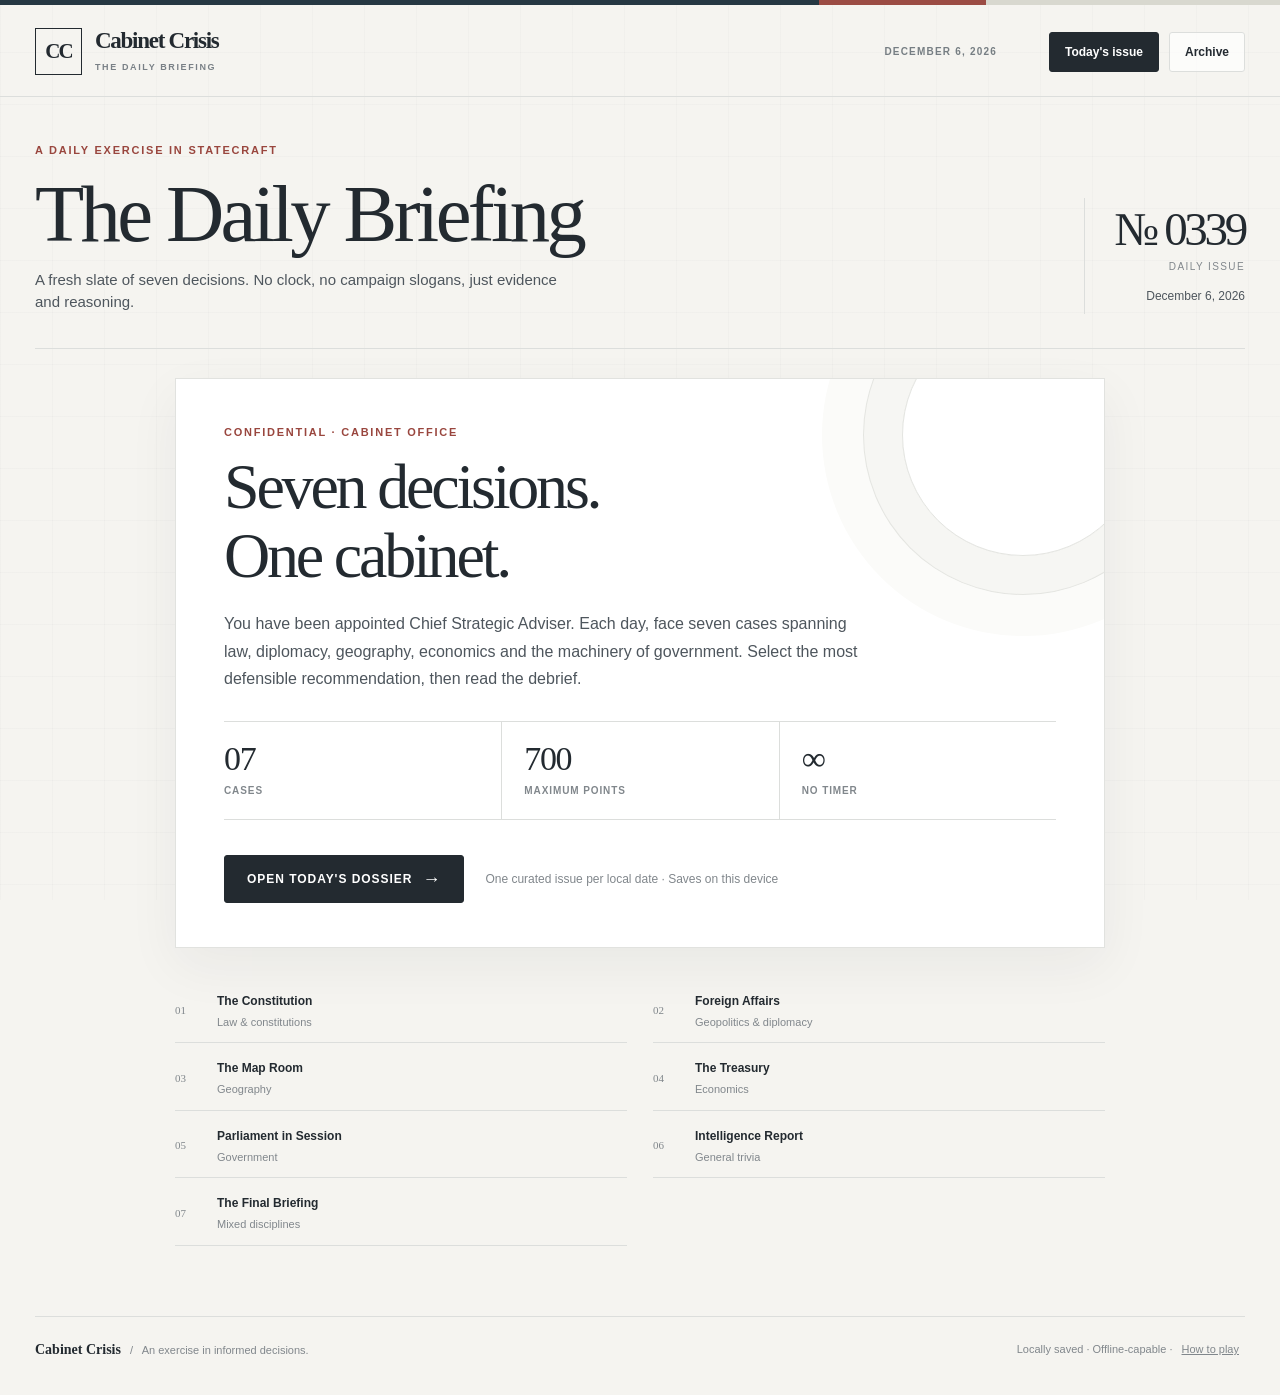
==== cabinet-crisis/index.html @ c1ad594f "Publish Cabinet Crisis daily briefing game" ====
<!doctype html>
<html lang="en">
<head>
  <meta charset="utf-8">
  <meta name="viewport" content="width=device-width, initial-scale=1, viewport-fit=cover">
  <meta name="theme-color" content="#f5f4f0">
  <meta name="description" content="Cabinet Crisis: Seven daily cases in law, diplomacy, geography, economics and government.">
  <title>Cabinet Crisis — The Daily Briefing</title>
  <style>
  :root{--paper:#f5f4f0;--white:#fff;--ink:#232a30;--ink2:#4e565d;--muted:#81878c;--line:#dcdedc;--soft:#eaeae5;--rust:#99463e;--rust-bg:#f6eae7;--green:#56725c;--green-bg:#eaf1e8;--navy:#34495b;--shadow:0 18px 50px rgba(30,41,48,.055);--serif:Georgia,'Times New Roman',serif;--sans:Inter,'Segoe UI',-apple-system,BlinkMacSystemFont,Arial,sans-serif}
  *{box-sizing:border-box}html{scroll-behavior:smooth}body{margin:0;background:var(--paper);color:var(--ink);font-family:var(--sans);line-height:1.5;-webkit-font-smoothing:antialiased}body:before{content:"";position:fixed;inset:0;z-index:-1;pointer-events:none;background-image:linear-gradient(rgba(38,48,54,.018) 1px,transparent 1px),linear-gradient(90deg,rgba(38,48,54,.018) 1px,transparent 1px);background-size:52px 52px}button{font:inherit;cursor:pointer}button:disabled{cursor:default}button:focus-visible,a:focus-visible{outline:3px solid #a26a54;outline-offset:4px}a{color:inherit}h1,h2,h3,p{margin-top:0}.serif{font-family:var(--serif);font-weight:normal;letter-spacing:-.045em}.eyebrow{font-size:11px;letter-spacing:.16em;font-weight:750;color:var(--rust);text-transform:uppercase}.muted{color:var(--muted)}.shell{width:min(1210px,calc(100% - 60px));margin:auto}.top-rule{height:5px;background:linear-gradient(90deg,#263843 0 64%,#9b4c44 64% 77%,#d8d8cf 77%)}
  .site-header{padding:23px 0 21px;border-bottom:1px solid var(--line)}.header-flex{display:flex;align-items:center;justify-content:space-between;gap:20px}.brand{display:flex;align-items:center;gap:13px;border:0;background:none;padding:0;text-align:left;color:var(--ink)}.monogram{width:47px;height:47px;border:1.5px solid var(--ink);display:grid;place-items:center;font-family:var(--serif);font-size:21px;font-weight:bold;letter-spacing:-.09em}.brand-word{font-family:var(--serif);font-size:23px;line-height:1;letter-spacing:-.055em;font-weight:bold}.brand-caption{display:block;font-size:9px;font-weight:750;letter-spacing:.18em;text-transform:uppercase;color:#798086;margin-top:6px}.header-actions{display:flex;align-items:center;gap:10px}.date-stamp{font-size:10px;font-weight:750;letter-spacing:.12em;color:#767e83;text-transform:uppercase;margin-right:12px}.nav-btn{border:1px solid var(--line);background:rgba(255,255,255,.68);border-radius:3px;padding:10px 15px;font-size:12px;font-weight:700;color:var(--ink);transition:background .2s,border-color .2s}.nav-btn:hover{background:white;border-color:#abb1b1}.nav-btn.active{background:var(--ink);color:white;border-color:var(--ink)}.streak-mini{font-size:12px;font-weight:700;color:var(--ink2);padding:10px}.streak-mini strong{color:var(--rust)}
  main{padding-bottom:70px}.hero{padding:45px 0 34px;border-bottom:1px solid var(--line);display:grid;grid-template-columns:1fr auto;gap:28px;align-items:end}.hero h1{font-size:clamp(44px,6.3vw,82px);line-height:1.01;margin:14px 0 15px;max-width:760px}.hero p{font-size:15px;color:var(--ink2);max-width:550px;margin-bottom:0}.issue-mark{text-align:right;border-left:1px solid var(--line);padding:8px 0 9px 29px;min-width:158px}.issue-num{font:normal 47px/1 var(--serif);letter-spacing:-.07em;color:var(--ink)}.issue-cap{font-size:10px;color:var(--muted);text-transform:uppercase;letter-spacing:.14em;margin-top:6px}.issue-date{font-size:12px;color:var(--ink2);margin-top:13px}.content-area{padding-top:29px}.btn{display:inline-flex;align-items:center;justify-content:center;gap:10px;padding:14px 22px;border:1px solid var(--ink);border-radius:3px;background:var(--ink);color:#fff;font-size:12px;letter-spacing:.08em;font-weight:780;text-transform:uppercase;min-height:48px;transition:transform .14s,background .14s;white-space:nowrap}.btn:hover:not(:disabled){background:#43505a;transform:translateY(-1px)}.btn.secondary{color:var(--ink);background:transparent;border-color:#bfc5c6}.btn.secondary:hover{background:white}.btn.ghost{border:0;background:transparent;color:var(--ink);padding:12px 4px}.btn:disabled{opacity:.5}.btn-sm{padding:9px 12px;font-size:11px;min-height:37px}.arrow{font-size:18px;line-height:0}.layout{display:grid;grid-template-columns:252px minmax(0,1fr);gap:30px;align-items:start}.rail{position:sticky;top:22px}.rail-head{display:flex;align-items:center;justify-content:space-between;padding:8px 0 17px;border-bottom:1px solid var(--line)}.rail-head span:first-child{font-weight:800;letter-spacing:.14em;text-transform:uppercase;font-size:10px}.rail-head span:last-child{font-size:11px;color:var(--muted)}.rail-case{display:flex;gap:13px;align-items:center;width:100%;padding:16px 10px 16px 0;border:0;border-bottom:1px solid var(--line);text-align:left;background:transparent;color:var(--ink);min-width:0;transition:background .15s}.rail-case.current{background:linear-gradient(90deg,rgba(154,70,62,.065),transparent)}.rail-case.locked{opacity:.47;cursor:default}.rail-number{font:normal 19px/1 var(--serif);min-width:30px;color:#73797e}.rail-case.current .rail-number{color:var(--rust)}.rail-copy{flex:1;min-width:0}.rail-copy b{display:block;font-size:12px}.rail-copy small{display:block;color:var(--muted);font-size:10px;margin-top:2px}.rail-status{font-size:12px;color:var(--green)}.rail-case.current .rail-status{color:var(--rust)}.rail-stats{margin-top:21px;padding:18px;border:1px solid var(--line);background:rgba(255,255,255,.55)}.rail-stats .stat-row{display:flex;justify-content:space-between;align-items:baseline;margin-bottom:9px;font-size:12px;color:var(--muted)}.rail-stats strong{color:var(--ink);font-size:18px;font-family:var(--serif);font-weight:normal}.progress-track{background:#d7dbd7;height:6px;overflow:hidden;margin-top:14px}.progress-fill{background:var(--green);height:100%;transition:width .35s}
  .paper{background:#fff;border:1px solid #e1e2df;box-shadow:var(--shadow)}.intro-card{max-width:930px;margin:0 auto;padding:45px 48px 44px;position:relative;overflow:hidden}.intro-card:before{content:"";position:absolute;right:-40px;top:-65px;width:240px;height:240px;border:1px solid #e4e5e1;border-radius:50%;box-shadow:0 0 0 38px #f6f6f3,0 0 0 39px #e4e5e1,0 0 0 80px #fbfbf9;pointer-events:none}.intro-card .big-title{font:normal clamp(38px,5vw,64px)/1.07 var(--serif);letter-spacing:-.05em;margin:13px 0 20px;max-width:580px;position:relative}.intro-card .lead{font-size:16px;line-height:1.7;max-width:635px;color:var(--ink2);position:relative}.intro-meta{display:grid;grid-template-columns:repeat(3,1fr);gap:0;margin:29px 0 35px;border-top:1px solid var(--line);border-bottom:1px solid var(--line)}.intro-meta>div{padding:20px 20px 21px 0}.intro-meta>div+div{border-left:1px solid var(--line);padding-left:22px}.intro-meta strong{display:block;font:normal 34px/1 var(--serif);letter-spacing:-.04em}.intro-meta span{display:block;text-transform:uppercase;font-size:10px;font-weight:700;color:var(--muted);letter-spacing:.09em;margin-top:7px}.introduction-footer{display:flex;align-items:center;gap:21px;flex-wrap:wrap}.subnote{font-size:12px;color:var(--muted)}.section-label{color:var(--ink);font-size:11px;text-transform:uppercase;font-weight:800;letter-spacing:.16em;border-bottom:1px solid var(--line);padding-bottom:15px;margin:0 0 15px}.preview-list{max-width:930px;margin:28px auto 0;display:grid;grid-template-columns:repeat(2,1fr);gap:0 26px}.preview-item{display:flex;align-items:center;gap:14px;padding:12px 0;border-bottom:1px solid var(--line)}.preview-count{font:normal 22px var(--serif);color:#9c4d43;min-width:28px}.preview-item b{font-size:12px}.preview-item span{font-size:11px;color:var(--muted);display:block;margin-top:2px}
  .case-paper{min-height:580px}.case-topline{border-bottom:1px solid var(--line);padding:22px 31px 18px;display:flex;align-items:center;justify-content:space-between;gap:15px}.case-topline strong{font-size:10px;letter-spacing:.16em;text-transform:uppercase;color:var(--rust)}.case-topline span{font-size:11px;letter-spacing:.1em;color:var(--muted);text-transform:uppercase}.case-body{padding:36px 45px 42px}.case-body h2{font:normal clamp(36px,4.4vw,58px)/1.04 var(--serif);letter-spacing:-.052em;margin:10px 0 20px}.case-body .prompt{font-size:17px;line-height:1.72;color:#38434b;margin:0 0 28px;max-width:780px}.case-body .case-question{font-size:17px;font-weight:750;line-height:1.5;border-left:3px solid var(--rust);padding-left:17px;margin:26px 0 23px}.evidence{display:grid;grid-template-columns:repeat(2,minmax(0,1fr));gap:11px;margin:25px 0}.evidence.single{grid-template-columns:1fr}.evidence-card{background:#f4f4f1;border:1px solid #e6e7e3;padding:17px 19px}.evidence-card h4{font-size:10px;letter-spacing:.13em;color:var(--rust);text-transform:uppercase;margin:0 0 9px}.evidence-card p{font-size:13px;line-height:1.6;margin:0;color:#4a5257}.map-outer{background:#edf1ef;border:1px solid #d8dfdb;margin:25px 0 11px;overflow:hidden;position:relative}.map-head{position:absolute;z-index:1;top:15px;left:16px;background:rgba(255,255,255,.92);padding:9px 13px;font-size:10px;letter-spacing:.13em;text-transform:uppercase;font-weight:780;box-shadow:0 2px 12px #26384316}.map-wrap{width:100%;height:295px;display:block}.map-note{position:absolute;bottom:11px;right:12px;background:#fff9;padding:7px 11px;font-size:10px;color:#50605f}.map-caption{color:var(--muted);font-size:11px;margin:0 0 17px}.answer-heading{display:flex;justify-content:space-between;gap:10px;margin:30px 0 12px;align-items:center}.answer-heading strong{font-size:10px;text-transform:uppercase;letter-spacing:.14em}.answer-heading small{color:var(--muted);font-size:11px}.answers{display:grid;grid-template-columns:1fr;gap:9px}.answer{width:100%;text-align:left;display:flex;align-items:center;gap:18px;padding:15px 17px;border:1px solid #d7dddc;background:#fff;color:var(--ink);border-radius:2px;min-height:59px;transition:background .14s,border-color .14s,transform .14s}.answer:hover:not(:disabled){border-color:#78878b;background:#f5f7f5;transform:translateX(2px)}.answer .choice-letter{width:30px;height:30px;flex:none;border:1px solid #b7bfc0;display:grid;place-items:center;font-size:11px;font-weight:800;color:#666e72}.answer .choice-copy{flex:1;font-size:14px;line-height:1.42}.answer.mark-wrong{border-color:#d9a9a3;background:var(--rust-bg)}.answer.mark-wrong .choice-letter{color:var(--rust);border-color:#bd7b70}.answer.mark-right{border-color:#91b29a;background:var(--green-bg)}.answer.mark-right .choice-letter{color:var(--green);border-color:#7c9c84}.answer:disabled{opacity:1}.answer.dimmed{opacity:.48}.answer-mark{font-size:17px;font-weight:700;color:var(--green)}.answer.mark-wrong .answer-mark{color:var(--rust)}.callout{padding:14px 18px;border:1px solid #e1bfb9;background:#fbf1ef;margin-top:14px;color:#85453f;font-size:13px}.callout.good{color:#466b51;background:#ecf3ee;border-color:#b1c9b5}.case-footer{display:flex;align-items:center;justify-content:space-between;gap:20px;flex-wrap:wrap;margin-top:24px}.hint-button{background:none;padding:11px 0;border:0;color:#7b5750;font-size:12px;text-decoration:underline;text-underline-offset:4px}.hint-box{padding:17px 19px;background:#fff6e9;border:1px solid #eddfc6;color:#705c38;font-size:13px;line-height:1.65;margin:12px 0}.debrief{margin-top:31px;padding-top:25px;border-top:1px solid var(--line)}.debrief-head{display:flex;align-items:center;justify-content:space-between;gap:12px;flex-wrap:wrap}.points-amount{font:normal 34px var(--serif);color:var(--green)}.points-amount em{font:normal 13px var(--sans);color:var(--muted);margin-left:4px}.debrief h3{font:normal 28px var(--serif);letter-spacing:-.035em;margin:14px 0}.debrief p{color:var(--ink2);font-size:14px;line-height:1.75}.fun-fact{padding:18px 22px;background:#f4f4f0;border-left:3px solid #72816d;color:#4d5650;font-size:13px;line-height:1.7;margin:21px 0 23px}.fun-fact b{font-size:10px;display:block;text-transform:uppercase;letter-spacing:.12em;color:#536553;margin-bottom:6px}.answer-summary{border-top:1px solid var(--line);margin-top:20px;padding-top:12px}.answer-summary button{border:0;background:transparent;font-size:12px;font-weight:750;padding:10px 0;color:var(--ink2);text-align:left}.breakdown-list{margin:8px 0 0;display:grid;gap:11px}.breakdown-item{padding:10px 12px;border:1px solid var(--line);font-size:12px;color:var(--ink2);line-height:1.6}.breakdown-item b{color:var(--ink);display:block;margin-bottom:3px}
  .summary-paper{padding:39px 43px 40px;max-width:900px;margin:auto}.summary-paper h2{font:normal clamp(43px,5vw,67px)/1.05 var(--serif);letter-spacing:-.053em;margin:11px 0}.summary-sub{color:var(--ink2);font-size:15px;max-width:610px}.score-hero{display:flex;align-items:center;gap:20px;margin:34px 0 29px;padding-bottom:30px;border-bottom:1px solid var(--line)}.score-hero strong{font:normal 80px/1 var(--serif);letter-spacing:-.075em}.score-hero .out-of{font:normal 24px var(--serif);color:var(--muted);margin:0 20px 0 2px}.score-hero .rank{font:normal 24px var(--serif);color:var(--rust);border-left:1px solid var(--line);padding-left:25px}.score-hero .rank small{display:block;font:750 10px var(--sans);letter-spacing:.14em;text-transform:uppercase;color:var(--muted);margin-bottom:7px}.results-grid{display:grid;grid-template-columns:repeat(7,minmax(0,1fr));gap:8px}.result-tile{padding:12px 6px 11px;text-align:center;background:#eff3ee;border:1px solid #dae5dc}.result-tile.partial{background:#f2f0e6;border-color:#e1ddc7}.result-tile.fail{background:#f8ebea;border-color:#ead7d4}.result-tile strong{display:block;font:normal 25px var(--serif);color:#425e4b}.result-tile.partial strong{color:#8d7247}.result-tile.fail strong{color:#a65a52}.result-tile span{display:block;font-size:9px;letter-spacing:.08em;text-transform:uppercase;color:#6b7471;margin-top:4px}.metrics{display:grid;grid-template-columns:repeat(3,1fr);border-top:1px solid var(--line);border-bottom:1px solid var(--line);margin:30px 0}.metric{padding:20px 15px 20px 0}.metric+.metric{border-left:1px solid var(--line);padding-left:18px}.metric strong{display:block;font:normal 34px var(--serif)}.metric span{font-size:10px;text-transform:uppercase;letter-spacing:.1em;color:var(--muted)}.summary-actions{display:flex;gap:10px;flex-wrap:wrap}.summary-review{margin-top:35px}.summary-review>button{display:flex;width:100%;justify-content:space-between;gap:15px;text-align:left;padding:13px 0;border:0;border-top:1px solid var(--line);background:transparent;color:var(--ink)}.summary-review b{font-size:13px}.summary-review small{display:block;color:var(--muted);font-size:11px;margin-top:2px}.summary-review .points{font:normal 19px var(--serif);color:var(--green)}
  .archive-paper{padding:35px 39px;max-width:930px;margin:auto}.archive-paper h2{font:normal 47px var(--serif);letter-spacing:-.05em;margin:10px 0 10px}.archive-paper .desc{color:var(--ink2);font-size:14px}.archive-entry{display:flex;align-items:center;justify-content:space-between;gap:15px;border-top:1px solid var(--line);padding:20px 0}.archive-entry h3{font:normal 22px var(--serif);margin:0}.archive-entry p{font-size:12px;color:var(--muted);margin:5px 0 0}.archive-entry-right{text-align:right}.archive-entry-right strong{font:normal 24px var(--serif);display:block;margin-bottom:7px}.archive-empty{text-align:center;padding:65px 20px;color:var(--muted)}.detail-tag{display:inline-block;font-size:10px;font-weight:800;letter-spacing:.11em;color:var(--green);border:1px solid #b4c6b4;padding:6px 10px;text-transform:uppercase;margin:12px 0}.archive-detail{padding:35px 43px;max-width:830px;margin:auto}.archive-detail .case-body{padding:16px 0}.archive-detail h2{font:normal 47px var(--serif);margin:12px 0}.breadcrumb{border:0;background:transparent;color:var(--rust);font-size:12px;font-weight:750;padding:0 0 17px}.footer{border-top:1px solid var(--line);padding:22px 0 35px;display:flex;justify-content:space-between;gap:20px;align-items:center;color:var(--muted);font-size:11px}.footer b{color:var(--ink);font-family:var(--serif);font-size:14px}.footer button{border:0;background:none;color:var(--muted);font-size:11px;text-decoration:underline}.dialog-backdrop{position:fixed;inset:0;z-index:20;background:rgba(27,35,41,.54);display:flex;justify-content:center;align-items:center;padding:20px}.dialog{width:min(490px,100%);padding:30px;background:#fff;box-shadow:0 24px 80px #0003}.dialog h2{font:normal 36px var(--serif);letter-spacing:-.04em;margin:10px 0}.dialog p,.dialog li{font-size:13px;color:var(--ink2);line-height:1.75}.dialog li{margin:9px 0}.dialog-footer{display:flex;justify-content:flex-end}.toast{position:fixed;right:26px;bottom:24px;z-index:30;background:var(--ink);color:white;padding:12px 18px;font-size:12px;box-shadow:0 12px 32px #0002;opacity:0;transform:translateY(8px);pointer-events:none;transition:.2s}.toast.shown{opacity:1;transform:translateY(0)}.no-results{padding:30px;color:var(--muted);font-size:14px}
  @media(max-width:920px){.shell{width:min(100% - 38px,1150px)}.layout{grid-template-columns:192px minmax(0,1fr);gap:17px}.case-body{padding:28px 26px 30px}.case-topline{padding:18px 24px}.rail-case{gap:8px}.rail-copy b{font-size:11px}.rail-stats{padding:12px}.hero{padding-top:35px}.date-stamp{display:none}}
  @media(max-width:720px){.site-header{padding:15px 0}.brand-word{font-size:20px}.brand-caption{font-size:8px}.monogram{width:39px;height:39px;font-size:18px}.header-actions{gap:5px}.nav-btn{padding:9px 10px;font-size:11px}.streak-mini{display:none}.hero{grid-template-columns:1fr;padding:31px 0 23px;gap:16px}.hero h1{font-size:52px}.hero p{font-size:13px}.issue-mark{display:none}.content-area{padding-top:20px}.layout{display:flex;flex-direction:column;gap:15px}.rail{position:static;width:100%}.rail-head{padding:0 0 9px}.rail-list{display:flex;overflow-x:auto;gap:7px;padding:8px 0 5px;scrollbar-width:thin}.rail-case{border:1px solid var(--line);background:#fff;min-width:44px;width:44px;height:44px;padding:0;display:grid;place-items:center;flex:none}.rail-case.current{border-color:var(--rust);background:var(--rust-bg)}.rail-number{min-width:0;font-size:18px}.rail-copy,.rail-status{display:none}.rail-stats{display:none}.case-body{padding:27px 21px 30px}.case-body h2{font-size:43px}.case-body .prompt{font-size:15px}.case-body .case-question{font-size:15px}.case-topline{padding:16px 20px}.evidence{grid-template-columns:1fr}.intro-card{padding:30px 24px}.intro-card:before{opacity:.4}.intro-card .big-title{font-size:45px}.intro-meta>div{padding:15px 6px 15px 0}.intro-meta>div+div{padding-left:10px}.intro-meta strong{font-size:30px}.intro-meta span{font-size:8px}.preview-list{grid-template-columns:1fr}.map-wrap{height:230px}.summary-paper{padding:26px 20px}.summary-paper h2{font-size:45px}.score-hero{gap:10px;flex-wrap:wrap}.score-hero strong{font-size:67px}.score-hero .rank{font-size:20px;padding-left:15px}.score-hero .out-of{margin-right:5px}.results-grid{gap:4px}.result-tile{padding:8px 2px}.result-tile strong{font-size:21px}.result-tile span{font-size:8px}.archive-paper,.archive-detail{padding:25px 20px}.archive-paper h2{font-size:40px}.footer{align-items:flex-start;flex-direction:column}.metrics{gap:5px}.metric{padding-right:5px}.metric+.metric{padding-left:11px}.metric strong{font-size:28px}}
  @media(max-width:370px){.shell{width:calc(100% - 26px)}.brand-word{font-size:18px}.brand{gap:7px}.nav-btn{font-size:10px;padding:8px 7px}.case-body h2{font-size:37px}.intro-card .big-title{font-size:38px}}
  @media(prefers-reduced-motion:reduce){*,*:before,*:after{scroll-behavior:auto!important;transition:none!important;animation:none!important}}
  </style>
</head>
<body>
<div class="top-rule"></div>
<header class="site-header"><div class="shell header-flex"><button class="brand" id="brand-home" aria-label="Cabinet Crisis, return home"><span class="monogram" aria-hidden="true">CC</span><span><span class="brand-word">Cabinet Crisis</span><span class="brand-caption">The Daily Briefing</span></span></button><div class="header-actions"><span class="date-stamp" id="header-date"></span><span class="streak-mini" id="header-streak"></span><button class="nav-btn" id="nav-today">Today's issue</button><button class="nav-btn" id="nav-archive">Archive</button></div></div></header>
<main class="shell" id="app" aria-live="polite"></main>
<footer class="footer shell"><div><b>Cabinet Crisis</b><span> &nbsp; / &nbsp; An exercise in informed decisions.</span></div><div>Locally saved · Offline-capable · <button id="about-link">How to play</button></div></footer>
<div id="overlay"></div><div class="toast" id="toast" role="status" aria-live="polite"></div>
<script>
'use strict';
const CATEGORY = [
  {key:'constitution',desk:'THE CONSTITUTION',name:'The Constitution',tag:'Law & constitutions',short:'LAW'},
  {key:'diplomacy',desk:'FOREIGN AFFAIRS',name:'Foreign Affairs',tag:'Geopolitics & diplomacy',short:'WORLD'},
  {key:'geography',desk:'THE MAP ROOM',name:'The Map Room',tag:'Geography',short:'MAP'},
  {key:'economics',desk:'THE TREASURY',name:'The Treasury',tag:'Economics',short:'ECON'},
  {key:'government',desk:'PARLIAMENT IN SESSION',name:'Parliament in Session',tag:'Government',short:'GOV'},
  {key:'wildcard',desk:'INTELLIGENCE REPORT',name:'Intelligence Report',tag:'General trivia',short:'WILD'},
  {key:'final',desk:'THE FINAL BRIEFING',name:'The Final Briefing',tag:'Mixed disciplines',short:'FINAL'}
];
function q(title,scenario,evidence,question,choices,correct,hint,explanation,insight,map){return {title,scenario,evidence,question,choices,correct,hint,explanation,insight,map:map||null};}
const BANK = {
constitution: [
q("The Emergency Decree","A prime minister announces a rule that will govern every citizen immediately. The constitution assigns lawmaking to parliament, except when a specific emergency power is lawfully invoked.",[["Cabinet note","No emergency declaration has been made."],["Legal note","Parliament has not passed the proposed measure."]],"Which objection is strongest?",["The decree is automatically valid because it concerns public safety.","The decree may lack a constitutional source of legislative authority.","Every executive policy must first win a referendum.","A court can never review an emergency measure."],1,"Separate the desirability of a policy from the legal power to enact it.","A measure needs lawful authority as well as a policy rationale. Without an applicable emergency power or parliamentary authorization, an executive cannot simply take the legislature's assigned role.","Constitutions distribute powers to institutions, not just rights to individuals."),
q("The Unwritten Right","A country's constitution protects freedom of expression. Parliament passes a law banning criticism of elected officials, and the courts have authority to review legislation.",[["Constitutional text","Freedom of expression is protected."],["Statute","Criticism of elected officials is prohibited."]],"What is the court's central question?",["Whether the ban is politically popular.","Whether ministers sincerely believe the ban is useful.","Whether the statute is compatible with the constitutional protection.","Whether another country has adopted a similar ban."],2,"Compare the legislature's action to a higher-ranking legal rule.","The court must assess whether the statutory restriction can stand under the constitution's rights framework. Popularity or foreign practice cannot alone settle constitutional validity.","Judicial review is about legal consistency, not replacing elections."),
q("Two Governments, One Road","In a federation, the constitution assigns national railways exclusively to the federal government and local streets exclusively to provinces. A new law regulates only neighbourhood street parking.",[["Federal jurisdiction","National railways"],["Provincial jurisdiction","Local streets"]],"Which level has the clearest authority under the stated constitution?",["Federal government, because roads are infrastructure.","Provincial government, because the law concerns local streets.","Both governments must approve every parking ticket.","Neither, because transport cannot be legislated."],1,"The subject of the legislation matters more than its general theme.","The law concerns local streets, which the hypothetical constitution places within provincial jurisdiction. The broader label 'transport' does not displace that express assignment.","Real federal systems often resolve harder overlapping-jurisdiction questions in court."),
q("The Missing Hearing","A licensing agency can revoke a permit for misconduct but must first give the permit-holder an opportunity to respond. It revokes a permit without notifying the holder.",[["Agency power","Revoke permits for misconduct"],["Mandatory procedure","Opportunity to respond before revocation"]],"What is the clearest procedural defect?",["The agency lacks any authority over permits.","The person was denied the required opportunity to be heard.","Licences can only be revoked by popular vote.","Any revocation is unconstitutional even after a hearing."],1,"Authority to make a decision and the procedure for making it are different questions.","Even an agency acting within its substantive mandate must follow mandatory procedures. Failure to offer the stated hearing opportunity undermines procedural fairness.","A fair procedure does not guarantee a favourable outcome."),
q("The Later Statute","Two ordinary statutes enacted by the same legislature conflict. No constitutional rule or special priority clause applies. Statute A was passed in 2001; Statute B in 2024 and clearly covers the same issue.",[["Older rule","A permits the activity."],["Newer rule","B prohibits the same activity."]],"Which interpretive principle is most relevant?",["The newer inconsistent statute ordinarily governs to the extent of conflict.","Every older statute automatically overrides later legislation.","Both conflicting rules must be enforced simultaneously.","No law can be changed after it is enacted."],0,"Consider how one legislature changes its own earlier laws.","When equally authoritative statutes are irreconcilable, the later enactment generally prevails to the extent of the inconsistency. Courts first try to reconcile legislation where possible.","The Latin phrase lex posterior derogat legi priori captures this principle."),
q("The Highest Court","A trial judge faces a legal issue already decided in a binding decision of the highest court in the same jurisdiction. No relevant legal change has occurred.",[["Precedent","Higher court judgment directly governs the issue."],["New case","Relevant facts and legal rule match."]],"What should the trial judge ordinarily do?",["Follow the binding higher-court decision.","Choose whichever outcome is more popular.","Disregard precedent if the judge would have decided differently.","Refer every case to the legislature for a vote."],0,"Think about hierarchy within the judicial system.","Under vertical stare decisis, lower courts ordinarily apply binding legal rulings from higher courts in the same jurisdiction, even when they personally disagree.","Courts can distinguish precedents when materially relevant facts or law differ."),
q("A Trial by Headlines","A criminal defendant is presumed innocent. Public opinion polls show that 90% of respondents think the defendant committed the offence, but admissible evidence has not yet been assessed.",[["Criminal law","Prosecution bears the burden of proof."],["Public survey","90% believe the accusation."]],"Which statement follows?",["The poll proves guilt beyond reasonable doubt.","The defendant must prove innocence because the poll is decisive.","The prosecution still must establish guilt using admissible evidence.","Criminal burdens of proof are determined by newspaper circulation."],2,"A perception of guilt is not the same as legal proof.","The presumption of innocence and burden on the prosecution are not displaced by public opinion. A court determines guilt from the evidence and applicable standard of proof.","This is one reason courts limit prejudicial publicity around trials."),
q("The Treaty and the Statute","Assume a country's constitution requires a separate domestic statute before treaties can create enforceable rights in its courts. The government signs a treaty but passes no implementing statute.",[["Constitutional rule","Treaties require domestic implementing legislation."],["Government action","A treaty was signed; no statute was passed."]],"What follows in domestic court under the stated rule?",["Signature alone automatically makes every provision enforceable.","The treaty does not yet create the specified directly enforceable domestic rights.","The treaty becomes part of the constitution by default.","The domestic parliament loses its lawmaking powers."],1,"International commitment and domestic enforceability can be different.","The hypothetical system requires implementing legislation for domestic judicial enforcement. A state may incur international obligations while domestic courts still lack the needed legal instrument.","Countries vary substantially in how treaties interact with domestic law."),
q("An Unequal Rule","A hypothetical constitution says citizens in equivalent circumstances must receive equal legal treatment unless a difference is justified. A city charges one group double for the same permit solely because of their surname.",[["Constitutional rule","Equivalent cases need justified distinctions."],["Permit policy","Price turns entirely on surname."]],"What is the principal constitutional concern?",["The rule may be arbitrary unequal treatment without a justification.","All permit fees must be identical for every service.","A local government can never set permit prices.","Every difference between people is automatically illegal."],0,"Ask whether the distinction relates to a legitimate policy reason.","Charging differently based only on surnames has no stated connection to the permit service or legitimate purpose and is vulnerable under the specified equality requirement.","Equality rules often permit meaningful distinctions, such as discounts based on income."),
q("The Judicial Appointment","The constitution requires the head of state to appoint judges on the recommendation of an independent commission. The head of state makes an appointment without any recommendation.",[["Constitutional requirement","Commission recommendation is mandatory."],["Action","The head of state acted alone."]],"What is the best legal assessment?",["The appointment is unquestionably valid because heads of state are ceremonial.","The appointment is defective because a mandatory prerequisite was omitted.","Only parliament may appoint every judge in every system.","Recommendations are never legally significant."],1,"Look for the compulsory procedural condition.","The appointment procedure forms part of the distribution of constitutional authority. Omitting a mandatory recommendation makes the appointment legally vulnerable.","Appointment rules help buffer judicial selection from unilateral political control."),
q("The Closed Courtroom","A constitution guarantees public criminal trials but permits closed proceedings only when a judge makes specific findings of a serious safety risk. A prosecutor orders a trial closed to avoid embarrassing testimony.",[["Exception","Specific judicial findings of serious safety risk"],["Closure reason","Avoiding embarrassment to officials"]],"Which conclusion is strongest?",["The closure meets the stated exception automatically.","A prosecutor can replace the court's safety findings.","The closure lacks the specified basis and authorized decision-maker.","The public-trial guarantee excludes all criminal cases."],2,"Check both who may act and on what grounds.","The stated exception requires a judge's safety findings. A prosecutor's desire to avoid embarrassment provides neither the required decision-maker nor the required justification.","Open justice is often understood to protect public scrutiny of courts."),
q("A Rights Limitation","In a hypothetical rights charter, restrictions on assembly must pursue a legitimate goal and be no broader than necessary. A city prohibits all outdoor gatherings for a year to prevent traffic during one annual parade.",[["Legal test","Legitimate goal and necessary, tailored restriction"],["Policy","Year-long ban for a one-day traffic concern"]],"Where is the most obvious weakness?",["The objective of managing traffic can never be legitimate.","The restriction appears much broader than needed for the identified problem.","Constitutional rights always prohibit traffic rules.","Any law lasting one year is invalid by definition."],1,"Consider the relationship between the scale of the problem and the scale of the remedy.","A year-long ban on all gatherings seems poorly tailored to a one-day parade. Even a valid purpose does not automatically justify an excessively broad restriction.","Proportionality analyses often distinguish purpose, effectiveness, necessity, and overall balance.")
],
diplomacy: [
q("The Security Council Vote","The UN Security Council is voting on a substantive resolution. Fourteen members vote in favour, but one permanent member votes against.",[["Voting rule","Substantive decisions require no veto from a permanent member."],["Ballot","14 in favour; 1 permanent member against."]],"What happens to the resolution?",["It passes because a simple majority supported it.","It passes because only abstentions can block it.","It fails because a permanent member used its veto.","It is automatically sent to the International Court of Justice."],2,"The number of supporters is not the only condition for adoption.","For a substantive Security Council decision, a negative vote from a permanent member blocks adoption even when the other fourteen members support it.","The five permanent members are China, France, Russia, the United Kingdom, and the United States."),
q("The Consular Call","A traveller is arrested abroad and asks to contact their country's consulate. The receiving state is party to the Vienna Convention on Consular Relations, and no special exception applies.",[["Request","The arrested foreign national asks for consular contact."],["Convention","Consular communication and notification protections apply."]],"What is the best response by local authorities?",["Refuse all contact because foreign nationals have no consular rights.","Inform the traveller of the right and facilitate the requested consular communication.","Release the traveller immediately regardless of the alleged offence.","Ask the foreign embassy to conduct the criminal trial."],1,"Consular assistance is not a substitute for the local legal system.","The Convention establishes consular communication protections, including notification of consular officials when the detained person requests it. It does not itself confer immunity from prosecution.","Consulates can help detained nationals find legal assistance, but do not act as their judges."),
q("The Ambassador's Arrest","An accredited ambassador enjoys diplomatic immunity under the Vienna Convention on Diplomatic Relations. The host state suspects a crime and wants the diplomat removed without consent from the sending state.",[["Status","Accredited diplomatic agent"],["Host state's goal","End the person's diplomatic role in its territory"]],"Which measure is generally available?",["Declare the diplomat persona non grata.","Impose a criminal sentence in the host court without immunity waiver.","Confiscate all property of the sending state.","Cancel the sending state's UN membership."],0,"An unwelcome diplomat can be expelled without being criminally tried locally.","The receiving state may declare a diplomat persona non grata and require recall or termination of functions. Diplomatic immunity normally prevents local criminal prosecution absent a waiver.","Persona non grata is a Latin term meaning 'unwelcome person'."),
q("A Treaty Reservation","A state signs a multilateral treaty and proposes to exclude the effect of one provision. Assume the treaty permits reservations and the proposed reservation is compatible with its object and purpose.",[["Action","The state excludes a provision's legal effect for itself."],["Treaty framework","The stated reservation is permitted."]],"What is the action called?",["Accession","Reservation","Arbitration","Ratification"],1,"It concerns the scope of legal obligations, not the method of joining a treaty.","A reservation is a unilateral statement intended to exclude or modify a treaty provision's legal effect for the reserving state, where the relevant treaty law permits it.","Treaties can restrict or prohibit reservations, especially to core obligations."),
q("The Neutral Mediator","Two countries dispute a river border. Both agree to negotiations assisted by a third state, but they refuse to grant that third state power to issue a binding ruling.",[["Consent","Third state may help them negotiate."],["Limit","Third state has no power to impose an outcome."]],"Which process best matches the arrangement?",["Mediation","Binding arbitration","Adjudication by an international court","Annexation"],0,"Look at whether the outsider facilitates or decides.","Mediation helps parties negotiate toward a mutually accepted settlement. Arbitration or adjudication typically involves submission to a decision-making body with an agreed legal role.","Diplomatic settlements often depend on continuing consent, not simply legal victory."),
q("The International Court","State A wants the International Court of Justice to decide a legal dispute with State B. B has not consented to the Court's jurisdiction by treaty, declaration, or a case-specific agreement.",[["Court","International Court of Justice"],["Jurisdiction","No applicable consent from State B"]],"What is the primary obstacle?",["The ICJ never hears disputes between states.","The Court generally needs a jurisdictional basis founded on state consent.","The Court can hear only trade disputes.","State A must first win a vote in its own parliament."],1,"Distinguish a court's existence from its authority over particular parties.","In contentious cases, the ICJ generally requires a recognized basis of state consent to its jurisdiction. One state's wish to litigate does not alone establish authority over another.","ICJ advisory opinions follow a different procedure from contentious state-to-state cases."),
q("The Collective Defence Clause","An alliance treaty says that an attack on one member triggers a duty for each ally to take action it deems necessary, which may include armed force. A member is attacked.",[["Treaty wording","Each member chooses what action it deems necessary."],["Event","An armed attack on a member has occurred."]],"Which statement best reflects the treaty wording?",["Every member is automatically required to declare war.","Members have an obligation to respond, but the particular response is not automatically identical.","No member has any obligation to react.","The attacked state loses its independent government."],1,"Read the difference between a duty to act and a specified kind of action.","A clause requiring each ally to take the action it deems necessary creates a response obligation without mandating an identical military step by every ally.","NATO's Article 5 uses wording that allows allies to determine their necessary actions."),
q("The Sanctions Loophole","Several states agree to prohibit the export of specific components to Country X. One state continues to sell the same components through an intermediary that immediately forwards them to X.",[["Agreement","The components must not reach Country X through exports."],["Trade chain","Seller → intermediary → X"]],"What is the central compliance concern?",["The indirect route may circumvent the agreed export restriction.","An intermediary always makes any restricted export lawful.","Sanctions never regulate components.","Only goods shipped by aircraft can violate sanctions."],0,"Trace the final destination, not just the first invoice.","If the agreed restriction covers indirect exports or circumvention, routing controlled goods through an intermediary does not necessarily avoid the restriction.","Sanctions compliance often includes screening end users and beneficial ownership."),
q("The Recognition Dispute","A newly established authority controls a territory, but another state refuses to recognize it as a government. The authority claims recognition is obligatory whenever it wins a local election.",[["Claim","Election victory automatically compels recognition."],["Foreign policy","The other state has withheld recognition."]],"What is the most defensible response?",["Every election automatically creates an internationally recognized state.","Recognition is a political and legal act not mechanically compelled by any election.","Recognition can happen only by UN Security Council vote.","A territory without recognition cannot contain a population."],1,"Distinguish domestic elections from external relations between states.","Recognition of states or governments involves legal and diplomatic considerations; winning an election does not automatically require every other country to extend recognition.","There is no single worldwide procedure that all countries use to recognize governments."),
q("The Transit Passage","Two states sign an agreement granting each other's commercial vessels access through a designated waterway. A later dispute arises, but the treaty has no suspension clause and neither party invokes a recognized legal basis to suspend it.",[["Agreement","Reciprocal commercial access"],["Dispute","Political relations deteriorate without a suspension basis."]],"Which position is most defensible?",["Political disagreement automatically cancels every treaty.","The agreed obligations ordinarily remain binding pending a lawful change.","A treaty ceases to exist whenever a minister changes.","Domestic television coverage decides treaty validity."],1,"What is the default legal status of a valid agreement?",
"An agreement continues to bind parties unless it is lawfully terminated, modified, or suspended. An unrelated diplomatic dispute does not itself erase treaty duties.","The phrase pacta sunt servanda expresses the principle that agreements must be kept."),
q("The Observer Mission","A multilateral organization offers to monitor a ceasefire. Both parties consent to observers who can report violations but cannot force compliance.",[["Mandate","Observe and report"],["Authority","No enforcement power"]],"What is the mission's primary function?",["Impose criminal penalties on commanders.","Document and report whether the agreed ceasefire is being observed.","Replace the government in both countries.","Rewrite borders without the parties' consent."],1,"Look at what the mandate authorizes, rather than what a stronger mission might do.","A monitoring mission with observation and reporting powers gathers and communicates evidence. Enforcement or boundary revision would require further legal authority.","Independent observation can reduce disputes about what happened, even without coercive powers."),
q("The Diplomatic Note","Country A sends Country B a formal diplomatic note protesting a border incident. B treats the note as an automatic declaration of war.",[["Message","A formal written protest"],["No announcement","No declaration of war or use of force"]],"Which assessment is best?",["A protest note is not, by itself, a declaration of war.","Every formal diplomatic note declares war.","Diplomatic notes are always legally meaningless.","A protest obligates the UN to expel both countries."],0,"Not all official messages change the legal state of relations in the same way.","A diplomatic protest communicates a government's objection and may preserve its legal position; it does not automatically initiate hostilities or constitute a declaration of war.","Diplomatic notes can serve as formal records of positions in later disputes.")
],
geography: [
q("The Oil Chokepoint","A shipping firm transports oil from the Persian Gulf to the Indian Ocean. The captain needs the narrow outlet between Iran and Oman.",[["Origin","Persian Gulf"],["Destination","Gulf of Oman and Arabian Sea"]],"Which waterway should the briefing identify?",["Strait of Hormuz","Strait of Gibraltar","Dardanelles","Strait of Malacca"],0,"Focus on the exit from the Persian Gulf itself.","The Strait of Hormuz links the Persian Gulf with the Gulf of Oman and the Arabian Sea. The other straits connect different bodies of water.","It is one of the world's most strategically consequential maritime chokepoints.",{lat:26.6,lon:56.5,region:"Arabian Peninsula",width:150}),
q("The Two-Ocean Shortcut","A ship must travel from the Atlantic coast of Central America to the Pacific without rounding South America. Its route passes through an artificial canal.",[["Start","Caribbean side of Central America"],["End","Pacific side of Central America"]],"Which canal provides the connection?",["Suez Canal","Panama Canal","Kiel Canal","Corinth Canal"],1,"The required canal crosses an isthmus, rather than a continent.","The Panama Canal crosses the Isthmus of Panama and connects the Atlantic and Pacific ocean systems. Suez links the Mediterranean and Red seas.","Ships use locks to navigate the Panama Canal's elevation differences.",{lat:9.1,lon:-79.7,region:"Central America",width:175}),
q("The Mediterranean Exit","A commercial ship sails from the Mediterranean Sea into the Atlantic Ocean without travelling through a canal. Which narrow passage will it use?",[["Origin","Mediterranean Sea"],["Destination","Atlantic Ocean"]],"Identify the passage.",["Strait of Gibraltar","Strait of Hormuz","Bering Strait","Bab el-Mandeb"],0,"Look between southern Europe and northern Africa.","The Strait of Gibraltar lies between Spain and Morocco and is the natural connection between the Mediterranean and the Atlantic.","At its narrowest, the strait is only about 14 kilometres wide.",{lat:36,lon:-5.6,region:"Western Mediterranean",width:150}),
q("The Eastern Gate","A tanker has just transited the Suez Canal into the Red Sea and is heading toward the Gulf of Aden. It must pass between Yemen and the Horn of Africa.",[["Northern point","Red Sea"],["Southern point","Gulf of Aden"]],"Which chokepoint comes next?",["Bosporus","Strait of Magellan","Bab el-Mandeb","Strait of Dover"],2,"The passage is at the southern entrance to the Red Sea.","Bab el-Mandeb connects the Red Sea and the Gulf of Aden between the Arabian Peninsula and the Horn of Africa.","Disruptions near this passage can affect traffic bound for the Suez Canal.",{lat:12.6,lon:43.3,region:"Southern Red Sea",width:160}),
q("Europe Meets Asia","A vessel travels from the Black Sea toward the Sea of Marmara through a narrow strait that passes through Istanbul.",[["From","Black Sea"],["To","Sea of Marmara"]],"Which strait is it crossing?",["Bosporus","Dardanelles","Strait of Messina","English Channel"],0,"Think about which of Turkey's two famous straits touches the Black Sea.","The Bosporus connects the Black Sea to the Sea of Marmara. The Dardanelles connects the Sea of Marmara to the Aegean Sea.","The Bosporus runs through Istanbul, a city spanning two continents.",{lat:41.1,lon:29.1,region:"Northwestern Türkiye",width:130}),
q("The Rain Shadow","Moist air moves from a Pacific coast up a north-south mountain range. It cools and loses much of its moisture on the windward side before descending eastward.",[["Wind","From the Pacific toward the mountains"],["Effect","Air descends and warms beyond the crest"]],"Which side is more likely to be dry?",["Windward western slope","Leeward eastern slope","Both sides always receive equal precipitation","Only the highest summit"],1,"Follow what happens after the air has already released much of its moisture.","Descending leeward air warms, lowering relative humidity and often producing a dry rain shadow. The windward side tends to receive more orographic precipitation.","The Andes contribute to major climate contrasts in South America.",{lat:-28,lon:-70.5,region:"Central Andes",width:200}),
q("A Landlocked Exporter","A landlocked country wants to ship machinery to an overseas buyer. It has no territorial access to any ocean but has a rail agreement with a coastal neighbour.",[["Geography","No coastline"],["Infrastructure","Rail line reaches a foreign seaport"]],"Which route is geographically possible?",["Use a seaport in the neighbouring country under the transit agreement.","Sail directly from an inland capital to the ocean on the open sea.","Avoid crossing any international border to reach an ocean port.","Export by sea without using a port or connecting waterway."],0,"A lack of coastline is different from a lack of access through neighbours.","Landlocked states can move cargo overland to ports in other countries using transit agreements. They cannot reach a sea port solely across their own territory.","Many landlocked countries depend on cross-border transport corridors."),
q("The Upstream Reservoir","Country A builds a dam upstream from Country B on a river that crosses their border. A drought reduces water availability, and A retains more water in its reservoir.",[["River direction","A → B"],["Action","A retains more upstream water"]],"Which immediate geographic consequence is most plausible?",["Less water may reach downstream Country B.","More water must reach B because it is downstream.","The river automatically reverses direction.","The international boundary moves with the reservoir level."],0,"Track the direction of flow and the water retained before it crosses the border.","Water stored upstream may reduce downstream flow, especially during a drought. The precise amount depends on releases, tributaries, and other conditions.","Shared rivers require coordination because decisions made upstream affect downstream users."),
q("The Meridian Puzzle","Two cities lie near the same latitude, but City A is at 15°E and City B is at 45°E. Assume standard solar time and ignore legal time-zone boundaries.",[["City A","15° east longitude"],["City B","45° east longitude"]],"How does local solar noon compare?",["B reaches solar noon about two hours before A.","B reaches solar noon about two hours after A.","They reach solar noon together because their latitudes match.","Their solar noons are twelve hours apart."],0,"Earth rotates 360 degrees in roughly 24 hours.","A 30-degree eastward longitude difference corresponds to about two hours of solar time. Eastern locations encounter the Sun's noon position earlier.","Political time zones can differ considerably from local solar time."),
q("A Northern Route","A ship sails from the North Atlantic toward the Baltic Sea. It must pass through the waterway between Denmark and Sweden linking the Kattegat and the Baltic area.",[["Route","Kattegat toward Baltic Sea"],["Narrow passage","Between Zealand and southern Sweden"]],"Which passage fits?",["Øresund","Strait of Gibraltar","Strait of Hormuz","Bering Strait"],0,"Focus on the sea approaches to Scandinavia.","Øresund (the Sound) separates Denmark's island of Zealand from Sweden and forms an important Baltic approach.","The Øresund Bridge connects Copenhagen and Malmö.",{lat:55.7,lon:12.8,region:"Scandinavia",width:140}),
q("An Ocean Boundary","A fisheries dispute concerns the line exactly 200 nautical miles offshore. Both sides assume a normal baseline and no overlapping maritime claims. What zone are they discussing?",[["Distance","200 nautical miles from the baseline"],["Subject","Resource rights at sea"]],"Which maritime zone is most directly implicated?",["Exclusive economic zone","Territorial sea of 12 nautical miles","Contiguous zone of 24 nautical miles","Airspace above the inland capital"],0,"Think about coastal resource rights beyond the territorial sea.","The exclusive economic zone can extend up to 200 nautical miles from the baseline under the law of the sea, subject to relevant geographic and legal limitations.","EEZ resource rights are not identical to complete territorial sovereignty."),
q("The Canal Detour","A ship goes from the Mediterranean to the Indian Ocean through the Red Sea. If the Suez Canal is unavailable, which sea route around Africa is the classic alternative?",[["Origin","Mediterranean region"],["Destination","Indian Ocean"],["Constraint","Suez Canal closed"]],"Which landmark does the detour round?",["Cape of Good Hope","Cape Horn","Cape Cod","Cape Hatteras"],0,"The alternate route goes south around Africa, not around the Americas.","Rounding the Cape of Good Hope takes ships around southern Africa to reach the Indian Ocean without using Suez.","Major shipping disruptions can make this much longer route economically worthwhile.",{lat:-34.4,lon:18.5,region:"Southern Africa",width:160})
],
economics: [
q("The Currency Shock","Your country imports most of its oil, priced internationally in US dollars. Its currency depreciates by 15% against the dollar while the dollar price of oil stays constant.",[["Exchange rate","Domestic currency loses value against USD"],["Oil price","Unchanged in dollars"]],"Which effect is most likely in the short run?",["The local-currency import cost of oil rises.","The local-currency import cost of oil falls.","The world dollar price of oil must rise.","Oil imports become free of exchange-rate risk."],0,"Consider how many units of local currency are now needed to buy one dollar.","A weaker domestic currency means more local currency is needed for the same dollar-priced oil shipment. That raises the local-currency cost, all else equal.","Imported inflation can occur even when the foreign-currency price of a good is stable."),
q("The Price Ceiling","A city legally caps apartment rent below the market-clearing rent in a simple competitive model. The supply curve slopes up and the demand curve slopes down.",[["Policy","Binding maximum price below equilibrium"],["Market","Demand exceeds supply at the capped price"]],"Which immediate outcome does the model predict?",["A shortage of rental units at the controlled price.","A guaranteed housing surplus.","No change to quantity demanded or supplied.","All landlords automatically build more apartments."],0,"Compare quantities demanded and supplied at the capped price.","Below-equilibrium price ceilings tend to produce excess demand: more people want units than owners offer at that price, creating a shortage in the stylized model.","Actual housing outcomes also depend on exemptions, construction incentives and market conditions."),
q("The Two Workshops","Workshop A can make 12 tables or 6 chairs per day. Workshop B can make 8 tables or 8 chairs. Both have constant trade-offs and can exchange goods.",[["Workshop A","12 tables or 6 chairs"],["Workshop B","8 tables or 8 chairs"]],"Who has the comparative advantage in making chairs?",["Workshop A","Workshop B","Neither; their opportunity costs are identical.","It cannot be determined from production possibilities."],1,"Compare how many tables each workshop gives up to make one chair.","A sacrifices 2 tables per chair; B sacrifices 1 table per chair. B has the lower opportunity cost and therefore the comparative advantage in chairs.","Comparative advantage depends on opportunity cost, not simply which workshop makes the most of everything."),
q("The Bond Market","A fixed-coupon government bond pays $50 each year. Its market price drops from $1,000 to $800 while the annual coupon stays fixed.",[["Annual coupon","$50"],["Price movement","$1,000 → $800"]],"What happens to the bond's current yield?",["It rises from 5% to 6.25%.","It falls from 6.25% to 5%.","It remains at 5%.","It becomes negative."],0,"Current yield relates annual coupon income to market price.","At $1,000, $50/$1,000 = 5%. At $800, $50/$800 = 6.25%. A bond's current yield moves inversely to its price when the coupon is unchanged.","Current yield is not the same as yield to maturity, which also includes price changes through redemption."),
q("The Tariff Brief","A country introduces an import tariff on otherwise identical foreign goods. Assume normal upward domestic supply and downward domestic demand, and no retaliation.",[["Policy","Tax on imported goods"],["Market model","Competitive domestic market"]],"Which group most directly faces pressure from a higher domestic price?",["Domestic consumers purchasing the affected goods.","Only unrelated foreign tourists.","Nobody, because the tariff cannot change prices.","All consumers automatically receive an equal cash rebate."],0,"A tax on imports changes the cost of obtaining imported products.","Import tariffs commonly raise the domestic price of covered goods, hurting buyers while potentially helping competing domestic producers. The exact effects depend on market details.","A tariff's legal payer and its ultimate economic burden need not be the same actor."),
q("The Central Bank","An economy faces inflation well above its target. The central bank raises its policy interest rate; assume conventional transmission and no major offsetting shocks.",[["Goal","Reduce inflationary demand pressure"],["Policy","Higher short-term interest rates"]],"Which channel is most consistent with the policy?",["Borrowing tends to become costlier, moderating spending and investment.","Borrowing automatically becomes free.","Every asset price must increase immediately.","The government must eliminate all taxes."],0,"Think about the cost of financing consumption and investment.","Higher policy rates generally raise financing costs and restrain interest-sensitive spending, which can reduce demand pressure on prices over time.","Monetary policy can operate with substantial lags and does not directly set every consumer price."),
q("The Factory's Smoke","A factory releases pollution that harms nearby households. The factory and households do not trade compensation, and the pollution cost is absent from the factory's private production decisions.",[["Private cost","Excludes health and property damage"],["Public effect","Nearby households bear additional costs"]],"What problem best describes the situation?",["A negative externality","A positive network effect","A perfectly internalized cost","A purely private benefit with no spillover"],0,"Ask whether a production decision imposes costs on people outside the transaction.","Pollution imposes an uncompensated cost on third parties, so the social cost can exceed the firm's private cost. That is a negative externality.","Pigouvian taxes aim to make decision-makers account for external costs."),
q("Nominal Versus Real","A worker's nominal salary rises by 4% over a year while the price level rises by 6%. Assume these rates measure comparable periods.",[["Nominal wage growth","+4%"],["Inflation","+6%"]],"What happens to the worker's purchasing power?",["It increases by about 2%.","It decreases by about 2%.","It remains exactly unchanged.","It increases by 10%."],1,"Compare salary growth to price growth rather than adding them.","Real income changes by roughly 4% − 6% = −2%. More precisely, 1.04/1.06 − 1 ≈ −1.89%, so purchasing power falls.","Nominal pay increases can coexist with declining real living standards."),
q("A Budget Deficit","A government receives $90 billion in revenue and spends $105 billion over the same fiscal year. Ignore financing costs outside these totals.",[["Revenue","$90 billion"],["Expenditure","$105 billion"]],"Which fiscal result follows?",["A $15 billion deficit","A $15 billion surplus","A balanced budget","A $195 billion deficit"],0,"Compare expenditure with revenue in the same period.","The deficit is $105 billion − $90 billion = $15 billion. A deficit describes the year's shortfall, not the total stock of public debt.","Government debt can rise due to repeated deficits and other financing adjustments."),
q("The Supply Shock","A severe frost destroys part of a country's coffee crop. Demand for coffee remains unchanged, and the market is competitive.",[["Supply","Shifts left"],["Demand","Unchanged"]],"Which price-and-quantity response is predicted by the basic model?",["Higher price, lower quantity","Lower price, higher quantity","Higher price, higher quantity","Lower price, lower quantity"],0,"Identify how the equilibrium changes when sellers have less to offer.","A leftward shift of the supply curve with unchanged demand raises the equilibrium price and reduces the quantity traded.","Bad harvests can cause food-price inflation even without a rise in consumer demand."),
q("The Sunk Cost","A city has spent $8 million on an incomplete project. Finishing costs another $5 million and would create only $3 million in additional benefits. Canceling costs nothing more, and the sunk $8 million cannot be recovered.",[["Remaining cost","$5 million"],["Additional benefit","$3 million"]],"Under a narrow cost-benefit calculation, what is the rational next step?",["Finish because $8 million has already been spent.","Cancel because the remaining costs exceed remaining benefits.","Finish because all projects create equal value.","Spend another $8 million before deciding."],1,"A past, unrecoverable expense is not changed by today's choice.","The relevant incremental comparison is $3 million in future benefits versus $5 million in remaining costs. The historical $8 million is sunk and should not drive the choice.","The 'sunk-cost fallacy' also appears in everyday choices like finishing a bad movie."),
q("The Tax Incidence","A market has extremely inelastic demand but relatively elastic supply. A per-unit tax is imposed on sellers, and the market remains competitive.",[["Demand","Buyers barely change quantity in response to price"],["Supply","Sellers respond more strongly to price"]],"Who is likely to bear more of the economic burden?",["Buyers","Sellers","Exactly half each in every market","Only the tax authority"],0,"The less responsive side of a market generally has fewer ways to avoid the tax.","With demand much less elastic than supply, buyers generally bear most of a tax through higher prices, regardless of which side formally remits it.","Statutory tax incidence and economic tax incidence are different concepts.")
],
government: [
q("The Confidence Vote","A parliamentary system requires the prime minister's government to maintain the elected chamber's confidence. The chamber passes an explicit no-confidence motion, and the constitution provides resignation or an election as the available routes.",[["Vote","No confidence passed"],["Constitution","Government must retain lower-house confidence"]],"What must happen next under these rules?",["The cabinet continues indefinitely as if nothing happened.","The government must take one of the constitutionally available routes: resignation or an election.","Every member of parliament loses citizenship.","The opposition leader automatically becomes a hereditary monarch."],1,"Focus on the condition required for the government to remain in office.","The governing cabinet has lost a required basis of parliamentary legitimacy and must follow the system's constitutional process, such as resigning or seeking a dissolution.","A confidence vote differs from an ordinary policy vote because it can determine whether a government survives."),
q("The Seat Bonus","In a first-past-the-post electoral district, Candidate A receives 38%, B receives 35%, and C receives 27%. One seat is awarded to the candidate with the most votes.",[["A","38%"],["B","35%"],["C","27%"]],"Who wins the seat?",["Candidate A","Candidate B","Candidates A and B split it.","Nobody, because no one received 50%."],0,"A plurality is not necessarily a majority.","First-past-the-post awards the seat to the candidate with the most votes. A's 38% is a plurality, even though 62% voted for other candidates.","Seat shares under single-member plurality rules can differ greatly from national vote shares."),
q("The Threshold","A legislature allocates seats proportionally among parties receiving at least 5% of the national vote. A party receives 4.8%, and there are no district-seat exceptions.",[["Electoral rule","Minimum 5% to enter seat allocation"],["Party result","4.8%"]],"What is the party's outcome under the stated system?",["It is excluded from proportional seat allocation.","It automatically receives exactly 4.8% of seats.","It gains a bonus seat for coming close.","It controls the upper chamber."],0,"The threshold is a condition for participating in allocation.","A vote share below a strict 5% eligibility threshold does not qualify the party for proportional seat allocation under the stated rules.","Electoral thresholds can reduce fragmentation while leaving some voters without representation."),
q("A Fragile Majority","A 100-seat chamber requires more than half its seats for a majority. Party A has 44, B has 32, C has 18 and D has 6.",[["Seat totals","A 44 · B 32 · C 18 · D 6"],["Majority","At least 51 seats"]],"Which two-party coalition would have a majority?",["A + D","B + C","A + C","C + D"],2,"Add the partners' seats and compare with the majority threshold.","A + C holds 44 + 18 = 62 seats. A + D has 50; B + C has 50; C + D has 24. Only A + C clears 50.","Coalition arithmetic is a central part of politics in many parliamentary democracies."),
q("The Two Chambers","A bill must pass both chambers in identical text before being sent to the head of state. The lower house approves an amended version; the upper house has approved only the original version.",[["Procedure","Both chambers must approve identical text"],["Votes","Lower: amended · Upper: original"]],"What is still required?",["The chambers must reconcile and approve the same text.","The bill is law because each chamber voted on some version.","The bill can never be amended in any legislature.","A court must write the final bill text itself."],0,"The requirement concerns agreement on the same legislative language.","Separate approval of different versions does not satisfy a bicameral identical-text requirement. The bill needs a process that produces common approved text.","Legislatures often use further amendments or conference-style procedures to resolve differences."),
q("The Royal Assent","In a constitutional monarchy, a bill has passed the elected legislature but has not received the formal royal assent required by the constitution.",[["Legislative vote","Completed"],["Enactment requirement","Royal assent still pending"]],"What is the most precise conclusion?",["The bill has completed every required step.","The constitutionally required enactment process remains incomplete.","The courts must now hold a referendum.","The elected legislature is automatically dissolved."],1,"Distinguish parliamentary approval from formal enactment.","If the constitution makes royal assent a necessary step, a bill that lacks assent has not completed the process to become law.","In modern parliamentary monarchies the assent is usually a formal constitutional step."),
q("The Oversight Hearing","A parliamentary committee requests financial records from a department under a rule authorizing legislative oversight. The minister claims oversight committees can only debate bills.",[["Committee mandate","Includes scrutiny of departmental spending"],["Request","Financial records linked to spending"]],"What best explains the committee's role?",["Oversight can include questioning and investigating executive administration.","Committees may review only proposed legislation, never spending.","The committee becomes the executive branch when it requests information.","Oversight requires the committee to convict a minister of a crime."],0,"Legislatures do more than pass new statutes.","Legislative oversight can involve examining spending, questioning officials and investigating how the executive implements law. It is not limited to bill drafting.","The power to scrutinize spending is a major tool of democratic accountability."),
q("The Quorum Problem","A council has 21 members. Its rules say at least 11 must be present to conduct business. Only 10 attend a meeting where all present support a motion.",[["Rule","Quorum: 11"],["Attendance","10 members"]],"What is the central problem with passing the motion?",["The motion lacks the required quorum.","The vote is valid because everyone present agrees.","The quorum can be ignored whenever a motion is popular.","The council must have exactly 21 people present."],0,"A majority of those present is not the same as having enough people present.","Because only ten members are present, the meeting lacks its minimum quorum of eleven. Unanimity among the ten cannot repair the missing prerequisite.","Quorum rules prevent small groups from taking decisions on behalf of much larger bodies."),
q("The President's Veto","A hypothetical presidential constitution permits the legislature to override a veto only with two-thirds of the entire 90-member chamber. A vetoed bill receives 59 votes to override.",[["Required votes","Two-thirds of 90"],["Actual votes","59"]],"Does the override succeed?",["Yes, because 59 is over half of 90.","No, because 60 votes are needed.","Yes, because 59 is more than two-thirds of 80.","No, because all 90 members must agree."],1,"Calculate the required supermajority using the full chamber's membership.","Two-thirds of 90 is 60. With only 59 votes, the chamber misses the stated threshold by one, so the veto stands.","Constitutional supermajorities are often designed to require wider agreement than ordinary laws."),
q("The Civil Service","A government hires permanent tax administrators through competitive examinations. A new minister wants to replace every administrator with a campaign volunteer, despite a law requiring merit-based appointments.",[["Public-service statute","Merit-based hiring required"],["Ministerial plan","Replace staff on partisan loyalty alone"]],"Which principle is most directly threatened?",["A politically neutral, merit-based civil service","The right of ministers to disregard every statute","A ban on holding elections","The legal independence of private companies"],0,"Focus on the hiring criterion established by law.","Replacing permanent administrators solely for partisan loyalty would conflict with the specified merit requirement and undermine a professional, politically neutral civil service.","Civil-service institutions are meant to preserve administrative continuity across changes of government."),
q("A Federal Amendment","A country's constitution requires approval by the national legislature plus seven provincial assemblies to change the division of powers. The national legislature approves, but only six provinces agree.",[["Amendment rule","National legislature + seven provinces"],["Result","National legislature + six provinces"]],"Has the amendment passed?",["Yes, because the national legislature is the most powerful body.","No, the required provincial threshold has not been met.","Yes, if the prime minister announces it on television.","No, because constitutions can never be amended."],1,"All independently required approvals must be satisfied.","The rule expressly requires seven provincial approvals, and only six are present. The national legislature's approval alone cannot satisfy that missing condition.","Federal amendment procedures often protect regional interests as well as national majorities."),
q("The Speaker's Role","A legislature's standing orders direct the speaker to apply agreed debate rules impartially. The speaker cuts off one party's speeches solely because they criticize the cabinet.",[["Standing order","Apply debate rules impartially"],["Speaker's conduct","One party silenced for political criticism"]],"Which institutional norm is most clearly breached?",["Impartial management of legislative proceedings","The rule against ordinary committee meetings","An obligation to support every government policy","The requirement to abolish opposition parties"],0,"A presiding officer's procedural role differs from a partisan policy preference.","Silencing one party solely for criticism violates the stated duty to administer debate rules impartially. It undermines the fair functioning of the chamber.","Legislative speakers often have specific rules and traditions for managing debate and order.")
],
wildcard: [
q("Three Capitals","An intelligence note lists one country's executive capital as Pretoria, legislative capital as Cape Town, and judicial capital as Bloemfontein.",[["Executive","Pretoria"],["Legislative","Cape Town"],["Judicial","Bloemfontein"]],"Which country is described?",["South Africa","Namibia","Botswana","Zimbabwe"],0,"Look for the unusually distributed set of capital functions.","South Africa is known for distributing its main capital functions across Pretoria, Cape Town and Bloemfontein.","The Constitutional Court sits in Johannesburg, a nuance to the traditional description of Bloemfontein as the judicial capital."),
q("The Nobel Exception","A researcher notes that most Nobel Prizes are presented in Sweden, but one is awarded at a ceremony in Oslo.",[["Ceremony city","Oslo"],["Award","One of the original Nobel categories"]],"Which prize is awarded in Oslo?",["Nobel Prize in Physics","Nobel Peace Prize","Nobel Prize in Chemistry","Nobel Prize in Literature"],1,"The location follows Alfred Nobel's original instructions.","The Nobel Peace Prize is awarded in Oslo, Norway. The other original Nobel prizes are presented in Stockholm, Sweden.","Norway and Sweden were united under one monarch when Nobel wrote his will."),
q("A Kingdom's Island","An autonomous territory is geographically part of North America but belongs to the Kingdom of Denmark. It is also the world's largest island other than Australia, generally classified as a continent.",[["Geography","Northeastern North America"],["Political association","Kingdom of Denmark"]],"Which territory fits?",["Iceland","Greenland","Faroe Islands","Svalbard"],1,"Separate an island's continental geography from its political association.","Greenland is geographically associated with North America and is an autonomous territory within the Kingdom of Denmark.","Greenland's enormous ice sheet is central to discussions of sea-level rise."),
q("The Timekeeping Line","A shipping company schedules two ports at the same UTC instant. Port A is UTC+8, and Port B is UTC−5. Ignore daylight-saving changes.",[["UTC time","12:00"],["Local offsets","A +8 · B −5"]],"What are the two local clock times?",["A 20:00; B 07:00","A 04:00; B 17:00","A 20:00; B 17:00","A 08:00; B 05:00"],0,"Apply each offset to the same UTC reference time independently.","12:00 + 8 hours = 20:00 in A, while 12:00 − 5 hours = 07:00 in B. The local clocks differ by 13 hours.","Time-zone offsets can even include 30- and 45-minute increments."),
q("The Treaty of 1494","Two European maritime powers signed the 1494 Treaty of Tordesillas, dividing claims in lands outside Europe along a demarcation line.",[["Date","1494"],["Signatories","Two Iberian kingdoms"]],"Which pair made the agreement?",["Spain and Portugal","England and France","Venice and Genoa","Sweden and Denmark"],0,"Focus on Atlantic exploration during the late fifteenth century.","Spain and Portugal agreed to the Treaty of Tordesillas, which attempted to divide their overseas claims along a meridian.","The arrangement was made without the consent of the Indigenous peoples whose lands were claimed."),
q("The Invisible Longitude","A navigation team wants the conventional reference for measuring longitudes east or west. Its chart uses a zero-degree meridian passing through London.",[["Coordinate","0° longitude"],["Historic landmark","Royal Observatory, London"]],"What is that line conventionally called?",["Equator","Prime meridian","International Date Line","Tropic of Cancer"],1,"Latitude and longitude use different geographic reference lines.","The prime meridian is the conventional zero-longitude reference, historically associated with Greenwich in London.","The IERS reference meridian used by modern satellite systems lies slightly east of the historic Greenwich line."),
q("The Caspian Classification","An analyst finds an enormous inland body of water bordered by Russia, Kazakhstan, Turkmenistan, Iran and Azerbaijan.",[["Neighbours","Five states"],["Drainage","Enclosed inland basin"]],"Which body of water is it?",["Black Sea","Caspian Sea","Aral Sea","Lake Baikal"],1,"Look for the enclosed basin that borders both Eastern Europe and Central Asia.","The Caspian Sea is the world's largest enclosed inland body of water by surface area and borders the five listed states.","Its name includes 'sea' even though it has no natural connection to the world ocean."),
q("The Atomic Clock","A metrology briefing says the SI second is defined using a specific transition frequency of an atom rather than Earth's rotation.",[["Field","Atomic timekeeping"],["Measurement","Definition of the SI second"]],"Which element provides the reference transition?",["Rubidium","Hydrogen","Caesium","Strontium"],2,"The official SI definition has retained one traditional microwave atomic reference.","The SI second is defined using the unperturbed ground-state hyperfine transition frequency of caesium-133.","Optical clocks may achieve extraordinary precision but do not currently replace the formal caesium definition."),
q("The Scientific Index","A lab gives a solution a pH of 3 and another a pH of 5. Assume ideal conditions for simple pH comparison.",[["Solution A","pH 3"],["Solution B","pH 5"]],"How do their hydrogen-ion activities compare?",["A is about twice B.","A is about 100 times B.","B is about 100 times A.","They are equal because both are acidic."],1,"The pH scale is logarithmic rather than linear.","A difference of two pH units represents a factor of 10² = 100 in hydrogen-ion activity, so the pH 3 solution has roughly 100 times that of pH 5.","A logarithmic scale compresses quantities that span many orders of magnitude."),
q("A Polar Agreement","A country plans to establish military weapons-testing facilities on Antarctica. Other countries point to the Antarctic Treaty.",[["Treaty principle","Antarctica reserved for peaceful purposes"],["Proposed action","Military weapons testing"]],"What is the strongest treaty-based objection?",["The treaty prohibits military measures such as weapons testing.","The treaty requires all countries to own equal shares of Antarctica.","The treaty permits any military operation without restriction.","The treaty requires every research station to shut down."],0,"The agreement distinguishes peaceful scientific work from military measures.","Article I of the Antarctic Treaty prohibits military measures, including weapons tests, while permitting military personnel or equipment for scientific or other peaceful purposes.","The treaty entered into force in 1961 and is part of a broader Antarctic governance system."),
q("The Calendar Correction","A historical record shows that 1900 was not a leap year in the Gregorian calendar, even though it is divisible by four.",[["Year","1900"],["Calendar","Gregorian"]],"Which rule explains why?",["Years ending in 00 are never leap years.","Century years must be divisible by 400 to be leap years.","Leap years occur only once every ten years.","Years divisible by four are always leap years."],1,"The Gregorian calendar includes an extra condition for century years.","Century years are leap years only when divisible by 400. Thus 1900 was not a leap year, while 2000 was.","The Gregorian reform improved the calendar's long-term alignment with the solar year."),
q("A Philosophical Distinction","A briefing compares the freedom to act without external interference with the ability to govern one's own choices. Political philosophers often distinguish these two senses of liberty.",[["Idea A","Absence of external interference"],["Idea B","Self-mastery or self-direction"]],"Which pairing best matches Isaiah Berlin's terminology?",["A positive liberty; B negative liberty","A negative liberty; B positive liberty","Both are strictly positive liberty","Neither relates to liberty"],1,"Think about whether a definition emphasizes obstacles from others or control over oneself.","Berlin characterizes negative liberty in terms of the area free from interference, and positive liberty in terms of self-direction or mastery.","Berlin's 1958 lecture 'Two Concepts of Liberty' became a landmark in political philosophy.")
],
final: [
q("The Strait and the Shortage","A small country imports energy through a single narrow strait. Shipping insurance costs rise after maritime attacks. At the same time, its currency weakens against the US dollar. The fuel is invoiced in dollars.",[["Geography","Imports depend on a disrupted maritime chokepoint."],["Economics","Higher shipping costs and a weaker local currency."]],"Which cabinet assessment is most defensible?",["Domestic energy costs face upward pressure from two separate channels.","A weaker currency must offset higher shipping costs.","The strait disruption guarantees that domestic energy demand rises.","The shipping route becomes irrelevant once invoices are in dollars."],0,"Identify each cost channel separately before combining them.","Disruption raises transport and insurance costs, while currency depreciation raises the local-currency cost of dollar-priced imports. Both can push domestic energy costs higher.","Geographic bottlenecks and exchange rates can reinforce each other during supply crises."),
q("The Emergency Budget","A parliament has exclusive power to enact taxes. An economic recession begins, and the prime minister wants to impose a new tax by announcement. No emergency taxing power exists in this hypothetical constitution.",[["Economic situation","Recession and falling revenue"],["Constitutional allocation","Taxation requires an act of parliament"]],"Which cabinet advice is soundest?",["Raise the tax by announcement because recessions suspend the constitution.","Seek parliamentary legislation for any new tax.","Instruct the central bank to enact the tax directly.","Ask an international organization to collect domestic taxes without authority."],1,"A policy may be urgent without giving the executive a new constitutional power.","The recession creates fiscal pressure but does not create taxing authority under the stated constitutional rules. Parliamentary legislation is required.","Fiscal policy and constitutional process constrain one another during emergencies."),
q("The Border Railway","Two countries share a railway crossing that is vital to a landlocked state's exports. A newly elected minister threatens to close the crossing, despite a binding transit treaty and no lawful suspension basis.",[["Geography","Railway gives landlocked state access to a seaport."],["Law","Transit treaty remains in force."]],"Which recommendation best addresses both risks?",["Close the route immediately; a new minister voids older treaties.","Keep the treaty obligations in view and negotiate any proposed changes lawfully.","Declare that landlocked states cannot trade internationally.","Treat an election result as an automatic change to international borders."],1,"Consider both economic dependence and continuing legal obligations.","A transit corridor matters economically, and an election does not itself cancel treaty obligations. Lawful negotiation is the sound response if a government wants changes.","For landlocked economies, diplomatic stability can be as important as road quality."),
q("The Fiscal Coalition","A 120-seat parliament requires 61 votes for a budget. The governing party has 55 seats and an ally has 7. The ally will support the budget only if a proposed tariff is removed. The constitution permits ordinary coalition bargains.",[["Seats","Government 55 · Ally 7"],["Condition","Ally supplies votes only if tariff removed"]],"What is the most direct route to passage?",["Retain the tariff and expect 55 votes to be a majority.","Remove the tariff and obtain the ally's support for 62 votes.","Dissolve the legislature automatically after one disagreement.","Treat the ally's seven votes as legally irrelevant."],1,"Combine parliamentary arithmetic with the stated negotiating condition.","Fifty-five seats fall short; 55 + 7 = 62 clears the 61-seat threshold. The only stated way to secure those additional votes is to remove the tariff.","Budget negotiations can link economic policy details to a government's survival."),
q("The Electoral Shock","A country uses one-seat constituencies under first-past-the-post. Party A wins 40% of votes nationally but narrowly leads in 60% of constituencies; Party B wins 42% nationally but leads in only 40% of constituencies.",[["National vote","A 40% · B 42%"],["District wins","A 60% · B 40%"]],"Which outcome is consistent with the described electoral system?",["Party A wins more seats despite fewer national votes.","Party B must win more seats because of its national popular vote.","Both parties must receive exactly the same seat share as vote share.","The electoral system cannot award seats without a national runoff."],0,"Distinguish the unit used to award seats from the national vote total.","First-past-the-post allocates seats district by district. Winning more constituencies can produce more seats despite a smaller national vote share.","Electoral geography can matter as much as the overall popularity of a party."),
q("The Treaty in Court","Country A signs an environmental treaty requiring emissions reductions. Its constitution says treaties need implementing statutes before citizens can enforce them in court. The cabinet promises compliance but parliament has not acted.",[["International","State has signed a treaty and announced compliance plans."],["Domestic","No implementing statute; legislation is required for court enforcement."]],"Which conclusion follows under these assumptions?",["The cabinet promise alone necessarily grants citizens enforceable statutory rights.","International commitments and domestic court enforceability need separate analysis.","The treaty automatically repeals every emissions statute.","A signed treaty is never relevant to international relations."],1,"Keep international obligations separate from what a domestic court can enforce.","The state may have an international commitment, but the hypothetical constitution requires an implementing law for citizens to enforce treaty provisions domestically.","Domestic legal systems differ in how they integrate international agreements."),
q("The Drought Negotiation","Two countries share a downstream river. Upstream Country A announces it will store additional water during a drought. A treaty requires both governments to exchange flow data before major changes.",[["Physical relationship","Water flows A → B"],["Treaty requirement","Exchange flow data before major operational changes"]],"Which immediate step respects geography and treaty process?",["Have A share the relevant flow information before implementing major changes.","Assume A's reservoir cannot affect B because water always stays upstream.","Declare the river no longer crosses the border.","Ignore the agreement because drought makes all treaties void."],0,"The upstream action may affect the downstream country; the treaty sets a procedural duty.","A should share information before major changes under the stated treaty, allowing both governments to assess downstream impacts. Drought does not itself erase that duty.","Information-sharing provisions can help prevent water scarcity from escalating into diplomatic conflict."),
q("The Price-Control Election","Inflation rises after a global food shortage. A government proposes a price ceiling below equilibrium for staple goods and claims it will guarantee full shelves. Its own economic staff predict demand will exceed supply at the cap.",[["Shock","Supply of food falls"],["Proposed cap","Below equilibrium; excess demand expected"]],"Which cabinet memo best reflects the evidence?",["The cap may make the posted price lower but can create shortages at that price.","The cap guarantees both a lower price and unlimited available supply.","A price ceiling increases harvested output without any input changes.","Any price cap must cause prices to rise by exactly 20%."],0,"Separate the legal sticker price from the quantity actually available.","A binding price ceiling may reduce the posted price while encouraging shortages, queuing or rationing when the amount demanded exceeds what suppliers offer.","Governments often combine price measures with targeted transfers or supply-side efforts."),
q("The Embassy Protest","An ambassador is accused of misconduct by the host government. The diplomat has full criminal immunity under the assumed facts. The host government wants an immediate lawful response without negotiating an immunity waiver.",[["Legal status","Accredited diplomat with immunity"],["Diplomatic goal","Require departure, not prosecution"]],"Which action best meets the stated constraints?",["Declare the ambassador persona non grata.","Arrest and sentence the ambassador in a host-state criminal court.","Cancel diplomatic immunity for every foreigner unilaterally.","Send the case directly to the International Court of Justice for a criminal verdict."],0,"Use the diplomatic mechanism that does not require a criminal conviction.","Persona non grata allows the receiving state to require the sending state to recall a diplomat or end the diplomat's functions, without a host-state criminal trial.","Diplomatic immunity protects official relations but does not mean actions are necessarily lawful or approved."),
q("The Shipping Budget","A coastal government has $4 billion to spend on either a second seaport link or an advertising campaign. A disruption of its only road to the port has repeatedly stranded exports. The link is expected to avert $6 billion of future losses, while the campaign would generate $1 billion in benefits.",[["Infrastructure link","Cost $4b · expected benefit $6b"],["Campaign","Cost $4b · expected benefit $1b"]],"If these are the only options and forecasts are reliable, what best maximizes net benefit?",["Build the second link; estimated net benefit is +$2b.","Run the campaign; estimated net benefit is +$3b.","Both projects have identical net benefits.","Build neither because all infrastructure has negative returns."],0,"Compare benefits minus costs for each option.","The link yields $6b − $4b = +$2b; the campaign yields $1b − $4b = −$3b. The link has the higher estimated net benefit.","Resilient transport networks can be valuable even when no disruption is occurring."),
q("The Supermajority Crisis","A national constitution requires a two-thirds parliamentary vote to change an electoral law. A government holds 58 of 90 seats. Its proposed amendment is popular, but opposition members say they will vote against it.",[["Constitution","Two-thirds of all 90 seats required"],["Government","58 votes pledged"]],"What can the government conclude about its numbers?",["It has enough because 58 exceeds a simple majority.","It needs at least two additional votes to reach 60.","It needs the assent of all 90 members.","It can substitute a public-opinion poll for the supermajority."],1,"Compute the constitutional threshold before assessing political popularity.","Two-thirds of 90 is 60. The government's 58 votes are two short, even though they exceed the ordinary majority threshold.","Constitutional rules can prevent governing majorities from changing fundamental procedures alone."),
q("The Final Cable","A foreign port closes after unrest, blocking your country's only import route for medical supplies. The cabinet plans to seize privately owned local warehouses immediately, but the constitution permits such seizure only under a statute that parliament has not passed.",[["Logistics","Single port closure disrupts imports"],["Constitution","Warehouse seizure requires statutory authority"]],"Which proposal is most defensible under the given facts?",["Seize the warehouses first; a supply crisis automatically waives legal limits.","Pursue alternative supply routes while obtaining lawful authorization for any compulsory seizure.","Assume medical supplies cannot move overland because the port is closed.","Cancel the constitution until international shipments resume."],1,"Treat the logistical emergency and the government's legal powers as separate constraints.","The cabinet can explore alternate procurement and routes while respecting the stated constitutional requirement for any seizure. Urgency does not, by itself, supply missing statutory authority.","The hardest policy problems often require solving operational and constitutional constraints at the same time.")
]

};
const WORLD_PATHS="<path d=\"M0.0,63.0 L0.0,63.0 L14.2,67.0 L18.2,71.6 L16.1,68.8 L19.1,68.6 L25.0,69.2 L31.0,71.6 L28.3,73.2 L25.7,72.5 L26.8,73.6 L21.0,72.9 L23.7,73.5 L23.6,74.9 L20.4,75.7 L23.3,76.8 L20.5,77.3 L20.0,76.2 L19.0,77.0 L13.7,75.7 L10.5,73.4 L4.7,73.6 L4.6,70.9 L1.9,71.0 L2.2,73.4 L0.0,74.7 L0.0,63.0 Z\"/><path d=\"M1080.0,74.7 L1078.6,75.6 L1065.4,75.8 L1068.5,75.9 L1068.2,76.7 L1072.5,75.8 L1074.7,77.5 L1074.7,76.7 L1078.9,81.8 L1077.4,83.1 L1071.3,82.4 L1060.6,84.7 L1051.6,88.7 L1050.9,90.2 L1047.8,88.2 L1041.0,88.8 L1038.8,90.6 L1038.8,88.6 L1034.5,90.7 L1033.5,89.7 L1030.9,90.0 L1025.7,96.1 L1030.0,96.8 L1028.0,98.0 L1030.1,101.4 L1026.3,101.7 L1026.4,105.8 L1020.0,107.5 L1020.1,110.7 L1015.3,111.0 L1015.6,113.1 L1010.0,117.4 L1006.7,104.5 L1008.0,100.0 L1010.6,96.6 L1015.0,96.1 L1025.8,88.7 L1031.4,87.5 L1032.4,83.2 L1035.9,82.6 L1033.8,82.0 L1029.8,82.4 L1030.0,85.0 L1027.2,85.0 L1020.6,88.3 L1021.3,86.9 L1019.4,87.2 L1019.3,86.3 L1021.2,84.1 L1010.0,85.4 L1002.7,90.4 L1002.4,91.6 L1004.9,91.5 L1005.6,92.5 L994.0,93.5 L993.3,92.7 L997.0,92.3 L988.3,90.7 L986.8,92.3 L979.5,91.6 L978.1,92.6 L977.1,91.7 L967.4,92.4 L954.7,100.7 L945.7,105.3 L947.2,106.3 L950.5,106.1 L950.4,108.7 L953.2,107.0 L951.9,109.4 L955.7,108.0 L956.0,107.1 L959.2,107.1 L964.3,110.1 L963.6,111.0 L961.9,110.6 L964.6,113.5 L961.3,117.8 L961.2,123.1 L954.3,131.3 L945.4,139.5 L939.1,142.0 L935.3,140.0 L933.7,142.3 L932.0,142.0 L932.1,143.1 L929.3,144.7 L929.1,147.5 L922.5,150.8 L922.1,152.4 L925.1,153.9 L928.3,158.8 L928.8,162.0 L927.3,164.8 L925.8,164.4 L925.3,165.7 L923.2,165.0 L923.4,166.2 L922.5,165.3 L922.0,166.7 L921.7,165.7 L919.6,167.1 L918.8,166.2 L919.9,166.1 L918.7,164.7 L920.7,161.6 L919.5,161.6 L919.5,160.0 L919.3,160.8 L918.3,159.7 L919.5,158.8 L920.6,159.6 L919.6,156.7 L916.9,155.9 L916.5,156.3 L914.9,156.2 L915.8,155.7 L914.0,155.6 L914.9,154.2 L916.8,154.1 L915.4,153.4 L916.7,151.0 L910.9,150.2 L903.4,153.8 L905.8,151.8 L903.7,151.8 L906.8,148.6 L905.7,146.9 L902.9,147.5 L897.0,152.4 L893.2,152.7 L893.1,154.8 L896.5,155.4 L897.6,158.6 L902.2,156.5 L908.1,157.8 L907.6,159.3 L905.9,158.9 L902.3,160.1 L902.1,161.6 L900.4,161.4 L900.9,162.1 L897.6,165.0 L897.6,165.9 L900.9,167.1 L902.6,172.2 L905.7,174.8 L900.2,174.1 L902.4,174.4 L905.7,177.2 L900.4,179.4 L903.8,179.0 L906.4,180.3 L904.3,181.6 L906.0,181.2 L905.9,182.3 L904.3,182.5 L905.2,183.2 L904.0,183.9 L904.9,185.2 L901.7,185.7 L902.6,186.3 L900.4,190.1 L898.6,189.6 L899.5,190.7 L898.7,190.7 L899.9,190.9 L898.5,191.8 L899.0,193.9 L898.0,193.2 L897.8,194.5 L896.6,194.3 L897.0,195.4 L895.7,195.3 L896.0,196.3 L893.3,196.5 L894.4,197.2 L892.8,198.9 L892.1,198.2 L891.7,199.2 L889.4,199.7 L890.2,200.2 L889.5,201.2 L886.7,202.0 L885.9,201.3 L884.6,202.4 L884.3,201.5 L882.6,202.4 L882.9,203.2 L880.1,200.7 L880.6,203.4 L879.8,202.9 L879.3,203.8 L878.8,202.5 L878.7,204.4 L877.1,204.0 L877.0,204.9 L875.0,204.6 L874.9,205.5 L871.3,206.4 L871.1,205.8 L870.9,209.3 L869.8,209.3 L869.0,207.2 L869.9,205.5 L868.8,204.7 L867.5,205.8 L865.7,204.2 L865.4,205.3 L863.3,205.4 L862.0,207.0 L859.8,206.9 L860.4,208.0 L859.7,207.7 L859.7,209.2 L857.8,210.3 L856.9,213.3 L861.4,219.4 L865.0,221.6 L866.8,224.3 L868.4,232.1 L867.6,232.1 L867.1,235.9 L861.8,238.9 L860.2,238.3 L860.3,239.2 L859.3,239.1 L860.3,239.8 L859.1,239.4 L859.8,240.6 L858.5,239.5 L859.5,241.3 L857.5,240.0 L858.6,241.9 L855.8,243.7 L854.4,243.6 L855.3,240.0 L851.6,237.9 L850.8,238.5 L850.7,236.5 L849.4,237.4 L847.9,233.5 L845.4,231.9 L842.6,232.1 L843.0,229.5 L839.9,230.1 L840.1,233.4 L837.5,239.0 L837.7,242.2 L839.5,242.1 L841.3,248.5 L844.7,249.5 L849.5,254.0 L850.4,256.4 L850.4,261.5 L852.8,265.9 L851.8,265.0 L850.5,266.2 L843.9,261.5 L841.7,257.1 L840.3,250.3 L836.0,244.8 L834.9,245.4 L836.3,239.0 L835.7,240.1 L835.4,237.9 L836.7,234.9 L835.6,234.4 L836.2,231.6 L834.7,228.1 L834.4,229.3 L833.4,225.4 L833.2,220.3 L832.1,220.5 L830.6,217.5 L830.7,219.5 L829.4,220.5 L828.4,219.6 L829.0,220.7 L827.2,221.3 L826.4,222.8 L825.4,221.6 L824.9,222.8 L823.9,221.7 L823.2,222.5 L823.9,221.2 L822.7,222.1 L823.8,217.3 L822.3,211.9 L821.8,213.5 L820.4,211.9 L822.1,211.9 L821.3,210.3 L819.0,209.6 L819.2,208.2 L818.3,209.4 L814.3,201.7 L812.1,201.7 L812.5,203.5 L811.9,204.0 L811.6,202.2 L810.6,204.6 L809.7,202.8 L809.3,204.5 L808.6,203.7 L807.7,204.8 L807.1,203.8 L807.1,205.2 L805.9,203.8 L804.7,205.3 L804.1,203.3 L803.4,204.9 L800.7,206.0 L801.2,207.8 L799.1,210.1 L795.1,211.8 L792.4,215.1 L786.9,218.9 L786.9,220.3 L783.8,221.1 L782.8,222.9 L780.8,223.0 L780.1,224.8 L781.0,230.2 L779.3,235.0 L779.6,239.1 L777.9,239.2 L776.7,241.5 L777.6,242.2 L774.8,242.9 L774.2,244.9 L772.6,245.8 L769.6,243.3 L767.6,236.6 L760.4,221.8 L758.0,210.5 L758.8,207.7 L757.8,206.1 L758.8,205.0 L757.6,205.0 L757.5,204.1 L758.7,203.2 L757.0,203.1 L756.3,206.4 L752.5,207.9 L746.8,203.1 L750.5,202.4 L751.3,201.1 L747.6,201.5 L745.3,199.5 L746.4,198.3 L744.8,199.3 L745.0,198.1 L742.4,198.3 L741.9,195.7 L740.0,195.5 L739.4,193.1 L725.3,195.0 L711.9,192.7 L710.0,188.4 L704.4,190.5 L701.2,189.9 L697.3,187.1 L694.2,186.2 L690.3,179.5 L688.7,180.0 L686.8,178.8 L686.6,180.0 L683.9,179.8 L684.6,181.4 L683.1,181.9 L684.3,181.9 L686.5,187.2 L690.5,190.1 L690.0,192.0 L692.3,195.9 L693.0,192.1 L694.7,192.3 L693.9,197.1 L696.3,198.3 L697.8,197.4 L702.3,197.6 L709.5,190.9 L708.8,193.1 L709.9,196.6 L711.5,198.2 L716.3,199.4 L719.4,203.3 L715.6,208.8 L714.6,208.2 L713.5,209.3 L713.5,213.0 L710.4,213.8 L709.1,216.2 L706.3,216.5 L705.1,219.0 L697.5,220.7 L696.6,223.2 L688.0,226.1 L686.1,227.9 L677.0,230.0 L675.1,231.7 L670.4,232.0 L667.8,224.3 L668.1,219.8 L662.4,210.8 L657.6,206.7 L657.4,202.8 L655.4,198.7 L652.3,196.9 L651.7,194.4 L645.7,185.9 L643.7,185.7 L645.0,181.4 L642.7,186.8 L637.7,180.2 L636.9,176.4 L642.7,176.0 L648.0,166.4 L647.1,163.2 L648.5,159.5 L646.1,160.4 L643.9,159.6 L641.9,161.3 L638.4,161.9 L633.5,159.4 L631.9,159.4 L631.2,161.4 L629.1,161.6 L625.4,159.4 L622.2,160.0 L625.0,158.8 L621.8,159.1 L622.9,158.3 L621.0,157.0 L621.8,156.1 L618.7,155.2 L619.3,154.0 L620.0,155.1 L621.5,154.7 L620.2,154.1 L620.8,151.3 L618.2,151.6 L618.4,150.3 L620.2,148.8 L627.0,148.9 L626.9,148.1 L629.8,147.8 L627.8,147.6 L627.5,146.3 L633.6,146.7 L640.0,143.9 L645.0,143.7 L649.2,146.3 L655.1,147.3 L660.5,147.2 L664.2,145.9 L665.3,144.5 L664.3,141.8 L649.8,134.4 L652.6,133.9 L654.8,131.2 L655.8,131.9 L653.1,129.9 L655.8,130.0 L657.8,128.2 L647.8,130.0 L645.0,131.8 L645.6,130.4 L643.4,132.3 L644.9,133.9 L646.4,134.2 L644.4,131.6 L646.4,134.1 L649.9,133.9 L641.9,136.8 L640.1,136.3 L639.6,133.7 L637.4,133.8 L641.1,132.5 L640.8,131.5 L635.4,131.2 L636.1,130.7 L634.5,130.3 L637.3,130.5 L636.0,129.3 L632.3,130.4 L631.4,131.8 L630.4,130.9 L631.4,131.8 L629.2,133.3 L630.4,132.3 L629.2,133.2 L628.9,132.5 L628.8,135.4 L627.0,136.0 L626.6,135.1 L625.8,139.5 L621.9,142.9 L623.2,142.8 L626.9,147.0 L622.5,147.1 L618.5,149.9 L620.4,148.1 L615.4,147.0 L611.2,147.7 L613.2,149.5 L611.2,148.9 L611.8,150.2 L608.8,148.1 L607.8,148.6 L610.1,152.4 L608.8,151.9 L609.2,153.0 L607.6,153.4 L612.2,155.5 L612.1,157.1 L610.6,155.9 L609.0,156.4 L610.5,157.7 L608.2,157.3 L609.6,160.7 L607.9,159.6 L607.4,160.8 L606.4,158.9 L605.1,159.6 L603.3,156.4 L604.1,155.3 L608.7,156.2 L609.7,155.5 L603.3,155.0 L602.2,153.6 L603.4,152.9 L602.2,153.1 L597.9,148.7 L598.8,144.6 L596.3,142.5 L591.0,141.0 L593.2,141.5 L590.7,139.8 L587.9,139.5 L583.7,134.1 L581.7,135.7 L580.6,132.6 L576.4,133.8 L577.2,137.4 L580.9,139.3 L584.4,143.9 L588.5,144.3 L587.9,145.6 L595.5,149.6 L595.0,150.6 L593.6,149.1 L590.7,148.7 L589.5,150.7 L591.6,152.9 L589.8,153.6 L588.2,156.2 L586.9,155.9 L588.7,153.4 L587.0,149.9 L573.3,142.8 L570.5,138.1 L566.2,136.7 L558.5,140.9 L552.3,139.3 L550.0,140.1 L548.9,141.5 L549.6,144.3 L542.9,146.9 L540.0,150.2 L539.5,150.8 L539.3,152.6 L540.0,153.2 L540.7,153.8 L540.0,154.2 L538.5,155.0 L537.8,157.2 L535.6,157.5 L533.6,159.8 L526.8,159.8 L523.2,162.0 L519.4,158.1 L513.0,158.9 L513.4,154.8 L514.1,154.8 L512.3,154.8 L513.2,153.0 L511.5,153.7 L513.6,149.6 L514.2,143.0 L512.1,140.8 L516.9,138.6 L518.9,139.6 L535.2,139.7 L536.7,133.3 L536.3,132.9 L536.7,131.1 L534.6,130.5 L532.8,127.5 L526.9,126.6 L526.1,125.1 L527.5,125.2 L525.7,124.5 L530.8,123.3 L531.9,124.5 L535.9,124.1 L534.2,120.8 L540.0,122.0 L540.0,122.0 L545.0,119.5 L544.7,117.4 L552.8,115.9 L550.3,115.4 L553.9,114.9 L552.0,114.1 L554.2,111.1 L555.8,113.1 L557.5,112.2 L556.0,110.8 L557.6,109.8 L562.3,110.3 L561.3,109.2 L563.9,108.8 L565.5,109.9 L566.0,108.3 L569.5,109.4 L565.7,107.1 L567.0,106.5 L565.8,105.4 L564.8,105.7 L565.8,98.6 L572.0,96.8 L570.4,99.9 L572.9,100.7 L568.7,102.9 L568.3,105.5 L570.4,107.0 L573.4,106.8 L572.7,108.1 L579.1,106.7 L583.8,109.2 L584.2,107.9 L593.8,105.5 L596.4,107.0 L599.6,106.1 L598.1,107.3 L601.2,106.0 L599.7,106.1 L599.8,105.3 L601.7,104.8 L603.3,102.8 L601.5,105.1 L603.7,105.1 L602.9,100.4 L605.1,97.3 L607.8,96.7 L610.9,99.1 L613.2,98.3 L613.8,95.0 L611.2,95.0 L610.5,92.3 L617.1,91.0 L623.7,91.8 L624.3,90.6 L631.0,90.1 L625.9,88.9 L626.0,87.8 L608.7,90.6 L609.3,88.9 L607.6,89.4 L604.3,88.2 L605.4,85.5 L603.4,81.6 L616.5,74.9 L613.8,72.5 L607.9,72.3 L607.2,73.4 L605.2,72.7 L605.2,74.4 L603.7,74.0 L604.9,76.7 L602.0,78.6 L594.4,81.7 L593.1,81.0 L591.5,88.0 L594.0,88.2 L597.3,90.8 L594.3,91.7 L596.1,92.2 L593.8,93.6 L593.0,92.4 L592.5,93.7 L588.6,94.1 L590.8,94.6 L589.2,94.6 L590.2,97.7 L587.5,101.8 L584.1,101.5 L582.6,103.9 L578.4,103.9 L577.3,101.1 L578.8,100.3 L575.1,96.9 L575.7,95.0 L574.7,96.2 L575.1,94.7 L573.6,94.9 L572.3,90.3 L571.3,92.8 L568.6,92.6 L564.7,95.7 L561.1,96.1 L557.0,94.3 L556.7,92.9 L558.9,93.5 L559.9,92.8 L557.7,92.7 L559.8,91.3 L556.9,92.2 L555.7,91.4 L561.4,88.5 L556.6,90.3 L557.3,88.8 L556.3,89.6 L555.5,88.9 L557.4,87.8 L555.8,88.4 L554.8,87.6 L556.8,87.4 L555.1,86.9 L559.9,86.5 L561.4,87.4 L563.1,86.3 L562.8,85.5 L562.0,86.5 L560.3,85.7 L559.6,86.4 L555.7,86.7 L557.0,85.9 L554.9,85.7 L557.6,85.6 L555.0,85.3 L555.6,84.4 L560.5,84.4 L555.5,84.3 L555.3,83.4 L558.9,83.8 L557.8,83.3 L559.7,83.7 L560.1,83.0 L561.6,83.7 L558.8,82.2 L564.4,81.9 L560.9,81.1 L565.6,82.0 L563.6,81.0 L566.1,81.6 L565.5,79.9 L569.0,79.2 L569.5,80.1 L572.9,79.7 L574.2,77.7 L571.3,79.3 L568.5,79.1 L572.9,76.2 L573.7,77.1 L575.6,76.7 L574.2,75.9 L576.5,75.1 L573.9,75.4 L578.9,74.1 L576.1,74.4 L578.0,72.2 L579.6,72.5 L578.0,71.8 L582.5,71.0 L579.1,71.5 L582.0,69.6 L580.5,69.1 L586.4,68.7 L582.9,68.2 L587.7,67.3 L584.5,66.4 L587.6,66.3 L585.8,65.8 L588.0,65.2 L589.5,66.5 L588.9,64.9 L593.7,64.8 L589.4,64.5 L593.1,64.0 L594.4,61.6 L598.6,62.4 L596.8,61.1 L599.2,60.6 L598.9,61.8 L600.9,60.1 L599.7,62.2 L603.7,60.0 L606.4,60.8 L604.7,59.0 L610.4,60.1 L613.9,57.0 L617.7,57.4 L615.5,59.8 L620.0,57.1 L619.5,58.9 L621.3,58.6 L623.0,56.6 L625.7,57.1 L623.6,58.7 L626.9,57.3 L633.1,58.8 L630.5,59.8 L625.7,59.5 L628.5,61.0 L630.9,60.4 L633.8,61.3 L636.3,60.2 L639.4,60.8 L636.3,60.8 L636.5,61.8 L640.5,61.8 L639.1,63.4 L640.7,62.1 L645.9,62.2 L659.3,65.6 L664.2,68.7 L657.3,71.7 L635.6,68.6 L641.1,70.8 L638.9,71.3 L644.6,72.4 L642.7,73.9 L644.4,76.5 L652.3,78.7 L654.1,77.1 L649.6,75.9 L650.5,74.5 L655.1,75.5 L654.0,76.3 L655.3,75.6 L661.4,76.5 L659.1,73.6 L662.2,72.0 L666.6,70.4 L672.3,72.1 L672.7,65.2 L669.8,64.0 L679.6,65.6 L680.1,66.6 L674.8,67.7 L678.1,69.6 L682.7,69.3 L683.5,67.3 L687.2,67.2 L685.8,66.3 L696.6,64.3 L697.0,65.1 L701.6,63.1 L703.7,63.1 L700.8,63.6 L699.7,65.4 L704.5,65.6 L706.1,64.4 L711.9,64.4 L717.0,63.0 L719.3,65.0 L719.8,63.9 L723.6,63.6 L720.6,61.3 L722.5,60.4 L738.6,62.8 L736.6,62.6 L744.8,65.6 L747.8,63.2 L744.3,61.4 L740.4,61.3 L740.2,56.7 L745.0,55.2 L748.2,51.2 L754.9,51.3 L758.6,51.9 L755.4,55.6 L758.4,57.4 L757.6,63.1 L760.9,64.7 L755.2,69.3 L747.4,70.2 L756.4,71.4 L764.3,66.9 L764.0,63.7 L769.8,63.1 L771.3,66.7 L776.4,67.6 L772.5,66.8 L774.6,65.3 L773.0,63.3 L767.8,62.2 L761.3,62.5 L763.0,58.2 L759.0,55.8 L765.1,53.4 L764.5,51.5 L768.4,56.5 L775.5,57.3 L767.9,54.3 L774.0,54.5 L772.4,53.4 L775.3,52.8 L784.4,54.8 L789.8,54.8 L786.0,58.3 L788.5,57.1 L787.3,59.5 L790.9,60.8 L791.0,55.1 L782.6,52.7 L781.5,49.3 L801.7,48.5 L797.8,45.4 L801.0,46.2 L800.9,44.6 L822.3,42.2 L818.5,42.4 L819.8,41.7 L828.4,41.6 L827.1,42.5 L836.5,41.2 L839.5,41.9 L836.6,40.5 L843.4,40.6 L844.1,38.7 L852.4,36.9 L859.0,37.9 L852.5,38.8 L862.6,39.3 L859.6,40.5 L873.3,39.7 L881.8,42.5 L880.7,43.4 L877.0,42.5 L880.7,44.4 L861.1,49.1 L856.5,51.8 L859.0,50.4 L873.1,48.9 L869.1,49.0 L870.1,48.0 L874.7,47.8 L876.9,48.9 L878.5,48.0 L880.5,50.4 L887.1,48.9 L896.6,49.4 L895.2,50.3 L899.5,51.1 L908.5,51.4 L913.3,48.6 L918.8,50.2 L926.4,50.4 L928.4,52.0 L925.3,52.4 L928.7,53.4 L924.9,53.8 L933.1,57.9 L938.3,54.1 L941.5,55.8 L948.1,55.1 L953.6,56.7 L954.3,55.3 L960.4,55.7 L957.9,54.2 L960.6,53.2 L957.4,53.2 L963.9,52.3 L962.7,51.4 L980.6,52.9 L972.7,53.3 L980.8,53.0 L977.9,54.4 L976.5,53.3 L976.0,55.3 L981.3,53.1 L985.1,53.0 L990.2,54.2 L986.5,54.9 L997.6,57.6 L1007.8,56.7 L1016.8,57.3 L1023.3,62.5 L1027.0,61.0 L1040.6,61.6 L1043.4,60.7 L1045.0,62.3 L1051.4,63.7 L1053.5,62.9 L1050.5,61.2 L1051.6,59.6 L1059.7,60.7 L1068.2,60.3 L1080.0,63.0 L1080.0,74.7 Z\"/><path d=\"M635.8,175.4 L636.9,176.3 L637.7,180.2 L637.4,180.2 L637.9,183.1 L640.8,186.5 L645.4,196.5 L647.4,198.3 L646.4,198.2 L647.0,201.2 L650.7,203.8 L652.0,206.8 L651.3,206.4 L652.2,213.4 L655.7,215.8 L659.1,224.7 L659.6,223.5 L660.6,225.2 L663.6,226.1 L670.0,232.6 L670.1,234.0 L667.6,235.4 L669.5,235.2 L673.7,238.9 L677.4,237.4 L679.3,237.9 L682.2,236.5 L688.3,236.0 L692.4,234.0 L693.9,234.5 L693.1,238.7 L694.2,238.7 L692.7,239.1 L692.5,241.7 L683.9,256.6 L678.0,262.7 L670.7,267.9 L663.9,275.9 L662.3,275.8 L663.0,276.8 L660.6,278.2 L657.6,284.0 L656.3,288.2 L658.7,291.1 L657.7,293.6 L658.3,293.4 L657.8,294.9 L659.1,300.1 L661.9,302.1 L661.0,303.9 L661.9,308.2 L661.2,308.8 L662.5,314.5 L659.6,319.3 L650.6,323.6 L648.9,326.6 L644.7,329.6 L643.9,329.0 L644.0,331.7 L646.6,336.5 L646.5,342.3 L637.5,347.9 L638.5,348.9 L638.9,348.3 L637.2,355.6 L633.8,358.4 L630.0,363.9 L621.0,370.7 L614.5,372.6 L607.7,371.9 L600.1,374.5 L596.4,372.2 L595.2,372.9 L593.5,368.5 L595.0,367.6 L594.6,365.0 L584.8,349.0 L583.5,337.6 L575.4,323.9 L575.2,317.5 L577.6,310.3 L581.0,306.7 L581.6,303.0 L579.0,297.3 L580.2,295.2 L576.8,288.4 L578.0,288.0 L576.5,287.2 L575.2,283.4 L568.9,277.2 L566.1,272.0 L567.4,272.1 L568.1,268.9 L568.5,269.8 L570.0,269.5 L567.9,268.5 L569.0,268.6 L569.1,266.8 L568.0,266.5 L569.9,260.8 L568.6,258.6 L569.5,258.6 L569.2,257.7 L567.6,258.2 L566.5,255.8 L565.7,256.6 L564.7,255.2 L564.8,256.4 L562.0,256.7 L561.2,255.8 L561.0,256.9 L560.3,256.0 L560.6,256.9 L560.2,256.2 L560.1,257.0 L557.9,257.1 L556.1,254.5 L557.0,253.4 L556.1,253.8 L555.5,253.3 L556.6,253.1 L555.2,252.8 L556.1,252.1 L555.2,252.7 L553.3,250.9 L550.2,250.8 L551.5,250.1 L544.0,251.5 L540.0,253.2 L534.1,255.7 L527.9,254.2 L521.6,255.0 L517.6,256.9 L513.8,255.6 L506.3,249.6 L502.4,247.8 L502.6,246.7 L500.1,244.7 L501.5,244.3 L500.5,244.4 L500.1,242.0 L498.8,241.5 L499.4,240.6 L496.6,239.4 L495.9,236.8 L494.8,237.2 L495.0,236.5 L494.3,237.0 L493.5,236.0 L494.9,235.1 L493.5,234.6 L495.2,234.0 L492.1,234.8 L492.4,234.0 L490.9,233.7 L492.0,233.0 L489.7,232.8 L491.3,232.2 L489.7,232.3 L489.8,229.6 L490.9,230.3 L493.3,229.5 L490.5,229.9 L490.5,228.4 L487.4,225.8 L490.3,222.9 L491.9,216.8 L490.4,211.9 L491.4,209.3 L489.3,206.5 L488.7,207.5 L489.1,204.6 L492.9,198.1 L492.3,198.6 L495.3,195.9 L496.6,191.4 L499.0,190.0 L501.3,186.1 L505.4,185.1 L509.3,182.1 L511.0,179.8 L510.5,175.8 L512.1,172.4 L519.6,167.9 L522.2,162.6 L523.6,162.2 L525.9,164.4 L531.1,163.7 L531.5,164.7 L534.1,164.8 L537.2,162.8 L540.0,162.5 L543.3,160.5 L551.7,159.2 L556.0,160.1 L559.2,158.7 L563.7,159.5 L569.2,158.0 L571.3,159.9 L573.1,158.7 L571.4,161.6 L573.5,164.4 L570.1,167.4 L570.6,168.6 L576.9,171.5 L580.2,171.3 L585.6,172.9 L587.2,175.8 L593.6,177.2 L597.0,179.2 L600.2,177.4 L600.3,173.5 L605.1,171.2 L609.3,172.1 L610.0,173.5 L614.9,174.1 L615.6,175.4 L620.9,175.7 L627.2,177.5 L633.1,175.2 L635.8,175.4 Z\"/><path d=\"M296.8,243.6 L300.3,241.9 L300.4,242.0 L299.7,242.9 L300.6,243.0 L301.1,242.8 L301.4,243.2 L298.6,245.3 L300.0,247.5 L298.7,248.3 L297.3,248.4 L296.8,246.3 L295.5,246.9 L294.7,245.4 L291.8,245.0 L291.3,245.9 L289.9,243.8 L290.2,244.8 L289.3,244.7 L289.1,242.9 L285.8,240.1 L284.2,239.2 L285.4,240.5 L284.7,241.3 L283.0,240.3 L283.0,237.7 L282.1,237.3 L283.0,236.8 L276.9,231.3 L278.1,231.2 L277.8,229.7 L273.8,230.2 L274.6,230.5 L266.1,228.2 L257.0,221.6 L250.3,223.1 L236.8,218.2 L234.1,216.1 L229.5,215.1 L223.4,209.9 L222.9,208.8 L224.3,208.3 L223.4,207.7 L224.4,205.6 L222.1,201.4 L216.0,196.1 L215.9,194.8 L211.8,193.0 L212.7,191.1 L208.4,188.1 L208.5,186.4 L206.7,186.2 L203.5,183.1 L200.7,176.4 L195.1,174.4 L196.3,180.0 L201.5,184.7 L201.9,186.7 L205.7,190.4 L208.0,196.9 L210.5,197.8 L211.6,200.4 L210.0,201.3 L209.0,199.3 L203.5,195.6 L203.3,191.7 L200.5,189.0 L199.1,189.8 L194.9,186.8 L198.1,187.0 L197.2,186.3 L197.9,184.6 L192.9,180.7 L187.7,170.2 L184.4,167.9 L178.1,166.3 L178.1,164.6 L172.8,158.4 L172.6,156.6 L174.0,157.6 L173.2,155.8 L170.9,156.0 L168.8,153.2 L166.8,148.7 L167.8,145.7 L166.3,141.5 L167.9,131.3 L169.7,131.3 L167.7,131.2 L168.6,129.1 L167.5,129.2 L165.8,124.9 L171.7,125.6 L170.5,127.9 L172.2,126.2 L172.5,127.5 L171.3,128.9 L173.4,127.5 L172.5,123.7 L170.5,122.9 L170.5,120.9 L168.1,121.5 L169.4,120.9 L168.4,119.5 L167.2,120.8 L165.6,120.0 L167.0,118.5 L164.8,119.0 L165.5,117.2 L164.6,118.7 L163.2,118.7 L163.6,117.8 L162.9,118.7 L161.1,118.1 L163.4,117.0 L161.3,117.9 L160.2,117.5 L161.4,117.2 L157.4,117.0 L160.0,116.4 L156.6,116.5 L158.8,115.9 L156.7,116.0 L158.3,115.0 L157.0,115.6 L156.3,114.5 L159.0,112.0 L156.4,113.4 L155.9,112.4 L154.8,113.1 L156.5,111.8 L153.0,109.4 L155.6,109.5 L153.7,109.4 L153.9,108.0 L152.1,109.9 L149.7,108.2 L151.3,107.3 L148.5,106.9 L148.7,106.1 L150.0,107.1 L148.7,106.0 L151.0,105.1 L149.5,104.8 L150.2,102.2 L149.6,104.0 L147.4,105.7 L147.9,102.7 L146.9,101.7 L143.4,103.2 L145.5,101.3 L139.3,98.4 L140.8,97.9 L139.0,96.9 L141.3,97.5 L139.2,96.7 L140.6,96.4 L137.8,95.8 L138.9,94.4 L137.6,95.4 L135.7,94.8 L134.0,91.6 L134.7,95.3 L132.2,94.9 L131.4,92.8 L131.3,93.7 L128.9,92.8 L131.9,94.8 L129.9,95.4 L120.4,91.4 L121.5,90.0 L122.1,91.3 L123.3,90.6 L121.5,89.8 L119.1,90.9 L115.8,89.6 L107.2,89.9 L105.4,88.6 L102.2,88.6 L101.9,87.6 L100.0,87.9 L101.8,87.5 L99.8,87.3 L101.1,86.6 L97.8,87.4 L97.4,86.5 L96.4,87.5 L96.8,86.2 L93.9,87.6 L96.2,88.7 L94.7,90.2 L91.7,89.6 L91.4,90.9 L90.8,90.1 L90.8,91.1 L84.8,92.5 L87.2,90.6 L84.4,90.7 L85.8,87.8 L88.8,86.9 L93.1,87.6 L89.8,86.5 L92.5,85.5 L88.3,85.9 L77.6,91.9 L77.5,93.0 L80.3,93.4 L77.4,95.6 L73.2,96.6 L61.2,103.3 L60.5,102.4 L56.3,103.9 L55.3,103.1 L54.1,104.7 L52.1,104.1 L52.3,105.1 L51.1,104.9 L49.9,105.6 L54.6,102.3 L59.2,102.7 L59.0,101.1 L67.8,97.5 L67.4,94.8 L69.5,92.9 L65.4,94.2 L64.4,92.6 L63.3,94.8 L59.0,92.8 L53.6,94.1 L55.4,92.7 L53.4,89.5 L47.6,90.5 L46.5,88.3 L49.7,87.8 L44.6,87.3 L45.6,86.6 L43.3,86.7 L41.6,85.5 L46.7,80.4 L50.1,81.0 L53.1,79.4 L56.6,79.5 L57.8,78.4 L55.4,76.7 L57.6,75.8 L54.8,75.5 L51.6,77.0 L50.6,76.0 L50.5,76.8 L41.4,76.3 L39.1,74.5 L41.8,74.2 L35.7,72.9 L46.8,70.3 L48.7,71.8 L56.7,71.7 L52.6,69.1 L55.2,70.7 L59.4,70.6 L55.5,70.4 L55.0,68.9 L48.9,68.7 L47.5,67.1 L39.5,65.0 L41.3,63.4 L48.1,63.0 L54.2,59.1 L59.6,58.2 L60.5,59.1 L61.0,57.6 L66.5,57.4 L70.5,55.8 L73.3,56.5 L72.0,57.8 L74.8,56.6 L77.4,57.7 L83.2,57.5 L82.2,58.4 L86.4,58.9 L110.2,59.6 L134.1,64.1 L132.0,62.4 L136.5,60.9 L137.4,62.3 L140.9,61.9 L151.0,59.2 L147.4,62.1 L157.7,59.6 L155.9,58.3 L163.6,62.1 L166.4,59.4 L166.9,62.0 L174.4,60.5 L188.8,63.4 L195.1,63.4 L198.3,64.8 L194.3,65.4 L194.7,66.6 L204.4,67.0 L209.9,66.0 L216.1,68.2 L214.4,68.8 L218.4,71.0 L216.7,69.1 L218.8,69.5 L218.9,68.6 L215.9,66.7 L222.8,64.2 L217.3,65.5 L213.6,65.2 L221.4,63.2 L225.0,65.5 L229.8,65.5 L233.3,67.0 L243.3,66.9 L244.3,65.7 L248.1,67.4 L248.4,66.1 L245.8,66.2 L244.0,64.8 L248.1,64.5 L250.9,65.0 L250.0,66.0 L252.4,65.1 L250.7,67.6 L254.1,68.5 L253.6,65.8 L259.6,64.3 L258.5,63.0 L256.2,63.7 L257.2,62.0 L260.0,61.9 L251.4,60.4 L252.7,57.8 L250.2,57.5 L256.5,54.0 L265.5,59.4 L262.9,59.3 L261.4,60.9 L269.0,61.6 L265.7,61.9 L269.3,65.4 L272.0,62.3 L275.3,63.2 L277.5,68.7 L280.5,68.0 L283.1,63.8 L285.9,63.8 L283.4,60.4 L292.4,60.9 L290.2,61.4 L296.0,62.4 L293.9,63.4 L296.3,64.1 L292.1,64.7 L296.4,67.6 L290.0,71.0 L288.3,69.2 L284.5,69.3 L288.6,71.6 L279.7,70.4 L282.4,71.5 L278.0,74.0 L270.5,72.0 L267.2,72.2 L279.3,74.6 L275.7,77.6 L270.1,77.5 L268.0,79.7 L258.6,77.4 L258.2,78.2 L263.3,78.8 L262.6,79.4 L264.8,78.9 L268.1,80.5 L265.8,81.7 L262.8,81.5 L264.4,82.3 L259.1,84.1 L260.2,84.8 L255.7,88.5 L255.1,92.8 L257.2,94.8 L257.4,93.6 L260.5,93.8 L262.7,97.9 L261.6,99.3 L267.6,98.0 L284.4,104.3 L293.0,104.5 L293.0,111.2 L298.3,114.9 L298.1,116.2 L300.7,116.6 L302.1,115.0 L303.4,116.5 L302.9,114.7 L304.8,113.3 L302.9,107.5 L300.7,106.1 L307.1,104.2 L310.4,100.9 L309.0,95.9 L304.2,94.0 L308.4,89.9 L307.5,87.5 L305.3,87.6 L307.5,85.4 L305.4,83.2 L307.7,82.3 L316.4,83.7 L318.9,82.6 L323.2,85.3 L325.3,85.1 L325.1,86.5 L330.3,87.6 L331.5,86.8 L331.1,89.8 L327.4,89.9 L330.8,90.1 L330.7,92.0 L332.3,92.0 L331.4,93.6 L330.5,92.8 L329.2,93.7 L335.0,93.7 L333.9,96.0 L336.0,94.2 L337.0,96.0 L340.9,93.4 L342.1,95.2 L341.7,93.5 L344.1,92.9 L342.8,92.2 L345.0,91.8 L343.4,90.8 L345.5,88.9 L346.9,89.3 L345.9,89.9 L349.9,92.4 L347.8,92.9 L350.6,92.8 L351.4,93.9 L349.2,95.1 L352.3,94.6 L349.9,96.1 L352.7,95.5 L352.0,96.2 L354.3,97.1 L352.4,97.5 L355.9,98.7 L355.0,100.1 L352.4,99.7 L355.0,100.4 L353.3,100.6 L355.3,101.2 L353.9,101.3 L356.0,101.3 L354.7,102.1 L358.2,102.6 L358.0,103.4 L359.0,102.7 L357.9,105.0 L360.7,104.0 L360.0,104.7 L361.8,104.5 L360.2,105.8 L362.4,104.3 L361.8,105.1 L362.9,104.5 L363.1,105.5 L366.2,105.2 L365.4,105.8 L368.0,106.3 L361.2,107.9 L364.9,107.3 L357.7,110.3 L365.5,107.3 L368.6,108.2 L367.9,109.7 L370.5,108.6 L372.6,110.0 L371.4,111.5 L372.7,112.2 L370.4,112.2 L373.1,112.7 L371.2,112.7 L372.9,113.7 L369.1,115.7 L363.9,116.2 L360.3,119.2 L340.6,119.2 L337.9,122.0 L330.0,125.2 L330.3,126.7 L326.4,129.6 L335.4,124.1 L341.5,122.4 L346.2,122.7 L347.0,124.7 L344.3,126.0 L339.6,126.0 L342.5,126.3 L343.0,127.2 L345.6,126.6 L343.7,128.8 L345.6,128.8 L345.9,131.1 L350.2,132.9 L354.3,132.4 L357.1,134.0 L356.1,134.4 L349.0,135.8 L349.1,136.7 L347.1,136.3 L343.6,139.6 L341.5,138.6 L341.7,136.5 L346.5,134.0 L347.7,135.0 L349.9,133.9 L345.2,134.0 L347.0,132.4 L340.6,134.8 L338.4,134.3 L339.2,135.6 L335.8,137.0 L335.3,136.2 L333.5,137.1 L333.5,136.0 L332.4,138.2 L330.6,137.7 L330.7,138.8 L329.2,138.9 L326.8,142.9 L329.0,144.9 L329.8,143.9 L330.1,145.1 L326.4,145.6 L325.8,144.5 L325.6,145.9 L319.2,146.9 L317.1,148.5 L317.7,150.7 L315.4,153.2 L313.4,150.8 L314.8,154.8 L312.2,158.6 L313.1,156.1 L310.9,153.4 L312.4,151.4 L310.1,152.2 L311.0,155.9 L308.3,154.0 L308.0,155.0 L311.3,156.3 L310.9,157.2 L309.2,156.0 L311.1,157.3 L310.5,158.3 L309.6,157.4 L310.8,158.7 L309.0,158.3 L312.0,159.2 L313.4,162.7 L312.1,159.8 L312.6,161.8 L311.4,161.1 L309.8,162.2 L311.8,162.0 L311.9,163.1 L312.5,162.1 L312.8,163.1 L311.5,164.0 L309.0,163.5 L310.6,164.2 L309.1,165.0 L311.0,165.3 L303.7,168.7 L298.1,173.2 L297.5,172.5 L298.0,173.4 L295.2,176.4 L299.9,189.6 L298.3,195.1 L298.3,194.5 L296.7,194.6 L296.9,193.3 L294.8,192.3 L294.0,189.1 L292.9,189.3 L291.9,187.6 L292.8,186.2 L291.4,186.4 L292.1,183.4 L289.0,180.2 L287.4,179.6 L283.9,181.0 L283.3,179.1 L280.5,178.8 L281.4,178.5 L278.4,179.0 L278.9,178.2 L275.9,179.3 L276.7,178.9 L276.0,177.7 L275.6,179.1 L268.8,179.4 L272.3,180.3 L270.9,181.3 L273.0,182.5 L271.8,183.2 L270.7,181.6 L269.4,181.3 L269.7,182.6 L268.7,182.0 L267.4,182.7 L264.5,180.5 L263.0,181.4 L258.5,180.9 L258.4,180.0 L258.5,181.0 L255.7,181.9 L256.6,181.3 L255.0,180.9 L254.6,182.8 L251.3,184.5 L252.1,184.0 L250.0,183.8 L250.8,184.7 L248.4,185.5 L247.8,188.0 L246.7,188.2 L247.7,188.2 L248.6,192.1 L247.4,195.0 L247.8,193.7 L246.6,194.2 L246.4,196.4 L246.3,202.2 L246.7,203.8 L252.4,213.9 L254.4,213.8 L256.7,215.8 L263.0,214.0 L265.3,214.7 L267.8,211.9 L269.2,206.8 L275.6,205.1 L279.6,206.0 L276.8,211.0 L277.8,211.2 L276.5,215.4 L275.8,213.4 L274.8,214.9 L275.7,214.9 L275.3,219.1 L273.2,222.3 L275.6,223.0 L284.9,222.0 L289.8,224.2 L290.4,227.0 L288.4,236.1 L293.3,243.0 L294.6,243.2 L294.3,242.4 L296.8,243.6 Z\"/><path d=\"M319.9,429.0 L319.9,429.0 L321.3,427.5 L318.9,428.4 L318.8,426.1 L321.0,426.3 L321.0,427.1 L321.7,425.9 L321.2,427.4 L322.6,425.4 L320.6,424.6 L321.2,423.5 L319.7,424.4 L322.2,425.3 L319.9,424.7 L320.5,426.1 L319.8,424.9 L319.8,426.1 L318.2,424.9 L319.0,423.3 L317.3,422.8 L320.0,422.1 L319.3,421.2 L317.9,422.6 L318.1,421.1 L315.9,420.6 L318.4,420.9 L317.0,418.9 L319.1,419.2 L317.9,417.6 L316.8,418.2 L317.8,416.2 L316.8,415.8 L318.5,415.2 L316.0,414.0 L319.8,414.9 L319.0,413.8 L320.3,414.1 L318.8,412.9 L315.8,413.1 L318.3,412.5 L316.5,412.4 L318.2,411.6 L317.4,410.3 L315.4,410.4 L315.4,409.3 L313.4,410.2 L314.1,410.8 L313.1,410.2 L315.4,409.1 L316.3,408.1 L314.7,407.7 L315.8,407.4 L316.7,408.1 L317.7,407.4 L317.0,408.4 L318.0,408.5 L316.6,408.6 L318.4,408.4 L319.1,409.6 L320.6,407.0 L319.3,407.4 L319.5,406.4 L321.7,406.2 L319.5,405.6 L322.4,403.6 L320.1,402.5 L321.8,401.5 L320.7,400.4 L321.5,397.5 L322.5,397.9 L321.5,396.9 L322.5,397.5 L322.9,396.5 L321.3,395.7 L323.2,394.2 L322.3,394.8 L321.1,394.4 L318.7,395.2 L319.5,394.7 L318.1,393.0 L320.4,388.3 L318.9,382.0 L320.5,381.3 L325.1,370.9 L324.8,361.8 L326.2,359.7 L325.4,356.7 L328.7,346.1 L328.1,340.5 L329.8,334.3 L329.6,330.0 L329.1,325.3 L325.6,321.9 L314.6,316.2 L312.3,314.0 L310.8,311.7 L311.4,310.2 L307.0,303.9 L303.0,294.6 L300.1,290.3 L296.5,287.9 L297.4,287.0 L296.2,282.8 L300.0,280.1 L300.9,277.8 L300.4,276.7 L299.3,278.2 L297.3,277.0 L297.3,273.2 L299.2,272.0 L298.5,271.2 L300.2,269.5 L299.7,267.7 L303.2,266.8 L302.9,265.1 L304.4,264.7 L304.3,262.7 L306.7,262.0 L308.6,259.1 L308.9,258.2 L307.4,257.4 L308.1,250.3 L304.8,246.2 L305.8,244.7 L304.7,245.0 L302.7,242.9 L301.4,243.1 L300.3,241.9 L301.1,241.2 L303.1,241.3 L306.4,242.7 L309.7,246.3 L309.2,244.3 L313.1,241.6 L312.9,239.6 L314.2,237.6 L315.5,236.7 L317.2,237.0 L317.6,236.0 L320.2,236.1 L325.0,232.6 L326.7,233.8 L324.1,235.3 L325.3,237.9 L323.6,240.6 L324.9,242.8 L326.8,242.1 L326.9,240.9 L325.2,237.6 L329.6,235.3 L330.6,235.7 L330.6,234.9 L329.3,235.1 L329.9,233.4 L331.1,235.6 L334.8,236.4 L335.6,238.5 L341.3,238.0 L344.8,239.8 L349.1,238.5 L347.2,238.0 L354.4,237.8 L351.3,238.9 L353.0,240.5 L355.1,240.3 L357.4,241.7 L357.4,244.2 L359.3,244.1 L362.9,246.1 L364.6,248.0 L363.9,250.9 L365.0,249.3 L368.6,252.5 L377.5,252.3 L383.1,255.2 L385.0,257.8 L385.4,256.7 L386.1,257.2 L387.7,263.7 L390.2,264.9 L389.6,266.4 L390.3,266.4 L386.1,270.2 L384.9,273.0 L384.0,274.2 L381.9,274.8 L383.4,275.1 L387.4,272.7 L388.4,275.8 L392.2,275.2 L390.9,278.0 L391.5,277.1 L394.0,274.2 L394.7,275.1 L395.8,274.7 L394.5,274.4 L395.8,272.0 L397.9,272.5 L398.1,271.8 L401.0,273.3 L401.4,272.7 L401.6,273.9 L402.0,273.1 L402.9,274.3 L403.8,273.9 L403.4,274.5 L404.0,274.0 L404.3,275.6 L405.5,274.2 L406.6,276.2 L405.0,277.3 L406.9,277.0 L405.8,277.9 L405.5,280.1 L409.7,277.0 L413.2,278.6 L419.9,278.5 L424.6,281.1 L428.5,284.9 L433.1,285.3 L434.2,286.4 L435.6,291.5 L435.2,295.1 L425.8,308.0 L424.6,309.0 L423.9,307.8 L423.5,308.5 L422.6,323.1 L420.9,325.1 L420.6,328.8 L416.8,334.5 L417.0,336.0 L414.1,337.6 L414.0,339.0 L410.8,338.9 L410.8,338.0 L409.3,339.2 L406.8,338.8 L403.8,341.5 L400.9,341.7 L397.3,344.0 L395.4,346.4 L393.8,346.1 L395.0,346.7 L393.6,348.9 L394.6,351.4 L393.7,355.6 L390.9,357.9 L387.6,363.4 L383.7,366.5 L388.3,361.4 L386.1,360.0 L386.7,361.1 L383.2,365.3 L382.2,369.2 L377.5,374.0 L371.5,374.8 L366.4,373.4 L364.7,371.8 L364.7,369.2 L364.3,373.3 L368.4,375.9 L367.9,377.9 L369.8,379.0 L370.0,380.7 L367.4,384.3 L364.5,385.6 L356.7,387.0 L353.0,386.3 L354.0,388.1 L353.1,387.9 L352.9,392.7 L348.6,393.5 L345.0,392.2 L344.9,396.2 L346.6,397.3 L348.7,396.2 L349.2,397.9 L347.7,398.6 L346.8,397.6 L345.1,398.0 L347.1,398.9 L344.0,401.0 L343.4,404.8 L339.2,405.8 L337.1,408.2 L339.6,411.0 L342.8,411.6 L342.7,413.8 L337.3,417.1 L336.2,420.0 L335.0,420.4 L333.8,419.3 L334.9,420.5 L331.7,423.3 L333.1,424.7 L331.2,424.8 L333.1,424.9 L334.9,427.0 L332.3,426.6 L327.4,428.2 L326.1,431.7 L322.5,430.2 L324.4,429.7 L324.1,430.7 L326.0,429.4 L325.4,427.7 L321.2,427.7 L321.1,429.2 L319.9,429.0 Z\"/><path d=\"M978.7,386.1 L978.8,387.0 L976.1,385.6 L976.5,384.7 L974.0,384.9 L975.3,384.4 L974.8,383.5 L970.7,386.6 L961.7,384.1 L959.2,381.5 L958.8,378.5 L959.2,378.9 L958.6,377.9 L956.7,376.6 L954.3,376.9 L955.7,374.5 L954.3,372.4 L953.3,375.4 L950.6,375.9 L951.0,374.7 L952.4,374.7 L952.4,372.4 L953.9,370.7 L953.3,367.4 L953.3,369.0 L947.8,373.6 L947.9,375.0 L945.3,373.8 L946.6,373.8 L944.1,369.5 L942.2,368.7 L942.5,367.5 L933.5,364.4 L917.9,366.9 L912.7,369.1 L910.6,371.8 L899.7,371.8 L893.9,375.4 L889.9,375.2 L885.4,373.1 L885.0,370.6 L887.1,369.9 L887.6,365.9 L885.2,361.5 L884.6,357.3 L879.5,348.4 L881.5,349.8 L880.5,346.5 L881.2,348.6 L881.6,347.8 L882.7,348.9 L880.2,343.2 L882.0,335.6 L883.0,337.6 L883.9,335.5 L890.4,331.6 L892.1,332.3 L897.3,329.9 L903.3,328.6 L907.1,324.4 L906.5,321.8 L908.8,319.2 L910.7,322.9 L910.7,321.1 L911.8,321.8 L911.9,320.5 L910.5,320.0 L910.7,318.5 L913.2,319.7 L914.9,319.1 L913.2,319.0 L914.3,317.4 L913.5,318.0 L913.1,317.0 L914.0,315.8 L915.7,316.7 L914.5,315.5 L916.5,315.5 L915.4,314.2 L916.8,312.7 L917.8,314.0 L918.0,311.8 L918.7,312.8 L919.6,311.8 L919.8,312.8 L920.6,311.2 L922.3,311.8 L924.7,314.1 L924.0,316.5 L924.4,315.6 L925.1,316.5 L924.6,315.2 L925.7,314.3 L927.3,314.7 L927.4,315.8 L927.9,314.6 L928.8,315.6 L930.0,314.1 L928.1,313.0 L929.4,310.5 L931.0,310.1 L931.1,308.0 L932.2,308.2 L931.7,307.2 L932.9,308.0 L932.4,307.2 L933.9,306.1 L934.4,306.9 L938.3,306.5 L938.2,304.9 L935.3,304.0 L935.9,303.4 L940.5,305.6 L941.7,305.2 L942.5,306.5 L944.2,305.9 L945.6,306.9 L947.7,305.9 L947.0,306.6 L948.1,306.2 L948.1,307.5 L949.7,305.6 L950.9,307.0 L949.4,308.3 L949.4,309.8 L947.7,309.9 L948.2,311.0 L946.2,314.8 L950.0,317.8 L957.1,320.7 L958.8,322.6 L961.8,322.8 L965.0,315.1 L964.4,311.6 L965.9,307.8 L964.8,307.7 L966.2,306.0 L966.4,302.9 L967.6,302.1 L970.6,308.5 L971.3,313.2 L973.5,312.5 L976.0,314.8 L976.2,319.3 L977.9,320.7 L978.8,326.6 L986.3,330.7 L988.9,337.8 L989.4,337.1 L990.2,338.0 L990.1,336.4 L991.9,338.0 L992.0,337.0 L992.4,340.5 L995.3,342.1 L999.6,347.8 L999.1,351.9 L1000.9,355.9 L999.2,363.2 L997.1,366.6 L997.6,367.3 L993.6,370.5 L991.8,374.6 L992.5,375.2 L990.5,377.1 L989.9,382.5 L983.0,383.6 L982.4,384.2 L983.9,383.7 L978.7,386.1 Z\"/><path d=\"M405.9,90.0 L406.6,88.4 L404.5,89.6 L406.1,87.9 L404.4,88.8 L404.4,87.7 L402.0,88.3 L403.8,87.0 L401.3,87.8 L404.4,86.4 L397.0,87.6 L396.2,86.0 L392.7,85.8 L395.2,85.4 L392.2,85.4 L394.2,85.1 L392.4,84.9 L393.5,84.0 L391.5,84.6 L393.5,83.8 L390.9,84.1 L392.2,83.2 L389.0,82.5 L390.9,80.9 L388.9,81.7 L389.8,80.3 L386.7,80.0 L389.5,79.9 L386.3,79.7 L388.5,79.0 L385.3,79.0 L387.3,78.2 L385.2,77.9 L389.7,77.6 L384.7,77.5 L389.4,76.7 L387.3,76.2 L391.1,77.0 L387.0,74.3 L388.0,75.8 L384.0,77.4 L383.5,75.9 L386.2,75.0 L383.4,75.6 L384.1,74.1 L382.3,74.1 L388.6,73.0 L386.3,72.6 L382.5,73.9 L380.4,72.7 L384.7,71.8 L379.6,71.9 L389.0,69.5 L387.1,69.1 L379.0,71.7 L380.8,71.0 L379.2,70.4 L382.7,70.4 L379.5,70.1 L383.3,69.5 L378.4,68.5 L385.6,68.0 L378.6,67.8 L389.2,66.4 L383.2,66.6 L385.2,66.1 L378.9,67.6 L380.4,65.9 L383.8,66.1 L380.0,65.4 L389.0,66.2 L385.7,65.4 L387.6,64.5 L379.6,65.1 L383.3,64.1 L388.0,64.5 L386.7,62.6 L388.9,63.3 L390.1,62.5 L386.5,62.4 L389.3,59.8 L382.9,59.9 L376.2,58.0 L381.2,57.7 L388.3,59.0 L384.1,56.9 L387.2,56.9 L383.3,56.7 L385.5,56.1 L382.4,56.5 L385.9,55.5 L381.0,55.7 L384.9,54.8 L380.2,54.9 L379.3,52.9 L378.3,55.7 L372.4,54.9 L376.8,53.3 L374.2,54.2 L375.9,52.9 L373.1,52.6 L377.2,52.5 L372.9,50.8 L371.8,47.2 L368.1,47.7 L371.5,46.3 L357.3,41.5 L349.8,40.9 L343.7,41.9 L338.7,41.2 L340.6,42.3 L334.4,41.7 L331.2,40.7 L336.2,39.9 L325.9,38.8 L340.9,38.7 L332.7,38.2 L341.5,38.2 L341.5,37.2 L332.0,37.6 L320.8,35.5 L332.9,32.9 L342.0,32.6 L348.5,29.6 L339.0,29.8 L337.6,29.0 L347.8,26.6 L350.7,27.8 L349.6,26.4 L354.6,27.0 L354.5,24.6 L360.7,24.4 L368.3,26.0 L359.6,23.9 L374.4,23.0 L375.6,25.2 L378.8,24.1 L389.0,25.2 L384.8,22.5 L404.1,24.7 L403.1,23.2 L410.2,23.3 L400.4,21.7 L417.4,22.9 L416.5,21.8 L402.3,21.2 L407.2,20.2 L420.8,21.8 L423.4,19.4 L459.6,20.0 L435.5,20.5 L429.4,21.9 L461.3,20.5 L459.2,21.7 L474.2,22.1 L462.7,23.5 L441.6,23.4 L437.2,24.6 L461.5,24.0 L456.6,25.8 L471.2,23.8 L465.7,28.4 L476.8,25.2 L484.8,25.7 L489.7,24.2 L501.4,24.8 L495.6,27.3 L476.2,28.3 L491.7,28.4 L478.1,29.7 L478.7,30.7 L487.1,30.0 L474.5,35.6 L474.0,37.0 L477.3,35.9 L482.5,36.8 L476.7,37.4 L484.8,38.0 L485.2,39.5 L471.8,39.9 L474.5,41.4 L480.6,41.5 L474.4,42.1 L481.9,42.8 L481.2,44.6 L472.5,43.4 L478.3,44.4 L472.6,44.5 L478.1,44.8 L476.8,46.1 L483.1,46.5 L481.1,47.3 L473.7,46.2 L472.5,47.8 L474.5,49.1 L474.8,47.8 L479.1,48.4 L478.8,49.6 L472.8,50.3 L467.7,49.0 L473.3,49.2 L467.6,48.6 L466.6,49.4 L462.7,48.2 L465.9,49.5 L462.0,50.3 L458.0,49.5 L460.9,50.3 L456.9,50.6 L464.7,50.8 L457.6,51.5 L460.1,52.4 L464.2,51.6 L466.2,52.5 L461.0,52.8 L464.2,52.8 L463.5,53.7 L466.1,52.7 L472.4,54.2 L470.5,55.1 L474.2,54.8 L472.3,55.6 L474.7,55.5 L473.0,56.8 L475.5,58.4 L472.7,58.6 L472.5,57.4 L469.9,58.6 L466.1,56.0 L454.9,54.0 L458.0,54.9 L454.6,55.4 L463.7,56.2 L459.6,57.2 L456.2,56.5 L452.2,58.6 L460.4,58.6 L454.2,59.7 L457.8,60.1 L464.2,58.7 L473.7,59.7 L460.8,64.0 L451.7,65.3 L450.0,64.7 L449.8,65.6 L445.1,65.8 L442.2,64.1 L443.8,66.2 L440.3,67.0 L435.6,71.0 L432.3,70.7 L433.2,71.6 L429.0,72.4 L428.2,71.7 L428.4,72.8 L426.6,72.4 L428.5,71.1 L426.4,70.7 L425.4,73.2 L420.2,73.3 L419.3,75.0 L416.6,74.6 L419.0,77.0 L415.3,77.2 L418.2,77.7 L418.5,78.9 L415.5,78.4 L417.8,79.3 L415.2,79.5 L416.6,80.1 L414.2,79.6 L416.1,80.8 L413.7,80.3 L414.7,81.5 L410.5,81.8 L413.6,82.9 L411.0,82.5 L413.7,84.0 L411.4,84.7 L413.3,84.9 L410.8,85.2 L412.8,85.5 L410.2,86.0 L412.1,86.7 L409.1,86.6 L411.9,86.8 L409.4,87.6 L411.4,88.4 L407.3,88.3 L410.6,89.8 L407.7,88.9 L405.9,90.0 Z\"/><path d=\"M990.0,300.3 L990.0,300.3 L992.6,300.7 L990.6,302.1 L989.2,301.0 L983.2,300.3 L978.3,294.3 L974.6,293.3 L974.3,292.2 L973.6,293.1 L973.1,292.3 L973.5,293.5 L970.9,292.3 L971.8,294.0 L970.2,293.8 L971.1,294.7 L966.6,294.5 L970.2,296.3 L967.9,298.0 L966.7,297.2 L963.4,297.7 L960.1,294.0 L956.9,294.8 L957.4,292.7 L956.0,291.6 L957.7,291.4 L955.6,290.9 L956.8,290.5 L955.2,289.0 L955.1,287.0 L954.2,287.2 L954.3,286.1 L945.6,283.4 L943.9,282.3 L944.8,281.8 L941.9,281.6 L940.9,280.4 L941.4,278.7 L940.3,281.6 L938.7,282.3 L938.5,279.9 L935.8,278.3 L938.2,278.4 L939.7,277.2 L941.0,278.2 L941.8,276.3 L936.9,276.9 L935.9,274.4 L932.8,274.3 L933.7,272.5 L937.2,271.0 L941.9,272.2 L942.5,277.1 L943.4,278.6 L943.9,277.4 L945.3,280.1 L947.3,279.4 L949.2,276.7 L951.5,276.3 L951.3,275.4 L953.7,274.4 L973.6,281.4 L977.4,284.6 L977.3,286.4 L982.9,288.3 L983.6,290.0 L980.9,290.2 L981.5,292.4 L984.4,294.2 L985.8,297.3 L987.8,297.0 L987.7,298.5 L990.0,298.9 L989.1,299.5 L990.0,300.3 Z\"/><path d=\"M885.0,282.0 L885.0,282.0 L883.8,282.5 L883.6,280.1 L880.9,280.4 L880.8,279.4 L879.1,278.8 L875.7,280.7 L875.1,278.4 L870.8,278.9 L869.9,273.3 L868.3,273.9 L868.9,273.0 L867.7,272.0 L868.8,272.2 L867.3,271.5 L867.8,270.0 L866.7,269.0 L866.7,266.5 L868.9,263.7 L869.7,264.9 L873.5,265.9 L874.3,261.9 L879.1,260.5 L881.9,256.2 L886.1,255.3 L886.8,254.3 L886.1,253.8 L887.6,253.3 L890.2,248.9 L890.4,250.4 L891.5,249.0 L893.2,250.7 L892.7,252.3 L894.0,251.8 L893.8,253.0 L895.0,252.5 L897.8,253.9 L894.4,255.4 L895.7,256.9 L892.1,257.5 L893.3,259.1 L891.0,259.2 L894.3,263.1 L893.2,263.4 L893.5,264.4 L897.0,267.0 L895.1,267.6 L893.7,266.6 L894.1,267.6 L892.4,269.7 L892.8,272.3 L890.7,273.8 L890.1,273.3 L888.5,275.4 L889.8,276.6 L888.9,278.9 L888.3,278.6 L888.8,279.4 L885.0,282.0 Z\"/><path d=\"M675.0,346.5 L675.0,346.5 L672.1,345.0 L669.7,337.0 L670.5,333.9 L673.5,330.0 L671.8,322.5 L673.3,318.6 L678.5,317.1 L679.5,318.0 L679.4,316.5 L680.9,315.6 L680.7,316.8 L681.6,316.4 L681.1,315.5 L682.4,314.0 L682.5,315.3 L683.3,312.7 L684.1,312.8 L683.7,310.8 L684.8,311.5 L686.4,310.1 L686.2,307.3 L687.8,305.9 L687.6,306.9 L689.8,309.1 L691.4,316.3 L690.5,318.0 L689.7,316.3 L688.9,316.6 L689.5,320.5 L688.3,321.6 L688.3,324.5 L681.3,345.0 L675.0,346.5 Z\"/><path d=\"M342.0,84.1 L342.0,84.1 L325.1,80.6 L323.6,79.7 L326.4,79.2 L322.1,78.5 L320.1,76.0 L319.3,77.1 L316.2,75.3 L316.6,76.8 L305.9,76.7 L307.9,73.6 L312.6,74.3 L319.6,73.7 L316.6,71.5 L320.8,69.8 L323.8,70.0 L321.0,69.7 L323.5,68.2 L319.0,64.0 L317.3,64.4 L313.6,62.9 L310.1,63.9 L313.2,62.3 L311.4,61.0 L308.4,61.1 L309.0,60.0 L307.1,60.8 L303.0,57.9 L301.2,58.9 L303.6,60.3 L294.8,59.6 L297.2,60.8 L290.9,59.1 L294.7,60.4 L282.5,60.0 L280.9,58.4 L276.4,59.3 L273.6,58.5 L271.4,56.7 L285.0,56.4 L285.7,57.2 L286.6,55.1 L281.9,53.9 L284.3,53.2 L287.6,54.0 L282.9,51.3 L288.1,51.8 L283.4,50.9 L288.9,51.0 L285.0,50.0 L295.4,48.8 L299.3,51.8 L297.1,54.3 L300.6,52.5 L306.8,54.8 L303.4,53.3 L309.0,53.6 L304.3,52.7 L307.3,51.7 L314.5,52.5 L310.8,54.4 L317.4,53.8 L313.9,54.9 L316.2,55.0 L314.9,56.5 L319.2,54.7 L318.4,56.9 L322.4,55.0 L326.5,56.2 L322.3,58.2 L328.2,56.8 L324.1,58.7 L326.5,58.4 L325.4,59.9 L330.3,57.3 L328.2,58.6 L331.7,57.6 L335.1,58.4 L329.5,59.9 L334.0,59.4 L329.9,61.1 L335.5,59.0 L338.2,60.1 L338.4,60.8 L329.8,61.4 L338.3,61.6 L339.9,62.5 L332.9,61.9 L335.7,62.3 L333.0,63.1 L335.4,62.5 L336.7,63.6 L331.8,63.6 L340.0,64.7 L336.4,65.2 L338.9,65.0 L339.8,66.2 L341.1,65.6 L340.9,66.7 L342.2,65.9 L341.9,67.2 L342.6,66.1 L344.0,67.2 L345.8,66.1 L344.3,67.1 L346.4,66.6 L348.1,68.0 L345.6,67.9 L348.1,68.2 L345.8,69.0 L349.5,68.3 L348.6,69.3 L350.6,68.0 L348.6,69.6 L351.5,69.1 L351.8,70.0 L353.9,68.8 L356.1,70.0 L353.4,70.2 L355.4,71.0 L351.3,71.0 L354.2,72.0 L351.2,71.6 L352.0,73.3 L349.4,72.2 L349.4,75.4 L343.5,72.8 L346.9,70.9 L342.4,72.2 L343.6,70.8 L342.0,71.7 L339.8,70.2 L336.2,70.1 L338.6,71.9 L334.9,71.8 L335.3,73.7 L338.1,73.0 L339.8,75.8 L340.0,74.9 L341.1,76.2 L342.9,75.5 L344.9,76.7 L343.0,77.1 L346.2,78.1 L346.4,80.3 L344.1,78.6 L345.3,82.1 L336.3,78.7 L336.9,79.9 L333.0,78.7 L342.0,84.1 Z\"/><path d=\"M852.0,286.0 L852.0,286.0 L844.7,279.6 L841.0,272.6 L837.4,269.2 L836.4,264.8 L833.3,263.2 L830.6,258.9 L826.6,256.0 L825.7,253.3 L832.5,254.2 L834.9,256.7 L834.5,257.7 L839.3,260.5 L842.8,264.6 L843.1,263.1 L847.2,267.6 L848.7,267.8 L849.3,268.6 L848.0,269.3 L850.0,268.4 L851.2,269.2 L849.8,272.1 L853.1,273.1 L853.4,276.0 L854.6,276.3 L854.1,277.8 L854.5,276.9 L856.9,277.2 L858.3,279.7 L857.2,287.7 L855.9,286.3 L855.5,287.4 L853.6,286.6 L853.7,287.8 L852.0,286.0 Z\"/><path d=\"M948.0,168.9 L948.0,168.9 L947.3,169.7 L945.2,168.4 L946.0,165.8 L942.6,165.8 L937.7,167.8 L937.2,166.9 L936.4,168.5 L932.7,168.3 L932.6,167.1 L939.3,163.2 L948.2,163.0 L950.3,157.9 L952.0,157.5 L950.6,158.8 L952.0,159.7 L958.3,155.6 L960.3,151.0 L960.2,150.0 L959.1,150.2 L959.6,148.2 L961.0,146.2 L963.4,147.4 L962.5,145.7 L964.4,145.7 L966.2,151.4 L964.6,155.2 L962.8,155.4 L962.9,159.0 L961.7,161.2 L962.6,162.9 L959.7,165.3 L960.4,163.3 L959.3,163.0 L959.0,164.6 L957.5,164.2 L956.5,166.2 L956.2,164.6 L954.7,166.2 L951.0,166.3 L952.1,165.7 L950.9,165.1 L950.7,165.8 L950.1,164.8 L949.5,166.0 L950.7,167.2 L948.0,168.9 Z\"/><path d=\"M199.3,63.0 L199.3,63.0 L190.5,61.8 L187.9,59.9 L205.7,59.0 L198.5,57.9 L186.9,58.1 L185.0,56.9 L194.9,55.4 L185.3,55.8 L186.8,55.0 L182.6,54.7 L184.5,52.5 L196.6,49.9 L196.4,52.3 L201.6,51.0 L206.4,51.8 L203.9,53.2 L207.0,53.2 L207.9,52.3 L210.8,52.7 L207.8,51.1 L210.3,51.1 L216.7,55.2 L215.3,50.5 L219.7,50.1 L224.2,51.5 L226.5,56.9 L237.1,59.4 L237.1,61.0 L235.7,60.2 L232.3,61.4 L229.4,60.9 L230.5,62.7 L233.1,61.5 L234.7,63.0 L224.6,63.3 L220.2,61.5 L213.0,63.8 L200.4,64.6 L199.3,63.0 Z\"/><path d=\"M540.0,117.6 L540.0,117.6 L529.6,117.9 L529.1,119.3 L522.9,119.8 L527.3,116.4 L530.8,116.5 L533.0,114.6 L529.8,115.9 L524.0,114.4 L528.2,112.3 L527.8,111.2 L525.7,111.6 L527.4,110.4 L532.0,109.9 L530.7,109.4 L531.6,107.3 L530.5,107.8 L529.1,106.5 L530.8,105.1 L525.4,105.4 L525.4,106.1 L524.6,105.4 L525.3,102.2 L526.7,102.3 L525.7,101.4 L524.1,102.4 L522.6,104.1 L525.0,99.9 L521.3,99.8 L523.8,98.7 L522.6,96.4 L524.8,96.5 L525.0,94.1 L530.9,94.1 L526.7,97.5 L534.5,97.2 L532.4,100.3 L529.9,100.9 L532.2,101.2 L528.5,101.6 L533.6,102.3 L536.4,106.3 L539.8,107.6 L540.0,108.7 L540.0,108.7 L540.0,108.7 L537.7,108.9 L539.3,109.0 L540.0,109.4 L540.0,111.3 L540.0,111.3 L540.1,111.3 L543.9,111.2 L545.3,112.6 L542.8,115.2 L540.8,115.6 L544.3,115.8 L544.2,116.5 L540.0,117.6 Z\"/><path d=\"M308.7,20.6 L309.0,20.6 L340.9,21.2 L334.2,22.1 L349.3,21.5 L356.7,22.9 L352.9,24.0 L342.6,25.1 L332.1,24.9 L340.1,25.5 L330.0,26.8 L346.2,25.8 L331.5,28.9 L327.6,28.3 L329.7,29.4 L322.9,29.3 L328.6,29.7 L325.6,30.8 L317.3,30.3 L320.4,31.5 L305.9,31.9 L316.7,32.9 L303.4,32.8 L316.3,34.2 L310.1,34.4 L315.0,35.0 L309.4,35.4 L312.4,36.1 L305.5,36.1 L303.8,38.1 L294.1,36.9 L294.6,38.5 L306.0,39.0 L304.8,40.6 L296.8,41.6 L291.8,39.5 L293.2,40.8 L289.8,39.7 L290.4,40.8 L287.0,40.0 L284.3,41.2 L280.2,40.1 L279.9,41.0 L277.4,40.1 L277.2,41.0 L274.7,39.7 L274.2,40.8 L271.0,40.3 L280.2,38.5 L275.3,36.4 L286.6,38.1 L293.1,35.8 L285.6,37.4 L286.2,34.2 L283.6,35.7 L282.5,34.8 L277.6,35.6 L279.4,33.8 L284.8,33.2 L293.0,34.3 L290.2,33.5 L295.6,32.8 L285.9,32.9 L289.9,32.8 L280.5,29.1 L288.7,29.3 L298.2,31.3 L290.4,29.0 L310.6,27.4 L303.1,27.4 L309.5,25.6 L297.2,28.0 L290.7,28.4 L294.8,27.6 L290.4,27.5 L281.8,28.4 L283.5,27.6 L293.1,26.5 L277.5,28.1 L271.7,27.3 L286.1,26.1 L270.9,27.0 L278.4,25.5 L268.8,25.9 L271.5,25.1 L264.3,25.0 L276.1,23.6 L286.5,24.4 L279.4,23.4 L284.4,22.6 L298.7,23.9 L292.9,22.0 L308.7,20.6 Z\"/><path d=\"M898.4,285.0 L898.4,285.0 L898.5,280.7 L896.8,280.7 L896.3,278.3 L898.1,275.7 L898.0,273.5 L899.2,271.9 L899.6,272.6 L898.8,270.0 L899.5,270.3 L900.1,267.8 L900.8,267.0 L901.8,267.7 L902.7,265.9 L911.9,267.5 L915.5,264.9 L912.9,268.8 L900.9,268.7 L900.2,271.9 L902.0,274.2 L903.3,274.3 L904.9,272.4 L910.4,272.3 L905.0,275.8 L903.9,275.5 L907.5,279.5 L906.6,280.8 L908.7,283.2 L906.3,283.5 L906.0,284.7 L904.6,284.3 L904.8,282.2 L902.7,280.7 L903.3,278.1 L902.3,277.9 L900.6,278.9 L901.4,286.9 L898.3,286.8 L898.4,285.0 Z\"/><path d=\"M1050.0,408.8 L1050.0,408.8 L1047.0,410.0 L1043.0,408.5 L1040.0,408.6 L1040.4,405.9 L1041.5,406.4 L1040.9,405.4 L1045.1,402.0 L1047.7,401.9 L1052.2,399.3 L1056.4,392.6 L1058.9,391.6 L1058.0,392.0 L1059.6,394.0 L1062.9,393.0 L1061.7,393.8 L1063.0,393.6 L1062.8,395.2 L1058.3,399.4 L1058.0,400.9 L1059.2,401.6 L1056.7,401.7 L1055.0,400.6 L1056.6,401.7 L1054.0,402.0 L1052.3,407.6 L1050.0,408.8 Z\"/><path d=\"M882.0,295.8 L882.0,295.8 L872.1,294.6 L866.6,292.8 L863.5,293.2 L859.2,292.2 L859.5,290.9 L855.6,290.3 L857.4,289.5 L858.1,287.6 L864.9,288.7 L866.8,290.5 L871.2,290.9 L873.1,289.2 L877.6,290.5 L879.5,293.2 L883.3,293.4 L883.8,296.3 L882.0,295.8 Z\"/><path d=\"M1064.8,393.0 L1064.8,393.0 L1065.2,389.8 L1061.3,387.8 L1063.8,386.5 L1064.9,383.4 L1063.6,381.2 L1064.8,381.2 L1063.5,381.1 L1062.5,379.4 L1063.3,379.9 L1063.5,378.8 L1061.7,378.0 L1062.1,379.2 L1058.0,373.3 L1059.1,373.2 L1059.7,375.0 L1060.2,374.3 L1062.3,376.0 L1063.0,375.5 L1063.0,377.5 L1064.6,379.1 L1064.0,380.6 L1066.7,381.7 L1066.5,379.5 L1068.1,383.0 L1071.5,384.1 L1074.0,382.6 L1075.7,383.1 L1074.0,387.3 L1071.1,387.6 L1067.9,393.7 L1065.7,394.8 L1063.8,393.9 L1064.8,393.0 Z\"/><path d=\"M374.4,129.0 L374.4,129.0 L372.0,129.1 L375.9,127.0 L371.6,127.6 L372.6,126.1 L369.4,127.4 L365.0,126.6 L362.5,127.3 L361.8,126.3 L365.2,124.5 L362.2,124.6 L364.8,122.6 L366.3,123.1 L365.3,121.8 L366.9,121.6 L367.8,117.9 L372.3,115.1 L373.5,115.9 L371.7,115.9 L372.8,116.7 L369.4,121.4 L371.5,119.5 L371.4,120.2 L373.6,120.1 L371.6,121.7 L374.5,121.4 L373.8,122.9 L376.6,121.3 L376.5,122.2 L379.5,122.1 L377.4,124.8 L381.0,124.4 L378.1,125.3 L379.2,125.8 L378.2,126.4 L379.3,127.4 L381.2,125.5 L380.2,127.4 L381.6,126.6 L382.1,127.4 L380.5,130.1 L379.1,130.1 L379.3,128.3 L377.4,129.5 L378.6,127.7 L377.7,126.4 L374.4,129.0 Z\"/><path d=\"M315.0,210.3 L315.0,210.3 L306.8,210.5 L308.7,208.9 L308.3,208.0 L305.6,207.7 L303.7,205.1 L294.6,203.5 L293.5,202.8 L295.1,202.5 L294.4,202.0 L291.7,201.9 L287.9,204.3 L285.1,204.4 L287.2,204.0 L287.9,201.8 L296.6,200.4 L300.6,201.3 L309.3,206.1 L312.9,206.6 L312.8,208.0 L317.6,209.3 L315.0,210.3 Z\"/><path d=\"M912.0,231.1 L912.0,231.1 L910.0,231.0 L907.6,228.1 L907.8,230.5 L905.2,228.1 L903.9,229.2 L901.9,228.6 L902.9,226.1 L901.7,225.6 L901.4,226.8 L900.2,225.6 L899.2,222.1 L899.6,220.8 L901.3,221.5 L901.9,214.4 L907.0,214.9 L906.4,216.7 L907.4,219.3 L904.1,224.0 L905.0,226.8 L906.7,228.3 L906.7,227.3 L908.3,227.0 L909.3,228.9 L909.8,227.8 L911.1,228.2 L911.9,228.8 L910.6,229.3 L911.3,230.8 L912.6,230.8 L912.2,232.4 L912.0,231.1 Z\"/><path d=\"M489.0,78.6 L489.0,78.6 L483.8,79.8 L476.8,78.2 L471.9,78.6 L475.9,76.8 L467.9,75.3 L474.6,74.9 L472.2,74.4 L475.0,73.6 L466.4,73.5 L468.7,73.4 L467.7,72.6 L470.2,73.0 L469.6,71.4 L472.7,72.5 L470.6,70.7 L476.0,72.0 L476.7,74.5 L478.7,71.7 L481.8,72.8 L483.6,71.4 L485.8,73.1 L485.2,71.5 L490.3,71.7 L491.4,70.4 L493.8,71.5 L496.4,70.9 L494.4,71.7 L499.5,74.8 L497.3,74.9 L499.0,75.3 L495.1,77.3 L489.0,78.6 Z\"/><path d=\"M915.0,252.4 L915.0,252.4 L912.2,250.9 L912.8,247.9 L911.1,246.6 L910.2,247.9 L907.9,246.7 L906.5,249.3 L905.7,248.7 L906.7,246.1 L910.1,243.8 L911.5,244.7 L911.0,246.1 L913.1,244.2 L914.2,244.5 L914.4,243.0 L916.6,243.1 L916.3,240.5 L918.6,242.1 L918.2,244.2 L919.2,244.5 L919.8,248.1 L918.5,249.3 L918.6,251.2 L917.1,248.1 L916.1,249.8 L917.1,252.1 L916.2,253.3 L915.8,251.7 L915.0,252.4 Z\"/><path d=\"M516.0,114.4 L516.0,114.4 L510.7,115.7 L511.6,114.8 L509.5,115.2 L511.3,114.4 L508.8,114.5 L510.7,113.5 L508.9,113.3 L513.9,112.0 L510.2,112.3 L513.4,110.4 L509.4,109.8 L511.3,108.6 L509.7,107.3 L514.4,107.4 L515.7,106.1 L513.6,105.9 L516.0,104.3 L517.1,105.1 L517.8,103.9 L519.2,104.3 L518.1,105.0 L521.6,104.3 L523.7,106.5 L520.8,108.0 L521.1,113.3 L516.0,114.4 Z\"/><path d=\"M969.8,144.0 L969.8,144.0 L965.0,142.1 L963.0,143.1 L961.4,142.2 L960.9,143.3 L963.6,144.6 L960.0,145.3 L959.5,142.2 L961.6,141.0 L961.0,140.0 L964.3,140.0 L965.7,133.4 L971.2,137.7 L974.3,138.2 L976.0,137.0 L975.7,140.0 L977.5,139.8 L972.0,141.2 L969.8,144.0 Z\"/><path d=\"M966.0,132.1 L966.0,132.1 L966.8,116.6 L964.9,113.0 L965.3,109.9 L968.4,108.9 L966.8,107.1 L968.1,106.7 L969.6,115.4 L974.2,124.1 L972.1,122.2 L969.0,122.6 L967.6,126.7 L970.8,130.9 L970.2,131.9 L970.1,130.4 L967.5,129.8 L966.0,132.1 Z\"/><path d=\"M326.5,216.0 L326.5,216.0 L325.7,217.2 L323.8,215.3 L318.4,215.9 L316.6,214.7 L317.4,214.0 L322.9,214.4 L321.5,212.9 L321.9,211.6 L319.6,210.9 L321.5,210.1 L330.1,211.0 L330.8,212.1 L332.5,212.1 L331.1,212.8 L335.0,214.2 L334.1,215.4 L328.0,214.7 L326.5,216.0 Z\"/><path d=\"M179.0,54.0 L179.0,54.0 L178.1,55.5 L170.7,56.8 L165.3,54.1 L162.0,54.1 L168.7,48.7 L165.8,46.9 L175.6,46.3 L182.6,48.0 L187.1,47.2 L194.0,49.4 L179.0,54.0 Z\"/><path d=\"M780.8,252.0 L780.8,252.0 L779.1,245.4 L779.5,246.1 L780.2,241.2 L781.2,241.5 L779.7,240.7 L780.6,240.5 L784.1,244.5 L785.6,248.9 L784.0,251.4 L780.8,252.0 Z\"/><path d=\"M978.0,400.0 L978.0,400.0 L975.8,397.9 L975.5,396.6 L976.7,397.1 L974.2,394.3 L974.1,392.0 L979.8,393.8 L984.2,392.3 L985.1,396.6 L984.6,395.9 L984.0,399.7 L981.6,398.2 L980.6,400.9 L978.0,400.0 Z\"/><path d=\"M263.5,45.0 L263.5,45.0 L260.7,40.9 L253.8,41.3 L249.6,39.0 L258.9,39.2 L259.3,40.8 L267.1,40.0 L265.6,40.6 L272.4,41.3 L265.1,41.2 L269.4,41.8 L266.4,42.5 L270.2,42.0 L273.2,43.7 L273.7,42.9 L280.3,43.9 L295.2,42.6 L301.3,43.6 L298.9,45.0 L302.0,45.3 L294.7,46.6 L289.5,45.3 L289.2,46.4 L276.9,46.6 L274.3,45.3 L270.1,46.4 L263.5,45.0 Z\"/><path d=\"M339.8,435.0 L339.8,435.0 L324.1,433.9 L327.6,433.0 L327.7,433.9 L329.6,433.7 L327.2,432.4 L330.7,433.8 L331.6,433.0 L332.0,434.1 L333.1,433.4 L329.8,432.2 L332.0,430.3 L328.7,430.1 L328.7,428.3 L333.7,427.7 L336.7,431.5 L344.7,433.9 L339.8,435.0 Z\"/><path d=\"M714.8,48.0 L714.8,48.0 L712.5,47.4 L713.6,48.7 L709.8,48.4 L712.8,49.1 L709.1,48.8 L710.1,50.3 L702.2,50.0 L707.5,49.1 L701.1,48.6 L705.1,47.5 L709.2,48.0 L705.4,47.3 L710.9,46.0 L708.0,44.5 L723.4,41.1 L734.3,41.0 L745.8,39.1 L745.2,41.4 L723.9,44.1 L717.5,46.7 L714.7,46.4 L714.8,48.0 Z\"/><path d=\"M297.0,79.7 L297.0,79.7 L292.5,79.0 L291.0,77.5 L284.4,80.7 L283.0,78.9 L278.5,79.3 L281.5,77.7 L283.2,72.3 L285.3,74.4 L286.5,73.6 L294.5,76.4 L294.0,78.1 L297.2,77.6 L299.6,78.7 L297.0,79.7 Z\"/><path d=\"M193.3,45.0 L193.3,45.0 L187.0,44.2 L195.0,42.9 L188.3,43.3 L195.7,42.3 L189.8,42.3 L196.1,41.5 L192.3,41.1 L195.3,40.4 L206.3,43.4 L213.3,43.6 L208.8,40.9 L212.7,39.5 L216.0,42.6 L219.5,43.0 L220.3,41.8 L223.7,42.4 L222.0,44.8 L213.6,44.8 L202.9,46.7 L196.7,45.9 L206.9,44.2 L198.2,44.8 L197.9,43.6 L193.3,45.0 Z\"/><path d=\"M257.4,33.0 L257.4,33.0 L269.0,32.3 L254.6,32.2 L257.0,30.7 L250.1,30.4 L250.0,29.6 L256.8,30.1 L250.1,28.9 L258.7,28.4 L253.5,27.6 L259.5,25.9 L275.0,29.8 L277.2,28.8 L277.7,31.4 L282.9,31.1 L285.4,32.2 L277.2,34.1 L275.5,33.0 L273.4,35.6 L270.1,34.2 L271.6,35.6 L263.8,35.4 L261.0,34.6 L265.0,34.3 L257.4,33.0 Z\"/><path d=\"M586.3,39.0 L581.7,37.4 L588.3,37.6 L584.2,37.0 L591.0,36.2 L581.8,36.9 L580.8,35.8 L592.2,34.7 L589.7,33.9 L586.3,34.6 L586.0,33.4 L579.0,35.4 L572.0,31.4 L581.4,30.4 L577.0,31.3 L582.1,32.2 L584.2,30.6 L589.6,33.3 L588.8,29.8 L593.0,31.9 L594.8,31.1 L604.6,33.8 L597.1,34.7 L591.0,40.2 L586.3,39.0 Z\"/><path d=\"M387.7,272.3 L389.0,270.3 L394.8,270.8 L393.5,274.3 L390.6,275.4 L388.3,275.3 L387.6,273.3 L388.6,273.1 L387.7,272.3 Z\"/><path d=\"M932.0,177.0 L932.4,174.9 L931.8,176.5 L930.3,175.8 L932.0,172.1 L931.4,170.1 L930.4,170.6 L931.1,172.0 L929.2,172.3 L929.0,170.7 L930.0,171.5 L928.7,170.0 L932.9,168.5 L936.3,171.2 L934.0,175.9 L932.0,177.0 Z\"/><path d=\"M902.6,204.0 L902.6,204.0 L900.1,200.8 L900.4,199.1 L904.7,194.1 L906.0,195.0 L902.6,204.0 Z\"/><path d=\"M993.2,288.0 L993.2,288.0 L988.8,288.9 L985.0,286.7 L989.6,286.6 L990.3,285.0 L990.3,286.6 L992.7,286.5 L995.1,284.6 L994.5,282.6 L996.5,282.4 L997.2,283.0 L995.8,285.0 L996.4,286.2 L993.2,288.0 Z\"/><path d=\"M285.0,56.2 L285.0,56.2 L279.0,56.4 L270.0,55.6 L272.6,50.5 L280.3,48.4 L285.5,48.8 L281.1,51.9 L281.7,54.1 L285.0,56.2 Z\"/><path d=\"M867.0,214.9 L867.0,214.9 L865.9,212.2 L867.8,210.3 L872.8,209.9 L873.1,211.1 L871.2,214.0 L868.7,215.5 L867.0,214.9 Z\"/><path d=\"M249.0,54.8 L249.0,54.8 L245.5,55.1 L245.3,54.3 L245.5,55.7 L242.4,55.9 L231.9,51.9 L233.3,50.7 L239.5,51.6 L240.7,50.4 L235.1,49.5 L238.7,49.8 L237.4,48.5 L249.1,48.8 L244.5,51.0 L250.4,51.7 L249.0,54.8 Z\"/><path d=\"M702.0,57.8 L702.0,57.8 L700.5,55.4 L695.7,55.6 L694.2,54.5 L701.0,52.1 L697.1,51.9 L700.8,51.3 L699.6,50.5 L704.4,50.2 L709.6,50.5 L705.2,52.3 L705.6,54.3 L712.8,57.9 L702.0,57.8 Z\"/><path d=\"M163.0,123.0 L163.0,123.0 L158.7,119.6 L156.2,119.7 L157.7,118.2 L155.9,118.7 L154.7,117.6 L163.7,119.0 L170.2,124.6 L164.7,123.8 L165.5,122.2 L163.0,123.0 Z\"/><path d=\"M912.0,300.8 L912.0,300.8 L910.4,301.1 L911.0,298.9 L915.4,295.9 L921.9,295.2 L912.0,300.8 Z\"/><path d=\"M585.0,159.9 L585.0,159.9 L578.0,157.3 L577.5,155.9 L587.0,155.2 L585.0,159.9 Z\"/><path d=\"M255.0,54.1 L254.9,54.1 L254.1,48.0 L269.4,48.3 L263.7,51.8 L257.1,51.7 L259.6,52.7 L255.0,54.1 Z\"/><path d=\"M565.4,153.0 L565.4,153.0 L564.5,147.2 L567.7,146.2 L569.5,148.4 L568.9,152.1 L565.4,153.0 Z\"/><path d=\"M954.0,45.5 L954.0,45.5 L951.0,43.2 L956.3,41.4 L961.7,43.2 L964.1,41.5 L976.2,43.5 L970.2,44.9 L967.2,42.8 L970.8,45.3 L954.0,45.5 Z\"/><path d=\"M939.0,171.1 L939.0,171.1 L937.9,171.7 L937.3,169.6 L936.1,170.0 L938.8,167.6 L939.4,168.3 L941.7,166.8 L943.8,167.3 L944.3,168.5 L942.5,170.3 L940.7,169.3 L939.0,171.1 Z\"/><path d=\"M924.0,270.9 L924.0,270.9 L925.3,272.7 L923.0,270.7 L922.2,266.9 L923.8,263.3 L924.0,266.1 L922.9,267.2 L926.2,265.3 L926.1,266.8 L924.6,267.6 L926.8,269.4 L923.8,268.6 L924.0,270.9 Z\"/><path d=\"M924.0,279.2 L924.0,279.2 L927.1,278.4 L931.0,278.9 L932.6,281.6 L929.7,280.0 L925.3,280.4 L924.5,279.2 L923.7,280.7 L924.0,279.2 Z\"/><path d=\"M1041.0,337.0 L1041.0,337.0 L1034.8,334.1 L1032.0,330.2 L1041.0,337.0 Z\"/><path d=\"M240.0,45.0 L239.8,45.0 L237.7,43.9 L241.1,42.9 L231.4,43.1 L237.2,42.6 L234.3,40.7 L240.3,42.4 L237.0,40.5 L242.8,40.8 L244.5,39.9 L248.2,43.8 L246.1,44.9 L240.0,45.0 Z\"/><path d=\"M189.0,37.7 L189.0,37.7 L193.9,38.1 L188.8,41.1 L186.5,39.5 L180.7,42.4 L177.4,41.4 L172.3,42.2 L182.4,38.1 L189.0,37.7 Z\"/><path d=\"M891.0,297.3 L891.0,297.3 L890.2,296.0 L891.4,295.1 L894.8,296.0 L893.1,294.7 L893.8,294.2 L897.6,295.8 L891.0,297.3 Z\"/><path d=\"M828.0,33.1 L827.9,33.1 L818.6,31.3 L833.0,29.5 L833.0,30.5 L836.3,29.8 L840.3,30.6 L840.0,33.3 L828.0,33.1 Z\"/><path d=\"M621.0,30.2 L621.0,30.2 L611.0,32.5 L600.3,31.6 L605.1,30.6 L596.2,30.9 L593.2,29.6 L598.7,29.6 L598.9,28.5 L606.8,30.1 L608.4,28.5 L609.2,29.7 L614.5,29.0 L621.0,30.2 Z\"/><path d=\"M909.0,295.0 L909.0,295.0 L905.0,296.7 L899.4,296.2 L901.3,294.7 L904.5,295.9 L907.3,295.6 L908.6,294.2 L909.0,295.0 Z\"/><path d=\"M243.0,63.2 L243.0,63.2 L246.1,60.3 L254.5,63.4 L250.4,64.6 L243.0,63.2 Z\"/><path d=\"M909.6,240.0 L909.6,240.0 L909.9,242.1 L909.0,242.9 L907.1,240.5 L908.6,239.8 L909.6,237.0 L910.7,237.6 L909.6,240.0 Z\"/><path d=\"M915.0,236.1 L915.1,234.7 L912.8,232.2 L915.4,232.2 L916.5,233.4 L917.3,236.9 L915.0,236.1 Z\"/><path d=\"M954.0,295.2 L954.0,295.2 L952.8,295.2 L954.5,292.6 L957.3,292.7 L956.9,294.2 L954.0,295.2 Z\"/><path d=\"M860.1,279.0 L860.1,279.0 L857.8,278.4 L857.3,276.4 L855.4,276.3 L856.0,274.9 L858.1,274.8 L858.9,277.2 L860.5,277.7 L860.1,279.0 Z\"/><path d=\"M894.0,243.3 L894.0,243.3 L891.5,245.0 L897.8,238.5 L897.7,237.1 L898.4,237.8 L898.5,235.7 L899.2,238.5 L896.3,240.2 L894.0,243.3 Z\"/><path d=\"M906.0,238.7 L906.0,238.7 L905.6,234.3 L908.6,235.7 L909.5,235.2 L909.4,236.5 L906.0,238.7 Z\"/><path d=\"M243.0,36.3 L243.0,36.3 L231.7,34.8 L226.7,35.2 L230.1,33.8 L225.0,33.6 L223.6,32.0 L238.9,33.5 L243.0,36.3 Z\"/><path d=\"M841.0,36.0 L840.9,36.0 L847.4,31.8 L847.4,33.6 L851.7,32.5 L856.4,34.5 L841.0,36.0 Z\"/><path d=\"M299.6,51.0 L299.6,51.0 L297.6,48.7 L307.8,49.3 L311.8,51.4 L302.0,51.8 L299.6,51.0 Z\"/><path d=\"M309.0,216.5 L309.0,216.5 L306.8,216.4 L305.0,214.9 L309.3,214.8 L311.4,216.2 L309.0,216.5 Z\"/><path d=\"M900.0,300.1 L900.0,300.1 L896.8,298.5 L899.8,297.8 L902.5,300.1 L901.4,301.0 L900.0,300.1 Z\"/><path d=\"M360.5,132.0 L360.5,132.0 L356.1,133.4 L355.3,131.9 L358.8,128.9 L358.8,131.1 L356.5,132.9 L357.6,132.8 L359.1,131.0 L360.5,132.0 Z\"/><path d=\"M1075.9,324.0 L1075.9,324.0 L1073.7,324.8 L1071.7,323.9 L1074.5,321.9 L1075.9,324.0 Z\"/><path d=\"M72.6,213.0 L72.6,213.0 L72.4,209.2 L75.6,211.4 L72.6,213.0 Z\"/><path d=\"M688.1,152.0 L688.5,149.5 L691.1,148.9 L688.6,148.0 L683.2,142.1 L683.1,138.4 L682.2,139.5 L680.1,136.1 L682.1,132.8 L686.4,132.5 L687.9,130.2 L693.6,128.7 L698.7,129.1 L699.6,130.1 L698.2,133.4 L699.8,134.0 L694.2,133.8 L692.9,135.4 L694.7,136.5 L690.9,136.0 L690.7,136.9 L692.5,137.4 L693.8,140.5 L698.2,141.9 L697.2,143.7 L698.6,146.8 L698.8,144.1 L701.0,143.6 L704.3,146.9 L701.2,148.2 L698.8,146.8 L698.1,149.2 L699.1,150.8 L698.7,150.0 L700.7,150.1 L701.2,151.5 L699.8,151.0 L699.5,152.5 L700.7,151.9 L702.0,153.3 L702.1,159.5 L695.6,160.2 L687.6,157.3 L686.5,153.4 L688.0,152.0 L688.1,152.0 Z\"/><path d=\"M281.3,141.0 L280.1,144.3 L277.8,145.1 L276.3,140.3 L278.0,135.7 L276.0,135.8 L279.1,132.2 L280.1,133.2 L283.4,131.7 L288.3,132.1 L287.1,130.7 L284.9,130.5 L285.1,129.6 L278.0,130.5 L276.5,129.3 L274.5,129.7 L274.1,128.3 L268.7,130.3 L267.1,130.2 L267.4,129.1 L263.7,129.7 L272.6,124.5 L273.8,124.9 L274.6,123.4 L274.3,124.7 L275.4,124.2 L275.2,123.0 L280.7,123.7 L282.4,126.0 L285.5,126.1 L286.4,130.6 L297.6,132.1 L301.0,135.4 L299.7,136.6 L297.2,136.2 L294.9,134.2 L296.2,136.1 L294.8,140.0 L292.8,141.0 L291.6,137.9 L288.2,138.8 L290.0,137.0 L289.8,134.2 L285.0,132.7 L283.4,135.7 L283.3,134.3 L281.2,135.9 L281.3,141.0 L281.3,141.0 Z\"/><path d=\"M634.8,276.1 L636.1,270.2 L638.0,269.1 L638.9,269.7 L640.1,268.5 L640.5,269.5 L642.0,269.2 L642.8,271.2 L644.2,270.3 L644.5,270.9 L642.2,271.7 L641.9,274.6 L639.6,276.1 L641.5,276.7 L640.3,277.7 L638.7,277.3 L639.1,278.6 L638.3,279.0 L638.5,277.5 L636.7,276.8 L635.4,278.5 L634.8,276.1 L634.8,276.1 Z\"/><path d=\"M724.4,135.8 L722.2,137.9 L723.0,139.1 L719.3,139.8 L718.5,138.6 L715.0,138.7 L714.5,135.4 L716.0,132.5 L718.5,132.6 L718.3,131.1 L719.7,131.7 L720.7,129.9 L723.3,130.5 L725.1,129.8 L722.7,131.7 L722.8,133.1 L725.9,134.9 L724.4,135.8 L724.4,135.8 Z\"/><path d=\"M627.1,282.9 L627.9,280.0 L629.8,287.5 L629.1,288.8 L631.7,290.9 L633.5,296.3 L631.4,295.5 L630.4,291.9 L627.6,288.2 L627.7,282.2 L627.1,282.9 Z\"/><path d=\"M868.5,102.8 L869.9,103.0 L868.7,107.6 L865.6,109.5 L866.9,109.9 L859.0,113.0 L857.8,114.8 L854.3,115.6 L851.2,115.0 L855.7,114.3 L859.7,111.8 L864.6,108.2 L868.5,102.8 L868.5,102.8 Z\"/><path d=\"M169.5,74.5 L173.6,72.6 L171.6,72.1 L176.3,71.8 L171.0,71.2 L165.6,72.3 L165.1,71.1 L180.6,68.9 L183.1,69.4 L178.6,70.9 L184.3,71.0 L187.2,70.0 L186.6,72.8 L180.9,72.6 L181.6,74.0 L176.5,75.6 L178.8,73.2 L173.9,75.2 L169.5,74.5 L169.5,74.5 Z\"/><path d=\"M194.9,87.3 L186.9,86.1 L192.1,86.5 L193.4,84.8 L196.1,84.4 L192.0,81.7 L200.0,84.0 L207.9,81.2 L213.3,81.6 L205.8,82.1 L205.0,82.9 L208.8,82.0 L211.0,82.0 L207.7,82.4 L210.4,82.3 L206.8,82.9 L198.8,87.0 L194.9,87.4 L194.9,87.3 Z\"/><path d=\"M641.8,299.1 L642.1,298.5 L643.5,299.9 L644.9,304.5 L644.1,307.3 L645.7,313.2 L643.7,312.3 L642.0,306.8 L643.0,304.9 L641.8,299.1 L641.8,299.1 Z\"/><path d=\"M295.0,142.6 L299.7,142.4 L298.7,142.1 L303.3,140.9 L302.6,142.3 L294.8,145.5 L289.6,144.8 L291.8,141.9 L292.8,142.8 L291.0,143.2 L291.2,144.0 L295.0,142.6 L295.0,142.6 Z\"/><path d=\"M244.7,110.9 L242.4,110.0 L243.3,108.4 L246.3,108.9 L246.0,106.8 L246.8,107.7 L251.2,116.4 L250.0,118.8 L249.8,115.2 L248.2,115.7 L247.5,113.6 L245.9,114.2 L243.3,111.4 L244.4,111.0 L244.7,110.9 Z\"/><path d=\"M312.6,136.5 L310.9,137.6 L311.4,139.3 L309.2,140.2 L300.7,140.1 L302.7,138.5 L308.6,138.4 L309.5,137.6 L307.3,137.7 L312.6,136.5 L312.6,136.5 Z\"/><path d=\"M632.8,84.8 L638.9,88.0 L634.2,90.3 L629.4,86.4 L632.8,84.8 Z\"/><path d=\"M762.6,130.7 L765.2,129.5 L774.9,130.6 L777.8,130.0 L775.3,131.2 L766.4,130.0 L762.7,132.1 L762.4,135.1 L760.3,132.6 L762.6,130.7 L762.6,130.7 Z\"/><path d=\"M585.5,230.9 L582.0,232.5 L579.7,228.4 L580.9,228.0 L581.6,230.0 L582.7,229.5 L582.7,230.5 L585.5,230.9 L585.5,230.9 Z\"/><path d=\"M623.5,86.6 L621.8,85.0 L624.2,85.6 L626.6,84.5 L621.8,82.6 L623.1,81.3 L620.7,79.2 L626.9,82.8 L623.8,81.7 L623.8,83.2 L628.0,83.5 L627.8,82.2 L629.8,82.7 L629.2,84.5 L624.9,85.9 L626.6,86.3 L623.6,86.6 L623.5,86.6 Z\"/><path d=\"M643.9,81.4 L647.5,82.7 L649.4,86.5 L647.6,87.4 L644.5,87.0 L647.1,86.6 L643.0,84.5 L641.9,82.4 L644.2,83.9 L643.4,82.2 L645.2,83.9 L646.8,83.3 L643.9,81.4 Z\"/><path d=\"M378.8,276.5 L377.7,277.2 L375.1,277.4 L373.8,280.9 L374.4,277.1 L375.8,277.2 L373.1,276.7 L374.7,276.7 L373.2,275.9 L370.0,277.8 L367.4,277.2 L364.1,280.1 L360.9,279.6 L354.6,281.9 L352.8,281.1 L349.4,283.4 L349.2,282.3 L350.0,282.0 L345.9,280.1 L345.6,280.7 L344.2,278.3 L342.0,277.5 L337.9,277.6 L335.6,280.5 L332.2,280.3 L331.2,281.8 L331.9,282.2 L330.3,283.2 L329.1,281.6 L325.6,281.2 L324.6,279.6 L321.0,280.4 L322.0,279.9 L321.3,279.6 L322.7,279.9 L324.5,279.5 L325.7,281.2 L329.2,281.4 L330.5,283.0 L331.8,282.2 L331.1,281.8 L332.2,280.3 L335.7,280.1 L337.9,277.6 L343.8,277.2 L347.0,280.5 L350.8,282.2 L352.8,281.0 L354.3,281.8 L357.1,280.8 L357.5,279.5 L360.3,279.6 L358.3,279.1 L355.1,274.4 L349.1,271.2 L341.0,271.2 L342.4,270.7 L348.9,270.9 L355.2,274.3 L360.0,279.5 L364.7,279.5 L367.3,277.2 L370.0,277.7 L371.9,275.8 L375.4,275.9 L376.4,276.3 L376.3,277.2 L377.2,277.1 L381.9,274.7 L378.8,276.5 Z\"/><path d=\"M900.7,89.0 L894.7,91.0 L890.4,88.8 L884.9,87.9 L877.1,92.3 L884.9,87.9 L890.6,88.7 L895.0,90.8 L903.7,88.0 L912.3,88.2 L927.7,84.6 L928.6,80.3 L919.4,76.9 L915.8,78.4 L911.0,77.7 L897.0,79.6 L911.0,77.7 L915.8,78.3 L918.5,77.1 L913.1,74.6 L908.9,67.4 L917.2,58.6 L922.6,57.6 L921.9,55.8 L922.8,57.6 L917.5,58.6 L909.8,66.7 L913.3,74.1 L925.0,78.7 L939.7,79.8 L939.9,80.8 L946.7,82.0 L945.4,88.9 L943.6,88.7 L945.1,88.7 L945.5,86.3 L946.5,82.0 L939.8,80.8 L939.6,79.9 L928.4,79.6 L930.2,83.1 L926.2,86.2 L912.3,88.3 L903.8,88.1 L902.0,88.7 L903.4,89.8 L900.7,89.0 L900.7,89.0 Z\"/><path d=\"M613.8,268.0 L607.2,263.5 L597.9,265.5 L595.2,267.4 L595.3,270.0 L588.7,276.4 L588.6,279.2 L588.4,276.6 L593.1,271.3 L594.7,262.7 L593.4,271.3 L595.4,266.9 L600.6,264.0 L607.4,263.5 L613.8,267.9 L613.8,268.0 Z\"/><path d=\"M737.7,78.6 L735.3,81.0 L745.8,86.0 L763.4,86.3 L774.4,88.3 L778.0,91.4 L783.7,92.6 L791.6,96.8 L793.5,98.6 L792.0,101.2 L793.3,98.6 L788.9,95.7 L777.9,91.5 L774.7,88.8 L765.6,86.9 L747.7,86.8 L749.7,88.0 L749.8,90.5 L746.7,91.7 L744.7,95.5 L746.6,91.6 L749.8,90.5 L749.5,88.1 L735.1,81.0 L737.3,78.2 L735.6,74.8 L737.0,71.6 L739.6,70.0 L746.9,69.6 L744.2,70.5 L739.6,70.2 L737.3,71.6 L735.8,74.7 L737.7,78.6 L737.7,78.6 Z\"/><path d=\"M372.6,352.3 L363.5,352.4 L361.3,358.4 L361.3,361.9 L357.9,365.9 L358.6,369.6 L357.7,365.6 L360.9,362.3 L361.2,357.8 L361.7,357.0 L363.3,352.4 L364.9,351.7 L372.6,352.3 L372.6,352.3 Z\"/><path d=\"M857.5,240.0 L855.4,237.9 L853.6,232.4 L854.8,235.3 L856.7,233.1 L857.9,232.9 L857.4,225.3 L855.8,224.3 L856.6,223.0 L854.2,220.4 L854.3,217.8 L851.9,215.0 L849.3,215.6 L849.9,214.7 L851.9,215.0 L854.4,217.7 L854.3,220.4 L856.3,222.0 L857.7,225.0 L857.6,227.6 L858.7,229.3 L858.0,229.6 L858.2,233.0 L855.1,235.2 L856.3,238.3 L859.3,239.1 L856.0,238.3 L857.5,240.0 L857.5,240.0 Z\"/><path d=\"M931.0,129.5 L937.5,126.9 L933.6,126.8 L937.6,126.8 L947.9,122.9 L949.3,121.1 L948.5,120.5 L950.1,120.2 L950.8,118.5 L960.5,114.3 L961.2,112.8 L959.1,111.1 L962.0,110.7 L959.3,111.2 L961.5,113.0 L960.1,115.0 L961.1,113.9 L960.7,114.9 L962.3,115.1 L957.1,116.0 L951.9,118.1 L952.3,119.4 L951.3,119.1 L947.4,123.7 L939.8,126.3 L935.9,128.3 L931.0,129.5 L931.0,129.5 Z\"/><path d=\"M802.9,78.0 L801.8,79.9 L807.0,82.9 L801.6,79.8 L803.9,72.9 L802.4,70.9 L798.6,70.2 L798.1,61.7 L792.0,60.7 L796.3,60.6 L798.6,61.6 L799.0,70.3 L802.6,70.9 L803.7,72.5 L807.0,72.1 L810.0,73.0 L811.3,75.6 L816.2,76.9 L811.2,75.7 L809.9,73.1 L806.4,72.2 L804.1,72.7 L802.9,78.0 L802.9,78.0 Z\"/><path d=\"M898.8,173.4 L896.3,173.6 L894.9,176.2 L888.6,180.8 L888.4,182.3 L890.1,182.6 L889.6,183.7 L887.7,182.4 L888.6,180.8 L882.9,178.2 L884.6,178.2 L886.5,179.8 L888.8,180.6 L895.0,176.1 L896.2,173.4 L898.8,173.4 L898.8,173.4 Z\"/><path d=\"M337.6,251.4 L338.7,248.6 L341.0,247.0 L343.3,246.2 L345.5,247.0 L353.2,244.2 L353.4,243.3 L352.9,240.8 L353.7,243.9 L355.1,244.1 L347.8,246.3 L345.5,247.1 L343.2,246.4 L341.0,247.1 L337.6,251.4 L337.6,251.4 Z\"/><path d=\"M326.1,129.8 L312.7,136.5 L318.0,133.7 L310.9,133.6 L306.9,131.4 L310.9,133.6 L317.9,133.6 L326.1,129.7 L326.1,129.8 Z\"/><path d=\"M165.6,76.7 L164.2,75.4 L153.8,73.1 L153.9,71.2 L147.6,68.1 L141.5,68.4 L137.2,67.0 L137.3,63.9 L138.9,67.5 L148.9,68.1 L154.1,70.9 L153.9,72.9 L164.6,75.4 L165.6,76.7 L165.6,76.7 Z\"/><path d=\"M809.0,198.0 L809.1,192.9 L811.8,191.3 L809.3,192.9 L809.1,198.0 L809.0,198.0 Z\"/><path d=\"M66.3,75.4 L60.1,81.3 L59.8,84.2 L54.1,85.3 L52.4,84.1 L48.3,83.7 L46.6,81.7 L48.2,83.5 L53.5,84.1 L54.2,85.2 L59.7,83.3 L59.3,81.9 L66.2,75.4 L66.3,75.4 Z\"/><path d=\"M711.1,73.8 L708.5,71.0 L702.8,73.6 L696.3,73.7 L696.3,67.3 L702.3,65.5 L696.4,67.3 L696.5,73.6 L702.9,73.6 L708.6,71.0 L711.1,73.8 L711.1,73.8 Z\"/><path d=\"M385.9,277.0 L385.2,275.4 L388.0,275.4 L387.0,276.7 L387.5,277.5 L386.2,275.5 L385.9,277.0 L385.9,277.0 Z\"/><path d=\"M748.9,185.2 L744.9,187.3 L743.8,189.1 L745.3,193.0 L743.3,197.7 L744.1,198.2 L743.0,198.2 L745.3,193.0 L743.7,189.1 L744.9,187.3 L748.8,185.2 L748.9,185.2 Z\"/><path d=\"M559.1,244.0 L560.3,246.6 L567.1,246.4 L560.3,246.6 L559.4,253.7 L560.2,246.5 L559.1,244.0 Z\"/><path d=\"M670.2,100.0 L674.0,101.8 L679.7,100.9 L683.8,101.5 L687.2,103.5 L683.6,101.6 L679.7,100.9 L673.9,101.8 L670.3,100.0 L670.2,100.0 Z\"/><path d=\"M501.7,224.6 L497.0,220.1 L491.6,220.4 L490.8,221.1 L491.6,220.3 L497.0,220.1 L499.5,221.5 L501.7,224.6 Z\"/><path d=\"M675.4,84.0 L666.1,80.7 L664.2,78.7 L665.5,77.2 L661.6,76.3 L665.5,77.2 L664.3,78.7 L666.3,80.7 L675.4,84.0 L675.4,84.0 Z\"/><path d=\"M803.5,194.8 L807.6,198.2 L804.2,196.4 L803.6,194.9 L803.5,194.8 Z\"/><path d=\"M1022.3,64.4 L1015.6,63.8 L1008.9,67.1 L1001.7,67.5 L1008.5,67.0 L1008.3,66.1 L1012.6,65.1 L1015.4,63.6 L1022.2,64.3 L1022.3,64.4 Z\"/><path d=\"M874.2,199.6 L870.3,199.8 L874.2,199.6 L875.0,200.5 L878.4,200.5 L879.5,202.3 L878.3,200.6 L874.9,200.6 L874.2,199.6 Z\"/><path d=\"M672.1,167.8 L673.4,168.2 L673.7,170.8 L676.8,172.2 L680.0,172.5 L680.6,174.0 L680.0,172.6 L677.5,172.7 L673.7,170.8 L673.3,168.2 L672.1,167.8 L672.1,167.8 Z\"/><path d=\"M642.4,320.0 L644.6,320.9 L646.6,324.0 L644.6,321.0 L642.4,320.0 L642.4,320.0 Z\"/><path d=\"M855.2,51.7 L846.4,54.2 L849.0,55.4 L846.1,54.3 L838.7,55.7 L855.1,51.6 L855.2,51.7 Z\"/><path d=\"M911.2,53.8 L907.4,56.9 L911.0,53.9 L901.8,51.4 L911.2,53.8 Z\"/><path d=\"M990.1,56.4 L982.4,59.2 L982.3,62.9 L982.2,59.0 L990.0,56.3 L990.1,56.4 Z\"/><path d=\"M176.4,84.4 L169.8,83.1 L170.3,81.1 L170.0,83.1 L176.4,84.4 Z\"/><path d=\"M539.8,221.2 L539.8,221.2 L540.0,221.4 L540.0,221.4 L540.9,222.6 L540.0,221.4 L539.8,221.2 Z\"/><path d=\"M0.0,503.5 L2.8,503.6 L10.6,504.9 L50.2,505.8 L64.1,503.6 L65.4,501.2 L84.4,502.2 L94.8,497.2 L103.4,496.1 L117.4,496.6 L133.7,493.7 L155.4,492.9 L158.6,489.8 L167.9,491.6 L172.9,491.0 L194.3,492.3 L197.3,491.6 L208.3,492.7 L214.8,495.8 L220.3,494.2 L234.6,495.3 L236.4,494.1 L232.6,493.5 L235.9,492.6 L231.1,490.8 L236.0,490.9 L230.1,489.4 L229.8,486.8 L243.8,485.2 L251.3,485.5 L257.5,487.6 L267.9,488.3 L270.4,487.3 L293.4,491.5 L298.4,488.9 L303.8,490.2 L307.9,489.9 L307.9,489.0 L302.0,488.9 L303.2,486.9 L323.4,489.4 L322.1,486.8 L313.7,485.5 L320.0,483.9 L320.1,482.5 L310.5,483.2 L318.2,481.6 L312.6,479.8 L315.5,479.2 L319.5,480.9 L321.4,478.3 L324.8,478.9 L324.0,476.9 L328.6,476.3 L334.7,480.3 L333.5,478.2 L338.6,477.8 L340.2,474.7 L337.5,471.1 L340.6,472.0 L340.4,469.9 L343.0,470.1 L342.8,468.4 L348.6,466.8 L348.5,465.1 L350.7,465.5 L357.0,462.1 L368.1,459.6 L369.7,460.8 L365.2,461.2 L363.6,463.7 L361.6,462.9 L357.8,464.2 L361.6,465.7 L356.3,465.0 L353.4,466.0 L358.4,467.9 L359.9,470.5 L355.5,478.2 L361.0,487.4 L355.0,494.5 L381.8,500.5 L388.9,501.0 L393.9,503.3 L431.9,504.7 L438.9,501.9 L460.1,498.3 L457.0,496.8 L464.3,495.4 L463.0,492.3 L468.4,491.6 L473.8,492.8 L482.5,488.0 L501.2,486.0 L503.2,483.9 L513.8,481.6 L529.7,481.3 L534.9,480.0 L537.4,479.4 L540.0,478.8 L540.8,480.4 L542.6,479.7 L552.2,480.8 L557.1,480.0 L562.2,480.6 L565.4,479.6 L578.4,480.2 L584.5,478.4 L586.7,479.5 L593.2,479.0 L597.1,480.0 L599.8,479.2 L613.9,481.0 L640.8,476.0 L651.2,479.0 L654.2,477.8 L651.8,479.1 L656.5,480.2 L659.6,476.5 L678.8,473.0 L679.3,471.8 L685.4,472.7 L687.8,472.1 L685.0,471.1 L687.6,470.5 L692.7,471.6 L691.3,469.0 L701.3,467.5 L706.9,468.1 L711.7,469.6 L710.8,471.1 L717.3,472.3 L748.7,473.2 L751.1,476.1 L758.2,475.9 L762.8,478.0 L761.1,479.3 L763.6,479.3 L773.7,477.2 L776.3,474.7 L783.8,473.5 L785.1,471.9 L793.5,470.9 L792.1,470.0 L798.1,468.9 L808.7,470.5 L815.9,469.5 L823.0,469.9 L826.7,468.5 L826.6,465.8 L829.1,464.9 L833.9,467.2 L840.7,467.2 L842.8,466.2 L847.6,467.7 L848.7,465.4 L852.0,466.6 L851.7,467.9 L866.3,470.8 L872.2,469.4 L872.8,468.1 L879.7,467.3 L883.4,469.4 L892.8,471.0 L902.0,470.8 L906.1,469.6 L907.8,470.4 L913.0,469.5 L914.6,470.1 L918.8,468.7 L926.3,471.1 L931.1,468.3 L944.0,468.0 L967.5,471.1 L970.6,470.5 L974.1,471.7 L978.7,470.0 L975.8,472.5 L983.2,475.0 L992.8,475.0 L994.3,475.9 L1001.6,474.8 L1006.3,476.9 L1019.3,478.5 L1023.2,480.9 L1040.2,481.8 L1050.6,485.0 L1050.8,483.9 L1052.9,485.5 L1049.3,486.7 L1047.5,490.4 L1039.8,490.8 L1038.8,492.3 L1034.5,492.3 L1036.3,493.9 L1032.2,493.9 L1027.7,495.7 L1037.5,496.4 L1027.5,496.5 L1026.9,500.9 L1033.3,504.2 L1040.6,503.7 L1040.1,501.5 L1080.0,503.5 L1080.0,525.0 L0.0,525.0 L0.0,503.5 Z\"/>";
const STORAGE_KEY='cabinet-crisis:v1';
let inMemory={days:{}};let storageWorking=true;
function load(){try{let raw=localStorage.getItem(STORAGE_KEY);if(raw){let d=JSON.parse(raw);if(d&&d.days&&typeof d.days==='object')return d;}}catch(e){storageWorking=false;}return {days:{}};}
let db=load(),screen='today',viewIndex=0,archiveDay=null,archiveCase=null,showBreakdown=false;
const app=document.getElementById('app');
function save(){try{localStorage.setItem(STORAGE_KEY,JSON.stringify(db));}catch(e){storageWorking=false;}}
function todayKey(){let d=new Date();return d.getFullYear()+'-'+String(d.getMonth()+1).padStart(2,'0')+'-'+String(d.getDate()).padStart(2,'0');}
function dayNum(key){let [y,m,d]=key.split('-').map(Number);return Math.floor(Date.UTC(y,m-1,d)/86400000);}
function issueNum(key){return String((dayNum(key)-dayNum('2026-01-01')+1000000)%1000000).padStart(4,'0');}
function dateLabel(key,long){let [y,m,d]=key.split('-').map(Number);return new Date(y,m-1,d).toLocaleDateString('en-CA',{month:long?'long':'short',day:'numeric',year:'numeric'});}
function casesFor(key){let n=dayNum(key);return CATEGORY.map((c,i)=>{let pool=BANK[c.key];return pool[(n+i*5)%pool.length];});}
function getDay(key=todayKey()){return db.days[key]||null;}
function ensureDay(key=todayKey()){if(!db.days[key]){db.days[key]={started:true,completed:false,records:Array.from({length:7},()=>({tries:[],hint:false})),finishedAt:null};save();}return db.days[key];}
function points(rec,correct){if(!rec||!rec.tries.length||!rec.tries.includes(correct))return 0;return Math.max(0,(rec.tries.length===1?100:50)-(rec.hint?25:0));}
function solved(rec,correct){return !!rec&&(rec.tries.includes(correct)||rec.tries.length>=2);}
function total(day,cases){return day?day.records.reduce((sum,r,i)=>sum+points(r,cases[i].correct),0):0;}
function completedCount(day,cases){return day?day.records.filter((r,i)=>solved(r,cases[i].correct)).length:0;}
function firstUnsolved(day,cases){return day?day.records.findIndex((r,i)=>!solved(r,cases[i].correct)):0;}
function rank(score){return score>=650?'Master Strategist':score>=550?'Cabinet Secretary':score>=420?'Senior Adviser':score>=270?'Policy Analyst':'Junior Adviser';}
function ranksSummary(score){return score>=650?'Your briefing is exceptionally sharp.':score>=550?'You handled the cabinet floor with confidence.':score>=420?'A sound day of decisions, with a few lessons retained.':score>=270?'Your judgment is developing; the debriefs are worth reviewing.':'A difficult briefing. Each case has something to teach.';}
function completedKeys(){return Object.keys(db.days).filter(k=>db.days[k]?.completed).sort();}
function streak(){let keys=new Set(completedKeys());let n=0;let d=todayKey(),k=dayNum(d);if(!keys.has(d))k--;while(keys.has(keyFromDayNum(k))){n++;k--;}return n;}
function keyFromDayNum(n){let d=new Date(n*86400000);return d.toISOString().slice(0,10);}
function bestScore(){let vals=completedKeys().map(k=>total(db.days[k],casesFor(k)));return vals.length?Math.max(...vals):0;}
function escapeHtml(s){return String(s).replace(/[&<>"']/g,c=>({'&':'&amp;','<':'&lt;','>':'&gt;','"':'&quot;',"'":'&#39;'}[c]));}
const e=escapeHtml;
function wrapHero(label,heading,description,key=todayKey()){
return `<section class="hero"><div><div class="eyebrow">${label}</div><h1 class="serif">${heading}</h1><p>${description}</p></div><div class="issue-mark"><div class="issue-num">№ ${issueNum(key)}</div><div class="issue-cap">Daily issue</div><div class="issue-date">${dateLabel(key,true)}</div></div></section>`;
}
function render(){let key=todayKey();document.getElementById('header-date').textContent=dateLabel(key,true).toUpperCase();let st=streak();document.getElementById('header-streak').innerHTML=st?`STREAK <strong>${st}</strong>`:'';document.getElementById('nav-today').classList.toggle('active',screen==='today');document.getElementById('nav-archive').classList.toggle('active',screen==='archive'||screen==='review');if(screen==='today')renderToday();else if(screen==='archive')renderArchive();else if(screen==='review')renderReview();}
function renderToday(){let key=todayKey(),day=getDay(key),cases=casesFor(key);if(!day){app.innerHTML=wrapHero('A daily exercise in statecraft','The Daily Briefing','A fresh slate of seven decisions. No clock, no campaign slogans, just evidence and reasoning.')+introHtml(key);return;}
let progress=completedCount(day,cases);if(day.completed){app.innerHTML=wrapHero('Daily issue concluded','Briefing complete',`Your decisions are on the record. The next briefing arrives with the next local calendar day.`)+summaryHtml(key,day,cases);return;}
if(viewIndex<0||viewIndex>=7)viewIndex=firstUnsolved(day,cases);let frontier=firstUnsolved(day,cases);if(frontier>=0&&viewIndex>frontier)viewIndex=frontier;let index=viewIndex,rec=day.records[index],cq=cases[index];app.innerHTML=wrapHero('Classified / issue '+issueNum(key),'The situation room',`Seven dossiers. ${progress} filed, ${7-progress} awaiting a decision.`)+`<section class="content-area"><div class="layout"><aside class="rail"><div class="rail-head"><span>Cabinet docket</span><span>${progress} / 7 complete</span></div><div class="rail-list">${cases.map((c,i)=>{let done=solved(day.records[i],c.correct),locked=frontier>=0&&i>frontier;return `<button class="rail-case ${i===index?'current':''} ${locked?'locked':''}" data-action="case" data-index="${i}" ${locked?'disabled':''} aria-label="Case ${i+1}: ${CATEGORY[i].name}${done?', completed':''}"><span class="rail-number">${String(i+1).padStart(2,'0')}</span><span class="rail-copy"><b>${CATEGORY[i].name}</b><small>${CATEGORY[i].tag}</small></span><span class="rail-status">${done?'✓':i===index?'●':locked?'—':''}</span></button>`}).join('')}</div><div class="rail-stats"><div class="stat-row"><span>Points earned</span><strong>${total(day,cases)} / 700</strong></div><div class="stat-row"><span>Cases filed</span><b>${progress} of 7</b></div><div class="progress-track"><div class="progress-fill" style="width:${progress/7*100}%"></div></div></div></aside><div class="case-paper paper">${caseHtml(cq,index,rec,day,frontier)}</div></div></section>`;
}
function introHtml(key){return `<section class="content-area"><div class="intro-card paper"><div class="eyebrow">Confidential · Cabinet Office</div><h2 class="big-title">Seven decisions.<br>One cabinet.</h2><p class="lead">You have been appointed Chief Strategic Adviser. Each day, face seven cases spanning law, diplomacy, geography, economics and the machinery of government. Select the most defensible recommendation, then read the debrief.</p><div class="intro-meta"><div><strong>07</strong><span>Cases</span></div><div><strong>700</strong><span>Maximum points</span></div><div><strong>∞</strong><span>No timer</span></div></div><div class="introduction-footer"><button class="btn" data-action="begin">Open today's dossier <span class="arrow">→</span></button><span class="subnote">One curated issue per local date · Saves on this device</span></div></div><div class="preview-list">${CATEGORY.map((c,i)=>`<div class="preview-item"><span class="preview-count">${String(i+1).padStart(2,'0')}</span><div><b>${c.name}</b><span>${c.tag}</span></div></div>`).join('')}</div></section>`;}
function mapHtml(map){if(!map)return '';const x=(map.lon+180)*3,y=(90-map.lat)*3;let vw=map.width||270,vh=vw*.60;let grid='';for(let lon=-180;lon<=180;lon+=10){let gx=(lon+180)*3;grid+=`<line x1="${gx}" y1="0" x2="${gx}" y2="540" stroke="#c1cfca" stroke-width=".45"/>`;}for(let lat=-80;lat<=80;lat+=10){let gy=(90-lat)*3;grid+=`<line x1="0" y1="${gy}" x2="1080" y2="${gy}" stroke="#c1cfca" stroke-width=".45"/>`;}
return `<div class="map-outer"><div class="map-head">Geographic evidence / ${e(map.region)}</div><svg class="map-wrap" role="img" aria-label="Map of ${e(map.region)} with a location circled" viewBox="${(x-vw/2).toFixed(1)} ${(y-vh/2).toFixed(1)} ${vw} ${vh}" preserveAspectRatio="xMidYMid meet"><rect width="1080" height="540" fill="#dce8e5"/>${grid}<g fill="#f7f7f2" stroke="#98aca6" stroke-width=".9" stroke-linejoin="round">${WORLD_PATHS}</g><circle cx="${x}" cy="${y}" r="13" fill="#9d4a42" fill-opacity=".13" stroke="#9d4a42" stroke-width="1.9" stroke-dasharray="3 2"/><circle cx="${x}" cy="${y}" r="3.4" fill="#9d4a42" stroke="white" stroke-width="1.1"/></svg><div class="map-note">● Area under review</div></div><p class="map-caption">An annotated geographical reference. Borders and coastlines are generalized.</p>`;}
function caseHtml(c,i,rec,day,frontier,readOnly=false){let done=solved(rec,c.correct),canAnswer=!done&&!readOnly,attempts=rec?.tries||[],hint=rec?.hint||false,pts=points(rec,c.correct),correct=attempts.includes(c.correct);let ev=c.evidence||[];
return `<div class="case-topline"><strong>Case ${String(i+1).padStart(2,'0')} / 07 &nbsp;·&nbsp; ${CATEGORY[i].desk}</strong><span>${CATEGORY[i].short} / ${done?'FILED':'PENDING'}</span></div><div class="case-body"><div class="eyebrow">Office of the Chief Strategic Adviser</div><h2>${e(c.title)}</h2><p class="prompt">${e(c.scenario)}</p>${ev.length?`<div class="evidence ${ev.length===1?'single':''}">${ev.map(v=>`<div class="evidence-card"><h4>${e(v[0])}</h4><p>${e(v[1])}</p></div>`).join('')}</div>`:''}${mapHtml(c.map)}<div class="case-question">${e(c.question)}</div><div class="answer-heading"><strong>Choose your recommendation</strong><small>${done?'Decision recorded':attempts.length?'One attempt remaining':'One correct answer · Two attempts'}</small></div><div class="answers">${c.choices.map((choice,j)=>{let wrong=attempts.includes(j)&&j!==c.correct;let good=done&&j===c.correct;let cls=good?'mark-right':wrong?'mark-wrong':done?'dimmed':'';let mark=good?'✓':wrong?'×':'';return `<button class="answer ${cls}" data-action="answer" data-choice="${j}" ${canAnswer&&!attempts.includes(j)?'':'disabled'} aria-label="Choice ${'ABCD'[j]}: ${e(choice)}"><span class="choice-letter">${'ABCD'[j]}</span><span class="choice-copy">${e(choice)}</span>${mark?`<span class="answer-mark">${mark}</span>`:''}</button>`}).join('')}</div>${!done&&attempts.length?`<div class="callout" role="status">Your first recommendation does not follow from the evidence. You have one remaining attempt; a correct revision is worth ${hint?'25':'50'} points.</div>`:''}${!done&&hint?`<div class="hint-box"><strong>Adviser’s note:</strong> ${e(c.hint)}</div>`:''}${!done?`<div class="case-footer"><button class="hint-button" data-action="hint" ${hint?'disabled':''}>${hint?'Adviser’s note revealed (−25 pts)':'Request an adviser’s note (−25 pts)'}</button><span class="subnote">${attempts.length?'Second and final recommendation':'No time limit'}</span></div>`:''}${done?`<section class="debrief"><div class="debrief-head"><div class="eyebrow">${correct?'Recommendation accepted':'Recommendation declined'} · ${readOnly?'Archived dossier':'Case filed'}</div><div class="points-amount">+${pts}<em>points</em></div></div><h3>The debrief</h3><p>${e(c.explanation)}</p><div class="fun-fact"><b>Beyond the briefing</b>${e(c.insight)}</div><div class="answer-summary"><button data-action="breakdown">${showBreakdown?'Hide':'Show'} the decision breakdown ${showBreakdown?'−':'+'}</button>${showBreakdown?`<div class="breakdown-list">${c.choices.map((ch,j)=>`<div class="breakdown-item"><b>${'ABCD'[j]} · ${e(ch)} ${j===c.correct?'(Correct)':''}</b>${j===c.correct?e(c.explanation):`Compare this option with the required conditions described in the debrief above; it does not meet them.`}</div>`).join('')}</div>`:''}</div>${!readOnly?`<div class="case-footer"><span class="subnote">${i===6?'All seven cases have been considered.':`Case ${i+1} of 7 filed.`}</span><button class="btn" data-action="next">${i===6?'View daily results':'Next case'} <span class="arrow">→</span></button></div>`:''}</section>`:''}</div>`;}
function summaryHtml(key,day,cases){let score=total(day,cases);let first=day.records.filter((r,i)=>r.tries.length===1&&r.tries[0]===cases[i].correct).length;let used=day.records.filter(r=>r.hint).length;return `<section class="content-area"><div class="summary-paper paper"><div class="eyebrow">End of day · Issue ${issueNum(key)}</div><h2>Decisions on the record.</h2><p class="summary-sub">${ranksSummary(score)} Your seven cases have been filed for ${dateLabel(key,true)}.</p><div class="score-hero"><div><strong>${score}</strong><span class="out-of">/ 700</span></div><div class="rank"><small>Today's designation</small>${rank(score)}</div></div><div class="results-grid">${day.records.map((r,i)=>{let p=points(r,cases[i].correct);return `<div class="result-tile ${p>=75?'':p>0?'partial':'fail'}"><strong>${p}</strong><span>${CATEGORY[i].short}</span></div>`}).join('')}</div><div class="metrics"><div class="metric"><strong>${first} / 7</strong><span>First-attempt solves</span></div><div class="metric"><strong>${used}</strong><span>Adviser notes used</span></div><div class="metric"><strong>${streak()}</strong><span>Day streak</span></div></div><div class="summary-actions"><button class="btn" data-action="share">Share results <span class="arrow">↗</span></button><button class="btn secondary" data-action="archive">Open archive</button></div><div class="summary-review"><h3 class="section-label">Review your decisions</h3>${cases.map((c,i)=>`<button data-action="review" data-date="${key}" data-index="${i}"><span><b>${String(i+1).padStart(2,'0')} · ${e(c.title)}</b><small>${CATEGORY[i].name}</small></span><span class="points">+${points(day.records[i],c.correct)}</span></button>`).join('')}</div></div></section>`;}
function renderArchive(){let keys=Object.keys(db.days).sort().reverse();app.innerHTML=wrapHero('Classified records','The archive','Every completed briefing stays on this device for review. Prior cases can be read but not replayed.')+`<section class="content-area"><div class="archive-paper paper"><div class="eyebrow">Personal dossier</div><h2>Past briefings</h2><p class="desc">${keys.length} issue${keys.length===1?'':'s'} opened · ${completedKeys().length} finished · Best result ${bestScore()} / 700</p>${keys.length?keys.map(k=>{let d=db.days[k],cases=casesFor(k),done=completedCount(d,cases);return `<div class="archive-entry"><div><h3>${dateLabel(k,true)}</h3><p>Issue ${issueNum(k)} &nbsp;·&nbsp; ${d.completed?'Completed':'In progress'} &nbsp;·&nbsp; ${done} / 7 cases</p></div><div class="archive-entry-right"><strong>${total(d,cases)} / 700</strong><button class="btn secondary btn-sm" data-action="open-archive-day" data-date="${k}">Review dossier</button></div></div>`}).join(''):`<div class="archive-empty">No briefings on file yet.<p>Complete today's seven decisions to create your first record.</p><button class="btn secondary btn-sm" data-action="today">Today's issue</button></div>`}</div></section>`;}
function renderReview(){let key=archiveDay,day=db.days[key];if(!day){screen='archive';render();return;}let cases=casesFor(key);if(archiveCase==null){app.innerHTML=wrapHero('Personal archive','Issue '+issueNum(key),`Your record of ${dateLabel(key,true)}. These decisions are preserved exactly as submitted.`,key)+`<section class="content-area"><div class="archive-paper paper"><button class="breadcrumb" data-action="archive">← All archived issues</button><div class="eyebrow">Briefing report</div><h2>${day.completed?'Issue concluded':'Partial issue'}</h2><p class="desc">${total(day,cases)} points earned · ${completedCount(day,cases)} of 7 filed</p><div class="summary-review">${cases.map((c,i)=>{let done=solved(day.records[i],c.correct);return `<button data-action="review" data-date="${key}" data-index="${i}" ${done?'':'disabled'}><span><b>${String(i+1).padStart(2,'0')} · ${e(c.title)}</b><small>${CATEGORY[i].name} ${done?'':'· Not yet filed'}</small></span><span class="points">${done?'+'+points(day.records[i],c.correct):'—'}</span></button>`}).join('')}</div></div></section>`;return;}
let i=archiveCase,c=cases[i],rec=day.records[i];app.innerHTML=wrapHero('Retrospective / issue '+issueNum(key),'Decision review',`${CATEGORY[i].name} · ${dateLabel(key,true)}`,key)+`<section class="content-area"><div class="archive-detail paper"><button class="breadcrumb" data-action="open-archive-day" data-date="${key}">← Back to issue ${issueNum(key)}</button>${caseHtml(c,i,rec,day,7,true)}</div></section>`;}
function nextCase(){let day=getDay(),cases=casesFor(todayKey());if(!day)return;let frontier=firstUnsolved(day,cases);showBreakdown=false;if(frontier===-1){day.completed=true;day.finishedAt=Date.now();save();screen='today';window.scrollTo({top:0,behavior:'smooth'});render();return;}viewIndex=frontier;window.scrollTo({top:0,behavior:'smooth'});render();}
function chooseAnswer(j){let key=todayKey(),day=getDay(key);if(!day||day.completed)return;let i=viewIndex,case_=casesFor(key)[i],rec=day.records[i];if(solved(rec,case_.correct)||rec.tries.includes(j))return;rec.tries.push(j);save();showBreakdown=false;render();if(solved(rec,case_.correct)){setTimeoutSafeFocus();}}
function setTimeoutSafeFocus(){/* Focus remains on the selected case for debrief reading. */}
function toggleHint(){let day=getDay(),case_=casesFor(todayKey())[viewIndex],r=day?.records?.[viewIndex];if(!r||r.hint||solved(r,case_.correct))return;r.hint=true;save();render();}
function shareText(){let key=todayKey(),day=getDay(key),cases=casesFor(key);if(!day)return '';let score=total(day,cases);let cells=day.records.map((r,i)=>{let p=points(r,cases[i].correct);return p>=75?'■':p>0?'▣':'□';});return `CABINET CRISIS · ${dateLabel(key,true).toUpperCase()}\n${score}/700 · ${rank(score)}\n${cells.join(' ')}\n${streak()} day streak\nSeven decisions. One cabinet.`;}
async function shareResults(){let txt=shareText();if(navigator.share){try{await navigator.share({title:'Cabinet Crisis · The Daily Briefing',text:txt});return;}catch(err){if(err.name==='AbortError')return;}}try{await navigator.clipboard.writeText(txt);toast('Results copied to clipboard');return;}catch(e){}const t=document.createElement('textarea');t.value=txt;document.body.appendChild(t);t.select();let ok=document.execCommand('copy');t.remove();toast(ok?'Results copied to clipboard':'Select and copy your results manually');if(!ok)window.prompt('Copy your results:',txt);}
let toastTimer=null;function toast(msg){let el=document.getElementById('toast');el.textContent=msg;el.classList.add('shown');clearTimeout(toastTimer);toastTimer=setTimeout(()=>el.classList.remove('shown'),2600);}
function about(){document.getElementById('overlay').innerHTML=`<div class="dialog-backdrop" data-action="close-about"><section class="dialog" role="dialog" aria-modal="true" aria-labelledby="about-title"><div class="eyebrow">Cabinet office / procedures</div><h2 id="about-title">How to play</h2><p>Each local calendar date brings seven curated cases, selected consistently for that date, with no timer.</p><ol><li>Read the scenario and any evidence; choose one of four recommendations.</li><li>Correct first attempt: <b>100 points</b>. Correct second attempt: <b>50 points</b>. Two misses: <b>0 points</b>.</li><li>An optional adviser note subtracts <b>25 points</b> from a successful case. No score can go below zero.</li><li>Review the debrief, move to the next case, and finish all seven to record your daily streak.</li><li>Your progress and archive are saved only in this browser. Clearing browser site data or using a different device will not transfer your record.</li></ol><p>Questions use established institutional knowledge and clearly stated hypothetical premises. The geographical maps use generalized geographic boundaries. The curated question bank rotates over multiple days; future updates can add more cases.</p><div class="dialog-footer"><button class="btn" data-action="close-about">Understood</button></div></section></div>`;}
function closeAbout(){document.getElementById('overlay').innerHTML='';}
function navigate(to){screen=to;archiveDay=null;archiveCase=null;showBreakdown=false;if(to==='today'){let day=getDay(),cs=casesFor(todayKey());if(day&&!day.completed){let n=firstUnsolved(day,cs);viewIndex=n<0?6:n;}}window.scrollTo({top:0,behavior:'smooth'});render();}
document.addEventListener('click',event=>{const t=event.target.closest('[data-action]');if(!t)return;let a=t.dataset.action;if(a==='close-about'){if(event.target.closest('.dialog')&&t.classList.contains('dialog-backdrop'))return;closeAbout();return;}if(a==='begin'){ensureDay();viewIndex=0;render();return;}if(a==='today'||a==='archive'){navigate(a==='today'?'today':'archive');return;}if(a==='case'){let n=Number(t.dataset.index),day=getDay(),front=firstUnsolved(day,casesFor(todayKey()));if(n<=front||front===-1){viewIndex=n;showBreakdown=false;render();}return;}if(a==='answer'){chooseAnswer(Number(t.dataset.choice));return;}if(a==='hint'){toggleHint();return;}if(a==='next'){nextCase();return;}if(a==='breakdown'){showBreakdown=!showBreakdown;render();return;}if(a==='share'){shareResults();return;}if(a==='open-archive-day'){archiveDay=t.dataset.date;archiveCase=null;screen='review';window.scrollTo({top:0,behavior:'smooth'});render();return;}if(a==='review'){archiveDay=t.dataset.date;archiveCase=Number(t.dataset.index);screen='review';window.scrollTo({top:0,behavior:'smooth'});render();return;}});
document.getElementById('nav-today').addEventListener('click',()=>navigate('today'));
document.getElementById('nav-archive').addEventListener('click',()=>navigate('archive'));
document.getElementById('brand-home').addEventListener('click',()=>navigate('today'));
document.getElementById('about-link').addEventListener('click',about);
document.addEventListener('keydown',ev=>{if(ev.key==='Escape'){closeAbout();return;}if(document.getElementById('overlay').innerHTML)return;if(screen==='today'&&getDay()&&!getDay().completed){let r=getDay().records[viewIndex],c=casesFor(todayKey())[viewIndex];if(/^[1-4]$/.test(ev.key)&&!solved(r,c.correct)){let j=Number(ev.key)-1;chooseAnswer(j);}if(ev.key.toLowerCase()==='h'&&!solved(r,c.correct))toggleHint();if(ev.key==='Enter'&&solved(r,c.correct))nextCase();}});
render();
</script>
</body>
</html>
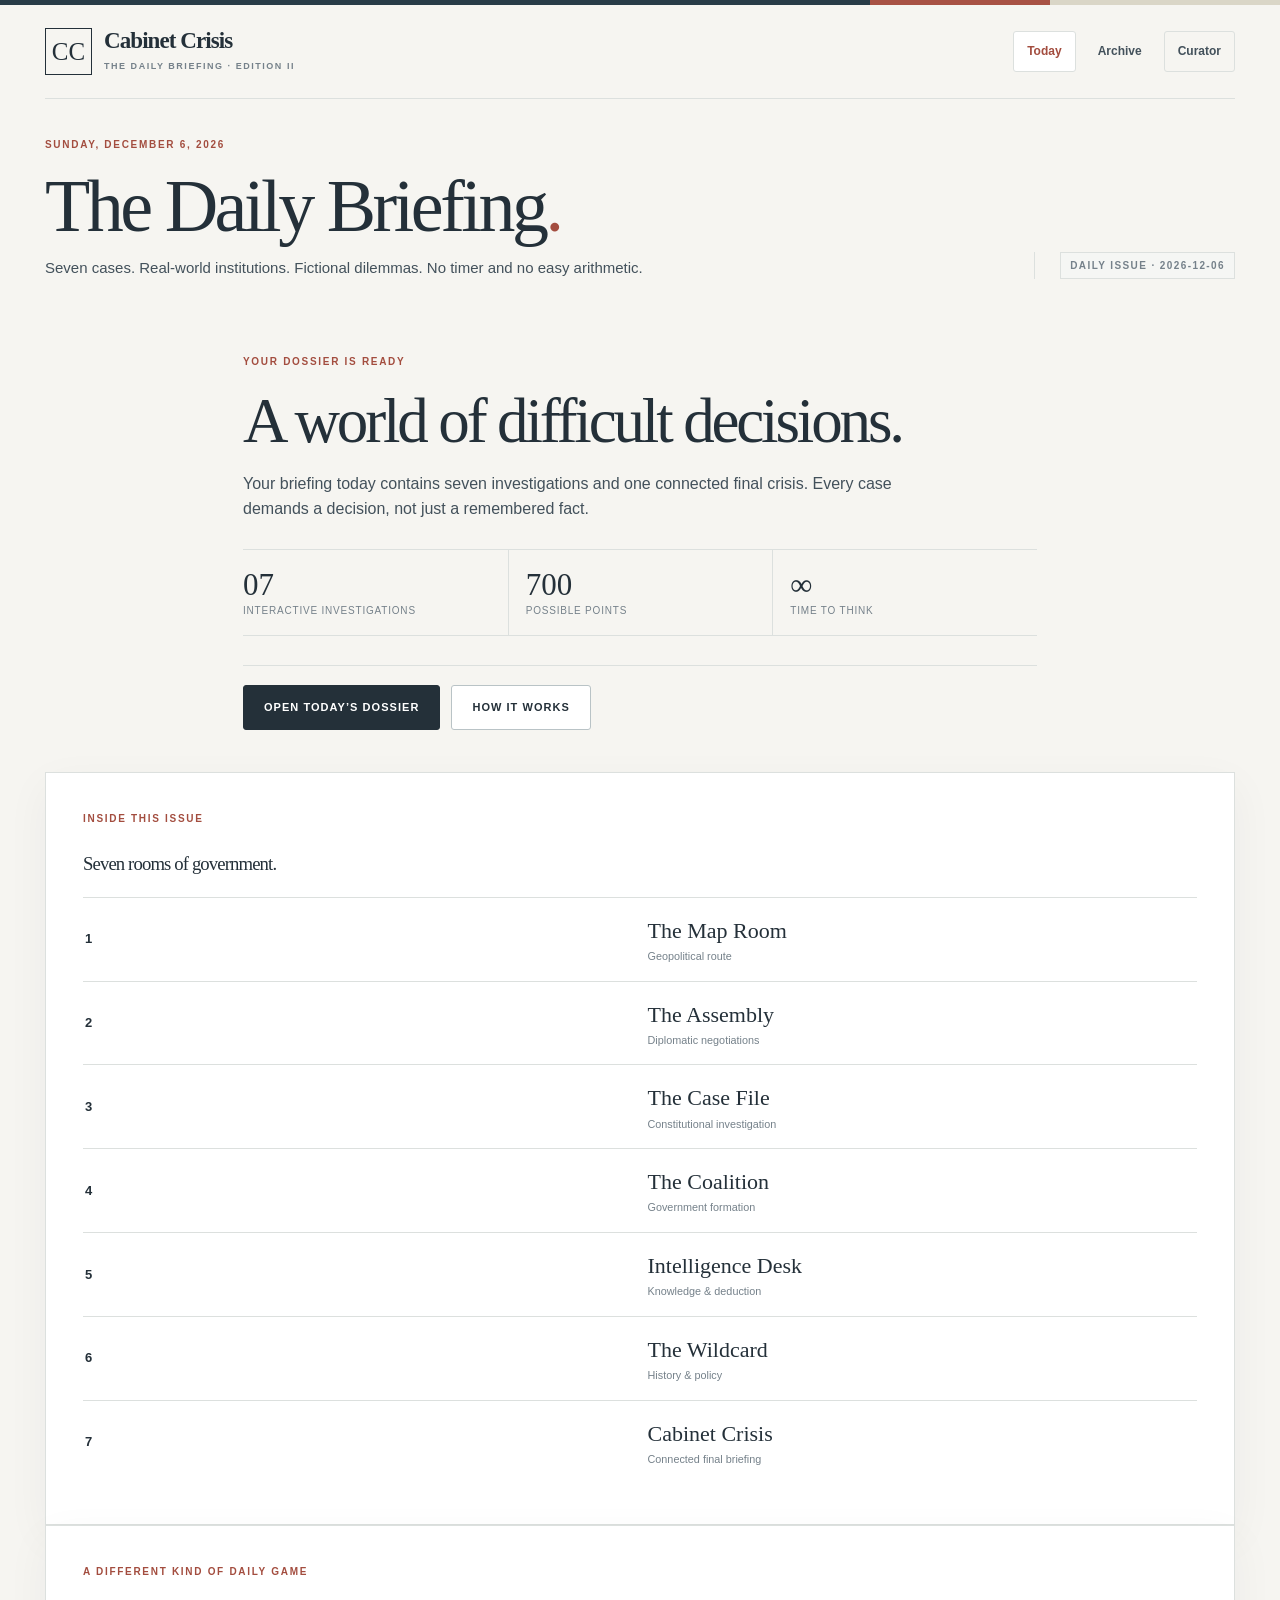
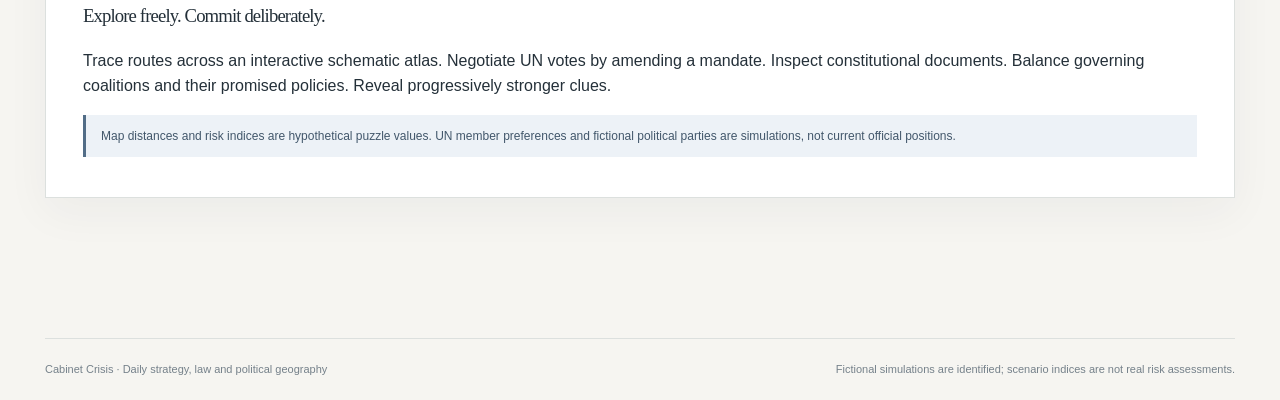
==== commit eddd6edd: "Release Cabinet Crisis 2.0 with interactive investigations and curator planning" ====
--- a/cabinet-crisis/index.html
+++ b/cabinet-crisis/index.html
@@ -1,207 +1,178 @@
 <!doctype html>
 <html lang="en">
 <head>
-  <meta charset="utf-8">
-  <meta name="viewport" content="width=device-width, initial-scale=1, viewport-fit=cover">
-  <meta name="theme-color" content="#f5f4f0">
-  <meta name="description" content="Cabinet Crisis: Seven daily cases in law, diplomacy, geography, economics and government.">
-  <title>Cabinet Crisis — The Daily Briefing</title>
-  <style>
-  :root{--paper:#f5f4f0;--white:#fff;--ink:#232a30;--ink2:#4e565d;--muted:#81878c;--line:#dcdedc;--soft:#eaeae5;--rust:#99463e;--rust-bg:#f6eae7;--green:#56725c;--green-bg:#eaf1e8;--navy:#34495b;--shadow:0 18px 50px rgba(30,41,48,.055);--serif:Georgia,'Times New Roman',serif;--sans:Inter,'Segoe UI',-apple-system,BlinkMacSystemFont,Arial,sans-serif}
-  *{box-sizing:border-box}html{scroll-behavior:smooth}body{margin:0;background:var(--paper);color:var(--ink);font-family:var(--sans);line-height:1.5;-webkit-font-smoothing:antialiased}body:before{content:"";position:fixed;inset:0;z-index:-1;pointer-events:none;background-image:linear-gradient(rgba(38,48,54,.018) 1px,transparent 1px),linear-gradient(90deg,rgba(38,48,54,.018) 1px,transparent 1px);background-size:52px 52px}button{font:inherit;cursor:pointer}button:disabled{cursor:default}button:focus-visible,a:focus-visible{outline:3px solid #a26a54;outline-offset:4px}a{color:inherit}h1,h2,h3,p{margin-top:0}.serif{font-family:var(--serif);font-weight:normal;letter-spacing:-.045em}.eyebrow{font-size:11px;letter-spacing:.16em;font-weight:750;color:var(--rust);text-transform:uppercase}.muted{color:var(--muted)}.shell{width:min(1210px,calc(100% - 60px));margin:auto}.top-rule{height:5px;background:linear-gradient(90deg,#263843 0 64%,#9b4c44 64% 77%,#d8d8cf 77%)}
-  .site-header{padding:23px 0 21px;border-bottom:1px solid var(--line)}.header-flex{display:flex;align-items:center;justify-content:space-between;gap:20px}.brand{display:flex;align-items:center;gap:13px;border:0;background:none;padding:0;text-align:left;color:var(--ink)}.monogram{width:47px;height:47px;border:1.5px solid var(--ink);display:grid;place-items:center;font-family:var(--serif);font-size:21px;font-weight:bold;letter-spacing:-.09em}.brand-word{font-family:var(--serif);font-size:23px;line-height:1;letter-spacing:-.055em;font-weight:bold}.brand-caption{display:block;font-size:9px;font-weight:750;letter-spacing:.18em;text-transform:uppercase;color:#798086;margin-top:6px}.header-actions{display:flex;align-items:center;gap:10px}.date-stamp{font-size:10px;font-weight:750;letter-spacing:.12em;color:#767e83;text-transform:uppercase;margin-right:12px}.nav-btn{border:1px solid var(--line);background:rgba(255,255,255,.68);border-radius:3px;padding:10px 15px;font-size:12px;font-weight:700;color:var(--ink);transition:background .2s,border-color .2s}.nav-btn:hover{background:white;border-color:#abb1b1}.nav-btn.active{background:var(--ink);color:white;border-color:var(--ink)}.streak-mini{font-size:12px;font-weight:700;color:var(--ink2);padding:10px}.streak-mini strong{color:var(--rust)}
-  main{padding-bottom:70px}.hero{padding:45px 0 34px;border-bottom:1px solid var(--line);display:grid;grid-template-columns:1fr auto;gap:28px;align-items:end}.hero h1{font-size:clamp(44px,6.3vw,82px);line-height:1.01;margin:14px 0 15px;max-width:760px}.hero p{font-size:15px;color:var(--ink2);max-width:550px;margin-bottom:0}.issue-mark{text-align:right;border-left:1px solid var(--line);padding:8px 0 9px 29px;min-width:158px}.issue-num{font:normal 47px/1 var(--serif);letter-spacing:-.07em;color:var(--ink)}.issue-cap{font-size:10px;color:var(--muted);text-transform:uppercase;letter-spacing:.14em;margin-top:6px}.issue-date{font-size:12px;color:var(--ink2);margin-top:13px}.content-area{padding-top:29px}.btn{display:inline-flex;align-items:center;justify-content:center;gap:10px;padding:14px 22px;border:1px solid var(--ink);border-radius:3px;background:var(--ink);color:#fff;font-size:12px;letter-spacing:.08em;font-weight:780;text-transform:uppercase;min-height:48px;transition:transform .14s,background .14s;white-space:nowrap}.btn:hover:not(:disabled){background:#43505a;transform:translateY(-1px)}.btn.secondary{color:var(--ink);background:transparent;border-color:#bfc5c6}.btn.secondary:hover{background:white}.btn.ghost{border:0;background:transparent;color:var(--ink);padding:12px 4px}.btn:disabled{opacity:.5}.btn-sm{padding:9px 12px;font-size:11px;min-height:37px}.arrow{font-size:18px;line-height:0}.layout{display:grid;grid-template-columns:252px minmax(0,1fr);gap:30px;align-items:start}.rail{position:sticky;top:22px}.rail-head{display:flex;align-items:center;justify-content:space-between;padding:8px 0 17px;border-bottom:1px solid var(--line)}.rail-head span:first-child{font-weight:800;letter-spacing:.14em;text-transform:uppercase;font-size:10px}.rail-head span:last-child{font-size:11px;color:var(--muted)}.rail-case{display:flex;gap:13px;align-items:center;width:100%;padding:16px 10px 16px 0;border:0;border-bottom:1px solid var(--line);text-align:left;background:transparent;color:var(--ink);min-width:0;transition:background .15s}.rail-case.current{background:linear-gradient(90deg,rgba(154,70,62,.065),transparent)}.rail-case.locked{opacity:.47;cursor:default}.rail-number{font:normal 19px/1 var(--serif);min-width:30px;color:#73797e}.rail-case.current .rail-number{color:var(--rust)}.rail-copy{flex:1;min-width:0}.rail-copy b{display:block;font-size:12px}.rail-copy small{display:block;color:var(--muted);font-size:10px;margin-top:2px}.rail-status{font-size:12px;color:var(--green)}.rail-case.current .rail-status{color:var(--rust)}.rail-stats{margin-top:21px;padding:18px;border:1px solid var(--line);background:rgba(255,255,255,.55)}.rail-stats .stat-row{display:flex;justify-content:space-between;align-items:baseline;margin-bottom:9px;font-size:12px;color:var(--muted)}.rail-stats strong{color:var(--ink);font-size:18px;font-family:var(--serif);font-weight:normal}.progress-track{background:#d7dbd7;height:6px;overflow:hidden;margin-top:14px}.progress-fill{background:var(--green);height:100%;transition:width .35s}
-  .paper{background:#fff;border:1px solid #e1e2df;box-shadow:var(--shadow)}.intro-card{max-width:930px;margin:0 auto;padding:45px 48px 44px;position:relative;overflow:hidden}.intro-card:before{content:"";position:absolute;right:-40px;top:-65px;width:240px;height:240px;border:1px solid #e4e5e1;border-radius:50%;box-shadow:0 0 0 38px #f6f6f3,0 0 0 39px #e4e5e1,0 0 0 80px #fbfbf9;pointer-events:none}.intro-card .big-title{font:normal clamp(38px,5vw,64px)/1.07 var(--serif);letter-spacing:-.05em;margin:13px 0 20px;max-width:580px;position:relative}.intro-card .lead{font-size:16px;line-height:1.7;max-width:635px;color:var(--ink2);position:relative}.intro-meta{display:grid;grid-template-columns:repeat(3,1fr);gap:0;margin:29px 0 35px;border-top:1px solid var(--line);border-bottom:1px solid var(--line)}.intro-meta>div{padding:20px 20px 21px 0}.intro-meta>div+div{border-left:1px solid var(--line);padding-left:22px}.intro-meta strong{display:block;font:normal 34px/1 var(--serif);letter-spacing:-.04em}.intro-meta span{display:block;text-transform:uppercase;font-size:10px;font-weight:700;color:var(--muted);letter-spacing:.09em;margin-top:7px}.introduction-footer{display:flex;align-items:center;gap:21px;flex-wrap:wrap}.subnote{font-size:12px;color:var(--muted)}.section-label{color:var(--ink);font-size:11px;text-transform:uppercase;font-weight:800;letter-spacing:.16em;border-bottom:1px solid var(--line);padding-bottom:15px;margin:0 0 15px}.preview-list{max-width:930px;margin:28px auto 0;display:grid;grid-template-columns:repeat(2,1fr);gap:0 26px}.preview-item{display:flex;align-items:center;gap:14px;padding:12px 0;border-bottom:1px solid var(--line)}.preview-count{font:normal 22px var(--serif);color:#9c4d43;min-width:28px}.preview-item b{font-size:12px}.preview-item span{font-size:11px;color:var(--muted);display:block;margin-top:2px}
-  .case-paper{min-height:580px}.case-topline{border-bottom:1px solid var(--line);padding:22px 31px 18px;display:flex;align-items:center;justify-content:space-between;gap:15px}.case-topline strong{font-size:10px;letter-spacing:.16em;text-transform:uppercase;color:var(--rust)}.case-topline span{font-size:11px;letter-spacing:.1em;color:var(--muted);text-transform:uppercase}.case-body{padding:36px 45px 42px}.case-body h2{font:normal clamp(36px,4.4vw,58px)/1.04 var(--serif);letter-spacing:-.052em;margin:10px 0 20px}.case-body .prompt{font-size:17px;line-height:1.72;color:#38434b;margin:0 0 28px;max-width:780px}.case-body .case-question{font-size:17px;font-weight:750;line-height:1.5;border-left:3px solid var(--rust);padding-left:17px;margin:26px 0 23px}.evidence{display:grid;grid-template-columns:repeat(2,minmax(0,1fr));gap:11px;margin:25px 0}.evidence.single{grid-template-columns:1fr}.evidence-card{background:#f4f4f1;border:1px solid #e6e7e3;padding:17px 19px}.evidence-card h4{font-size:10px;letter-spacing:.13em;color:var(--rust);text-transform:uppercase;margin:0 0 9px}.evidence-card p{font-size:13px;line-height:1.6;margin:0;color:#4a5257}.map-outer{background:#edf1ef;border:1px solid #d8dfdb;margin:25px 0 11px;overflow:hidden;position:relative}.map-head{position:absolute;z-index:1;top:15px;left:16px;background:rgba(255,255,255,.92);padding:9px 13px;font-size:10px;letter-spacing:.13em;text-transform:uppercase;font-weight:780;box-shadow:0 2px 12px #26384316}.map-wrap{width:100%;height:295px;display:block}.map-note{position:absolute;bottom:11px;right:12px;background:#fff9;padding:7px 11px;font-size:10px;color:#50605f}.map-caption{color:var(--muted);font-size:11px;margin:0 0 17px}.answer-heading{display:flex;justify-content:space-between;gap:10px;margin:30px 0 12px;align-items:center}.answer-heading strong{font-size:10px;text-transform:uppercase;letter-spacing:.14em}.answer-heading small{color:var(--muted);font-size:11px}.answers{display:grid;grid-template-columns:1fr;gap:9px}.answer{width:100%;text-align:left;display:flex;align-items:center;gap:18px;padding:15px 17px;border:1px solid #d7dddc;background:#fff;color:var(--ink);border-radius:2px;min-height:59px;transition:background .14s,border-color .14s,transform .14s}.answer:hover:not(:disabled){border-color:#78878b;background:#f5f7f5;transform:translateX(2px)}.answer .choice-letter{width:30px;height:30px;flex:none;border:1px solid #b7bfc0;display:grid;place-items:center;font-size:11px;font-weight:800;color:#666e72}.answer .choice-copy{flex:1;font-size:14px;line-height:1.42}.answer.mark-wrong{border-color:#d9a9a3;background:var(--rust-bg)}.answer.mark-wrong .choice-letter{color:var(--rust);border-color:#bd7b70}.answer.mark-right{border-color:#91b29a;background:var(--green-bg)}.answer.mark-right .choice-letter{color:var(--green);border-color:#7c9c84}.answer:disabled{opacity:1}.answer.dimmed{opacity:.48}.answer-mark{font-size:17px;font-weight:700;color:var(--green)}.answer.mark-wrong .answer-mark{color:var(--rust)}.callout{padding:14px 18px;border:1px solid #e1bfb9;background:#fbf1ef;margin-top:14px;color:#85453f;font-size:13px}.callout.good{color:#466b51;background:#ecf3ee;border-color:#b1c9b5}.case-footer{display:flex;align-items:center;justify-content:space-between;gap:20px;flex-wrap:wrap;margin-top:24px}.hint-button{background:none;padding:11px 0;border:0;color:#7b5750;font-size:12px;text-decoration:underline;text-underline-offset:4px}.hint-box{padding:17px 19px;background:#fff6e9;border:1px solid #eddfc6;color:#705c38;font-size:13px;line-height:1.65;margin:12px 0}.debrief{margin-top:31px;padding-top:25px;border-top:1px solid var(--line)}.debrief-head{display:flex;align-items:center;justify-content:space-between;gap:12px;flex-wrap:wrap}.points-amount{font:normal 34px var(--serif);color:var(--green)}.points-amount em{font:normal 13px var(--sans);color:var(--muted);margin-left:4px}.debrief h3{font:normal 28px var(--serif);letter-spacing:-.035em;margin:14px 0}.debrief p{color:var(--ink2);font-size:14px;line-height:1.75}.fun-fact{padding:18px 22px;background:#f4f4f0;border-left:3px solid #72816d;color:#4d5650;font-size:13px;line-height:1.7;margin:21px 0 23px}.fun-fact b{font-size:10px;display:block;text-transform:uppercase;letter-spacing:.12em;color:#536553;margin-bottom:6px}.answer-summary{border-top:1px solid var(--line);margin-top:20px;padding-top:12px}.answer-summary button{border:0;background:transparent;font-size:12px;font-weight:750;padding:10px 0;color:var(--ink2);text-align:left}.breakdown-list{margin:8px 0 0;display:grid;gap:11px}.breakdown-item{padding:10px 12px;border:1px solid var(--line);font-size:12px;color:var(--ink2);line-height:1.6}.breakdown-item b{color:var(--ink);display:block;margin-bottom:3px}
-  .summary-paper{padding:39px 43px 40px;max-width:900px;margin:auto}.summary-paper h2{font:normal clamp(43px,5vw,67px)/1.05 var(--serif);letter-spacing:-.053em;margin:11px 0}.summary-sub{color:var(--ink2);font-size:15px;max-width:610px}.score-hero{display:flex;align-items:center;gap:20px;margin:34px 0 29px;padding-bottom:30px;border-bottom:1px solid var(--line)}.score-hero strong{font:normal 80px/1 var(--serif);letter-spacing:-.075em}.score-hero .out-of{font:normal 24px var(--serif);color:var(--muted);margin:0 20px 0 2px}.score-hero .rank{font:normal 24px var(--serif);color:var(--rust);border-left:1px solid var(--line);padding-left:25px}.score-hero .rank small{display:block;font:750 10px var(--sans);letter-spacing:.14em;text-transform:uppercase;color:var(--muted);margin-bottom:7px}.results-grid{display:grid;grid-template-columns:repeat(7,minmax(0,1fr));gap:8px}.result-tile{padding:12px 6px 11px;text-align:center;background:#eff3ee;border:1px solid #dae5dc}.result-tile.partial{background:#f2f0e6;border-color:#e1ddc7}.result-tile.fail{background:#f8ebea;border-color:#ead7d4}.result-tile strong{display:block;font:normal 25px var(--serif);color:#425e4b}.result-tile.partial strong{color:#8d7247}.result-tile.fail strong{color:#a65a52}.result-tile span{display:block;font-size:9px;letter-spacing:.08em;text-transform:uppercase;color:#6b7471;margin-top:4px}.metrics{display:grid;grid-template-columns:repeat(3,1fr);border-top:1px solid var(--line);border-bottom:1px solid var(--line);margin:30px 0}.metric{padding:20px 15px 20px 0}.metric+.metric{border-left:1px solid var(--line);padding-left:18px}.metric strong{display:block;font:normal 34px var(--serif)}.metric span{font-size:10px;text-transform:uppercase;letter-spacing:.1em;color:var(--muted)}.summary-actions{display:flex;gap:10px;flex-wrap:wrap}.summary-review{margin-top:35px}.summary-review>button{display:flex;width:100%;justify-content:space-between;gap:15px;text-align:left;padding:13px 0;border:0;border-top:1px solid var(--line);background:transparent;color:var(--ink)}.summary-review b{font-size:13px}.summary-review small{display:block;color:var(--muted);font-size:11px;margin-top:2px}.summary-review .points{font:normal 19px var(--serif);color:var(--green)}
-  .archive-paper{padding:35px 39px;max-width:930px;margin:auto}.archive-paper h2{font:normal 47px var(--serif);letter-spacing:-.05em;margin:10px 0 10px}.archive-paper .desc{color:var(--ink2);font-size:14px}.archive-entry{display:flex;align-items:center;justify-content:space-between;gap:15px;border-top:1px solid var(--line);padding:20px 0}.archive-entry h3{font:normal 22px var(--serif);margin:0}.archive-entry p{font-size:12px;color:var(--muted);margin:5px 0 0}.archive-entry-right{text-align:right}.archive-entry-right strong{font:normal 24px var(--serif);display:block;margin-bottom:7px}.archive-empty{text-align:center;padding:65px 20px;color:var(--muted)}.detail-tag{display:inline-block;font-size:10px;font-weight:800;letter-spacing:.11em;color:var(--green);border:1px solid #b4c6b4;padding:6px 10px;text-transform:uppercase;margin:12px 0}.archive-detail{padding:35px 43px;max-width:830px;margin:auto}.archive-detail .case-body{padding:16px 0}.archive-detail h2{font:normal 47px var(--serif);margin:12px 0}.breadcrumb{border:0;background:transparent;color:var(--rust);font-size:12px;font-weight:750;padding:0 0 17px}.footer{border-top:1px solid var(--line);padding:22px 0 35px;display:flex;justify-content:space-between;gap:20px;align-items:center;color:var(--muted);font-size:11px}.footer b{color:var(--ink);font-family:var(--serif);font-size:14px}.footer button{border:0;background:none;color:var(--muted);font-size:11px;text-decoration:underline}.dialog-backdrop{position:fixed;inset:0;z-index:20;background:rgba(27,35,41,.54);display:flex;justify-content:center;align-items:center;padding:20px}.dialog{width:min(490px,100%);padding:30px;background:#fff;box-shadow:0 24px 80px #0003}.dialog h2{font:normal 36px var(--serif);letter-spacing:-.04em;margin:10px 0}.dialog p,.dialog li{font-size:13px;color:var(--ink2);line-height:1.75}.dialog li{margin:9px 0}.dialog-footer{display:flex;justify-content:flex-end}.toast{position:fixed;right:26px;bottom:24px;z-index:30;background:var(--ink);color:white;padding:12px 18px;font-size:12px;box-shadow:0 12px 32px #0002;opacity:0;transform:translateY(8px);pointer-events:none;transition:.2s}.toast.shown{opacity:1;transform:translateY(0)}.no-results{padding:30px;color:var(--muted);font-size:14px}
-  @media(max-width:920px){.shell{width:min(100% - 38px,1150px)}.layout{grid-template-columns:192px minmax(0,1fr);gap:17px}.case-body{padding:28px 26px 30px}.case-topline{padding:18px 24px}.rail-case{gap:8px}.rail-copy b{font-size:11px}.rail-stats{padding:12px}.hero{padding-top:35px}.date-stamp{display:none}}
-  @media(max-width:720px){.site-header{padding:15px 0}.brand-word{font-size:20px}.brand-caption{font-size:8px}.monogram{width:39px;height:39px;font-size:18px}.header-actions{gap:5px}.nav-btn{padding:9px 10px;font-size:11px}.streak-mini{display:none}.hero{grid-template-columns:1fr;padding:31px 0 23px;gap:16px}.hero h1{font-size:52px}.hero p{font-size:13px}.issue-mark{display:none}.content-area{padding-top:20px}.layout{display:flex;flex-direction:column;gap:15px}.rail{position:static;width:100%}.rail-head{padding:0 0 9px}.rail-list{display:flex;overflow-x:auto;gap:7px;padding:8px 0 5px;scrollbar-width:thin}.rail-case{border:1px solid var(--line);background:#fff;min-width:44px;width:44px;height:44px;padding:0;display:grid;place-items:center;flex:none}.rail-case.current{border-color:var(--rust);background:var(--rust-bg)}.rail-number{min-width:0;font-size:18px}.rail-copy,.rail-status{display:none}.rail-stats{display:none}.case-body{padding:27px 21px 30px}.case-body h2{font-size:43px}.case-body .prompt{font-size:15px}.case-body .case-question{font-size:15px}.case-topline{padding:16px 20px}.evidence{grid-template-columns:1fr}.intro-card{padding:30px 24px}.intro-card:before{opacity:.4}.intro-card .big-title{font-size:45px}.intro-meta>div{padding:15px 6px 15px 0}.intro-meta>div+div{padding-left:10px}.intro-meta strong{font-size:30px}.intro-meta span{font-size:8px}.preview-list{grid-template-columns:1fr}.map-wrap{height:230px}.summary-paper{padding:26px 20px}.summary-paper h2{font-size:45px}.score-hero{gap:10px;flex-wrap:wrap}.score-hero strong{font-size:67px}.score-hero .rank{font-size:20px;padding-left:15px}.score-hero .out-of{margin-right:5px}.results-grid{gap:4px}.result-tile{padding:8px 2px}.result-tile strong{font-size:21px}.result-tile span{font-size:8px}.archive-paper,.archive-detail{padding:25px 20px}.archive-paper h2{font-size:40px}.footer{align-items:flex-start;flex-direction:column}.metrics{gap:5px}.metric{padding-right:5px}.metric+.metric{padding-left:11px}.metric strong{font-size:28px}}
-  @media(max-width:370px){.shell{width:calc(100% - 26px)}.brand-word{font-size:18px}.brand{gap:7px}.nav-btn{font-size:10px;padding:8px 7px}.case-body h2{font-size:37px}.intro-card .big-title{font-size:38px}}
-  @media(prefers-reduced-motion:reduce){*,*:before,*:after{scroll-behavior:auto!important;transition:none!important;animation:none!important}}
-  </style>
-</head>
-<body>
-<div class="top-rule"></div>
-<header class="site-header"><div class="shell header-flex"><button class="brand" id="brand-home" aria-label="Cabinet Crisis, return home"><span class="monogram" aria-hidden="true">CC</span><span><span class="brand-word">Cabinet Crisis</span><span class="brand-caption">The Daily Briefing</span></span></button><div class="header-actions"><span class="date-stamp" id="header-date"></span><span class="streak-mini" id="header-streak"></span><button class="nav-btn" id="nav-today">Today's issue</button><button class="nav-btn" id="nav-archive">Archive</button></div></div></header>
-<main class="shell" id="app" aria-live="polite"></main>
-<footer class="footer shell"><div><b>Cabinet Crisis</b><span> &nbsp; / &nbsp; An exercise in informed decisions.</span></div><div>Locally saved · Offline-capable · <button id="about-link">How to play</button></div></footer>
-<div id="overlay"></div><div class="toast" id="toast" role="status" aria-live="polite"></div>
+<meta charset="utf-8"><meta name="viewport" content="width=device-width,initial-scale=1,viewport-fit=cover">
+<meta name="theme-color" content="#f5f4f0"><meta name="description" content="Cabinet Crisis is a daily interactive geopolitical strategy and reasoning game.">
+<title>Cabinet Crisis · The Daily Briefing</title>
+<style>
+:root{--paper:#f6f5f1;--white:#fff;--ink:#243039;--ink2:#43515b;--muted:#75818a;--line:#dce0de;--rust:#a34d3f;--rustbg:#f8eeea;--green:#47745d;--greenbg:#ecf4ee;--gold:#9a743c;--goldbg:#f8f2e6;--blue:#526d87;--bluebg:#edf2f7;--shadow:0 14px 42px #2030420c;--sans:Inter,ui-sans-serif,-apple-system,BlinkMacSystemFont,"Segoe UI",Arial,sans-serif;--serif:Georgia,"Times New Roman",serif}
+*{box-sizing:border-box}html{scroll-behavior:smooth}body{margin:0;background:var(--paper);font-family:var(--sans);color:var(--ink);line-height:1.55;-webkit-font-smoothing:antialiased}button,input,select{font:inherit}button{cursor:pointer}button:disabled{cursor:not-allowed;opacity:.45}button:focus-visible,input:focus-visible,select:focus-visible{outline:3px solid #6d8b9c;outline-offset:2px}a{color:var(--rust)}.stripe{height:5px;background:linear-gradient(90deg,#293c48 0 68%,#a85245 68% 82%,#dad6c7 82%)}.frame{width:min(1190px,calc(100% - 48px));margin:auto}.sitehead{display:flex;align-items:center;justify-content:space-between;gap:18px;padding:23px 0;border-bottom:1px solid var(--line)}.logo{border:0;background:transparent;display:flex;align-items:center;gap:12px;text-align:left;padding:0;color:var(--ink)}.seal{height:47px;width:47px;display:grid;place-items:center;border:1.5px solid var(--ink);font:normal 25px var(--serif)}.logoname{font:bold 23px/1 var(--serif);letter-spacing:-.04em}.logotag{display:block;font-size:9px;font-weight:800;letter-spacing:.17em;color:var(--muted);text-transform:uppercase;margin-top:5px}.nav{display:flex;align-items:center;gap:8px}.nav button{background:transparent;border:1px solid transparent;padding:10px 13px;font-size:12px;font-weight:700;color:var(--ink2);border-radius:3px}.nav button:hover,.nav button.active{background:var(--white);border-color:var(--line)}.nav button.active{color:var(--rust)}.nav .curate{border-color:var(--line)}.main{padding:32px 0 80px}.overline{font-weight:800;color:var(--rust);letter-spacing:.17em;text-transform:uppercase;font-size:10px}.serif{font-family:var(--serif);font-weight:normal;letter-spacing:-.047em}.hero{display:flex;justify-content:space-between;align-items:flex-end;gap:22px;margin-bottom:27px}.hero h1{font-size:clamp(42px,6vw,74px);line-height:1.03;margin:12px 0}.hero p{font-size:15px;color:var(--ink2);max-width:670px;margin:0}.issue{border-left:1px solid var(--line);padding-left:25px;min-width:142px;text-align:right}.issue b{font:normal 46px var(--serif)}.issue span{display:block;font-size:10px;text-transform:uppercase;letter-spacing:.14em;color:var(--muted)}.panel{background:#fff;border:1px solid var(--line);box-shadow:var(--shadow)}.intro{padding:42px 48px;max-width:890px;margin:auto}.intro h2{font:normal clamp(35px,5vw,63px)/1.1 var(--serif);letter-spacing:-.05em;margin:14px 0}.intro p{max-width:660px;font-size:16px;color:var(--ink2)}.intro-grid{display:grid;grid-template-columns:repeat(3,1fr);border-block:1px solid var(--line);margin:27px 0 29px}.intro-grid>div{padding:17px 16px 17px 0}.intro-grid>div+div{border-left:1px solid var(--line);padding-left:17px}.intro-grid strong{font:normal 31px var(--serif);display:block}.intro-grid span{display:block;color:var(--muted);font-size:10px;text-transform:uppercase;letter-spacing:.08em}.button{display:inline-flex;align-items:center;justify-content:center;gap:10px;border:1px solid var(--ink);background:var(--ink);color:#fff;padding:12px 20px;min-height:45px;border-radius:3px;font-size:11px;text-transform:uppercase;letter-spacing:.095em;font-weight:800}.button:hover:not(:disabled){background:#485862}.button.secondary{border-color:#b9c3c6;color:var(--ink);background:#fff}.button.secondary:hover{background:#f2f4f2}.button.small{min-height:35px;padding:8px 12px;font-size:10px}.button.tertiary{border-color:transparent;background:transparent;color:var(--ink)}.caption{font-size:12px;color:var(--muted)}.gridplay{display:grid;grid-template-columns:220px minmax(0,1fr);gap:25px;align-items:start}.sidebar{position:sticky;top:15px}.sidehead{padding:9px 0 15px;border-bottom:1px solid var(--line);font-size:10px;text-transform:uppercase;letter-spacing:.15em;font-weight:800}.sideitem{display:flex;gap:12px;width:100%;padding:14px 8px 14px 0;background:transparent;border:0;border-bottom:1px solid var(--line);text-align:left;align-items:center;color:var(--ink)}.sideitem[disabled]{opacity:.52}.sideitem.selected{color:var(--rust)}.sideitem .ord{font:normal 20px var(--serif);width:25px;color:var(--rust)}.sideitem strong{display:block;font-size:12px}.sideitem small{display:block;font-size:10px;color:var(--muted)}.sidestat{margin-top:23px;padding:15px;border:1px solid var(--line);background:#fff}.sidestat strong{font:normal 30px var(--serif);display:block}.meter{height:7px;background:#e4e8e2;overflow:hidden;margin:12px 0 4px}.meter>div{height:100%;background:var(--green);transition:width .3s}.case-head{border-bottom:1px solid var(--line);padding:19px 32px;display:flex;justify-content:space-between;gap:10px;font-size:10px;letter-spacing:.15em;text-transform:uppercase;color:var(--muted);font-weight:800}.case-head strong{color:var(--rust)}.casebody{padding:32px 37px 40px}.casebody h2{font:normal clamp(32px,4vw,53px)/1.07 var(--serif);letter-spacing:-.05em;margin:10px 0 16px}.lead{font-size:15px;line-height:1.77;color:var(--ink2);max-width:800px}.casebox{border:1px solid var(--line);padding:19px;background:#f9faf7;margin:20px 0}.caselabel{font-size:10px;font-weight:800;letter-spacing:.13em;text-transform:uppercase;color:var(--rust);margin-bottom:7px}.casebox p{font-size:13px;color:var(--ink2);margin:5px 0}.two{display:grid;grid-template-columns:repeat(2,minmax(0,1fr));gap:11px}.three{display:grid;grid-template-columns:repeat(3,minmax(0,1fr));gap:11px}.metrics{display:grid;grid-template-columns:repeat(3,1fr);gap:10px;margin:16px 0}.metric{border:1px solid var(--line);background:#fff;padding:14px}.metric strong{font:normal 26px var(--serif);display:block}.metric span{color:var(--muted);font-size:10px;letter-spacing:.08em;text-transform:uppercase}.subhead{font-size:11px;text-transform:uppercase;letter-spacing:.12em;font-weight:800;margin:24px 0 10px}.note{background:var(--bluebg);color:#42576b;padding:12px 15px;font-size:12px;border-left:3px solid var(--blue)}.warn{background:var(--rustbg);color:#854438;padding:12px 15px;font-size:12px;border-left:3px solid var(--rust)}.good{background:var(--greenbg);color:#345d49;padding:12px 15px;font-size:12px;border-left:3px solid var(--green)}.choices{display:grid;gap:8px}.choice{width:100%;border:1px solid #d7deda;background:#fff;padding:13px 15px;text-align:left;display:flex;align-items:center;gap:12px;color:var(--ink);font-size:13px;min-height:47px}.choice:hover{background:#f4f5f1}.choice.active{border-color:#6b8990;background:#eff6f5;box-shadow:inset 3px 0 #577e7f}.choice .bullet{display:grid;place-items:center;min-width:25px;height:25px;border:1px solid #b7c1c2;border-radius:2px;font-size:11px;font-weight:800}.choice.active .bullet{background:#526b73;color:#fff;border-color:#526b73}.choices.twoCol{grid-template-columns:repeat(2,1fr)}.actionbar{display:flex;align-items:center;gap:11px;flex-wrap:wrap;border-top:1px solid var(--line);padding-top:19px;margin-top:25px}.feedback{padding:17px;margin-top:18px;border:1px solid var(--line);font-size:13px}.feedback.ok{border-color:#9bbaa1;background:#f1f7f0}.feedback.bad{border-color:#d9a9a0;background:#fff4f0}.feedback strong{display:block;margin-bottom:5px}.feedback p{margin:5px 0}.foot{font-size:11px;margin-top:12px;color:var(--muted)}.route-board{border:1px solid var(--line);background:linear-gradient(180deg,#f0f3f1,#e9f0ed);position:relative;margin:18px 0 12px;overflow:hidden;min-height:350px}.route-bg{position:absolute;inset:0;background-image:linear-gradient(#445b5208 1px,transparent 1px),linear-gradient(90deg,#445b5208 1px,transparent 1px);background-size:27px 27px}.route-svg{position:absolute;inset:0;width:100%;height:100%}.mapnode{position:absolute;transform:translate(-50%,-50%);min-width:72px;max-width:104px;padding:6px 8px;border-radius:24px;border:1px solid #bcc9c5;background:#fff;z-index:2;font-size:10px;line-height:1.18;box-shadow:0 2px 8px #334b4911}.mapnode small{display:block;opacity:.66;font-size:8px}.mapnode:hover{border-color:var(--ink)}.mapnode.selected{background:#2e5f58;color:white;border-color:#2e5f58}.mapnode.next{border:2px solid #47745d}.mapnode.restricted{border-color:#cc968c;background:#f8ebe8;color:#8b4c42}.mapnode.risky:not(.selected):not(.restricted){background:#fff6e6}.route-legend{display:flex;gap:10px;flex-wrap:wrap;font-size:10px;color:var(--ink2);margin:8px 0}.swatch{display:inline-block;width:9px;height:9px;margin-right:4px;border-radius:50%;vertical-align:middle;background:#4e8075}.route-path{font-size:12px;border:1px solid var(--line);background:#fff;padding:11px 13px;overflow-wrap:anywhere}.pathwords{font-weight:700;color:var(--ink)}.delegate-grid{display:grid;grid-template-columns:repeat(5,1fr);gap:7px;margin:13px 0 16px}.delegate{border:1px solid var(--line);padding:8px 6px;text-align:center;background:#fff;font-size:10px;line-height:1.3;min-height:52px}.delegate b{display:block;font-size:9px}.delegate span{font-size:9px}.delegate.yes{border-top:3px solid #5b9573}.delegate.no{border-top:3px solid #b86d5d}.delegate.abstain{border-top:3px solid #c3b386}.offer{background:#fff;border:1px solid var(--line);padding:14px;display:flex;gap:13px;align-items:flex-start;text-align:left;width:100%}.offer.sel{border-color:#6f9382;background:#f3f8f2}.offer input{width:18px;height:18px;accent-color:var(--green);margin-top:2px;pointer-events:none}.offer strong{font-size:13px}.offer p{font-size:11px;color:var(--muted);margin:4px 0 0}.offer small{white-space:nowrap;color:var(--gold);font-weight:800;font-size:11px}.pill{display:inline-block;padding:4px 8px;font-size:9px;font-weight:750;text-transform:uppercase;letter-spacing:.07em;background:#e9eeeb;color:#48675b;margin:3px 4px 2px 0}.doc-tabs{display:flex;gap:6px;flex-wrap:wrap;margin:20px 0 0}.doctab{border:1px solid var(--line);background:#f4f5f2;padding:9px 13px;font-size:11px}.doctab.selected{background:#fff;border-bottom-color:#fff;color:var(--rust);font-weight:800}.document{padding:20px;border:1px solid var(--line);background:#fcfcfa;min-height:130px}.document blockquote{border-left:3px solid #b0b3a6;padding-left:15px;margin:12px 0 0;color:var(--ink2);font:normal 16px/1.65 var(--serif)}.document p{font-size:12px;margin:15px 0 0}.parties{display:grid;grid-template-columns:repeat(3,1fr);gap:8px}.party{border:1px solid var(--line);background:#fff;text-align:left;padding:14px;min-height:116px}.party.selected{border-color:#73908a;background:#f0f6f2;box-shadow:inset 3px 0 #5f8778}.party b{font-size:13px;display:block}.party strong{font:normal 25px var(--serif)}.party small{font-size:10px;display:block;color:var(--muted);line-height:1.5}.policy{border:1px solid var(--line);padding:12px;display:flex;align-items:center;justify-content:space-between;gap:10px;text-align:left;width:100%;background:#fff;font-size:12px}.policy.on{background:#eff6f2;border-color:#6c9582}.policy span{color:var(--gold);font-size:10px;white-space:nowrap}.policy b{font-weight:700}.clue{border-left:3px solid #a8afa8;background:#f6f7f3;padding:12px 15px;font-size:13px;margin:7px 0}.clue.locked{opacity:.35;filter:blur(3px);user-select:none}.timeline{display:grid;gap:7px;margin-top:14px}.event{display:flex;gap:10px;align-items:center;padding:11px;background:#fff;border:1px solid var(--line)}.event>span{font-family:var(--serif);color:var(--rust);min-width:26px;font-size:20px}.event>b{font-size:12px;flex:1}.event>div{display:flex;gap:5px}.event button{border:1px solid var(--line);padding:5px 9px;background:#f8f8f5}.final-step{border-top:1px solid var(--line);margin-top:30px;padding-top:22px}.final-step h3{font:normal 26px var(--serif);margin:5px 0 9px}.result-hero{text-align:center;padding:41px 35px}.result-hero .score{font:normal clamp(66px,9vw,124px)/1 var(--serif);letter-spacing:-.08em;margin:11px 0}.result-hero h2{font:normal 42px var(--serif);letter-spacing:-.04em;margin:0}.result-list{max-width:750px;margin:22px auto 0}.result-row{display:flex;gap:15px;align-items:center;border-top:1px solid var(--line);padding:16px 2px}.result-row span{flex:1;font-weight:700;font-size:13px}.result-row small{display:block;color:var(--muted);font-weight:400}.result-row strong{font-family:var(--serif);font-weight:normal;font-size:22px}.archive{max-width:850px;margin:auto;padding:35px}.entry{border-top:1px solid var(--line);padding:15px 0;display:flex;align-items:center;justify-content:space-between;gap:15px}.entry small{display:block;color:var(--muted)}.admin{max-width:1000px;margin:auto}.adminhead{padding:27px 32px}.adminhead h2{font:normal 42px var(--serif);margin:9px 0}.adminbody{padding:28px 32px}.field{display:grid;gap:7px;flex:1}.field label{font-size:11px;font-weight:800;letter-spacing:.07em;text-transform:uppercase}.input{border:1px solid #cdd3d1;padding:11px;background:#fff;color:var(--ink);font-size:13px;min-height:44px;width:100%;border-radius:2px}.row{display:flex;align-items:center;gap:12px;flex-wrap:wrap}.adminslots{display:grid;gap:10px;margin:18px 0}.adminslot{display:grid;grid-template-columns:155px 1fr;align-items:center;gap:12px;padding:9px 0;border-top:1px solid var(--line)}.adminslot span{font-size:12px;font-weight:700}.adminslot small{display:block;color:var(--muted);font-size:10px}.datebar{display:flex;align-items:center;gap:6px;flex-wrap:wrap;margin:14px 0}.datechip{border:1px solid var(--line);padding:7px 9px;background:#fff;color:var(--ink2);font-size:10px}.datechip.selected{border-color:var(--rust);color:var(--rust);background:var(--rustbg)}.selectsmall{font-size:12px}.status{font-size:11px;color:var(--muted);margin-left:auto}.badge{padding:5px 9px;display:inline-block;font-size:10px;letter-spacing:.06em;text-transform:uppercase;font-weight:800;border:1px solid var(--line);color:var(--ink2);background:#f5f6f4}.toast{position:fixed;bottom:22px;right:22px;max-width:min(400px,calc(100vw - 40px));background:#25383e;color:#fff;padding:13px 19px;box-shadow:0 8px 25px #0002;font-size:12px;z-index:100}.footer{margin-top:60px;border-top:1px solid var(--line);padding:22px 0;color:var(--muted);font-size:11px;display:flex;justify-content:space-between;gap:12px;flex-wrap:wrap}.hidden{display:none!important}
+@media(max-width:900px){.frame{width:min(100% - 26px,1190px)}.gridplay{grid-template-columns:1fr}.sidebar{position:static;display:flex;overflow-x:auto;gap:3px;align-items:stretch}.sidehead,.sidestat{display:none}.sideitem{min-width:114px;padding:10px 6px;border:1px solid var(--line);background:#fff}.sideitem .ord{font-size:17px;min-width:17px}.sideitem strong{font-size:10px}.sideitem small{font-size:9px}.hero h1{font-size:47px}.casebody{padding:28px 23px}.case-head{padding:16px 23px}}
+@media(max-width:600px){.sitehead{padding:13px 0;align-items:flex-start}.seal{width:35px;height:35px;font-size:19px}.logoname{font-size:20px}.logotag{font-size:8px}.nav{gap:2px}.nav button{font-size:10px;padding:8px 6px}.hero{margin:4px 0 24px}.hero h1{font-size:42px}.hero p{font-size:13px}.issue{display:none}.main{padding-top:20px}.intro{padding:30px 23px}.intro h2{font-size:39px}.intro-grid strong{font-size:25px}.intro-grid>div{padding:12px 7px 12px 0}.intro-grid>div+div{padding-left:8px}.intro-grid span{font-size:8px}.casebody{padding:24px 17px 28px}.casebody h2{font-size:36px}.case-head{padding:14px 17px}.lead{font-size:14px}.two,.three,.parties{grid-template-columns:1fr}.choices.twoCol{grid-template-columns:1fr}.delegate-grid{grid-template-columns:repeat(3,1fr)}.route-board{min-height:420px}.mapnode{min-width:61px;max-width:79px;font-size:9px;padding:5px}.mapnode small{font-size:7px}.metrics{gap:5px}.metric{padding:9px}.metric strong{font-size:21px}.metric span{font-size:9px}.adminhead,.adminbody{padding:22px 16px}.adminslot{grid-template-columns:1fr;gap:3px}.row>.button{flex:1}.entry{flex-wrap:wrap}.result-hero{padding:27px 18px}.result-hero h2{font-size:34px}}
+
+/* HTML map overlays are deliberately disabled inside the actual SVG elements. */
+.route-svg .mapnode{position:static;transform:none;min-width:0;max-width:none;padding:0;border:0;border-radius:0;box-shadow:none;background:none;font-size:inherit;line-height:normal}
+.route-board{min-height:380px}
+.route-svg{height:100%;width:100%;touch-action:pan-x pan-y}
+.sidehead .overline,.sidehead strong{display:block}
+@media(max-width:700px){.route-board{height:440px;min-height:440px;overflow-x:auto;overflow-y:hidden;scrollbar-width:thin}.route-svg{width:760px;min-width:760px;height:440px;max-width:none}.route-board:after{content:"Swipe horizontally to inspect the full map →";position:sticky;left:8px;bottom:0;display:block;padding:4px 10px;font-size:10px;color:#45605d;background:#edf2eeed;width:max-content;pointer-events:none}.hero{align-items:flex-start}.hero h1{font-size:44px}}
+
+/* Small-screen intrinsic-size safety: navigation and voting cards must never widen the document. */
+.gridplay,.gridplay>*,.panel,.casebody,.casebox{min-width:0}
+@media (max-width:900px){.gridplay{grid-template-columns:minmax(0,1fr)}.sidebar{min-width:0;max-width:100%;overflow-x:auto}.sideitem{flex-shrink:0}}
+@media (max-width:600px){.delegate-grid{grid-template-columns:repeat(2,minmax(0,1fr));gap:8px}.delegate{min-width:0;overflow-wrap:anywhere;padding:10px 7px;min-height:70px}.delegate small,.delegate strong,.delegate span{display:block;white-space:normal;line-height:1.25;margin:3px 0}.offer{min-width:0;align-items:flex-start}.offer>span:nth-child(2){min-width:0;flex:1}.offer strong,.offer small{display:block;overflow-wrap:anywhere;line-height:1.5}.offer>.pill{max-width:80px;white-space:normal}.casebox{overflow-wrap:anywhere}.route-board{max-width:100%}}
+
+.adminhead{display:flex;align-items:center;justify-content:space-between;gap:14px;padding:0 0 16px}.adminhead h2{font-size:clamp(29px,4vw,42px)}
+.adminslot{grid-template-columns:32px minmax(0,1fr) 65px;gap:13px}.adminslot .field{min-width:0}.selectsmall{width:100%;max-width:100%;min-height:39px;border:1px solid #ccd3d0;background:#fff;color:var(--ink);padding:6px 8px;border-radius:3px}.adminslot>.caption{font-size:10px;color:var(--muted)}
+.datechip{display:flex;flex-direction:column;align-items:flex-start;min-width:83px;gap:3px;padding:9px 11px}.datechip span{font-size:9px;color:var(--muted)}.datechip.active{border-color:var(--rust);background:var(--rustbg);color:var(--rust)}
+@media(max-width:600px){.adminslot{grid-template-columns:25px minmax(0,1fr)}.adminslot>.caption{display:none}.adminhead{align-items:flex-start}.datechip{min-width:76px}.adminbody{padding:23px 17px}}
+</style>
+</head><body>
+<div class="stripe"></div><div class="frame"><header class="sitehead"><button class="logo" id="brand" aria-label="Cabinet Crisis home"><span class="seal">CC</span><span><span class="logoname">Cabinet Crisis</span><span class="logotag">The daily briefing · Edition II</span></span></button><nav class="nav" aria-label="Main navigation"><button id="nav-today">Today</button><button id="nav-archive">Archive</button><button id="nav-curator" class="curate">Curator</button></nav></header><main class="main" id="app"></main><footer class="footer"><span>Cabinet Crisis · Daily strategy, law and political geography</span><span>Fictional simulations are identified; scenario indices are not real risk assessments.</span></footer></div>
+<div id="toast" class="toast hidden" role="status"></div>
 <script>
+// Cabinet Crisis 2.0 curated scenario bank; historical/real institutional references, fictional simulations clearly labeled.
+const ROUNDS=[{id:'map',name:'The Map Room',tag:'Geopolitical route'},{id:'un',name:'The Assembly',tag:'Diplomatic negotiations'},{id:'law',name:'The Case File',tag:'Constitutional investigation'},{id:'coal',name:'The Coalition',tag:'Government formation'},{id:'intel',name:'Intelligence Desk',tag:'Knowledge & deduction'},{id:'wild',name:'The Wildcard',tag:'History & policy'},{id:'final',name:'Cabinet Crisis',tag:'Connected final briefing'}];
+const N=(id,name,x,y,region,risk=0)=>({id,name,x,y,region,risk});
+const E=(a,b,cost=1,risk=0)=>({a,b,cost,risk});
+const MAPS=[
+{id:'map-baltic',title:'The Baltic Corridor',area:'Eastern Europe',context:'A relief convoy needs to get from Vilnius to the Black Sea coast. Border restrictions rule out Belarus, and your mandate penalizes areas exposed to active conflict. This is a schematic network of hypothetical permitted corridors, not a claim about current road availability.',start:'vil',end:'con',budget:9,ban:['min'],riskPenalty:4,nodes:[N('vil','Vilnius',15,12,'Lithuania'),N('min','Minsk',47,14,'Belarus',5),N('war','Warsaw',23,35,'Poland'),N('lvi','Lviv',53,38,'Ukraine',4),N('bra','Bratislava',19,58,'Slovakia'),N('bud','Budapest',42,67,'Hungary'),N('buc','Bucharest',72,82,'Romania'),N('con','Constanța',91,89,'Romania'),N('kiv','Kyiv',80,45,'Ukraine',5)],edges:[E('vil','war',2),E('vil','min',2),E('min','kiv',2,3),E('war','lvi',2,2),E('lvi','kiv',3,2),E('kiv','buc',3,3),E('war','bra',2),E('bra','bud',1),E('bud','buc',3),E('lvi','buc',3,2),E('buc','con',1)],note:'The path through Poland, Slovakia, Hungary and Romania avoids the listed border closure and the conflict-exposure penalties. Scores are hypothetical logistics indices.'},
+{id:'map-sahara',title:'Across the Sahel',area:'North and West Africa',context:'A hypothetical aid consortium must move supplies from Dakar to Cairo. Desert crossings and security risks matter more than the shortest line on a map. All links are theoretical transport permissions, not contemporary travel advice.',start:'dak',end:'cai',budget:12,ban:[],riskPenalty:4,nodes:[N('dak','Dakar',8,57,'Senegal'),N('nou','Nouakchott',18,31,'Mauritania',2),N('rab','Rabat',35,13,'Morocco'),N('alg','Algiers',52,14,'Algeria'),N('tun','Tunis',70,13,'Tunisia'),N('tri','Tripoli',80,37,'Libya',4),N('cai','Cairo',92,62,'Egypt'),N('bam','Bamako',23,69,'Mali',3),N('nia','Niamey',48,76,'Niger',4),N('ndj','N’Djamena',70,80,'Chad',4),N('kha','Khartoum',88,87,'Sudan',5)],edges:[E('dak','nou',2,1),E('nou','rab',2,1),E('rab','alg',2),E('alg','tun',2),E('tun','tri',2,3),E('tri','cai',2,3),E('dak','bam',2,1),E('bam','nia',2,3),E('nia','ndj',2,3),E('ndj','kha',2,3),E('kha','cai',3,4),E('alg','nia',3,3)],note:'The desert route may appear more direct but accumulates high simulated security and infrastructure penalties. The real region has changing conditions that need live verification.'},
+{id:'map-maritime',title:'The Maritime Detour',area:'Europe / Indian Ocean',context:'A simulated shipping-risk alert raises the cost of transiting the southern Red Sea. Choose a sea route from Mumbai to Rotterdam while balancing port distance and chokepoint exposure. Transit indices are invented for this game.',start:'mum',end:'rot',budget:15,ban:[],riskPenalty:4,nodes:[N('mum','Mumbai',90,55,'India'),N('ade','Gulf of Aden',67,65,'Arabian Sea',3),N('sue','Suez',55,33,'Egypt',1),N('med','Gibraltar',34,25,'Spain / Morocco'),N('rot','Rotterdam',21,8,'Netherlands'),N('cap','Cape of Good Hope',41,95,'South Africa'),N('atl','East Atlantic',17,57,'Atlantic Ocean'),N('hor','Hormuz',86,34,'Gulf region',4),N('red','Bab el-Mandeb',64,50,'Red Sea',5)],edges:[E('mum','ade',2),E('ade','red',1,5),E('red','sue',2,5),E('sue','med',2),E('med','rot',2),E('ade','cap',5),E('cap','atl',4),E('atl','rot',4),E('mum','hor',2,2),E('hor','red',2,3)],note:'The Cape route can lower simulated exposure while requiring more transit points; actual transport choices depend on shipping advisories, insurance and vessel economics.'},
+{id:'map-caucasus',title:'The Caucasus Transit',area:'South Caucasus',context:'An infrastructure organization needs a route between Baku and Batumi. Its fictional contract prohibits crossing Russian territory and assigns substantial risk to high-altitude infrastructure corridors.',start:'bak',end:'bat',budget:8,ban:['gro'],riskPenalty:3,nodes:[N('bak','Baku',90,51,'Azerbaijan'),N('gan','Ganja',69,51,'Azerbaijan'),N('tbi','Tbilisi',47,49,'Georgia'),N('bat','Batumi',14,65,'Georgia'),N('ere','Yerevan',49,81,'Armenia',2),N('gro','Grozny',50,13,'Russia',5),N('kut','Kutaisi',26,47,'Georgia'),N('gyu','Gyumri',31,83,'Armenia',2)],edges:[E('bak','gan',2),E('gan','tbi',2),E('tbi','kut',2),E('kut','bat',1),E('tbi','ere',2,2),E('ere','gyu',2,2),E('gyu','bat',3,2),E('gan','gro',2,2),E('gro','kut',3,2)],note:'A corridor inside Azerbaijan and Georgia avoids the prohibited border and unnecessary high-risk detours. The map deliberately omits operational border-crossing details.'},
+{id:'map-americas',title:'The Isthmus Problem',area:'Central America',context:'A regional health agency is routing laboratory samples from Guatemala City to Panama City. A simulated landslide closes one crossing and an insurance policy limits high-risk mountain links.',start:'gua',end:'pan',budget:10,ban:['bel'],riskPenalty:4,nodes:[N('gua','Guatemala City',15,16,'Guatemala'),N('bel','Belize City',48,6,'Belize',1),N('san','San Salvador',27,35,'El Salvador'),N('teg','Tegucigalpa',47,45,'Honduras'),N('man','Managua',64,55,'Nicaragua'),N('sj','San José',72,72,'Costa Rica'),N('pan','Panama City',93,88,'Panama'),N('sps','San Pedro Sula',39,24,'Honduras',2)],edges:[E('gua','bel',2,2),E('bel','sps',2,1),E('gua','san',2),E('gua','sps',2,1),E('san','teg',2),E('sps','teg',1),E('teg','man',2),E('man','sj',2),E('sj','pan',2),E('san','man',4,2)],note:'The best legal corridor avoids the scenario’s closed crossing and minimizes relative risk, not straight-line distance.'},
+{id:'map-balkans',title:'The Danube Delegation',area:'Southeast Europe',context:'A diplomatic delegation travels from Vienna to Sofia. The brief prioritizes reliable connections over apparent map distance; one politically sensitive transit route carries a simulated additional risk penalty.',start:'vie',end:'sof',budget:8,ban:[],riskPenalty:3,nodes:[N('vie','Vienna',13,16,'Austria'),N('bra','Bratislava',25,30,'Slovakia'),N('bud','Budapest',37,44,'Hungary'),N('zag','Zagreb',22,66,'Croatia'),N('bel','Belgrade',57,61,'Serbia',1),N('sar','Sarajevo',39,83,'Bosnia and Herzegovina',2),N('buc','Bucharest',77,44,'Romania'),N('sof','Sofia',83,87,'Bulgaria')],edges:[E('vie','bra',1),E('bra','bud',1),E('bud','bel',2),E('bel','sof',2,1),E('bud','buc',3),E('buc','sof',2),E('vie','zag',2),E('zag','sar',2,2),E('sar','bel',2,2),E('zag','bel',2,1)],note:'Multiple routes are possible. A defensible answer balances time and constraints rather than simply choosing a short-looking line.'}
+];
+// Each UN case uses a hypothetical vote, even when the permanent five are named accurately.
+const UN_BASE=[
+{id:'un-observers',title:'The Observer Mission',topic:'A UN observer mission following a border ceasefire',base:['yes','yes','yes','no','abstain','yes','yes','yes','yes','abstain','abstain','abstain','no','no','abstain'],limit:5,integrityMin:2,integrityBase:2,offers:[{id:'consent',name:'Consent-based deployment',detail:'Observer teams require host-state consent; some enforcement leverage is lost.',cost:1,integrity:-1,effects:{3:'abstain',12:'abstain'}},{id:'human',name:'Humanitarian exemption',detail:'Aid convoys receive monitored passage and local oversight.',cost:2,integrity:1,effects:{4:'yes',9:'yes'}},{id:'sunset',name:'90-day public review',detail:'A sunset and reporting requirement limits mission drift.',cost:1,integrity:1,effects:{10:'yes',11:'yes'}},{id:'sanctions',name:'Automatic sanctions trigger',detail:'Adds teeth to the mandate but violates sovereignty red lines.',cost:1,integrity:2,effects:{3:'no',4:'no',13:'yes'}},{id:'reparations',name:'Neutral claims commission',detail:'Victims gain an independent procedure for property claims.',cost:2,integrity:1,effects:{13:'yes',14:'yes'}}],brief:'Adopt a substantive resolution with at least nine yes votes, no permanent-member veto, mission integrity at least 2, and a negotiation cost within the budget.'},
+{id:'un-ports',title:'The Port Inspection Mandate',topic:'Inspection of vessels suspected of violating an arms embargo',base:['yes','yes','abstain','no','abstain','yes','yes','yes','abstain','no','yes','abstain','yes','no','abstain'],limit:5,integrityMin:2,integrityBase:2,offers:[{id:'judicial',name:'Judicial appeal for seized vessels',detail:'Allows owners to challenge detention with independent review.',cost:2,integrity:1,effects:{3:'abstain',9:'yes'}},{id:'limited',name:'Limit inspections to listed ports',detail:'Narrows geographic reach while retaining the core embargo.',cost:1,integrity:-1,effects:{4:'abstain',13:'abstain'}},{id:'neutral',name:'Joint civilian inspection panel',detail:'Introduces neutral inspectors and published audit results.',cost:2,integrity:1,effects:{4:'yes',7:'yes',14:'yes'}},{id:'blanket',name:'Authorize unrestricted interdiction',detail:'Broadens seizure powers without judicial oversight.',cost:1,integrity:2,effects:{3:'no',4:'no',13:'yes'}},{id:'review',name:'Mandatory six-month review',detail:'Adds a review mechanism and expiry date.',cost:1,integrity:0,effects:{11:'yes',13:'yes'}}],brief:'Adopt the port-inspection resolution while retaining integrity of at least 2 and not exceeding the five-point concession budget.'},
+{id:'un-famine',title:'The Humanitarian Corridor',topic:'A protected aid route through a hypothetical conflict zone',base:['yes','yes','yes','abstain','no','yes','yes','yes','abstain','no','abstain','abstain','no','yes','abstain'],limit:5,integrityMin:2,integrityBase:2,offers:[{id:'monitor',name:'Independent cargo monitors',detail:'Neutral checks for diversion of supplies.',cost:2,integrity:1,effects:{4:'abstain',8:'yes',9:'yes'}},{id:'local',name:'Local authority consultation',detail:'Incorporates municipal representatives in the mechanism.',cost:1,integrity:0,effects:{4:'abstain',10:'yes'}},{id:'mandate',name:'No military escort mandate',detail:'Limits military involvement while retaining civilian protection.',cost:1,integrity:-1,effects:{4:'abstain',12:'abstain'}},{id:'escalate',name:'Authorize coercive enforcement',detail:'Provides forceful enforcement but risks new vetoes.',cost:1,integrity:2,effects:{3:'no',4:'no',9:'yes',12:'yes'}},{id:'reports',name:'Weekly access reports',detail:'Creates a transparent public reporting process.',cost:1,integrity:1,effects:{11:'yes',12:'yes'}}],brief:'Obtain nine affirmative votes and avoid a veto while preserving the humanitarian mission’s integrity.'},
+{id:'un-sanctions',title:'The Sanctions Review',topic:'Targeted sanctions with independent humanitarian review',base:['yes','yes','yes','no','abstain','yes','yes','abstain','abstain','yes','no','abstain','yes','no','abstain'],limit:5,integrityMin:2,integrityBase:2,offers:[{id:'appeal',name:'Sanctions appeals mechanism',detail:'Listed organizations can contest designation.',cost:2,integrity:1,effects:{3:'abstain',7:'yes'}},{id:'aid',name:'Exempt humanitarian imports',detail:'Medical and food shipments receive defined protections.',cost:1,integrity:0,effects:{4:'yes',10:'abstain'}},{id:'data',name:'Publish evidentiary criteria',detail:'Requires the sanctions committee to explain its standards.',cost:1,integrity:1,effects:{11:'yes',13:'yes'}},{id:'expand',name:'Impose blanket trade embargo',detail:'Increases pressure but also civilian costs.',cost:1,integrity:2,effects:{3:'no',4:'no',13:'yes'}},{id:'review',name:'Annual independent renewal vote',detail:'The list expires without further Council approval.',cost:2,integrity:0,effects:{10:'yes',14:'yes'}}],brief:'Find a viable sanctions text with a majority, no veto, and a safeguards score of at least 2.'},
+{id:'un-cyber',title:'The Cyber Attribution Mechanism',topic:'A UN-sponsored independent investigation of cross-border cyber incidents',base:['yes','yes','yes','no','abstain','yes','yes','abstain','yes','no','abstain','yes','no','no','abstain'],limit:5,integrityMin:2,integrityBase:2,offers:[{id:'neutral',name:'Rotating independent investigators',detail:'Appointments require cross-regional consensus.',cost:2,integrity:1,effects:{3:'abstain',9:'yes'}},{id:'privacy',name:'Privacy protection clause',detail:'Limits collection of private communications.',cost:1,integrity:1,effects:{4:'yes',10:'yes'}},{id:'jurisdiction',name:'Limit compulsory on-site access',detail:'Investigations require a formal state request.',cost:1,integrity:-1,effects:{3:'abstain',12:'abstain'}},{id:'penalty',name:'Automatic retaliation provision',detail:'Attacks trigger sanctions before a vote.',cost:1,integrity:2,effects:{3:'no',4:'no',13:'yes'}},{id:'data',name:'Publish a reviewable evidence standard',detail:'Requires reproducible claims before attribution.',cost:2,integrity:1,effects:{7:'yes',13:'yes',14:'yes'}}],brief:'Negotiate a credible attribution mechanism within the budget and without any veto.'},
+{id:'un-cultural',title:'The Heritage Protection Vote',topic:'Protection of endangered cultural sites during armed conflict',base:['yes','yes','yes','abstain','no','yes','yes','yes','abstain','no','abstain','yes','abstain','no','abstain'],limit:5,integrityMin:2,integrityBase:2,offers:[{id:'state',name:'Respect national custodianship',detail:'Local cultural authorities retain oversight.',cost:1,integrity:0,effects:{4:'abstain',9:'yes'}},{id:'access',name:'Independent documentation access',detail:'Cultural monitors can document damage.',cost:2,integrity:1,effects:{3:'yes',8:'yes'}},{id:'fund',name:'International restoration fund',detail:'Establishes independent emergency financing.',cost:2,integrity:1,effects:{10:'yes',13:'yes'}},{id:'troops',name:'Deploy armed peacekeepers',detail:'Would change the protection mission into a coercive one.',cost:1,integrity:2,effects:{3:'no',4:'no',13:'yes'}},{id:'report',name:'Publish periodic inventories',detail:'Requires disclosure of threatened sites.',cost:1,integrity:1,effects:{12:'yes',14:'yes'}}],brief:'Adopt the heritage resolution with adequate protection, a negotiated majority, and no permanent-member veto.'}
+];
+const UN_NAMES=['United States','United Kingdom','France','Russia','China','Elected seat A','Elected seat B','Elected seat C','Elected seat D','Elected seat E','Elected seat F','Elected seat G','Elected seat H','Elected seat I','Elected seat J'];
+const LAWS=[
+{id:'law-emergency',title:'The Emergency Extension',nation:'The fictional republic of Asteria',situation:'The executive declared a national emergency on April 1. Parliament sat continuously. On April 18, ministers extended the decree without a parliamentary vote. The executive claims the original declaration grants unlimited continuation.',docs:[{label:'Constitution · Article 42',body:'Emergency decrees take effect immediately but expire after 14 days unless each chamber approves an extension.'},{label:'Emergency Act · Section 7',body:'A cabinet declaration may last until the danger has ceased, subject to constitutional limits.'},{label:'Cabinet Legal Note',body:'The ministers regard the danger as exceptional and therefore say approval can wait.'},{label:'Parliamentary Record',body:'No extension vote was held by either chamber between April 1 and April 18.'}],correctDoc:0,responses:['The decree remains fully operative because the danger persists.','The executive extension cannot continue the decree past the constitutional limit without approval.','Only a nationwide referendum can terminate the decree.','All emergency powers are automatically void from their first day.'],correctResponse:1,debrief:'The statute cannot override a higher constitutional time limit. The emergency declaration could have been initially valid, but its continuation after day 14 required the specified legislative approval.'},
+{id:'law-censure',title:'The Speech Restriction',nation:'The fictional parliamentary state of Meridia',situation:'The legislature passes a law banning harsh criticism of the cabinet. The government says Parliament is sovereign and criticism undermines emergency confidence. A constitutional rights court is asked to review the law.',docs:[{label:'Basic Law · Article 11',body:'Political speech may be restricted only by a law necessary and proportionate to prevent a concrete risk of violence.'},{label:'Public Order Act',body:'Any statement describing cabinet ministers as dishonest may be punished, whether or not any risk of violence exists.'},{label:'Ministerial Statement',body:'The new restriction protects public morale and confidence in government.'},{label:'Judicial Procedure Act',body:'The Constitutional Court may review statutes for consistency with the Basic Law.'}],correctDoc:0,responses:['The ban is constitutional whenever Parliament passes it.','The ministers may suspend speech protections by press conference.','The court should test whether the blanket ban satisfies the necessity and proportionality standard.','A law is invalid solely because critics dislike it.'],correctResponse:2,debrief:'Under this expressly hypothetical constitution, courts must apply the rights-limitation test to the statute. The general ban does not itself establish a concrete risk of violence.'},
+{id:'law-elections',title:'Election Postponed',nation:'The fictional federal republic of Norvale',situation:'The president postpones an election for twelve months following severe flooding. The decree relies on a general emergency clause and was never approved by the electoral commission.',docs:[{label:'Constitution · Article 77',body:'The general election shall occur every four years. No emergency decree may change the election date; a two-thirds parliamentary vote is required.'},{label:'Emergency Management Act',body:'During declared emergencies the president may direct essential public services and transport.'},{label:'Presidential Decree 9',body:'The next general election is postponed for twelve months to enable recovery.'},{label:'Parliamentary Minutes',body:'No motion changing the election date was brought before either chamber.'}],correctDoc:0,responses:['The decree is supported by broad emergency administration powers.','The election can be postponed by an electoral commission alone.','The president can extend the mandate if opinion polls favour doing so.','The president lacks authority to postpone the election through an emergency decree.'],correctResponse:3,debrief:'An expressly reserved constitutional procedure defeats the broader administrative emergency power.'},
+{id:'law-federal',title:'Who Controls the Port?',nation:'The fictional federation of Caldor',situation:'A provincial minister imposes a national customs tariff at a port, arguing that the harbour lies inside the province. The federation challenges the tariff.',docs:[{label:'Constitution · Article 30',body:'Customs and international tariffs belong exclusively to the federal parliament.'},{label:'Constitution · Article 31',body:'Provincial governments manage local roads, public docks, and land-use permits.'},{label:'Province Order 5',body:'A 10% duty applies to goods entering through any provincial port from abroad.'},{label:'Ministerial Note',body:'Provincial borders include the docks and their connecting roads.'}],correctDoc:0,responses:['The province may impose the tariff because it owns docks.','The levy is a customs tariff within the federal government’s exclusive field.','The duty is invalid only if a neighbour protests.','The federal parliament must approve every local parking permit.'],correctResponse:1,debrief:'What matters is the legal character of the charge, not the physical location of the harbour.'},
+{id:'law-court',title:'The Minister as Judge',nation:'The fictional constitutional monarchy of Ellisar',situation:'A minister terminates a broadcaster’s licence for alleged disinformation. Statute requires an independent hearing and permits judicial review, but the minister refuses to release the evidence.',docs:[{label:'Licensing Act · Section 12',body:'A licence may be revoked only after an independent tribunal discloses the allegations and hears the licensee.'},{label:'Rights Charter · Article 8',body:'Affected persons have a right to a fair hearing under procedures established by law.'},{label:'Minister’s Directive',body:'The broadcaster’s licence is cancelled immediately. Evidence will not be disclosed.'},{label:'Executive Handbook',body:'Urgent communications matters are an executive priority.'}],correctDoc:0,responses:['The minister can bypass the statutory hearing if it is inconvenient.','Every broadcaster has a permanent, irrevocable licence.','The immediate revocation violates the mandatory independent-hearing procedure.','An executive handbook takes priority over an Act of Parliament.'],correctResponse:2,debrief:'Independent review and disclosure are mandatory procedures under the given legal framework. The general desirability of regulation is a different question.'},
+{id:'law-treaty',title:'The Treaty Dispute',nation:'The fictional dualist state of Bellwyn',situation:'The cabinet signs a trade treaty and declares it immediately enforceable against residents, including newly created criminal penalties. Parliament has enacted no implementing law.',docs:[{label:'Constitution · Article 56',body:'Treaties may be signed by the executive but cannot create domestic offences or penalties without implementing legislation.'},{label:'Trade Treaty · Clause 9',body:'Each party undertakes to criminalize the prohibited transaction under its domestic law.'},{label:'Executive Press Release',body:'The treaty now makes the conduct a criminal offence nationwide.'},{label:'Statute Register',body:'No implementing legislation appears in the register.'}],correctDoc:0,responses:['Signature immediately creates domestic criminal liability in all dualist systems.','The treaty cannot be implemented at any later date.','Courts must ignore all international agreements.','The treaty commitment does not itself create domestic crimes without legislation.'],correctResponse:3,debrief:'In this expressly defined dualist system, international treaty commitments and domestic criminal law are distinct legal acts.'}
+];
+const COALS=[
+{id:'coal-housing',title:'A Reform Cabinet',seatTotal:150,brief:'Your party promised housing construction and climate action, with no more than 5 fiscal points committed. Build a working majority without breaking any selected partner’s stated red lines.',must:['housing','climate'],budget:5,parties:[['Civic Alliance',39,'centre', ['rentcap'],['zoning']],['Social Union',32,'centre-left',['taxcuts'],['rentcap']],['Green Future',21,'green',['highway'],['cleanpower']],['Market Reform',25,'liberal',['rentcap','highway'],['zoning']],['Rural League',18,'rural',['carbonlevy'],['transit']],['New Direction',15,'populist',['cleanpower','taxcuts'],['highway']]],policies:[['zoning','Upzone near transit','housing',2],['rentcap','Temporary rent stabilization','housing',1],['cleanpower','Clean-power investment','climate',2],['carbonlevy','Carbon levy','climate',1],['taxcuts','Broad tax reductions','finance',2],['transit','Rural transit grants','transport',1],['highway','New motorway programme','transport',2]]},
+{id:'coal-river',title:'The River Parliament',seatTotal:140,brief:'The electorate demands flood preparation and greater housing supply, with a budget limit of 5. Your coalition must implement both goals while respecting each member’s commitments.',must:['resilience','housing'],budget:5,parties:[['Progress Party',35,'centre-left',['highway'],['zoning']],['Regional Union',26,'regional',['carbonlevy'],['levees']],['Civic Liberals',23,'liberal',['rentcap'],['zoning']],['Labour Front',25,'left',['taxcuts'],['rentcap']],['Ecology Group',17,'green',['highway'],['wetlands']],['Conservative Bloc',14,'right',['rentcap'],['levees']]],policies:[['levees','Floodwall and levee repairs','resilience',2],['wetlands','Wetland restoration','resilience',2],['zoning','Permit reform','housing',2],['rentcap','Temporary rent stabilization','housing',2],['carbonlevy','Emissions levy','finance',1],['taxcuts','Income-tax reduction','finance',2],['highway','Highway expansion','transport',2]]},
+{id:'coal-energy',title:'Energy Independence',seatTotal:160,brief:'Form a majority that advances both energy security and industrial skills without exceeding six fiscal points. Avoid assembling an ideologically incompatible cabinet.',must:['energy','skills'],budget:6,parties:[['Centre Party',44,'centre',['coalplants'],['training']],['Industrial Labour',36,'centre-left',['taxcuts'],['training']],['Energy Liberals',27,'liberal',['coalplants'],['grid']],['Rural Group',20,'regional',['carbonlevy'],['apprentice']],['Conservation List',18,'green',['coalplants'],['grid']],['Heritage Party',15,'conservative',['carbonlevy'],['coalplants']]],policies:[['grid','Grid interconnection','energy',3],['coalplants','Existing coal fleet extension','energy',2],['training','Technical colleges','skills',2],['apprentice','Apprenticeship credits','skills',2],['taxcuts','Large business tax cut','finance',3],['carbonlevy','Industrial emissions fee','finance',1]]},
+{id:'coal-transport',title:'The Transit Mandate',seatTotal:130,brief:'A new government must deliver intercity transport and procurement transparency within five fiscal points, despite factions that disagree on the means.',must:['mobility','oversight'],budget:5,parties:[['Democratic Centre',31,'centre',['highway'],['audit']],['Labour Alliance',29,'centre-left',['privatize'],['rail']],['Reform Liberals',25,'liberal',['publicworks'],['audit']],['Green Civic',20,'green',['highway'],['rail']],['Country Party',14,'regional',['urbanonly'],['publicworks']],['Unity Bloc',11,'conservative',['publicworks'],['highway']]],policies:[['rail','Intercity rail initiative','mobility',3],['highway','Intercity motorway initiative','mobility',3],['audit','Independent contracts auditor','oversight',1],['publicworks','Local procurement disclosure','oversight',1],['privatize','Private operator contracts','finance',2],['urbanonly','Urban-first transport grants','finance',1]]},
+{id:'coal-health',title:'A Narrow Mandate',seatTotal:120,brief:'The president asks you to build a stable administration that improves public health and fiscal accountability. Funding limit: five fiscal points.',must:['health','oversight'],budget:5,parties:[['Civic Party',32,'centre',['privhealth'],['clinic']],['Workers Party',26,'left',['taxcuts'],['clinic']],['Liberal Party',23,'liberal',['universal'],['audit']],['Rural Alliance',18,'regional',['urbanfocus'],['mobile']],['Green List',13,'green',['privhealth'],['audit']],['Tax Reform',8,'right',['universal'],['taxcuts']]],policies:[['clinic','Public clinics programme','health',3],['mobile','Rural mobile clinics','health',2],['audit','Independent budget audit','oversight',1],['universal','Universal procurement standard','oversight',2],['privhealth','Private health-insurance reform','finance',2],['taxcuts','Payroll tax reduction','finance',2],['urbanfocus','Urban-only funding formula','finance',1]]},
+{id:'coal-digital',title:'The Digital Republic',seatTotal:144,brief:'Create a majority committed to public-service modernization and democratic safeguards, with no more than six fiscal points.',must:['digital','rights'],budget:6,parties:[['New Centre',36,'centre',['surveil'],['digitalid']],['Forward Party',31,'liberal',['nationalize'],['privacy']],['Social Federation',25,'centre-left',['taxcuts'],['publiccloud']],['Greens',22,'green',['surveil'],['privacy']],['Rural Party',19,'regional',['cityonly'],['publiccloud']],['Security Party',11,'conservative',['privacy'],['surveil']]],policies:[['digitalid','Secure digital identity','digital',2],['publiccloud','Public-service cloud rollout','digital',3],['privacy','Independent privacy commissioner','rights',1],['surveil','Expanded executive surveillance','rights',1],['nationalize','State telecom acquisition','finance',3],['taxcuts','Business tax incentive','finance',2],['cityonly','Metro-only broadband rollout','finance',1]]}
+];
+// Curated knowledge prompts with progressively revealing clues.
+const INTEL=[
+{id:'intel-bosphorus',title:'A Strategic Passage',answer:'Bosphorus',choices:['Bosphorus','Strait of Hormuz','Strait of Malacca','Strait of Gibraltar'],clues:['My significance lies in controlling access between two major bodies of water.','I have been contested by empires and am governed by a distinctive straits regime.','I separate parts of one transcontinental metropolis.','I connect the Black Sea to the Sea of Marmara.'],why:'The Bosphorus runs through Istanbul. Its strategic role is tied to Black Sea access and the Montreux Convention.'},
+{id:'intel-montevideo',title:'The Statehood Test',answer:'Montevideo Convention',choices:['Montevideo Convention','Vienna Convention on Diplomatic Relations','Hague Convention of 1907','Chicago Convention'],clues:['I am an international-law instrument dating from the 1930s.','My most widely cited provisions are used in discussions of recognition and statehood.','My four familiar criteria include territory, population and government.','I was adopted at a Pan-American conference in Uruguay.'],why:'The 1933 Montevideo Convention states familiar criteria for statehood; recognition practices and contested cases complicate their application.'},
+{id:'intel-svalbard',title:'A Frozen Legal Exception',answer:'Svalbard',choices:['Svalbard','Greenland','Faroe Islands','Åland Islands'],clues:['This archipelago has an unusually specific international treaty regime.','The controlling state retains sovereignty but special economic access arrangements apply.','Its principal town is Longyearbyen.','It lies north of mainland Norway in the Arctic Ocean.'],why:'Norway exercises sovereignty over Svalbard under a special 1920 treaty regime.'},
+{id:'intel-icj',title:'The Court of States',answer:'International Court of Justice',choices:['International Court of Justice','International Criminal Court','Permanent Court of Arbitration','European Court of Human Rights'],clues:['My seat is in The Hague.','I resolve disputes between states and can deliver advisory opinions.','I am a principal organ of the United Nations.','Unlike a criminal tribunal, I do not prosecute individual defendants.'],why:'The ICJ hears cases between states and provides advisory opinions; the ICC prosecutes individuals for specified crimes.'},
+{id:'intel-darien',title:'The Missing Road',answer:'Darién Gap',choices:['Darién Gap','Suwalki Gap','Wakhan Corridor','Khyber Pass'],clues:['My terrain frustrates an apparently obvious transport connection.','I lie at a continental transition in the Americas.','The Pan-American Highway is interrupted in my region.','I span the border area between Panama and Colombia.'],why:'The Darién Gap interrupts an otherwise extensive north-south highway network. The area is environmentally and politically complex.'},
+{id:'intel-heligoland',title:'The Island Treaty',answer:'Heligoland–Zanzibar Treaty',choices:['Heligoland–Zanzibar Treaty','Treaty of Tordesillas','Treaty of Utrecht','Treaty of Portsmouth'],clues:['My popular name combines geographically distant places.','I was concluded by European colonial powers in the nineteenth century.','My provisions concerned colonial spheres of influence and a North Sea archipelago.','I was signed by Britain and Germany in 1890.'],why:'The Heligoland–Zanzibar Treaty of 1890 involved colonial arrangements and transfer of the Heligoland archipelago. Its name can mislead about the scope of the exchange.'},
+{id:'intel-westphalia',title:'The Settlement',answer:'Peace of Westphalia',choices:['Peace of Westphalia','Congress of Vienna','Treaty of Versailles','Treaty of Lisbon'],clues:['My name refers to a European region.','I ended multiple conflicts in the mid-seventeenth century.','I figure prominently, though sometimes simplistically, in histories of sovereignty.','The settlement concluded major fighting associated with the Thirty Years’ War in 1648.'],why:'The 1648 Peace of Westphalia is widely invoked in narratives about territorial sovereignty, though historians debate a simplistic “birth of sovereignty” story.'},
+{id:'intel-asean',title:'Regional Consensus',answer:'ASEAN',choices:['ASEAN','African Union','Mercosur','Council of Europe'],clues:['This regional organization was founded during the Cold War.','Its diplomatic culture emphasizes consensus and non-interference.','Its founding declaration was signed in Bangkok in 1967.','Its members are in Southeast Asia.'],why:'The Association of Southeast Asian Nations was founded in 1967. Consensus and non-interference are distinctive themes in its diplomatic practice.'}
+];
+const WILDS=[
+{id:'wild-treaties',title:'Treaties in Time',mode:'timeline',prompt:'Put these agreements in chronological order, earliest first. Dates are deliberately hidden until you file the result.',events:[['Peace of Westphalia',1648],['Treaty of Utrecht',1713],['Congress of Vienna',1815],['Treaty of Versailles',1919]],why:'Westphalia (1648), Utrecht (1713), Vienna (1815), and Versailles (1919) reflect different European settlements.'},
+{id:'wild-institutions',title:'The Institutions Timeline',mode:'timeline',prompt:'Arrange these international institutions from earliest establishment to latest.',events:[['Permanent Court of International Justice',1922],['United Nations',1945],['NATO',1949],['World Trade Organization',1995]],why:'The PCIJ began operating in 1922, the UN was created in 1945, NATO in 1949, and the WTO in 1995.'},
+{id:'wild-independence',title:'Declarations and Independence',mode:'timeline',prompt:'Sort these milestones chronologically; use the stated legal or historical event, not a later anniversary.',events:[['United States Declaration of Independence',1776],['Haiti declares independence',1804],['India gains independence',1947],['Algeria gains independence',1962]],why:'These independence milestones span 1776, 1804, 1947 and 1962.'},
+{id:'wild-economics',title:'The Inflation Brief',mode:'policy',prompt:'The economy has a sharp temporary supply shock. The central bank is independent, and parliament cannot set its policy rate. Your mandate is to support vulnerable households without committing to a permanent broad subsidy. Select the TWO measures that best fit the stated constraints.',items:[{name:'Temporary, means-tested household rebate',ok:true,why:'Targets vulnerable households and automatically expires.'},{name:'Parliament orders the central bank to cut rates',ok:false,why:'Contradicts the stated independence of the central bank.'},{name:'Permanent across-the-board fuel subsidy',ok:false,why:'Violates the prohibition on a permanent broad subsidy.'},{name:'Time-limited import bottleneck relief',ok:true,why:'Addresses a supply-side constraint without mandating monetary policy.'}],why:'Policy design is about authority, targeting and the causes of inflation, not just arithmetic.'},
+{id:'wild-law',title:'The Treaty Draft',mode:'policy',prompt:'A fictional treaty must preserve a neutral monitoring mission and allow judicial challenge to detentions. Which TWO amendments support those goals?',items:[{name:'Independent complaints tribunal',ok:true,why:'Provides a review mechanism.'},{name:'Detention without appeal for all suspected parties',ok:false,why:'Removes judicial challenge.'},{name:'Publicly disclosed criteria for monitors',ok:true,why:'Strengthens monitoring accountability.'},{name:'Unreviewable executive powers',ok:false,why:'Undermines accountability and judicial scrutiny.'}],why:'Well-designed institutions match procedural safeguards to the powers they exercise.'},
+{id:'wild-coal',title:'The Diplomatic Cable',mode:'policy',prompt:'An envoy must verify a report before public accusation. Which TWO actions make the evidence more robust?',items:[{name:'Seek independent satellite or open-source corroboration',ok:true,why:'Independent evidence reduces the risk of a single-source error.'},{name:'Treat an anonymous allegation as proven',ok:false,why:'An uncorroborated allegation is insufficient.'},{name:'Verify the date, provenance and chain of custody',ok:true,why:'Evidence provenance is essential to reliability.'},{name:'Disregard every conflicting source automatically',ok:false,why:'Contradictory evidence must be evaluated, not simply excluded.'}],why:'Responsible diplomatic reporting distinguishes evidence, corroboration and certainty.'}
+];
+const FINALS=[
+{id:'final-strait',title:'The Strait Crisis',subtitle:'Sea-lane closure, diplomacy, and lawful action',map:'map-maritime',un:'un-observers',lawPrompt:'Your government proposes an international observer mechanism. Which instrument can authorize the UN Security Council to establish a mandate if the relevant votes are secured?',lawChoices:['A cabinet communiqué from one member state','A substantive Security Council resolution adopted under the Charter','An opinion poll in the affected coastal country','A press release from the Secretary-General alone'],lawCorrect:1,conclusion:'The response requires a navigable alternative route, a legally appropriate mandate, and enough diplomatic support to implement it.'},
+{id:'final-corridor',title:'The Eastern Corridor',subtitle:'Cross-border aid and an international observer mandate',map:'map-baltic',un:'un-famine',lawPrompt:'A humanitarian convoy must cross several borders. Under this fictional brief, which measure most directly addresses consent for crossing foreign territory?',lawChoices:['Assume a neighbour’s border is open because it is closer','Obtain transit authorization from the states along the selected route','Use the shortest straight line irrespective of customs rules','Treat a UN news statement as domestic border clearance'],lawCorrect:1,conclusion:'An operationally viable convoy needs both a risk-aware route and the consent or applicable legal authorization for transiting states.'},
+{id:'final-isthmus',title:'The Health Shipment',subtitle:'Regional logistics, domestic law, and multilateral support',map:'map-americas',un:'un-ports',lawPrompt:'A minister claims a treaty signed by the executive automatically criminalizes all breaches, despite a fictional constitutional rule requiring implementing legislation. What is the sound legal conclusion?',lawChoices:['The treaty always creates domestic offences on signature','Domestic criminal penalties need the required implementing legislation','A minister can amend the constitution by announcement','Private contracts override constitutional procedures'],lawCorrect:1,conclusion:'Logistics, legal authority, and the enforceability of an international monitoring arrangement must be handled separately.'},
+{id:'final-sahara',title:'The Sahel Relief Brief',subtitle:'Humanitarian routes and political constraints',map:'map-sahara',un:'un-famine',lawPrompt:'A fictional state authorizes its executive to requisition supplies for ten days but requires parliamentary authorization beyond that period. A minister renews it unilaterally on day eleven. What follows?',lawChoices:['The renewal is constitutionally valid because the need persists','The requirement for legislative authorization still applies','Emergency decrees are never reviewable','International aid agencies can suspend national constitutions'],lawCorrect:1,conclusion:'Even urgent humanitarian aims cannot replace route feasibility or the explicit institutional checks that give a response legitimacy.'}
+];
+const BANK={map:MAPS,un:UN_BASE,law:LAWS,coal:COALS,intel:INTEL,wild:WILDS,final:FINALS};
+
 'use strict';
-const CATEGORY = [
-  {key:'constitution',desk:'THE CONSTITUTION',name:'The Constitution',tag:'Law & constitutions',short:'LAW'},
-  {key:'diplomacy',desk:'FOREIGN AFFAIRS',name:'Foreign Affairs',tag:'Geopolitics & diplomacy',short:'WORLD'},
-  {key:'geography',desk:'THE MAP ROOM',name:'The Map Room',tag:'Geography',short:'MAP'},
-  {key:'economics',desk:'THE TREASURY',name:'The Treasury',tag:'Economics',short:'ECON'},
-  {key:'government',desk:'PARLIAMENT IN SESSION',name:'Parliament in Session',tag:'Government',short:'GOV'},
-  {key:'wildcard',desk:'INTELLIGENCE REPORT',name:'Intelligence Report',tag:'General trivia',short:'WILD'},
-  {key:'final',desk:'THE FINAL BRIEFING',name:'The Final Briefing',tag:'Mixed disciplines',short:'FINAL'}
-];
-function q(title,scenario,evidence,question,choices,correct,hint,explanation,insight,map){return {title,scenario,evidence,question,choices,correct,hint,explanation,insight,map:map||null};}
-const BANK = {
-constitution: [
-q("The Emergency Decree","A prime minister announces a rule that will govern every citizen immediately. The constitution assigns lawmaking to parliament, except when a specific emergency power is lawfully invoked.",[["Cabinet note","No emergency declaration has been made."],["Legal note","Parliament has not passed the proposed measure."]],"Which objection is strongest?",["The decree is automatically valid because it concerns public safety.","The decree may lack a constitutional source of legislative authority.","Every executive policy must first win a referendum.","A court can never review an emergency measure."],1,"Separate the desirability of a policy from the legal power to enact it.","A measure needs lawful authority as well as a policy rationale. Without an applicable emergency power or parliamentary authorization, an executive cannot simply take the legislature's assigned role.","Constitutions distribute powers to institutions, not just rights to individuals."),
-q("The Unwritten Right","A country's constitution protects freedom of expression. Parliament passes a law banning criticism of elected officials, and the courts have authority to review legislation.",[["Constitutional text","Freedom of expression is protected."],["Statute","Criticism of elected officials is prohibited."]],"What is the court's central question?",["Whether the ban is politically popular.","Whether ministers sincerely believe the ban is useful.","Whether the statute is compatible with the constitutional protection.","Whether another country has adopted a similar ban."],2,"Compare the legislature's action to a higher-ranking legal rule.","The court must assess whether the statutory restriction can stand under the constitution's rights framework. Popularity or foreign practice cannot alone settle constitutional validity.","Judicial review is about legal consistency, not replacing elections."),
-q("Two Governments, One Road","In a federation, the constitution assigns national railways exclusively to the federal government and local streets exclusively to provinces. A new law regulates only neighbourhood street parking.",[["Federal jurisdiction","National railways"],["Provincial jurisdiction","Local streets"]],"Which level has the clearest authority under the stated constitution?",["Federal government, because roads are infrastructure.","Provincial government, because the law concerns local streets.","Both governments must approve every parking ticket.","Neither, because transport cannot be legislated."],1,"The subject of the legislation matters more than its general theme.","The law concerns local streets, which the hypothetical constitution places within provincial jurisdiction. The broader label 'transport' does not displace that express assignment.","Real federal systems often resolve harder overlapping-jurisdiction questions in court."),
-q("The Missing Hearing","A licensing agency can revoke a permit for misconduct but must first give the permit-holder an opportunity to respond. It revokes a permit without notifying the holder.",[["Agency power","Revoke permits for misconduct"],["Mandatory procedure","Opportunity to respond before revocation"]],"What is the clearest procedural defect?",["The agency lacks any authority over permits.","The person was denied the required opportunity to be heard.","Licences can only be revoked by popular vote.","Any revocation is unconstitutional even after a hearing."],1,"Authority to make a decision and the procedure for making it are different questions.","Even an agency acting within its substantive mandate must follow mandatory procedures. Failure to offer the stated hearing opportunity undermines procedural fairness.","A fair procedure does not guarantee a favourable outcome."),
-q("The Later Statute","Two ordinary statutes enacted by the same legislature conflict. No constitutional rule or special priority clause applies. Statute A was passed in 2001; Statute B in 2024 and clearly covers the same issue.",[["Older rule","A permits the activity."],["Newer rule","B prohibits the same activity."]],"Which interpretive principle is most relevant?",["The newer inconsistent statute ordinarily governs to the extent of conflict.","Every older statute automatically overrides later legislation.","Both conflicting rules must be enforced simultaneously.","No law can be changed after it is enacted."],0,"Consider how one legislature changes its own earlier laws.","When equally authoritative statutes are irreconcilable, the later enactment generally prevails to the extent of the inconsistency. Courts first try to reconcile legislation where possible.","The Latin phrase lex posterior derogat legi priori captures this principle."),
-q("The Highest Court","A trial judge faces a legal issue already decided in a binding decision of the highest court in the same jurisdiction. No relevant legal change has occurred.",[["Precedent","Higher court judgment directly governs the issue."],["New case","Relevant facts and legal rule match."]],"What should the trial judge ordinarily do?",["Follow the binding higher-court decision.","Choose whichever outcome is more popular.","Disregard precedent if the judge would have decided differently.","Refer every case to the legislature for a vote."],0,"Think about hierarchy within the judicial system.","Under vertical stare decisis, lower courts ordinarily apply binding legal rulings from higher courts in the same jurisdiction, even when they personally disagree.","Courts can distinguish precedents when materially relevant facts or law differ."),
-q("A Trial by Headlines","A criminal defendant is presumed innocent. Public opinion polls show that 90% of respondents think the defendant committed the offence, but admissible evidence has not yet been assessed.",[["Criminal law","Prosecution bears the burden of proof."],["Public survey","90% believe the accusation."]],"Which statement follows?",["The poll proves guilt beyond reasonable doubt.","The defendant must prove innocence because the poll is decisive.","The prosecution still must establish guilt using admissible evidence.","Criminal burdens of proof are determined by newspaper circulation."],2,"A perception of guilt is not the same as legal proof.","The presumption of innocence and burden on the prosecution are not displaced by public opinion. A court determines guilt from the evidence and applicable standard of proof.","This is one reason courts limit prejudicial publicity around trials."),
-q("The Treaty and the Statute","Assume a country's constitution requires a separate domestic statute before treaties can create enforceable rights in its courts. The government signs a treaty but passes no implementing statute.",[["Constitutional rule","Treaties require domestic implementing legislation."],["Government action","A treaty was signed; no statute was passed."]],"What follows in domestic court under the stated rule?",["Signature alone automatically makes every provision enforceable.","The treaty does not yet create the specified directly enforceable domestic rights.","The treaty becomes part of the constitution by default.","The domestic parliament loses its lawmaking powers."],1,"International commitment and domestic enforceability can be different.","The hypothetical system requires implementing legislation for domestic judicial enforcement. A state may incur international obligations while domestic courts still lack the needed legal instrument.","Countries vary substantially in how treaties interact with domestic law."),
-q("An Unequal Rule","A hypothetical constitution says citizens in equivalent circumstances must receive equal legal treatment unless a difference is justified. A city charges one group double for the same permit solely because of their surname.",[["Constitutional rule","Equivalent cases need justified distinctions."],["Permit policy","Price turns entirely on surname."]],"What is the principal constitutional concern?",["The rule may be arbitrary unequal treatment without a justification.","All permit fees must be identical for every service.","A local government can never set permit prices.","Every difference between people is automatically illegal."],0,"Ask whether the distinction relates to a legitimate policy reason.","Charging differently based only on surnames has no stated connection to the permit service or legitimate purpose and is vulnerable under the specified equality requirement.","Equality rules often permit meaningful distinctions, such as discounts based on income."),
-q("The Judicial Appointment","The constitution requires the head of state to appoint judges on the recommendation of an independent commission. The head of state makes an appointment without any recommendation.",[["Constitutional requirement","Commission recommendation is mandatory."],["Action","The head of state acted alone."]],"What is the best legal assessment?",["The appointment is unquestionably valid because heads of state are ceremonial.","The appointment is defective because a mandatory prerequisite was omitted.","Only parliament may appoint every judge in every system.","Recommendations are never legally significant."],1,"Look for the compulsory procedural condition.","The appointment procedure forms part of the distribution of constitutional authority. Omitting a mandatory recommendation makes the appointment legally vulnerable.","Appointment rules help buffer judicial selection from unilateral political control."),
-q("The Closed Courtroom","A constitution guarantees public criminal trials but permits closed proceedings only when a judge makes specific findings of a serious safety risk. A prosecutor orders a trial closed to avoid embarrassing testimony.",[["Exception","Specific judicial findings of serious safety risk"],["Closure reason","Avoiding embarrassment to officials"]],"Which conclusion is strongest?",["The closure meets the stated exception automatically.","A prosecutor can replace the court's safety findings.","The closure lacks the specified basis and authorized decision-maker.","The public-trial guarantee excludes all criminal cases."],2,"Check both who may act and on what grounds.","The stated exception requires a judge's safety findings. A prosecutor's desire to avoid embarrassment provides neither the required decision-maker nor the required justification.","Open justice is often understood to protect public scrutiny of courts."),
-q("A Rights Limitation","In a hypothetical rights charter, restrictions on assembly must pursue a legitimate goal and be no broader than necessary. A city prohibits all outdoor gatherings for a year to prevent traffic during one annual parade.",[["Legal test","Legitimate goal and necessary, tailored restriction"],["Policy","Year-long ban for a one-day traffic concern"]],"Where is the most obvious weakness?",["The objective of managing traffic can never be legitimate.","The restriction appears much broader than needed for the identified problem.","Constitutional rights always prohibit traffic rules.","Any law lasting one year is invalid by definition."],1,"Consider the relationship between the scale of the problem and the scale of the remedy.","A year-long ban on all gatherings seems poorly tailored to a one-day parade. Even a valid purpose does not automatically justify an excessively broad restriction.","Proportionality analyses often distinguish purpose, effectiveness, necessity, and overall balance.")
-],
-diplomacy: [
-q("The Security Council Vote","The UN Security Council is voting on a substantive resolution. Fourteen members vote in favour, but one permanent member votes against.",[["Voting rule","Substantive decisions require no veto from a permanent member."],["Ballot","14 in favour; 1 permanent member against."]],"What happens to the resolution?",["It passes because a simple majority supported it.","It passes because only abstentions can block it.","It fails because a permanent member used its veto.","It is automatically sent to the International Court of Justice."],2,"The number of supporters is not the only condition for adoption.","For a substantive Security Council decision, a negative vote from a permanent member blocks adoption even when the other fourteen members support it.","The five permanent members are China, France, Russia, the United Kingdom, and the United States."),
-q("The Consular Call","A traveller is arrested abroad and asks to contact their country's consulate. The receiving state is party to the Vienna Convention on Consular Relations, and no special exception applies.",[["Request","The arrested foreign national asks for consular contact."],["Convention","Consular communication and notification protections apply."]],"What is the best response by local authorities?",["Refuse all contact because foreign nationals have no consular rights.","Inform the traveller of the right and facilitate the requested consular communication.","Release the traveller immediately regardless of the alleged offence.","Ask the foreign embassy to conduct the criminal trial."],1,"Consular assistance is not a substitute for the local legal system.","The Convention establishes consular communication protections, including notification of consular officials when the detained person requests it. It does not itself confer immunity from prosecution.","Consulates can help detained nationals find legal assistance, but do not act as their judges."),
-q("The Ambassador's Arrest","An accredited ambassador enjoys diplomatic immunity under the Vienna Convention on Diplomatic Relations. The host state suspects a crime and wants the diplomat removed without consent from the sending state.",[["Status","Accredited diplomatic agent"],["Host state's goal","End the person's diplomatic role in its territory"]],"Which measure is generally available?",["Declare the diplomat persona non grata.","Impose a criminal sentence in the host court without immunity waiver.","Confiscate all property of the sending state.","Cancel the sending state's UN membership."],0,"An unwelcome diplomat can be expelled without being criminally tried locally.","The receiving state may declare a diplomat persona non grata and require recall or termination of functions. Diplomatic immunity normally prevents local criminal prosecution absent a waiver.","Persona non grata is a Latin term meaning 'unwelcome person'."),
-q("A Treaty Reservation","A state signs a multilateral treaty and proposes to exclude the effect of one provision. Assume the treaty permits reservations and the proposed reservation is compatible with its object and purpose.",[["Action","The state excludes a provision's legal effect for itself."],["Treaty framework","The stated reservation is permitted."]],"What is the action called?",["Accession","Reservation","Arbitration","Ratification"],1,"It concerns the scope of legal obligations, not the method of joining a treaty.","A reservation is a unilateral statement intended to exclude or modify a treaty provision's legal effect for the reserving state, where the relevant treaty law permits it.","Treaties can restrict or prohibit reservations, especially to core obligations."),
-q("The Neutral Mediator","Two countries dispute a river border. Both agree to negotiations assisted by a third state, but they refuse to grant that third state power to issue a binding ruling.",[["Consent","Third state may help them negotiate."],["Limit","Third state has no power to impose an outcome."]],"Which process best matches the arrangement?",["Mediation","Binding arbitration","Adjudication by an international court","Annexation"],0,"Look at whether the outsider facilitates or decides.","Mediation helps parties negotiate toward a mutually accepted settlement. Arbitration or adjudication typically involves submission to a decision-making body with an agreed legal role.","Diplomatic settlements often depend on continuing consent, not simply legal victory."),
-q("The International Court","State A wants the International Court of Justice to decide a legal dispute with State B. B has not consented to the Court's jurisdiction by treaty, declaration, or a case-specific agreement.",[["Court","International Court of Justice"],["Jurisdiction","No applicable consent from State B"]],"What is the primary obstacle?",["The ICJ never hears disputes between states.","The Court generally needs a jurisdictional basis founded on state consent.","The Court can hear only trade disputes.","State A must first win a vote in its own parliament."],1,"Distinguish a court's existence from its authority over particular parties.","In contentious cases, the ICJ generally requires a recognized basis of state consent to its jurisdiction. One state's wish to litigate does not alone establish authority over another.","ICJ advisory opinions follow a different procedure from contentious state-to-state cases."),
-q("The Collective Defence Clause","An alliance treaty says that an attack on one member triggers a duty for each ally to take action it deems necessary, which may include armed force. A member is attacked.",[["Treaty wording","Each member chooses what action it deems necessary."],["Event","An armed attack on a member has occurred."]],"Which statement best reflects the treaty wording?",["Every member is automatically required to declare war.","Members have an obligation to respond, but the particular response is not automatically identical.","No member has any obligation to react.","The attacked state loses its independent government."],1,"Read the difference between a duty to act and a specified kind of action.","A clause requiring each ally to take the action it deems necessary creates a response obligation without mandating an identical military step by every ally.","NATO's Article 5 uses wording that allows allies to determine their necessary actions."),
-q("The Sanctions Loophole","Several states agree to prohibit the export of specific components to Country X. One state continues to sell the same components through an intermediary that immediately forwards them to X.",[["Agreement","The components must not reach Country X through exports."],["Trade chain","Seller → intermediary → X"]],"What is the central compliance concern?",["The indirect route may circumvent the agreed export restriction.","An intermediary always makes any restricted export lawful.","Sanctions never regulate components.","Only goods shipped by aircraft can violate sanctions."],0,"Trace the final destination, not just the first invoice.","If the agreed restriction covers indirect exports or circumvention, routing controlled goods through an intermediary does not necessarily avoid the restriction.","Sanctions compliance often includes screening end users and beneficial ownership."),
-q("The Recognition Dispute","A newly established authority controls a territory, but another state refuses to recognize it as a government. The authority claims recognition is obligatory whenever it wins a local election.",[["Claim","Election victory automatically compels recognition."],["Foreign policy","The other state has withheld recognition."]],"What is the most defensible response?",["Every election automatically creates an internationally recognized state.","Recognition is a political and legal act not mechanically compelled by any election.","Recognition can happen only by UN Security Council vote.","A territory without recognition cannot contain a population."],1,"Distinguish domestic elections from external relations between states.","Recognition of states or governments involves legal and diplomatic considerations; winning an election does not automatically require every other country to extend recognition.","There is no single worldwide procedure that all countries use to recognize governments."),
-q("The Transit Passage","Two states sign an agreement granting each other's commercial vessels access through a designated waterway. A later dispute arises, but the treaty has no suspension clause and neither party invokes a recognized legal basis to suspend it.",[["Agreement","Reciprocal commercial access"],["Dispute","Political relations deteriorate without a suspension basis."]],"Which position is most defensible?",["Political disagreement automatically cancels every treaty.","The agreed obligations ordinarily remain binding pending a lawful change.","A treaty ceases to exist whenever a minister changes.","Domestic television coverage decides treaty validity."],1,"What is the default legal status of a valid agreement?",
-"An agreement continues to bind parties unless it is lawfully terminated, modified, or suspended. An unrelated diplomatic dispute does not itself erase treaty duties.","The phrase pacta sunt servanda expresses the principle that agreements must be kept."),
-q("The Observer Mission","A multilateral organization offers to monitor a ceasefire. Both parties consent to observers who can report violations but cannot force compliance.",[["Mandate","Observe and report"],["Authority","No enforcement power"]],"What is the mission's primary function?",["Impose criminal penalties on commanders.","Document and report whether the agreed ceasefire is being observed.","Replace the government in both countries.","Rewrite borders without the parties' consent."],1,"Look at what the mandate authorizes, rather than what a stronger mission might do.","A monitoring mission with observation and reporting powers gathers and communicates evidence. Enforcement or boundary revision would require further legal authority.","Independent observation can reduce disputes about what happened, even without coercive powers."),
-q("The Diplomatic Note","Country A sends Country B a formal diplomatic note protesting a border incident. B treats the note as an automatic declaration of war.",[["Message","A formal written protest"],["No announcement","No declaration of war or use of force"]],"Which assessment is best?",["A protest note is not, by itself, a declaration of war.","Every formal diplomatic note declares war.","Diplomatic notes are always legally meaningless.","A protest obligates the UN to expel both countries."],0,"Not all official messages change the legal state of relations in the same way.","A diplomatic protest communicates a government's objection and may preserve its legal position; it does not automatically initiate hostilities or constitute a declaration of war.","Diplomatic notes can serve as formal records of positions in later disputes.")
-],
-geography: [
-q("The Oil Chokepoint","A shipping firm transports oil from the Persian Gulf to the Indian Ocean. The captain needs the narrow outlet between Iran and Oman.",[["Origin","Persian Gulf"],["Destination","Gulf of Oman and Arabian Sea"]],"Which waterway should the briefing identify?",["Strait of Hormuz","Strait of Gibraltar","Dardanelles","Strait of Malacca"],0,"Focus on the exit from the Persian Gulf itself.","The Strait of Hormuz links the Persian Gulf with the Gulf of Oman and the Arabian Sea. The other straits connect different bodies of water.","It is one of the world's most strategically consequential maritime chokepoints.",{lat:26.6,lon:56.5,region:"Arabian Peninsula",width:150}),
-q("The Two-Ocean Shortcut","A ship must travel from the Atlantic coast of Central America to the Pacific without rounding South America. Its route passes through an artificial canal.",[["Start","Caribbean side of Central America"],["End","Pacific side of Central America"]],"Which canal provides the connection?",["Suez Canal","Panama Canal","Kiel Canal","Corinth Canal"],1,"The required canal crosses an isthmus, rather than a continent.","The Panama Canal crosses the Isthmus of Panama and connects the Atlantic and Pacific ocean systems. Suez links the Mediterranean and Red seas.","Ships use locks to navigate the Panama Canal's elevation differences.",{lat:9.1,lon:-79.7,region:"Central America",width:175}),
-q("The Mediterranean Exit","A commercial ship sails from the Mediterranean Sea into the Atlantic Ocean without travelling through a canal. Which narrow passage will it use?",[["Origin","Mediterranean Sea"],["Destination","Atlantic Ocean"]],"Identify the passage.",["Strait of Gibraltar","Strait of Hormuz","Bering Strait","Bab el-Mandeb"],0,"Look between southern Europe and northern Africa.","The Strait of Gibraltar lies between Spain and Morocco and is the natural connection between the Mediterranean and the Atlantic.","At its narrowest, the strait is only about 14 kilometres wide.",{lat:36,lon:-5.6,region:"Western Mediterranean",width:150}),
-q("The Eastern Gate","A tanker has just transited the Suez Canal into the Red Sea and is heading toward the Gulf of Aden. It must pass between Yemen and the Horn of Africa.",[["Northern point","Red Sea"],["Southern point","Gulf of Aden"]],"Which chokepoint comes next?",["Bosporus","Strait of Magellan","Bab el-Mandeb","Strait of Dover"],2,"The passage is at the southern entrance to the Red Sea.","Bab el-Mandeb connects the Red Sea and the Gulf of Aden between the Arabian Peninsula and the Horn of Africa.","Disruptions near this passage can affect traffic bound for the Suez Canal.",{lat:12.6,lon:43.3,region:"Southern Red Sea",width:160}),
-q("Europe Meets Asia","A vessel travels from the Black Sea toward the Sea of Marmara through a narrow strait that passes through Istanbul.",[["From","Black Sea"],["To","Sea of Marmara"]],"Which strait is it crossing?",["Bosporus","Dardanelles","Strait of Messina","English Channel"],0,"Think about which of Turkey's two famous straits touches the Black Sea.","The Bosporus connects the Black Sea to the Sea of Marmara. The Dardanelles connects the Sea of Marmara to the Aegean Sea.","The Bosporus runs through Istanbul, a city spanning two continents.",{lat:41.1,lon:29.1,region:"Northwestern Türkiye",width:130}),
-q("The Rain Shadow","Moist air moves from a Pacific coast up a north-south mountain range. It cools and loses much of its moisture on the windward side before descending eastward.",[["Wind","From the Pacific toward the mountains"],["Effect","Air descends and warms beyond the crest"]],"Which side is more likely to be dry?",["Windward western slope","Leeward eastern slope","Both sides always receive equal precipitation","Only the highest summit"],1,"Follow what happens after the air has already released much of its moisture.","Descending leeward air warms, lowering relative humidity and often producing a dry rain shadow. The windward side tends to receive more orographic precipitation.","The Andes contribute to major climate contrasts in South America.",{lat:-28,lon:-70.5,region:"Central Andes",width:200}),
-q("A Landlocked Exporter","A landlocked country wants to ship machinery to an overseas buyer. It has no territorial access to any ocean but has a rail agreement with a coastal neighbour.",[["Geography","No coastline"],["Infrastructure","Rail line reaches a foreign seaport"]],"Which route is geographically possible?",["Use a seaport in the neighbouring country under the transit agreement.","Sail directly from an inland capital to the ocean on the open sea.","Avoid crossing any international border to reach an ocean port.","Export by sea without using a port or connecting waterway."],0,"A lack of coastline is different from a lack of access through neighbours.","Landlocked states can move cargo overland to ports in other countries using transit agreements. They cannot reach a sea port solely across their own territory.","Many landlocked countries depend on cross-border transport corridors."),
-q("The Upstream Reservoir","Country A builds a dam upstream from Country B on a river that crosses their border. A drought reduces water availability, and A retains more water in its reservoir.",[["River direction","A → B"],["Action","A retains more upstream water"]],"Which immediate geographic consequence is most plausible?",["Less water may reach downstream Country B.","More water must reach B because it is downstream.","The river automatically reverses direction.","The international boundary moves with the reservoir level."],0,"Track the direction of flow and the water retained before it crosses the border.","Water stored upstream may reduce downstream flow, especially during a drought. The precise amount depends on releases, tributaries, and other conditions.","Shared rivers require coordination because decisions made upstream affect downstream users."),
-q("The Meridian Puzzle","Two cities lie near the same latitude, but City A is at 15°E and City B is at 45°E. Assume standard solar time and ignore legal time-zone boundaries.",[["City A","15° east longitude"],["City B","45° east longitude"]],"How does local solar noon compare?",["B reaches solar noon about two hours before A.","B reaches solar noon about two hours after A.","They reach solar noon together because their latitudes match.","Their solar noons are twelve hours apart."],0,"Earth rotates 360 degrees in roughly 24 hours.","A 30-degree eastward longitude difference corresponds to about two hours of solar time. Eastern locations encounter the Sun's noon position earlier.","Political time zones can differ considerably from local solar time."),
-q("A Northern Route","A ship sails from the North Atlantic toward the Baltic Sea. It must pass through the waterway between Denmark and Sweden linking the Kattegat and the Baltic area.",[["Route","Kattegat toward Baltic Sea"],["Narrow passage","Between Zealand and southern Sweden"]],"Which passage fits?",["Øresund","Strait of Gibraltar","Strait of Hormuz","Bering Strait"],0,"Focus on the sea approaches to Scandinavia.","Øresund (the Sound) separates Denmark's island of Zealand from Sweden and forms an important Baltic approach.","The Øresund Bridge connects Copenhagen and Malmö.",{lat:55.7,lon:12.8,region:"Scandinavia",width:140}),
-q("An Ocean Boundary","A fisheries dispute concerns the line exactly 200 nautical miles offshore. Both sides assume a normal baseline and no overlapping maritime claims. What zone are they discussing?",[["Distance","200 nautical miles from the baseline"],["Subject","Resource rights at sea"]],"Which maritime zone is most directly implicated?",["Exclusive economic zone","Territorial sea of 12 nautical miles","Contiguous zone of 24 nautical miles","Airspace above the inland capital"],0,"Think about coastal resource rights beyond the territorial sea.","The exclusive economic zone can extend up to 200 nautical miles from the baseline under the law of the sea, subject to relevant geographic and legal limitations.","EEZ resource rights are not identical to complete territorial sovereignty."),
-q("The Canal Detour","A ship goes from the Mediterranean to the Indian Ocean through the Red Sea. If the Suez Canal is unavailable, which sea route around Africa is the classic alternative?",[["Origin","Mediterranean region"],["Destination","Indian Ocean"],["Constraint","Suez Canal closed"]],"Which landmark does the detour round?",["Cape of Good Hope","Cape Horn","Cape Cod","Cape Hatteras"],0,"The alternate route goes south around Africa, not around the Americas.","Rounding the Cape of Good Hope takes ships around southern Africa to reach the Indian Ocean without using Suez.","Major shipping disruptions can make this much longer route economically worthwhile.",{lat:-34.4,lon:18.5,region:"Southern Africa",width:160})
-],
-economics: [
-q("The Currency Shock","Your country imports most of its oil, priced internationally in US dollars. Its currency depreciates by 15% against the dollar while the dollar price of oil stays constant.",[["Exchange rate","Domestic currency loses value against USD"],["Oil price","Unchanged in dollars"]],"Which effect is most likely in the short run?",["The local-currency import cost of oil rises.","The local-currency import cost of oil falls.","The world dollar price of oil must rise.","Oil imports become free of exchange-rate risk."],0,"Consider how many units of local currency are now needed to buy one dollar.","A weaker domestic currency means more local currency is needed for the same dollar-priced oil shipment. That raises the local-currency cost, all else equal.","Imported inflation can occur even when the foreign-currency price of a good is stable."),
-q("The Price Ceiling","A city legally caps apartment rent below the market-clearing rent in a simple competitive model. The supply curve slopes up and the demand curve slopes down.",[["Policy","Binding maximum price below equilibrium"],["Market","Demand exceeds supply at the capped price"]],"Which immediate outcome does the model predict?",["A shortage of rental units at the controlled price.","A guaranteed housing surplus.","No change to quantity demanded or supplied.","All landlords automatically build more apartments."],0,"Compare quantities demanded and supplied at the capped price.","Below-equilibrium price ceilings tend to produce excess demand: more people want units than owners offer at that price, creating a shortage in the stylized model.","Actual housing outcomes also depend on exemptions, construction incentives and market conditions."),
-q("The Two Workshops","Workshop A can make 12 tables or 6 chairs per day. Workshop B can make 8 tables or 8 chairs. Both have constant trade-offs and can exchange goods.",[["Workshop A","12 tables or 6 chairs"],["Workshop B","8 tables or 8 chairs"]],"Who has the comparative advantage in making chairs?",["Workshop A","Workshop B","Neither; their opportunity costs are identical.","It cannot be determined from production possibilities."],1,"Compare how many tables each workshop gives up to make one chair.","A sacrifices 2 tables per chair; B sacrifices 1 table per chair. B has the lower opportunity cost and therefore the comparative advantage in chairs.","Comparative advantage depends on opportunity cost, not simply which workshop makes the most of everything."),
-q("The Bond Market","A fixed-coupon government bond pays $50 each year. Its market price drops from $1,000 to $800 while the annual coupon stays fixed.",[["Annual coupon","$50"],["Price movement","$1,000 → $800"]],"What happens to the bond's current yield?",["It rises from 5% to 6.25%.","It falls from 6.25% to 5%.","It remains at 5%.","It becomes negative."],0,"Current yield relates annual coupon income to market price.","At $1,000, $50/$1,000 = 5%. At $800, $50/$800 = 6.25%. A bond's current yield moves inversely to its price when the coupon is unchanged.","Current yield is not the same as yield to maturity, which also includes price changes through redemption."),
-q("The Tariff Brief","A country introduces an import tariff on otherwise identical foreign goods. Assume normal upward domestic supply and downward domestic demand, and no retaliation.",[["Policy","Tax on imported goods"],["Market model","Competitive domestic market"]],"Which group most directly faces pressure from a higher domestic price?",["Domestic consumers purchasing the affected goods.","Only unrelated foreign tourists.","Nobody, because the tariff cannot change prices.","All consumers automatically receive an equal cash rebate."],0,"A tax on imports changes the cost of obtaining imported products.","Import tariffs commonly raise the domestic price of covered goods, hurting buyers while potentially helping competing domestic producers. The exact effects depend on market details.","A tariff's legal payer and its ultimate economic burden need not be the same actor."),
-q("The Central Bank","An economy faces inflation well above its target. The central bank raises its policy interest rate; assume conventional transmission and no major offsetting shocks.",[["Goal","Reduce inflationary demand pressure"],["Policy","Higher short-term interest rates"]],"Which channel is most consistent with the policy?",["Borrowing tends to become costlier, moderating spending and investment.","Borrowing automatically becomes free.","Every asset price must increase immediately.","The government must eliminate all taxes."],0,"Think about the cost of financing consumption and investment.","Higher policy rates generally raise financing costs and restrain interest-sensitive spending, which can reduce demand pressure on prices over time.","Monetary policy can operate with substantial lags and does not directly set every consumer price."),
-q("The Factory's Smoke","A factory releases pollution that harms nearby households. The factory and households do not trade compensation, and the pollution cost is absent from the factory's private production decisions.",[["Private cost","Excludes health and property damage"],["Public effect","Nearby households bear additional costs"]],"What problem best describes the situation?",["A negative externality","A positive network effect","A perfectly internalized cost","A purely private benefit with no spillover"],0,"Ask whether a production decision imposes costs on people outside the transaction.","Pollution imposes an uncompensated cost on third parties, so the social cost can exceed the firm's private cost. That is a negative externality.","Pigouvian taxes aim to make decision-makers account for external costs."),
-q("Nominal Versus Real","A worker's nominal salary rises by 4% over a year while the price level rises by 6%. Assume these rates measure comparable periods.",[["Nominal wage growth","+4%"],["Inflation","+6%"]],"What happens to the worker's purchasing power?",["It increases by about 2%.","It decreases by about 2%.","It remains exactly unchanged.","It increases by 10%."],1,"Compare salary growth to price growth rather than adding them.","Real income changes by roughly 4% − 6% = −2%. More precisely, 1.04/1.06 − 1 ≈ −1.89%, so purchasing power falls.","Nominal pay increases can coexist with declining real living standards."),
-q("A Budget Deficit","A government receives $90 billion in revenue and spends $105 billion over the same fiscal year. Ignore financing costs outside these totals.",[["Revenue","$90 billion"],["Expenditure","$105 billion"]],"Which fiscal result follows?",["A $15 billion deficit","A $15 billion surplus","A balanced budget","A $195 billion deficit"],0,"Compare expenditure with revenue in the same period.","The deficit is $105 billion − $90 billion = $15 billion. A deficit describes the year's shortfall, not the total stock of public debt.","Government debt can rise due to repeated deficits and other financing adjustments."),
-q("The Supply Shock","A severe frost destroys part of a country's coffee crop. Demand for coffee remains unchanged, and the market is competitive.",[["Supply","Shifts left"],["Demand","Unchanged"]],"Which price-and-quantity response is predicted by the basic model?",["Higher price, lower quantity","Lower price, higher quantity","Higher price, higher quantity","Lower price, lower quantity"],0,"Identify how the equilibrium changes when sellers have less to offer.","A leftward shift of the supply curve with unchanged demand raises the equilibrium price and reduces the quantity traded.","Bad harvests can cause food-price inflation even without a rise in consumer demand."),
-q("The Sunk Cost","A city has spent $8 million on an incomplete project. Finishing costs another $5 million and would create only $3 million in additional benefits. Canceling costs nothing more, and the sunk $8 million cannot be recovered.",[["Remaining cost","$5 million"],["Additional benefit","$3 million"]],"Under a narrow cost-benefit calculation, what is the rational next step?",["Finish because $8 million has already been spent.","Cancel because the remaining costs exceed remaining benefits.","Finish because all projects create equal value.","Spend another $8 million before deciding."],1,"A past, unrecoverable expense is not changed by today's choice.","The relevant incremental comparison is $3 million in future benefits versus $5 million in remaining costs. The historical $8 million is sunk and should not drive the choice.","The 'sunk-cost fallacy' also appears in everyday choices like finishing a bad movie."),
-q("The Tax Incidence","A market has extremely inelastic demand but relatively elastic supply. A per-unit tax is imposed on sellers, and the market remains competitive.",[["Demand","Buyers barely change quantity in response to price"],["Supply","Sellers respond more strongly to price"]],"Who is likely to bear more of the economic burden?",["Buyers","Sellers","Exactly half each in every market","Only the tax authority"],0,"The less responsive side of a market generally has fewer ways to avoid the tax.","With demand much less elastic than supply, buyers generally bear most of a tax through higher prices, regardless of which side formally remits it.","Statutory tax incidence and economic tax incidence are different concepts.")
-],
-government: [
-q("The Confidence Vote","A parliamentary system requires the prime minister's government to maintain the elected chamber's confidence. The chamber passes an explicit no-confidence motion, and the constitution provides resignation or an election as the available routes.",[["Vote","No confidence passed"],["Constitution","Government must retain lower-house confidence"]],"What must happen next under these rules?",["The cabinet continues indefinitely as if nothing happened.","The government must take one of the constitutionally available routes: resignation or an election.","Every member of parliament loses citizenship.","The opposition leader automatically becomes a hereditary monarch."],1,"Focus on the condition required for the government to remain in office.","The governing cabinet has lost a required basis of parliamentary legitimacy and must follow the system's constitutional process, such as resigning or seeking a dissolution.","A confidence vote differs from an ordinary policy vote because it can determine whether a government survives."),
-q("The Seat Bonus","In a first-past-the-post electoral district, Candidate A receives 38%, B receives 35%, and C receives 27%. One seat is awarded to the candidate with the most votes.",[["A","38%"],["B","35%"],["C","27%"]],"Who wins the seat?",["Candidate A","Candidate B","Candidates A and B split it.","Nobody, because no one received 50%."],0,"A plurality is not necessarily a majority.","First-past-the-post awards the seat to the candidate with the most votes. A's 38% is a plurality, even though 62% voted for other candidates.","Seat shares under single-member plurality rules can differ greatly from national vote shares."),
-q("The Threshold","A legislature allocates seats proportionally among parties receiving at least 5% of the national vote. A party receives 4.8%, and there are no district-seat exceptions.",[["Electoral rule","Minimum 5% to enter seat allocation"],["Party result","4.8%"]],"What is the party's outcome under the stated system?",["It is excluded from proportional seat allocation.","It automatically receives exactly 4.8% of seats.","It gains a bonus seat for coming close.","It controls the upper chamber."],0,"The threshold is a condition for participating in allocation.","A vote share below a strict 5% eligibility threshold does not qualify the party for proportional seat allocation under the stated rules.","Electoral thresholds can reduce fragmentation while leaving some voters without representation."),
-q("A Fragile Majority","A 100-seat chamber requires more than half its seats for a majority. Party A has 44, B has 32, C has 18 and D has 6.",[["Seat totals","A 44 · B 32 · C 18 · D 6"],["Majority","At least 51 seats"]],"Which two-party coalition would have a majority?",["A + D","B + C","A + C","C + D"],2,"Add the partners' seats and compare with the majority threshold.","A + C holds 44 + 18 = 62 seats. A + D has 50; B + C has 50; C + D has 24. Only A + C clears 50.","Coalition arithmetic is a central part of politics in many parliamentary democracies."),
-q("The Two Chambers","A bill must pass both chambers in identical text before being sent to the head of state. The lower house approves an amended version; the upper house has approved only the original version.",[["Procedure","Both chambers must approve identical text"],["Votes","Lower: amended · Upper: original"]],"What is still required?",["The chambers must reconcile and approve the same text.","The bill is law because each chamber voted on some version.","The bill can never be amended in any legislature.","A court must write the final bill text itself."],0,"The requirement concerns agreement on the same legislative language.","Separate approval of different versions does not satisfy a bicameral identical-text requirement. The bill needs a process that produces common approved text.","Legislatures often use further amendments or conference-style procedures to resolve differences."),
-q("The Royal Assent","In a constitutional monarchy, a bill has passed the elected legislature but has not received the formal royal assent required by the constitution.",[["Legislative vote","Completed"],["Enactment requirement","Royal assent still pending"]],"What is the most precise conclusion?",["The bill has completed every required step.","The constitutionally required enactment process remains incomplete.","The courts must now hold a referendum.","The elected legislature is automatically dissolved."],1,"Distinguish parliamentary approval from formal enactment.","If the constitution makes royal assent a necessary step, a bill that lacks assent has not completed the process to become law.","In modern parliamentary monarchies the assent is usually a formal constitutional step."),
-q("The Oversight Hearing","A parliamentary committee requests financial records from a department under a rule authorizing legislative oversight. The minister claims oversight committees can only debate bills.",[["Committee mandate","Includes scrutiny of departmental spending"],["Request","Financial records linked to spending"]],"What best explains the committee's role?",["Oversight can include questioning and investigating executive administration.","Committees may review only proposed legislation, never spending.","The committee becomes the executive branch when it requests information.","Oversight requires the committee to convict a minister of a crime."],0,"Legislatures do more than pass new statutes.","Legislative oversight can involve examining spending, questioning officials and investigating how the executive implements law. It is not limited to bill drafting.","The power to scrutinize spending is a major tool of democratic accountability."),
-q("The Quorum Problem","A council has 21 members. Its rules say at least 11 must be present to conduct business. Only 10 attend a meeting where all present support a motion.",[["Rule","Quorum: 11"],["Attendance","10 members"]],"What is the central problem with passing the motion?",["The motion lacks the required quorum.","The vote is valid because everyone present agrees.","The quorum can be ignored whenever a motion is popular.","The council must have exactly 21 people present."],0,"A majority of those present is not the same as having enough people present.","Because only ten members are present, the meeting lacks its minimum quorum of eleven. Unanimity among the ten cannot repair the missing prerequisite.","Quorum rules prevent small groups from taking decisions on behalf of much larger bodies."),
-q("The President's Veto","A hypothetical presidential constitution permits the legislature to override a veto only with two-thirds of the entire 90-member chamber. A vetoed bill receives 59 votes to override.",[["Required votes","Two-thirds of 90"],["Actual votes","59"]],"Does the override succeed?",["Yes, because 59 is over half of 90.","No, because 60 votes are needed.","Yes, because 59 is more than two-thirds of 80.","No, because all 90 members must agree."],1,"Calculate the required supermajority using the full chamber's membership.","Two-thirds of 90 is 60. With only 59 votes, the chamber misses the stated threshold by one, so the veto stands.","Constitutional supermajorities are often designed to require wider agreement than ordinary laws."),
-q("The Civil Service","A government hires permanent tax administrators through competitive examinations. A new minister wants to replace every administrator with a campaign volunteer, despite a law requiring merit-based appointments.",[["Public-service statute","Merit-based hiring required"],["Ministerial plan","Replace staff on partisan loyalty alone"]],"Which principle is most directly threatened?",["A politically neutral, merit-based civil service","The right of ministers to disregard every statute","A ban on holding elections","The legal independence of private companies"],0,"Focus on the hiring criterion established by law.","Replacing permanent administrators solely for partisan loyalty would conflict with the specified merit requirement and undermine a professional, politically neutral civil service.","Civil-service institutions are meant to preserve administrative continuity across changes of government."),
-q("A Federal Amendment","A country's constitution requires approval by the national legislature plus seven provincial assemblies to change the division of powers. The national legislature approves, but only six provinces agree.",[["Amendment rule","National legislature + seven provinces"],["Result","National legislature + six provinces"]],"Has the amendment passed?",["Yes, because the national legislature is the most powerful body.","No, the required provincial threshold has not been met.","Yes, if the prime minister announces it on television.","No, because constitutions can never be amended."],1,"All independently required approvals must be satisfied.","The rule expressly requires seven provincial approvals, and only six are present. The national legislature's approval alone cannot satisfy that missing condition.","Federal amendment procedures often protect regional interests as well as national majorities."),
-q("The Speaker's Role","A legislature's standing orders direct the speaker to apply agreed debate rules impartially. The speaker cuts off one party's speeches solely because they criticize the cabinet.",[["Standing order","Apply debate rules impartially"],["Speaker's conduct","One party silenced for political criticism"]],"Which institutional norm is most clearly breached?",["Impartial management of legislative proceedings","The rule against ordinary committee meetings","An obligation to support every government policy","The requirement to abolish opposition parties"],0,"A presiding officer's procedural role differs from a partisan policy preference.","Silencing one party solely for criticism violates the stated duty to administer debate rules impartially. It undermines the fair functioning of the chamber.","Legislative speakers often have specific rules and traditions for managing debate and order.")
-],
-wildcard: [
-q("Three Capitals","An intelligence note lists one country's executive capital as Pretoria, legislative capital as Cape Town, and judicial capital as Bloemfontein.",[["Executive","Pretoria"],["Legislative","Cape Town"],["Judicial","Bloemfontein"]],"Which country is described?",["South Africa","Namibia","Botswana","Zimbabwe"],0,"Look for the unusually distributed set of capital functions.","South Africa is known for distributing its main capital functions across Pretoria, Cape Town and Bloemfontein.","The Constitutional Court sits in Johannesburg, a nuance to the traditional description of Bloemfontein as the judicial capital."),
-q("The Nobel Exception","A researcher notes that most Nobel Prizes are presented in Sweden, but one is awarded at a ceremony in Oslo.",[["Ceremony city","Oslo"],["Award","One of the original Nobel categories"]],"Which prize is awarded in Oslo?",["Nobel Prize in Physics","Nobel Peace Prize","Nobel Prize in Chemistry","Nobel Prize in Literature"],1,"The location follows Alfred Nobel's original instructions.","The Nobel Peace Prize is awarded in Oslo, Norway. The other original Nobel prizes are presented in Stockholm, Sweden.","Norway and Sweden were united under one monarch when Nobel wrote his will."),
-q("A Kingdom's Island","An autonomous territory is geographically part of North America but belongs to the Kingdom of Denmark. It is also the world's largest island other than Australia, generally classified as a continent.",[["Geography","Northeastern North America"],["Political association","Kingdom of Denmark"]],"Which territory fits?",["Iceland","Greenland","Faroe Islands","Svalbard"],1,"Separate an island's continental geography from its political association.","Greenland is geographically associated with North America and is an autonomous territory within the Kingdom of Denmark.","Greenland's enormous ice sheet is central to discussions of sea-level rise."),
-q("The Timekeeping Line","A shipping company schedules two ports at the same UTC instant. Port A is UTC+8, and Port B is UTC−5. Ignore daylight-saving changes.",[["UTC time","12:00"],["Local offsets","A +8 · B −5"]],"What are the two local clock times?",["A 20:00; B 07:00","A 04:00; B 17:00","A 20:00; B 17:00","A 08:00; B 05:00"],0,"Apply each offset to the same UTC reference time independently.","12:00 + 8 hours = 20:00 in A, while 12:00 − 5 hours = 07:00 in B. The local clocks differ by 13 hours.","Time-zone offsets can even include 30- and 45-minute increments."),
-q("The Treaty of 1494","Two European maritime powers signed the 1494 Treaty of Tordesillas, dividing claims in lands outside Europe along a demarcation line.",[["Date","1494"],["Signatories","Two Iberian kingdoms"]],"Which pair made the agreement?",["Spain and Portugal","England and France","Venice and Genoa","Sweden and Denmark"],0,"Focus on Atlantic exploration during the late fifteenth century.","Spain and Portugal agreed to the Treaty of Tordesillas, which attempted to divide their overseas claims along a meridian.","The arrangement was made without the consent of the Indigenous peoples whose lands were claimed."),
-q("The Invisible Longitude","A navigation team wants the conventional reference for measuring longitudes east or west. Its chart uses a zero-degree meridian passing through London.",[["Coordinate","0° longitude"],["Historic landmark","Royal Observatory, London"]],"What is that line conventionally called?",["Equator","Prime meridian","International Date Line","Tropic of Cancer"],1,"Latitude and longitude use different geographic reference lines.","The prime meridian is the conventional zero-longitude reference, historically associated with Greenwich in London.","The IERS reference meridian used by modern satellite systems lies slightly east of the historic Greenwich line."),
-q("The Caspian Classification","An analyst finds an enormous inland body of water bordered by Russia, Kazakhstan, Turkmenistan, Iran and Azerbaijan.",[["Neighbours","Five states"],["Drainage","Enclosed inland basin"]],"Which body of water is it?",["Black Sea","Caspian Sea","Aral Sea","Lake Baikal"],1,"Look for the enclosed basin that borders both Eastern Europe and Central Asia.","The Caspian Sea is the world's largest enclosed inland body of water by surface area and borders the five listed states.","Its name includes 'sea' even though it has no natural connection to the world ocean."),
-q("The Atomic Clock","A metrology briefing says the SI second is defined using a specific transition frequency of an atom rather than Earth's rotation.",[["Field","Atomic timekeeping"],["Measurement","Definition of the SI second"]],"Which element provides the reference transition?",["Rubidium","Hydrogen","Caesium","Strontium"],2,"The official SI definition has retained one traditional microwave atomic reference.","The SI second is defined using the unperturbed ground-state hyperfine transition frequency of caesium-133.","Optical clocks may achieve extraordinary precision but do not currently replace the formal caesium definition."),
-q("The Scientific Index","A lab gives a solution a pH of 3 and another a pH of 5. Assume ideal conditions for simple pH comparison.",[["Solution A","pH 3"],["Solution B","pH 5"]],"How do their hydrogen-ion activities compare?",["A is about twice B.","A is about 100 times B.","B is about 100 times A.","They are equal because both are acidic."],1,"The pH scale is logarithmic rather than linear.","A difference of two pH units represents a factor of 10² = 100 in hydrogen-ion activity, so the pH 3 solution has roughly 100 times that of pH 5.","A logarithmic scale compresses quantities that span many orders of magnitude."),
-q("A Polar Agreement","A country plans to establish military weapons-testing facilities on Antarctica. Other countries point to the Antarctic Treaty.",[["Treaty principle","Antarctica reserved for peaceful purposes"],["Proposed action","Military weapons testing"]],"What is the strongest treaty-based objection?",["The treaty prohibits military measures such as weapons testing.","The treaty requires all countries to own equal shares of Antarctica.","The treaty permits any military operation without restriction.","The treaty requires every research station to shut down."],0,"The agreement distinguishes peaceful scientific work from military measures.","Article I of the Antarctic Treaty prohibits military measures, including weapons tests, while permitting military personnel or equipment for scientific or other peaceful purposes.","The treaty entered into force in 1961 and is part of a broader Antarctic governance system."),
-q("The Calendar Correction","A historical record shows that 1900 was not a leap year in the Gregorian calendar, even though it is divisible by four.",[["Year","1900"],["Calendar","Gregorian"]],"Which rule explains why?",["Years ending in 00 are never leap years.","Century years must be divisible by 400 to be leap years.","Leap years occur only once every ten years.","Years divisible by four are always leap years."],1,"The Gregorian calendar includes an extra condition for century years.","Century years are leap years only when divisible by 400. Thus 1900 was not a leap year, while 2000 was.","The Gregorian reform improved the calendar's long-term alignment with the solar year."),
-q("A Philosophical Distinction","A briefing compares the freedom to act without external interference with the ability to govern one's own choices. Political philosophers often distinguish these two senses of liberty.",[["Idea A","Absence of external interference"],["Idea B","Self-mastery or self-direction"]],"Which pairing best matches Isaiah Berlin's terminology?",["A positive liberty; B negative liberty","A negative liberty; B positive liberty","Both are strictly positive liberty","Neither relates to liberty"],1,"Think about whether a definition emphasizes obstacles from others or control over oneself.","Berlin characterizes negative liberty in terms of the area free from interference, and positive liberty in terms of self-direction or mastery.","Berlin's 1958 lecture 'Two Concepts of Liberty' became a landmark in political philosophy.")
-],
-final: [
-q("The Strait and the Shortage","A small country imports energy through a single narrow strait. Shipping insurance costs rise after maritime attacks. At the same time, its currency weakens against the US dollar. The fuel is invoiced in dollars.",[["Geography","Imports depend on a disrupted maritime chokepoint."],["Economics","Higher shipping costs and a weaker local currency."]],"Which cabinet assessment is most defensible?",["Domestic energy costs face upward pressure from two separate channels.","A weaker currency must offset higher shipping costs.","The strait disruption guarantees that domestic energy demand rises.","The shipping route becomes irrelevant once invoices are in dollars."],0,"Identify each cost channel separately before combining them.","Disruption raises transport and insurance costs, while currency depreciation raises the local-currency cost of dollar-priced imports. Both can push domestic energy costs higher.","Geographic bottlenecks and exchange rates can reinforce each other during supply crises."),
-q("The Emergency Budget","A parliament has exclusive power to enact taxes. An economic recession begins, and the prime minister wants to impose a new tax by announcement. No emergency taxing power exists in this hypothetical constitution.",[["Economic situation","Recession and falling revenue"],["Constitutional allocation","Taxation requires an act of parliament"]],"Which cabinet advice is soundest?",["Raise the tax by announcement because recessions suspend the constitution.","Seek parliamentary legislation for any new tax.","Instruct the central bank to enact the tax directly.","Ask an international organization to collect domestic taxes without authority."],1,"A policy may be urgent without giving the executive a new constitutional power.","The recession creates fiscal pressure but does not create taxing authority under the stated constitutional rules. Parliamentary legislation is required.","Fiscal policy and constitutional process constrain one another during emergencies."),
-q("The Border Railway","Two countries share a railway crossing that is vital to a landlocked state's exports. A newly elected minister threatens to close the crossing, despite a binding transit treaty and no lawful suspension basis.",[["Geography","Railway gives landlocked state access to a seaport."],["Law","Transit treaty remains in force."]],"Which recommendation best addresses both risks?",["Close the route immediately; a new minister voids older treaties.","Keep the treaty obligations in view and negotiate any proposed changes lawfully.","Declare that landlocked states cannot trade internationally.","Treat an election result as an automatic change to international borders."],1,"Consider both economic dependence and continuing legal obligations.","A transit corridor matters economically, and an election does not itself cancel treaty obligations. Lawful negotiation is the sound response if a government wants changes.","For landlocked economies, diplomatic stability can be as important as road quality."),
-q("The Fiscal Coalition","A 120-seat parliament requires 61 votes for a budget. The governing party has 55 seats and an ally has 7. The ally will support the budget only if a proposed tariff is removed. The constitution permits ordinary coalition bargains.",[["Seats","Government 55 · Ally 7"],["Condition","Ally supplies votes only if tariff removed"]],"What is the most direct route to passage?",["Retain the tariff and expect 55 votes to be a majority.","Remove the tariff and obtain the ally's support for 62 votes.","Dissolve the legislature automatically after one disagreement.","Treat the ally's seven votes as legally irrelevant."],1,"Combine parliamentary arithmetic with the stated negotiating condition.","Fifty-five seats fall short; 55 + 7 = 62 clears the 61-seat threshold. The only stated way to secure those additional votes is to remove the tariff.","Budget negotiations can link economic policy details to a government's survival."),
-q("The Electoral Shock","A country uses one-seat constituencies under first-past-the-post. Party A wins 40% of votes nationally but narrowly leads in 60% of constituencies; Party B wins 42% nationally but leads in only 40% of constituencies.",[["National vote","A 40% · B 42%"],["District wins","A 60% · B 40%"]],"Which outcome is consistent with the described electoral system?",["Party A wins more seats despite fewer national votes.","Party B must win more seats because of its national popular vote.","Both parties must receive exactly the same seat share as vote share.","The electoral system cannot award seats without a national runoff."],0,"Distinguish the unit used to award seats from the national vote total.","First-past-the-post allocates seats district by district. Winning more constituencies can produce more seats despite a smaller national vote share.","Electoral geography can matter as much as the overall popularity of a party."),
-q("The Treaty in Court","Country A signs an environmental treaty requiring emissions reductions. Its constitution says treaties need implementing statutes before citizens can enforce them in court. The cabinet promises compliance but parliament has not acted.",[["International","State has signed a treaty and announced compliance plans."],["Domestic","No implementing statute; legislation is required for court enforcement."]],"Which conclusion follows under these assumptions?",["The cabinet promise alone necessarily grants citizens enforceable statutory rights.","International commitments and domestic court enforceability need separate analysis.","The treaty automatically repeals every emissions statute.","A signed treaty is never relevant to international relations."],1,"Keep international obligations separate from what a domestic court can enforce.","The state may have an international commitment, but the hypothetical constitution requires an implementing law for citizens to enforce treaty provisions domestically.","Domestic legal systems differ in how they integrate international agreements."),
-q("The Drought Negotiation","Two countries share a downstream river. Upstream Country A announces it will store additional water during a drought. A treaty requires both governments to exchange flow data before major changes.",[["Physical relationship","Water flows A → B"],["Treaty requirement","Exchange flow data before major operational changes"]],"Which immediate step respects geography and treaty process?",["Have A share the relevant flow information before implementing major changes.","Assume A's reservoir cannot affect B because water always stays upstream.","Declare the river no longer crosses the border.","Ignore the agreement because drought makes all treaties void."],0,"The upstream action may affect the downstream country; the treaty sets a procedural duty.","A should share information before major changes under the stated treaty, allowing both governments to assess downstream impacts. Drought does not itself erase that duty.","Information-sharing provisions can help prevent water scarcity from escalating into diplomatic conflict."),
-q("The Price-Control Election","Inflation rises after a global food shortage. A government proposes a price ceiling below equilibrium for staple goods and claims it will guarantee full shelves. Its own economic staff predict demand will exceed supply at the cap.",[["Shock","Supply of food falls"],["Proposed cap","Below equilibrium; excess demand expected"]],"Which cabinet memo best reflects the evidence?",["The cap may make the posted price lower but can create shortages at that price.","The cap guarantees both a lower price and unlimited available supply.","A price ceiling increases harvested output without any input changes.","Any price cap must cause prices to rise by exactly 20%."],0,"Separate the legal sticker price from the quantity actually available.","A binding price ceiling may reduce the posted price while encouraging shortages, queuing or rationing when the amount demanded exceeds what suppliers offer.","Governments often combine price measures with targeted transfers or supply-side efforts."),
-q("The Embassy Protest","An ambassador is accused of misconduct by the host government. The diplomat has full criminal immunity under the assumed facts. The host government wants an immediate lawful response without negotiating an immunity waiver.",[["Legal status","Accredited diplomat with immunity"],["Diplomatic goal","Require departure, not prosecution"]],"Which action best meets the stated constraints?",["Declare the ambassador persona non grata.","Arrest and sentence the ambassador in a host-state criminal court.","Cancel diplomatic immunity for every foreigner unilaterally.","Send the case directly to the International Court of Justice for a criminal verdict."],0,"Use the diplomatic mechanism that does not require a criminal conviction.","Persona non grata allows the receiving state to require the sending state to recall a diplomat or end the diplomat's functions, without a host-state criminal trial.","Diplomatic immunity protects official relations but does not mean actions are necessarily lawful or approved."),
-q("The Shipping Budget","A coastal government has $4 billion to spend on either a second seaport link or an advertising campaign. A disruption of its only road to the port has repeatedly stranded exports. The link is expected to avert $6 billion of future losses, while the campaign would generate $1 billion in benefits.",[["Infrastructure link","Cost $4b · expected benefit $6b"],["Campaign","Cost $4b · expected benefit $1b"]],"If these are the only options and forecasts are reliable, what best maximizes net benefit?",["Build the second link; estimated net benefit is +$2b.","Run the campaign; estimated net benefit is +$3b.","Both projects have identical net benefits.","Build neither because all infrastructure has negative returns."],0,"Compare benefits minus costs for each option.","The link yields $6b − $4b = +$2b; the campaign yields $1b − $4b = −$3b. The link has the higher estimated net benefit.","Resilient transport networks can be valuable even when no disruption is occurring."),
-q("The Supermajority Crisis","A national constitution requires a two-thirds parliamentary vote to change an electoral law. A government holds 58 of 90 seats. Its proposed amendment is popular, but opposition members say they will vote against it.",[["Constitution","Two-thirds of all 90 seats required"],["Government","58 votes pledged"]],"What can the government conclude about its numbers?",["It has enough because 58 exceeds a simple majority.","It needs at least two additional votes to reach 60.","It needs the assent of all 90 members.","It can substitute a public-opinion poll for the supermajority."],1,"Compute the constitutional threshold before assessing political popularity.","Two-thirds of 90 is 60. The government's 58 votes are two short, even though they exceed the ordinary majority threshold.","Constitutional rules can prevent governing majorities from changing fundamental procedures alone."),
-q("The Final Cable","A foreign port closes after unrest, blocking your country's only import route for medical supplies. The cabinet plans to seize privately owned local warehouses immediately, but the constitution permits such seizure only under a statute that parliament has not passed.",[["Logistics","Single port closure disrupts imports"],["Constitution","Warehouse seizure requires statutory authority"]],"Which proposal is most defensible under the given facts?",["Seize the warehouses first; a supply crisis automatically waives legal limits.","Pursue alternative supply routes while obtaining lawful authorization for any compulsory seizure.","Assume medical supplies cannot move overland because the port is closed.","Cancel the constitution until international shipments resume."],1,"Treat the logistical emergency and the government's legal powers as separate constraints.","The cabinet can explore alternate procurement and routes while respecting the stated constitutional requirement for any seizure. Urgency does not, by itself, supply missing statutory authority.","The hardest policy problems often require solving operational and constitutional constraints at the same time.")
-]
+const API='https://swpruerwpgptxyoczgem.supabase.co/functions/v1/cabinet-crisis-curator';
+const SAVE_KEY='cc_v2_daily_results';
+const root=document.getElementById('app');
+const $=id=>document.getElementById(id);
+const esc=x=>String(x??'').replace(/[&<>"']/g,c=>({'&':'&amp;','<':'&lt;','>':'&gt;','"':'&quot;',"'":'&#39;'}[c]));
+const dayNow=()=>{let d=new Date();return [d.getFullYear(),String(d.getMonth()+1).padStart(2,'0'),String(d.getDate()).padStart(2,'0')].join('-')};
+const dateOffset=(d,n)=>{let x=new Date(d+'T12:00:00');x.setDate(x.getDate()+n);return [x.getFullYear(),String(x.getMonth()+1).padStart(2,'0'),String(x.getDate()).padStart(2,'0')].join('-')};
+const ordinal=d=>new Date(d+'T12:00:00').toLocaleDateString('en-US',{weekday:'long',month:'long',day:'numeric',year:'numeric'});
+const bankById=Object.fromEntries(Object.values(BANK).flat().map(c=>[c.id,c]));
+let view='home',playDate=dayNow(),lineup=[],session=null,isSandbox=false,stage=0,work={},notice='',curatorKey='',curatorAuth=false,curatorDate=dateOffset(dayNow(),1),curatorDraft=[],publishedDates={},curatorBusy=false;
+const copy=arr=>JSON.parse(JSON.stringify(arr));
+const seedDate=date=>Math.round((Date.parse(date+'T12:00:00Z')-Date.parse('2026-01-01T12:00:00Z'))/86400000);
+function generatedLineup(date){let day=seedDate(date),keys=ROUNDS.map(r=>r.id);return keys.map((k,i)=>BANK[k][((day*([1,5,7,11,13,17,19][i]))+(i*3)+1000000)%BANK[k].length].id)}
+const validLineup=arr=>Array.isArray(arr)&&arr.length===7&&arr.every((id,i)=>BANK[ROUNDS[i].id].some(c=>c.id===id));
+async function getPlan(date){try{let r=await fetch(API+'?date='+encodeURIComponent(date),{signal:AbortSignal.timeout(2500)});if(r.ok){let x=await r.json();if(validLineup(x.caseIds))return x.caseIds}}catch(_e){}return generatedLineup(date)}
+function history(){try{return JSON.parse(localStorage.getItem(SAVE_KEY)||'{}')}catch(_e){return {}}}
+function saveDaily(){if(isSandbox||!session)return;let h=history();h[playDate]={date:playDate,lineup:lineup,results:session.results,started:session.started,finished:session.finished};try{localStorage.setItem(SAVE_KEY,JSON.stringify(h))}catch(_e){}}
+function freshSession(){return {results:Array(7).fill(null),started:false,finished:false}}
+function scores(s=session){return (s?.results||[]).reduce((sum,r)=>sum+(r?.points||0),0)}
+function completed(s=session){return (s?.results||[]).filter(Boolean).length}
+function rank(points){return points>=635?'Grand Strategist':points>=540?'Cabinet Secretary':points>=420?'Senior Adviser':points>=265?'Policy Analyst':'Junior Adviser'}
+function toast(msg){let t=$('toast');t.textContent=msg;t.classList.remove('hidden');clearTimeout(toast.timer);toast.timer=setTimeout(()=>t.classList.add('hidden'),3500)}
+function btn(text,action,klass='button',disabled=false){return `<button class="${klass}" data-action="${action}" ${disabled?'disabled':''}>${esc(text)}</button>`}
+function label(t){return `<div class="caselabel">${esc(t)}</div>`}
+function note(msg,kind=''){return `<div class="note ${kind}">${esc(msg)}</div>`}
+function frameTitle(top,title,body=''){return `<div class="case-head"><span class="overline">${esc(top)}</span></div><div class="casebody"><h2 class="serif">${esc(title)}</h2>${body?`<p class="lead">${esc(body)}</p>`:''}`}
+function footerActions(canSubmit=true){return `<div class="actionbar">${btn('Submit decision','submit','button',!canSubmit)}${btn('Show a hint','hint','button secondary')}${btn('Skip case','skip','button tertiary')}</div>`}
+function getCase(i){return bankById[lineup[i]] || BANK[ROUNDS[i].id][0]}
+function setupWork(){let c=getCase(stage);work={fails:0,hint:false,everHint:false,msg:'',path:[],offers:[],doc:-1,judgment:-1,parties:[],policies:[],clues:1,guess:-1,selected:[],timeline:[],fStage:0,fCorrect:0}; if(c.mode==='timeline')work.timeline=[...Array(c.events.length).keys()].reverse();if(c.mode==='policy')work.selected=[];if(c.id.startsWith('final-'))work.path=[]}
+function stageCase(){let c=getCase(stage);if(!c.id.startsWith('final-'))return {type:ROUNDS[stage].id,c};if(work.fStage===0)return {type:'map',c:bankById[c.map],final:c};if(work.fStage===1)return {type:'un',c:bankById[c.un],final:c};return {type:'final-law',c,final:c}}
+function clearStageSelections(){work.path=[];work.offers=[];work.doc=-1;work.judgment=-1;work.parties=[];work.policies=[];work.guess=-1;work.selected=[];work.clues=1;work.hint=false;work.msg=''}
+async function openDate(date=dayNow(),sandbox=false,override=null){playDate=date;isSandbox=sandbox;lineup=validLineup(override)?override:await getPlan(date);let old=!sandbox?history()[date]:null;session=old&&validLineup(old.lineup)?{...freshSession(),...old}:{...freshSession()};if(!sandbox&&old&&validLineup(old.lineup))lineup=old.lineup;stage=Math.max(0,session.results.findIndex(r=>!r));if(stage===0&&session.results.every(Boolean))stage=7;setupWork();view=session.finished||stage===7?'results':session.started?'play':'home';render()}
+function begin(){session.started=true;saveDaily();view='play';stage=Math.max(0,session.results.findIndex(x=>!x));if(stage<0||session.results.every(Boolean))stage=7;setupWork();render()}
+function finishCase(success=true){let points=success?Math.max(10,100-32*work.fails-(work.everHint?15:0)-(stage===4?15*Math.max(0,work.clues-1):0)):0;session.results[stage]={points,success,hint:work.hint,fails:work.fails,title:getCase(stage).title};if(completed()===7)session.finished=true;saveDaily();view='debrief';render()}
+function nextCase(){let i=session.results.findIndex(x=>!x);if(i<0){view='results';session.finished=true;saveDaily()}else{stage=i;setupWork();view='play'}render()}
+function doSubmit(){let z=stageCase(),r=judge(z.type,z.c);if(r.ok){if(z.final&&work.fStage<2){work.fCorrect++;work.fStage++;clearStageSelections();if(work.fStage===2){}work.msg='Stage cleared. Evidence carried into the final briefing.';render();return}finishCase(true)}else{work.fails++;work.msg=r.message||'That decision does not meet the briefing constraints. Reassess the evidence and try again.';render();toast('Decision rejected · You may revise your submission')}}
+function judge(type,c){if(type==='map'){let p=work.path;if(!p.length||p.at(-1)!==c.end)return {ok:false,message:'The route has not reached its destination.'};let stats=routeStats(c,p);let b=bestRoutes(c)[0];if(!stats.valid)return {ok:false,message:'The route crosses a prohibited or unconnected corridor.'};if(stats.distance>c.budget)return {ok:false,message:'That route exceeds the stated transport distance budget.'};return {ok:stats.score===b.score,message:`Your route has a combined logistics index of ${stats.score}. A safer or shorter valid alternative exists (target: ${b.score}).`}}if(type==='un'){let z=calcUN(c,work.offers);let problems=[];if(z.yes<9)problems.push('fewer than nine affirmative votes');if(z.veto)problems.push('a permanent-member veto');if(z.cost>c.limit)problems.push('negotiation costs exceed the cap');if(z.integrity<c.integrityMin)problems.push('mandate integrity falls below the minimum');return {ok:!problems.length,message:'The resolution fails because of '+problems.join(', ')+'.'}}if(type==='law'){return {ok:work.doc===c.correctDoc&&work.judgment===c.correctResponse,message:work.doc!==c.correctDoc?'Select the controlling document, not merely a supporting statement.':'The legal conclusion is not consistent with the controlling provision.'}}if(type==='coal'){const z=calcCoal(c,work.parties,work.policies);return {ok:z.ok,message:z.reasons.join(' · ')||'That coalition cannot enact the complete agenda.'}}if(type==='intel'){return {ok:c.choices[work.guess]===c.answer,message:'That is not the institution, territory, or geographic feature described by the clues.'}}if(type==='wild'){if(c.mode==='timeline')return {ok:work.timeline.every((v,i)=>c.events[v][1]===c.events.map(t=>t[1]).sort((a,b)=>a-b)[i]),message:'At least one event is in the wrong chronological position.'};let corr=c.items.map((t,i)=>t.ok?i:null).filter(x=>x!==null);return {ok:work.selected.length===corr.length&&corr.every(i=>work.selected.includes(i)),message:'The selected measures do not jointly satisfy all the brief’s conditions.'}}if(type==='final-law'){return {ok:work.judgment===c.lawCorrect,message:'The final authority must follow from the stated legal and diplomatic framework.'}}return {ok:false,message:'Incomplete case'} }
+function routeStats(c,p){let d=0,r=0;for(let i=1;i<p.length;i++){let e=c.edges.find(e=>(e.a===p[i-1]&&e.b===p[i])||(e.b===p[i-1]&&e.a===p[i]));if(!e||c.ban.includes(p[i])||p.slice(0,i).includes(p[i]))return {valid:false};d+=e.cost;r+=e.risk+c.nodes.find(n=>n.id===p[i]).risk}return {valid:true,distance:d,risk:r,score:d+r*c.riskPenalty}}
+function bestRoutes(c){let out=[];function f(path){let here=path.at(-1);if(here===c.end){let x=routeStats(c,path);if(x.valid&&x.distance<=c.budget)out.push({path,...x});return}for(let e of c.edges){let nxt=e.a===here?e.b:e.b===here?e.a:null;if(nxt&&!path.includes(nxt)&&!c.ban.includes(nxt)){let maybe=routeStats(c,[...path,nxt]);if(maybe.valid&&maybe.distance<=c.budget)f([...path,nxt])}}}f([c.start]);return out.sort((a,b)=>a.score-b.score||a.distance-b.distance)}
+function calcUN(c,offers){let votes=[...c.base],cost=0,integrity=c.integrityBase;for(let i=0;i<c.offers.length;i++)if(offers.includes(i)){let p=c.offers[i];cost+=p.cost;integrity+=p.integrity;Object.entries(p.effects).forEach(([k,v])=>votes[+k]=v)}return {votes,cost,integrity,yes:votes.filter(v=>v==='yes').length,against:votes.filter(v=>v==='no').length,abstain:votes.filter(v=>v==='abstain').length,veto:votes.slice(0,5).includes('no'),ok:!votes.slice(0,5).includes('no')&&votes.filter(v=>v==='yes').length>=9&&cost<=c.limit&&integrity>=c.integrityMin}}
+function calcCoal(c,parties,policies){let p=c.parties.filter((_,i)=>parties.includes(i)),q=c.policies.filter((_,i)=>policies.includes(i)),ids=q.map(x=>x[0]),seats=p.reduce((s,x)=>s+x[1],0),cost=q.reduce((s,x)=>s+x[3],0),majority=Math.floor(c.seatTotal/2)+1;let reasons=[];if(seats<majority)reasons.push(`Need ${majority} seats; have ${seats}`);if(cost>c.budget)reasons.push(`Agenda exceeds fiscal limit ${c.budget}`);for(let goal of c.must)if(!q.some(x=>x[2]===goal))reasons.push('Missing '+goal+' commitment');if(new Set(q.map(x=>x[2])).size!==q.length)reasons.push('Only one policy per priority area can be enacted');for(let a of p){for(let id of a[3])if(ids.includes(id))reasons.push(`${a[0]} vetoes ${c.policies.find(x=>x[0]===id)?.[1]||id}`);if(!a[4].some(id=>ids.includes(id)))reasons.push(`${a[0]} requires one of its priorities in the agenda`)}return {ok:!reasons.length,seats,cost,majority,reasons}}
+function frame(){let sub=isSandbox?`<span class="badge">CURATOR SANDBOX · UNSCORED</span>`:`<span class="badge">DAILY ISSUE · ${esc(playDate)}</span>`;return `<div class="hero"><div><span class="overline">${esc(ordinal(playDate))}</span><h1 class="serif">The Daily Briefing<span style="color:var(--rust)">.</span></h1><p>Seven cases. Real-world institutions. Fictional dilemmas. No timer and no easy arithmetic.</p></div><div class="issue">${sub}</div></div>`}
+function render(){document.title='Cabinet Crisis · The Daily Briefing';document.querySelectorAll('.nav button').forEach(x=>x.classList.toggle('active',x.id===(view==='curator'?'nav-curator':view==='archive'?'nav-archive':'nav-today')));if(view==='home')return renderHome();if(view==='play')return renderPlay();if(view==='debrief')return renderDebrief();if(view==='results')return renderResults();if(view==='archive')return renderArchive();if(view==='curator')return renderCurator()}
+function renderHome(){let past=history()[playDate];let intro=isSandbox?'This is a private rehearsal. Decisions here will not affect your daily score, history or streak.':'Your briefing today contains seven investigations and one connected final crisis. Every case demands a decision, not just a remembered fact.';root.innerHTML=frame()+`<section class="intro"><span class="overline">YOUR DOSSIER IS READY</span><h2 class="serif">A world of difficult decisions.</h2><p>${esc(intro)}</p><div class="intro-grid"><div><strong>07</strong><span>Interactive investigations</span></div><div><strong>700</strong><span>Possible points</span></div><div><strong>∞</strong><span>Time to think</span></div></div><div class="actionbar">${btn(past?.finished?'View today’s results':past?.started?'Continue briefing':'Open today’s dossier','begin')}${btn('How it works','how','button secondary')}</div></section><div class="twoCol"><section class="panel"><div class="casebody"><span class="overline">INSIDE THIS ISSUE</span><h3 class="serif">Seven rooms of government.</h3>${ROUNDS.map((r,i)=>`<div class="result-row"><span class="bullet">${i+1}</span><span><strong>${esc(r.name)}</strong><small>${esc(r.tag)}</small></span></div>`).join('')}</div></section><section class="panel"><div class="casebody"><span class="overline">A DIFFERENT KIND OF DAILY GAME</span><h3 class="serif">Explore freely. Commit deliberately.</h3><p>Trace routes across an interactive schematic atlas. Negotiate UN votes by amending a mandate. Inspect constitutional documents. Balance governing coalitions and their promised policies. Reveal progressively stronger clues.</p>${note('Map distances and risk indices are hypothetical puzzle values. UN member preferences and fictional political parties are simulations, not current official positions.')}</div></section></div>`}
+function sideBar(){return `<aside class="sidebar"><div class="sidehead"><span class="overline">SEVEN CASES</span><strong>Daily Dossier</strong></div>${ROUNDS.map((r,i)=>`<div class="sideitem ${i===stage?'selected':''}"><span class="ord">${String(i+1).padStart(2,'0')}</span><span><strong>${esc(r.name)}</strong><small>${session.results[i]?'Filed · '+session.results[i].points+' points':esc(r.tag)}</small></span>${session.results[i]?'<span style="color:var(--green)">✓</span>':''}</div>`).join('')}<div class="sidestat"><span class="overline">DOSSIER SCORE</span><strong>${scores()} <small>/ 700</small></strong><div class="meter"><div style="width:${100*scores()/700}%"></div></div></div></aside>`}
+function renderPlay(){if(stage>=7){view='results';return render()};let base=getCase(stage),z=stageCase(),r=ROUNDS[stage],top=`CASE ${String(stage+1).padStart(2,'0')} OF 07 · ${r.name.toUpperCase()}`,intro=z.final?`${base.subtitle}. Stage ${work.fStage+1} of 3: ${['Trace the logistical route','Negotiate an international response','Establish lawful authority'][work.fStage]}.`:'';let content='';if(z.type==='map')content=renderMap(z.c);if(z.type==='un')content=renderUN(z.c);if(z.type==='law')content=renderLaw(z.c);if(z.type==='coal')content=renderCoal(z.c);if(z.type==='intel')content=renderIntel(z.c);if(z.type==='wild')content=renderWild(z.c);if(z.type==='final-law')content=renderFinalLaw(z.c);let title=z.final?base.title:z.c.title;root.innerHTML=frame()+`<div class="gridplay">${sideBar()}<section class="panel">${frameTitle(top,title,intro||z.c.context||z.c.topic||z.c.situation||z.c.brief||z.c.prompt||'')}${z.final?`<div class="final-step">${[0,1,2].map((x)=>`<span class="${x<=work.fStage?'on':''}">${x+1}. ${['Route','Mandate','Authority'][x]}</span>`).join('')}</div>`:''}${content}${work.msg?note(work.msg,work.msg.includes('cleared')?'good':'warn'):''}${footerActions(canSubmit(z.type,z.c))}<p class="foot">You can explore freely. Only submitting an unsuccessful decision affects your score. ${isSandbox?'Sandbox decisions are not recorded.':'Hints reduce your maximum case score by 15 points.'}</p></div></section></div>`}
+function canSubmit(type,c){if(type==='map')return work.path.at(-1)===c.end;if(type==='un')return true;if(type==='law')return work.doc>=0&&work.judgment>=0;if(type==='coal')return work.parties.length&&work.policies.length;if(type==='intel')return work.guess>=0;if(type==='wild')return c.mode==='timeline'||work.selected.length===2;if(type==='final-law')return work.judgment>=0;return false}
+function renderMap(c){let p=work.path;let path=p.length?p:[c.start],xmap=Object.fromEntries(c.nodes.map(n=>[n.id,n]));let edges=c.edges.map(e=>{let a=xmap[e.a],b=xmap[e.b],selected=path.some((x,i)=>i&&((path[i-1]===a.id&&x===b.id)||(path[i-1]===b.id&&x===a.id)));return `<line x1="${40+a.x*9.2}" y1="${20+a.y*5.8}" x2="${40+b.x*9.2}" y2="${20+b.y*5.8}" stroke="${selected?'#a94c3e':'#b7c5c4'}" stroke-width="${selected?'7':'3'}" stroke-dasharray="${e.risk?'8 7':''}" opacity="${selected?1:.85}"/>`}).join('');let nodes=c.nodes.map(n=>{let selected=path.includes(n.id),closed=c.ban.includes(n.id),final=n.id===c.end,at=n.id===c.start;let color=closed?'#b7b8b4':selected?'#a34d3f':final?'#44725b':n.risk?'#cc9064':'#3e6475';return `<g data-node="${esc(n.id)}" class="mapnode ${closed?'restricted':''}"><circle cx="${40+n.x*9.2}" cy="${20+n.y*5.8}" r="${selected?16:13}" fill="${color}" stroke="#fff" stroke-width="4"/><text x="${40+n.x*9.2}" y="${20+n.y*5.8-22}" text-anchor="middle" font-size="18" fill="#213842" stroke="#f5f4f0" stroke-width="5" paint-order="stroke" font-weight="700">${esc(n.name)}</text>${(at||final)?`<text x="${40+n.x*9.2}" y="${20+n.y*5.8+35}" text-anchor="middle" font-size="13" fill="#2c5559">${at?'START':'DESTINATION'}</text>`:''}</g>`}).join('');let stats=routeStats(c,path),opt=bestRoutes(c)[0];return `<div class="casebox"><div class="subhead">SCHEMATIC GEOPOLITICAL MAP · ${esc(c.area)}</div><p class="caption">Click connected cities to extend the route. Restricted nodes cannot be used. This is a route graph, not a scale-accurate political map.</p><div class="route-board"><svg class="route-svg" viewBox="0 0 1000 640" role="group" aria-label="Interactive geographic route graph"><defs><pattern id="mapGrid" width="55" height="55" patternUnits="userSpaceOnUse"><path d="M 55 0 L 0 0 0 55" fill="none" stroke="#d6ded9" stroke-width="1"/></pattern></defs><rect width="1000" height="640" fill="#eaf0ee"/><rect width="1000" height="640" fill="url(#mapGrid)"/>${edges}${nodes}</svg></div><div class="route-legend"><span><i class="swatch" style="background:#a34d3f"></i>Selected route</span><span><i class="swatch" style="background:#cc9064"></i>Higher assessed exposure</span><span><i class="swatch" style="background:#b7b8b4"></i>Restricted</span></div><div class="metrics"><div class="metric"><strong>${path.length-1}</strong><small>Legs chosen</small></div><div class="metric"><strong>${stats.valid?stats.distance:0} / ${c.budget}</strong><small>Distance allowance</small></div><div class="metric"><strong>${stats.valid?stats.score:0}</strong><small>Combined route index</small></div></div><div class="pathwords">${path.map(id=>esc(xmap[id]?.name||id)).join(' → ')}</div><div class="actionbar">${btn('Undo waypoint','undo-route','button secondary',path.length<=1)}${btn('Reset route','clear-route','button tertiary',path.length<=1)}</div>${note(`Mandate: find the lowest combined route index without exceeding ${c.budget} distance points. Each leg adds distance; exposure contributes ${c.riskPenalty} times as much. The comparison is based solely on the scenario's stated network.`)}</div>`}
+function renderUN(c){let z=calcUN(c,work.offers);return `<div class="casebox"><div class="subhead">SIMULATED SECURITY COUNCIL · SUBSTANTIVE RESOLUTION</div><p>${esc(c.brief)}</p><div class="metrics"><div class="metric"><strong>${z.yes} / 9</strong><small>Affirmative votes required</small></div><div class="metric"><strong>${z.veto?'YES':'NO'}</strong><small>P5 veto active</small></div><div class="metric"><strong>${z.cost} / ${c.limit}</strong><small>Concession budget</small></div><div class="metric"><strong>${z.integrity} / ${c.integrityMin}</strong><small>Integrity / minimum</small></div></div><h3 class="subhead">THE VOTING BOARD</h3><div class="delegate-grid">${z.votes.map((v,i)=>`<div class="delegate ${v}"><small>${i<5?'PERMANENT MEMBER':'ELECTED MEMBER'}</small><strong>${esc(UN_NAMES[i])}</strong><span>${v==='yes'?'IN FAVOUR':v==='no'?'AGAINST':'ABSTAINS'}</span></div>`).join('')}</div><h3 class="subhead">NEGOTIATION TABLE · CLICK TO OFFER</h3><div class="choices">${c.offers.map((o,i)=>`<button class="offer ${work.offers.includes(i)?'sel':''}" data-offer="${i}"><span class="bullet">${work.offers.includes(i)?'✓':'+'}</span><span><strong>${esc(o.name)}</strong><small>${esc(o.detail)}</small></span><span class="pill">${o.cost} pt${o.cost===1?'':'s'} cost</span></button>`).join('')}</div>${note('These delegations and preferences are a fictional negotiation model. The permanent members and substantive-vote rule are real; switching on all concessions is not necessarily optimal.','')}</div>`}
+function renderLaw(c){return `<div class="casebox"><div class="subhead">CONSTITUTIONAL CASE FILE · ${esc(c.nation)}</div><p class="caption">Inspect each instrument. Select the legally decisive document, then file your conclusion. These constitutions and disputes are explicitly fictional.</p><div class="doc-tabs">${c.docs.map((d,i)=>`<button class="doctab ${work.doc===i?'on':''}" data-doc="${i}">${esc(d.label)}</button>`).join('')}</div>${work.doc>=0?`<article class="document"><span class="overline">SELECTED EVIDENCE</span><p>${esc(c.docs[work.doc].body)}</p></article>`:`<article class="document"><span class="overline">EVIDENCE LOCKER</span><p>Choose a document above to inspect its contents and designate it as the controlling evidence.</p></article>`}<h3 class="subhead">WHICH LEGAL CONCLUSION FOLLOWS?</h3><div class="choices">${c.responses.map((s,i)=>`<button class="choice ${work.judgment===i?'on':''}" data-judgment="${i}"><span class="bullet">${String.fromCharCode(65+i)}</span><span>${esc(s)}</span></button>`).join('')}</div>${note('Reasoning matters: ordinary statutes and executive interpretations cannot silently change a higher-ranking constitutional rule.')}</div>`}
+function renderCoal(c){let z=calcCoal(c,work.parties,work.policies),p=work.policies.map(i=>c.policies[i]);return `<div class="casebox"><div class="subhead">SIMULATED PARLIAMENT · ${c.seatTotal} SEATS</div><p>${esc(c.brief)}</p><div class="metrics"><div class="metric"><strong>${z.seats} / ${z.majority}</strong><small>Coalition seats / majority</small></div><div class="metric"><strong>${z.cost} / ${c.budget}</strong><small>Policy fiscal points</small></div><div class="metric"><strong>${c.must.filter(x=>p.some(y=>y[2]===x)).length} / ${c.must.length}</strong><small>Mandates covered</small></div></div><h3 class="subhead">FORM YOUR COALITION</h3><div class="parties">${c.parties.map((a,i)=>`<button data-party="${i}" class="party ${work.parties.includes(i)?'on':''}"><span class="bullet">${work.parties.includes(i)?'✓':'+'}</span><span><strong>${esc(a[0])}</strong><small>${esc(a[2])} · Veto: ${a[3].map(id=>esc(c.policies.find(x=>x[0]===id)?.[1]||id)).join(', ')||'none'}<br>Wants: ${a[4].map(id=>esc(c.policies.find(x=>x[0]===id)?.[1]||id)).join(' or ')}</small></span><strong>${a[1]}</strong></button>`).join('')}</div><h3 class="subhead">DRAFT THE POLICY AGENDA</h3><div class="choices">${c.policies.map((a,i)=>`<button data-policy="${i}" class="policy ${work.policies.includes(i)?'on':''}"><span class="bullet">${work.policies.includes(i)?'✓':'+'}</span><span><strong>${esc(a[1])}</strong><small>${esc(a[2])} priority · ${a[3]} fiscal points</small></span></button>`).join('')}</div>${z.reasons.length?note(z.reasons.slice(0,3).join(' · '),'warn'):note('Your draft meets the current majority, pledge, fiscal and party-compatibility rules.','good')}</div>`}
+function renderIntel(c){return `<div class="casebox"><div class="subhead">CLASSIFIED INTELLIGENCE · IDENTIFY THE REFERENT</div><p>Identify the real-world place, institution, principle or agreement. Reveal only the clues you need; extra clues reduce your score.</p><div class="choices">${c.clues.map((t,i)=>`<div class="clue ${i>=work.clues?'locked':''}"><span class="bullet">${i+1}</span><span>${i<work.clues?esc(t):'Evidence sealed · reveal to read'}</span></div>`).join('')}</div><div class="actionbar">${btn('Unseal another clue','reveal-clue','button secondary',work.clues>=c.clues.length)}<span class="caption">${work.clues}/${c.clues.length} clues revealed</span></div><h3 class="subhead">FILE YOUR IDENTIFICATION</h3><div class="choices">${c.choices.map((t,i)=>`<button class="choice ${work.guess===i?'on':''}" data-guess="${i}"><span class="bullet">${String.fromCharCode(65+i)}</span><span>${esc(t)}</span></button>`).join('')}</div></div>`}
+function renderWild(c){if(c.mode==='timeline')return `<div class="casebox"><div class="subhead">CHRONOLOGICAL ANALYSIS</div><p>${esc(c.prompt)}</p><div class="timeline">${work.timeline.map((i,k)=>`<div class="event"><span class="bullet">${k+1}</span><span>${esc(c.events[i][0])}</span><span><button data-move="${k},-1" class="button small secondary" ${k===0?'disabled':''} aria-label="Move event up">↑</button> <button data-move="${k},1" class="button small secondary" ${k===work.timeline.length-1?'disabled':''} aria-label="Move event down">↓</button></span></div>`).join('')}</div>${note('Move items up or down to create a defensible historical chronology. The exact dates appear in the debrief.')}</div>`;return `<div class="casebox"><div class="subhead">POLICY SCREENING</div><p>${esc(c.prompt)}</p><div class="choices">${c.items.map((x,i)=>`<button class="choice ${work.selected.includes(i)?'on':''}" data-wild="${i}"><span class="bullet">${work.selected.includes(i)?'✓':'+'}</span><span>${esc(x.name)}</span></button>`).join('')}</div><p class="caption">Selected ${work.selected.length} of 2 measures</p></div>`}
+function renderFinalLaw(c){return `<div class="casebox"><div class="subhead">FINAL AUTHORITY · CROSS-DISCIPLINARY SYNTHESIS</div><p>${esc(c.lawPrompt)}</p><div class="choices">${c.lawChoices.map((t,i)=>`<button class="choice ${work.judgment===i?'on':''}" data-judgment="${i}"><span class="bullet">${String.fromCharCode(65+i)}</span><span>${esc(t)}</span></button>`).join('')}</div>${note('Your earlier route and mandate decisions have been accepted. This final decision must establish a lawful basis for implementation.')}</div>`}
+function renderDebrief(){let c=getCase(stage),res=session.results[stage];let explanation=ROUNDS[stage].id==='map'?c.note:ROUNDS[stage].id==='un'?'The substantive-vote rule requires nine affirmative votes and no permanent-member veto. Your negotiated package also respected the model’s budget and mandate-integrity limits.':ROUNDS[stage].id==='law'?c.debrief:ROUNDS[stage].id==='coal'?'The governing coalition has a parliamentary majority and a feasible, supported agenda. Parties cannot be forced to back policies they explicitly veto, and each coalition member needs a substantive programme concession.':ROUNDS[stage].id==='intel'?c.why:ROUNDS[stage].id==='wild'?c.why:c.conclusion;return root.innerHTML=frame()+`<section class="panel"><div class="casebody"><span class="overline">CASE ${stage+1} · DEBRIEF</span><h2 class="serif">${res.success?'Decision filed.':'Case archived.'}</h2><div class="result-hero"><div class="score">${res.points}<small> / 100</small></div><p>${res.success?'A defensible solution, filed to the daily record.':'No points awarded for this case.'}</p></div><h3 class="serif">What mattered</h3><p>${esc(explanation||'Your decision was reviewed under the stated fictional scenario constraints.')}</p>${ROUNDS[stage].id==='wild'&&c.mode==='timeline'?note('Chronology: '+c.events.slice().sort((a,b)=>a[1]-b[1]).map(x=>x[0]+' ('+x[1]+')').join(' → ')):''}${ROUNDS[stage].id==='map'?note('Optimal schematic route: '+bestRoutes(c)[0].path.map(id=>c.nodes.find(n=>n.id===id).name).join(' → ')):''}${ROUNDS[stage].id==='law'?note('Controlling instrument: '+c.docs[c.correctDoc].label):''}<div class="actionbar">${btn(stage===6?'View the results':'Continue to the next case','next')}</div></div></section>`}
+function calcStreak(){let h=history(),d=dayNow(),n=0;for(let i=0;i<400;i++){let s=h[d];if(!s?.finished){if(i===0){d=dateOffset(d,-1);continue}break}n++;d=dateOffset(d,-1)}return n}
+function renderResults(){let total=scores(),grid=session.results.map(x=>x?.success?x.points>=85?'■':x.points>=50?'▣':'▤':'□').join('');root.innerHTML=frame()+`<section class="panel"><div class="casebody"><span class="overline">DOSSIER COMPLETE · ${esc(playDate)}</span><h2 class="serif">Your Cabinet Verdict.</h2><div class="result-hero"><div class="score">${total}<small> / 700</small></div><h3 class="serif">${rank(total)}</h3><p>Seven decisions. One daily record. ${isSandbox?'Sandbox run: your official results were not changed.':`Current daily streak: ${calcStreak()}.`}</p></div><h3 class="subhead">YOUR CASE REPORT</h3><div class="result-list">${ROUNDS.map((r,i)=>`<div class="result-row"><span class="bullet">${i+1}</span><span><strong>${esc(r.name)}</strong><small>${esc(getCase(i).title)}</small></span><strong>${session.results[i]?.points||0} / 100</strong></div>`).join('')}</div><div class="actionbar">${btn('Copy shareable results','share')}${btn('Browse the archive','archive','button secondary')}${isSandbox?btn('Back to curator','curator','button tertiary'):''}</div><p class="foot">${esc(grid)} · The share text contains your scores, not puzzle answers.</p></div></section>`}
+function renderArchive(){let arr=Object.values(history()).sort((a,b)=>b.date.localeCompare(a.date));root.innerHTML=`<div class="hero"><span class="overline">YOUR PRIVATE LOCAL RECORD</span><h1 class="serif">The Archive.</h1><p>Every completed daily briefing is kept in this browser. Curator rehearsals are excluded.</p></div><div class="panel"><div class="casebody"><h3 class="serif">Filed reports</h3>${arr.length?arr.map(x=>`<div class="entry"><span><strong>${esc(ordinal(x.date))}</strong><small>${x.finished?'Completed':'In progress'} · ${completed(x)} of 7 cases</small></span><strong>${scores(x)} / 700</strong></div>`).join(''):'<p>No briefing records yet. Your first submitted decision starts the archive.</p>'}<div class="actionbar">${btn('Return to today','today')}</div></div></div>`}
+function showHow(){alert('Seven daily cases: 1 map route, 2 UN concessions, 3 constitutional file, 4 parliamentary coalition, 5 progressive clues, 6 policy or history, 7 a connected three-stage crisis. Exploration is free. Submit a completed answer to score up to 100 per case. Failed submissions cost 32 points; hints cost 15; extra intelligence clues cost 15 each. Scores and streaks are stored in your browser. The curator can plan and publish daily cases across devices through a protected backend.')}
+function share(){let lines=ROUNDS.map((r,i)=>`${i+1}. ${session.results[i]?.success?'●':'○'} ${session.results[i]?.points||0}/100`).join('\n');let s=`CABINET CRISIS · ${playDate}\n${scores()}/700 · ${rank(scores())}\n${lines}\nhttps://my-portfolio-chi-three-5c28s8eyw0.vercel.app/cabinet-crisis/`;if(navigator.share){navigator.share({title:'Cabinet Crisis',text:s}).catch(()=>{})}else navigator.clipboard.writeText(s).then(()=>toast('Report copied')).catch(()=>prompt('Copy report',s))}
+function allowMapNode(id){let {type,c}=stageCase();if(type!=='map')return;let p=work.path.length?work.path:[c.start];if(c.ban.includes(id)){toast('That corridor is restricted.');return}if(p.at(-1)===id)return;if(p.includes(id)){toast('No repeated waypoints; undo to backtrack.');return}let prev=p.at(-1),edge=c.edges.find(e=>(e.a===prev&&e.b===id)||(e.b===prev&&e.a===id));if(!edge){toast('Select a directly connected city.');return}work.path=[...p,id];work.msg='';render()}
+function doChoice(node){let a=node.closest('[data-action]');if(a){let v=a.dataset.action;if(v==='begin')return begin();if(v==='next')return nextCase();if(v==='submit')return doSubmit();if(v==='hint'){work.hint=!work.hint;if(work.hint)work.everHint=true;let type=stageCase().type;let hint={map:'A corridor with fewer legs can be a worse choice when it crosses a higher-exposure node. Check both distance and adjusted risk.',un:'A permanent member may abstain without vetoing a substantive resolution. Your proposal also needs at least nine affirmative votes and must preserve its mandate.',law:'Identify the highest-ranking legal instrument that controls the precise disputed action. Consider whether a statute could override it.',coal:'A simple majority is not enough. Every coalition partner needs a policy win and no partner can be asked to accept a policy it explicitly vetoes.',intel:'Compare each clue with all four candidate referents before revealing another. A location and an institution may sound similar in early clues.',wild:'Check the wording of each objective, not just which option sounds appealing. Each item must satisfy the exact constraints.','final-law':'International political support and binding authorization are different things. Which institution has the relevant legal authority?'};work.msg=work.hint?'HINT · '+(hint[type]||'Check all the conditions.') : '';return render()}if(v==='skip')return finishCase(false);if(v==='undo-route'){work.path=work.path.slice(0,-1);work.msg='';return render()}if(v==='clear-route'){work.path=[];work.msg='';return render()}if(v==='reveal-clue'){work.clues=Math.min(stageCase().c.clues.length,work.clues+1);return render()}if(v==='how')return showHow();if(v==='share')return share();if(v==='archive'){view='archive';return render()}if(v==='today')return openDate();if(v==='curator'){view='curator';return render()}if(v==='curator-auth')return curatorLogin();if(v==='curator-load')return curatorLoad();if(v==='curator-publish')return curatorPublish();if(v==='curator-remove')return curatorUnpublish();if(v==='curator-preview')return openDate(curatorDate,true,curatorDraft);if(v==='curator-fill')return curatorFill();if(v==='curator-reset'){curatorDraft=generatedLineup(curatorDate);return render()}if(v==='curator-logout'){curatorAuth=false;curatorKey='';return render()}return}let n=node.closest('[data-node]');if(n)return allowMapNode(n.dataset.node);let off=node.closest('[data-offer]');if(off){let i=+off.dataset.offer;work.offers.includes(i)?work.offers=work.offers.filter(x=>x!==i):work.offers.push(i);work.msg='';return render()}let d=node.closest('[data-doc]');if(d){work.doc=+d.dataset.doc;return render()}let j=node.closest('[data-judgment]');if(j){work.judgment=+j.dataset.judgment;return render()}let p=node.closest('[data-party]');if(p){let i=+p.dataset.party;work.parties.includes(i)?work.parties=work.parties.filter(x=>x!==i):work.parties.push(i);return render()}let pol=node.closest('[data-policy]');if(pol){let i=+pol.dataset.policy;work.policies.includes(i)?work.policies=work.policies.filter(x=>x!==i):work.policies.push(i);return render()}let g=node.closest('[data-guess]');if(g){work.guess=+g.dataset.guess;return render()}let w=node.closest('[data-wild]');if(w){let i=+w.dataset.wild;work.selected.includes(i)?work.selected=work.selected.filter(x=>x!==i):work.selected.length<2&&work.selected.push(i);return render()}let m=node.closest('[data-move]');if(m){let [i,d]=m.dataset.move.split(',').map(Number),j=i+d;if(j>=0&&j<work.timeline.length)[work.timeline[i],work.timeline[j]]=[work.timeline[j],work.timeline[i]];return render()}let date=node.closest('[data-plan-date]');if(date){curatorDate=date.dataset.planDate;return curatorLoad()} }
+root.addEventListener('click',e=>doChoice(e.target));
+$('brand').addEventListener('click',()=>openDate());$('nav-today').addEventListener('click',()=>openDate());$('nav-archive').addEventListener('click',()=>{view='archive';render()});$('nav-curator').addEventListener('click',()=>{view='curator';render()});
+// Curator access is authenticated only by the server; the HTML contains no credentials.
+async function curateFetch(method,params={},body=null){let url=API+(Object.keys(params).length?'?'+new URLSearchParams(params):'');let headers={'Content-Type':'application/json'};if(curatorKey)headers['X-Curator-Key']=curatorKey;let r=await fetch(url,{method,headers,body:body?JSON.stringify(body):undefined,signal:AbortSignal.timeout(15000)});let j=await r.json().catch(()=>({error:'Invalid server response'}));if(!r.ok)throw Error(j.error||`Request failed (${r.status})`);return j}
+async function curatorLogin(){let input=$('admin-key');let key=input?.value?.trim();if(!key){toast('Enter the curator access key first.');return}curatorKey=key;curatorBusy=true;try{await curateFetch('GET',{verify:'1'});curatorAuth=true;toast('Curator access verified');curatorLoad()}catch(e){curatorKey='';toast('Access denied: '+e.message);curatorBusy=false}}
+async function curatorLoad(){if(!curatorAuth)return;curatorBusy=true;try{let [day,near]=await Promise.all([curateFetch('GET',{date:curatorDate}),curateFetch('GET',{from:dateOffset(dayNow(),0),days:'21'})]);publishedDates=Object.fromEntries((near.schedules||[]).map(x=>[x.date,x.caseIds]));curatorDraft=validLineup(day.caseIds)?day.caseIds:generatedLineup(curatorDate);notice=day.caseIds?'Loaded published lineup for '+curatorDate:'Showing an unpublished draft for '+curatorDate}catch(e){notice=e.message;curatorDraft=generatedLineup(curatorDate)}curatorBusy=false;view='curator';render()}
+async function curatorPublish(){if(!validLineup(curatorDraft)){toast('Every slot must contain a valid case');return}curatorBusy=true;try{await curateFetch('POST',{}, {date:curatorDate,caseIds:curatorDraft});notice='Published '+curatorDate+' for all players. Changes to an already-started local daily dossier will not interrupt that player.';publishedDates[curatorDate]=[...curatorDraft];toast('Published successfully')}catch(e){notice='Publish failed: '+e.message;toast(notice)}curatorBusy=false;render()}
+async function curatorUnpublish(){curatorBusy=true;try{await curateFetch('DELETE',{}, {date:curatorDate});delete publishedDates[curatorDate];curatorDraft=generatedLineup(curatorDate);notice='Removed published override; the date now uses the deterministic default.';toast('Override removed')}catch(e){notice=e.message;toast('Remove failed')}curatorBusy=false;render()}
+async function curatorFill(){if(!confirm('Publish generated lineups to the NEXT 14 UNSCHEDULED days, without replacing existing published dates?'))return;curatorBusy=true;try{let days=[];for(let i=1;i<=14;i++){let date=dateOffset(dayNow(),i);if(!publishedDates[date])days.push({date,caseIds:generatedLineup(date)})}if(!days.length){notice='Every date in the upcoming two weeks is already scheduled.'}else{await curateFetch('POST',{}, {days});days.forEach(x=>publishedDates[x.date]=x.caseIds);notice='Published '+days.length+' unscheduled future briefing(s).'}toast(notice)}catch(e){notice=e.message;toast('Batch operation failed')}curatorBusy=false;render()}
+root.addEventListener('change',e=>{if(e.target.id==='plan-date'){curatorDate=e.target.value;curatorLoad()}if(e.target.dataset.slot!==undefined){let i=+e.target.dataset.slot;curatorDraft[i]=e.target.value;notice='Unsaved changes · Preview or publish the revised lineup';render()}});
+function renderCurator(){root.innerHTML=`<div class="hero"><div><span class="overline">PRIVATE EDITORIAL TOOLS</span><h1 class="serif">The Curator's Desk.</h1><p>Rehearse as many days as you want, assemble future issues, and publish the shared schedule. Your personal daily streak stays untouched.</p></div></div>${curatorAuth?renderCuratorDashboard():`<section class="panel admin"><div class="adminbody"><h2 class="serif">Authorize your desk.</h2><p>The editorial key is checked by the server and never saved to browser storage or included in public source code.</p><div class="field"><label for="admin-key">Private curator access key</label><input id="admin-key" type="password" autocomplete="off" placeholder="Enter your private key"/></div><div class="actionbar">${btn('Unlock curator controls','curator-auth')}</div>${notice?note(notice,'warn'):''}</div></section>`}`}
+function renderCuratorDashboard(){let today=dayNow();return `<div class="admin"><section class="panel"><div class="adminbody"><div class="adminhead"><div><span class="overline">ISSUE PLANNER</span><h2 class="serif">Arrange tomorrow's news.</h2></div>${btn('Lock desk','curator-logout','button secondary small')}</div><div class="datebar"><div class="field"><label for="plan-date">Issue date</label><input type="date" id="plan-date" value="${esc(curatorDate)}" min="2026-01-01"/></div>${btn('Preview this issue · sandbox','curator-preview','button secondary')}</div><div class="adminslots">${ROUNDS.map((r,i)=>`<div class="adminslot"><span class="ord">${String(i+1).padStart(2,'0')}</span><div class="field"><label>${esc(r.name)}</label><select data-slot="${i}" class="selectsmall">${BANK[r.id].map(x=>`<option value="${esc(x.id)}" ${curatorDraft[i]===x.id?'selected':''}>${esc(x.title)}</option>`).join('')}</select></div><span class="caption">${BANK[r.id].length} cases</span></div>`).join('')}</div><div class="actionbar">${btn(curatorBusy?'Publishing…':'Publish this issue','curator-publish','button',curatorBusy)}${btn('Reset to automatic lineup','curator-reset','button secondary',curatorBusy)}${btn('Remove published override','curator-remove','button tertiary',curatorBusy)}</div>${note(notice||'No changes published yet.')}</div></section><section class="panel"><div class="adminbody"><span class="overline">EDITORIAL CALENDAR</span><h2 class="serif">The next three weeks.</h2><p class="caption">Select a day to arrange its case lineup. Green labels indicate a published curated override.</p><div class="row" style="flex-wrap:wrap">${Array.from({length:21},(_,i)=>{let d=dateOffset(today,i);return `<button class="datechip ${d===curatorDate?'active':''}" data-plan-date="${d}"><strong>${esc(d.slice(5))}</strong><span>${publishedDates[d]?'Published':'Automatic'}</span></button>`}).join('')}</div><div class="actionbar">${btn('Auto-plan next 14 unscheduled days','curator-fill','button secondary',curatorBusy)}</div><h3 class="serif">Editorial principles</h3><p>Every issue has exactly one case from each discipline. A curator-set schedule is shared with new visitors. Rehearsals are unlimited and never write to the public schedule. Existing player attempts remain stable after publication edits.</p>${note('Security: the backend requires a private access key for writes. Anyone can read the published calendar, but cannot change it without that key.')}</div></section></div>`}
+root.innerHTML='<section class="panel"><div class="casebody"><span class="overline">PREPARING THE DOSSIER</span><p>Loading today’s briefing…</p></div></section>';
+openDate().catch(e=>{root.innerHTML=`<section class="panel"><div class="casebody"><h2>Unable to load the game</h2><p>${esc(e.message)}</p></div></section>`});
 
-};
-const WORLD_PATHS="<path d=\"M0.0,63.0 L0.0,63.0 L14.2,67.0 L18.2,71.6 L16.1,68.8 L19.1,68.6 L25.0,69.2 L31.0,71.6 L28.3,73.2 L25.7,72.5 L26.8,73.6 L21.0,72.9 L23.7,73.5 L23.6,74.9 L20.4,75.7 L23.3,76.8 L20.5,77.3 L20.0,76.2 L19.0,77.0 L13.7,75.7 L10.5,73.4 L4.7,73.6 L4.6,70.9 L1.9,71.0 L2.2,73.4 L0.0,74.7 L0.0,63.0 Z\"/><path d=\"M1080.0,74.7 L1078.6,75.6 L1065.4,75.8 L1068.5,75.9 L1068.2,76.7 L1072.5,75.8 L1074.7,77.5 L1074.7,76.7 L1078.9,81.8 L1077.4,83.1 L1071.3,82.4 L1060.6,84.7 L1051.6,88.7 L1050.9,90.2 L1047.8,88.2 L1041.0,88.8 L1038.8,90.6 L1038.8,88.6 L1034.5,90.7 L1033.5,89.7 L1030.9,90.0 L1025.7,96.1 L1030.0,96.8 L1028.0,98.0 L1030.1,101.4 L1026.3,101.7 L1026.4,105.8 L1020.0,107.5 L1020.1,110.7 L1015.3,111.0 L1015.6,113.1 L1010.0,117.4 L1006.7,104.5 L1008.0,100.0 L1010.6,96.6 L1015.0,96.1 L1025.8,88.7 L1031.4,87.5 L1032.4,83.2 L1035.9,82.6 L1033.8,82.0 L1029.8,82.4 L1030.0,85.0 L1027.2,85.0 L1020.6,88.3 L1021.3,86.9 L1019.4,87.2 L1019.3,86.3 L1021.2,84.1 L1010.0,85.4 L1002.7,90.4 L1002.4,91.6 L1004.9,91.5 L1005.6,92.5 L994.0,93.5 L993.3,92.7 L997.0,92.3 L988.3,90.7 L986.8,92.3 L979.5,91.6 L978.1,92.6 L977.1,91.7 L967.4,92.4 L954.7,100.7 L945.7,105.3 L947.2,106.3 L950.5,106.1 L950.4,108.7 L953.2,107.0 L951.9,109.4 L955.7,108.0 L956.0,107.1 L959.2,107.1 L964.3,110.1 L963.6,111.0 L961.9,110.6 L964.6,113.5 L961.3,117.8 L961.2,123.1 L954.3,131.3 L945.4,139.5 L939.1,142.0 L935.3,140.0 L933.7,142.3 L932.0,142.0 L932.1,143.1 L929.3,144.7 L929.1,147.5 L922.5,150.8 L922.1,152.4 L925.1,153.9 L928.3,158.8 L928.8,162.0 L927.3,164.8 L925.8,164.4 L925.3,165.7 L923.2,165.0 L923.4,166.2 L922.5,165.3 L922.0,166.7 L921.7,165.7 L919.6,167.1 L918.8,166.2 L919.9,166.1 L918.7,164.7 L920.7,161.6 L919.5,161.6 L919.5,160.0 L919.3,160.8 L918.3,159.7 L919.5,158.8 L920.6,159.6 L919.6,156.7 L916.9,155.9 L916.5,156.3 L914.9,156.2 L915.8,155.7 L914.0,155.6 L914.9,154.2 L916.8,154.1 L915.4,153.4 L916.7,151.0 L910.9,150.2 L903.4,153.8 L905.8,151.8 L903.7,151.8 L906.8,148.6 L905.7,146.9 L902.9,147.5 L897.0,152.4 L893.2,152.7 L893.1,154.8 L896.5,155.4 L897.6,158.6 L902.2,156.5 L908.1,157.8 L907.6,159.3 L905.9,158.9 L902.3,160.1 L902.1,161.6 L900.4,161.4 L900.9,162.1 L897.6,165.0 L897.6,165.9 L900.9,167.1 L902.6,172.2 L905.7,174.8 L900.2,174.1 L902.4,174.4 L905.7,177.2 L900.4,179.4 L903.8,179.0 L906.4,180.3 L904.3,181.6 L906.0,181.2 L905.9,182.3 L904.3,182.5 L905.2,183.2 L904.0,183.9 L904.9,185.2 L901.7,185.7 L902.6,186.3 L900.4,190.1 L898.6,189.6 L899.5,190.7 L898.7,190.7 L899.9,190.9 L898.5,191.8 L899.0,193.9 L898.0,193.2 L897.8,194.5 L896.6,194.3 L897.0,195.4 L895.7,195.3 L896.0,196.3 L893.3,196.5 L894.4,197.2 L892.8,198.9 L892.1,198.2 L891.7,199.2 L889.4,199.7 L890.2,200.2 L889.5,201.2 L886.7,202.0 L885.9,201.3 L884.6,202.4 L884.3,201.5 L882.6,202.4 L882.9,203.2 L880.1,200.7 L880.6,203.4 L879.8,202.9 L879.3,203.8 L878.8,202.5 L878.7,204.4 L877.1,204.0 L877.0,204.9 L875.0,204.6 L874.9,205.5 L871.3,206.4 L871.1,205.8 L870.9,209.3 L869.8,209.3 L869.0,207.2 L869.9,205.5 L868.8,204.7 L867.5,205.8 L865.7,204.2 L865.4,205.3 L863.3,205.4 L862.0,207.0 L859.8,206.9 L860.4,208.0 L859.7,207.7 L859.7,209.2 L857.8,210.3 L856.9,213.3 L861.4,219.4 L865.0,221.6 L866.8,224.3 L868.4,232.1 L867.6,232.1 L867.1,235.9 L861.8,238.9 L860.2,238.3 L860.3,239.2 L859.3,239.1 L860.3,239.8 L859.1,239.4 L859.8,240.6 L858.5,239.5 L859.5,241.3 L857.5,240.0 L858.6,241.9 L855.8,243.7 L854.4,243.6 L855.3,240.0 L851.6,237.9 L850.8,238.5 L850.7,236.5 L849.4,237.4 L847.9,233.5 L845.4,231.9 L842.6,232.1 L843.0,229.5 L839.9,230.1 L840.1,233.4 L837.5,239.0 L837.7,242.2 L839.5,242.1 L841.3,248.5 L844.7,249.5 L849.5,254.0 L850.4,256.4 L850.4,261.5 L852.8,265.9 L851.8,265.0 L850.5,266.2 L843.9,261.5 L841.7,257.1 L840.3,250.3 L836.0,244.8 L834.9,245.4 L836.3,239.0 L835.7,240.1 L835.4,237.9 L836.7,234.9 L835.6,234.4 L836.2,231.6 L834.7,228.1 L834.4,229.3 L833.4,225.4 L833.2,220.3 L832.1,220.5 L830.6,217.5 L830.7,219.5 L829.4,220.5 L828.4,219.6 L829.0,220.7 L827.2,221.3 L826.4,222.8 L825.4,221.6 L824.9,222.8 L823.9,221.7 L823.2,222.5 L823.9,221.2 L822.7,222.1 L823.8,217.3 L822.3,211.9 L821.8,213.5 L820.4,211.9 L822.1,211.9 L821.3,210.3 L819.0,209.6 L819.2,208.2 L818.3,209.4 L814.3,201.7 L812.1,201.7 L812.5,203.5 L811.9,204.0 L811.6,202.2 L810.6,204.6 L809.7,202.8 L809.3,204.5 L808.6,203.7 L807.7,204.8 L807.1,203.8 L807.1,205.2 L805.9,203.8 L804.7,205.3 L804.1,203.3 L803.4,204.9 L800.7,206.0 L801.2,207.8 L799.1,210.1 L795.1,211.8 L792.4,215.1 L786.9,218.9 L786.9,220.3 L783.8,221.1 L782.8,222.9 L780.8,223.0 L780.1,224.8 L781.0,230.2 L779.3,235.0 L779.6,239.1 L777.9,239.2 L776.7,241.5 L777.6,242.2 L774.8,242.9 L774.2,244.9 L772.6,245.8 L769.6,243.3 L767.6,236.6 L760.4,221.8 L758.0,210.5 L758.8,207.7 L757.8,206.1 L758.8,205.0 L757.6,205.0 L757.5,204.1 L758.7,203.2 L757.0,203.1 L756.3,206.4 L752.5,207.9 L746.8,203.1 L750.5,202.4 L751.3,201.1 L747.6,201.5 L745.3,199.5 L746.4,198.3 L744.8,199.3 L745.0,198.1 L742.4,198.3 L741.9,195.7 L740.0,195.5 L739.4,193.1 L725.3,195.0 L711.9,192.7 L710.0,188.4 L704.4,190.5 L701.2,189.9 L697.3,187.1 L694.2,186.2 L690.3,179.5 L688.7,180.0 L686.8,178.8 L686.6,180.0 L683.9,179.8 L684.6,181.4 L683.1,181.9 L684.3,181.9 L686.5,187.2 L690.5,190.1 L690.0,192.0 L692.3,195.9 L693.0,192.1 L694.7,192.3 L693.9,197.1 L696.3,198.3 L697.8,197.4 L702.3,197.6 L709.5,190.9 L708.8,193.1 L709.9,196.6 L711.5,198.2 L716.3,199.4 L719.4,203.3 L715.6,208.8 L714.6,208.2 L713.5,209.3 L713.5,213.0 L710.4,213.8 L709.1,216.2 L706.3,216.5 L705.1,219.0 L697.5,220.7 L696.6,223.2 L688.0,226.1 L686.1,227.9 L677.0,230.0 L675.1,231.7 L670.4,232.0 L667.8,224.3 L668.1,219.8 L662.4,210.8 L657.6,206.7 L657.4,202.8 L655.4,198.7 L652.3,196.9 L651.7,194.4 L645.7,185.9 L643.7,185.7 L645.0,181.4 L642.7,186.8 L637.7,180.2 L636.9,176.4 L642.7,176.0 L648.0,166.4 L647.1,163.2 L648.5,159.5 L646.1,160.4 L643.9,159.6 L641.9,161.3 L638.4,161.9 L633.5,159.4 L631.9,159.4 L631.2,161.4 L629.1,161.6 L625.4,159.4 L622.2,160.0 L625.0,158.8 L621.8,159.1 L622.9,158.3 L621.0,157.0 L621.8,156.1 L618.7,155.2 L619.3,154.0 L620.0,155.1 L621.5,154.7 L620.2,154.1 L620.8,151.3 L618.2,151.6 L618.4,150.3 L620.2,148.8 L627.0,148.9 L626.9,148.1 L629.8,147.8 L627.8,147.6 L627.5,146.3 L633.6,146.7 L640.0,143.9 L645.0,143.7 L649.2,146.3 L655.1,147.3 L660.5,147.2 L664.2,145.9 L665.3,144.5 L664.3,141.8 L649.8,134.4 L652.6,133.9 L654.8,131.2 L655.8,131.9 L653.1,129.9 L655.8,130.0 L657.8,128.2 L647.8,130.0 L645.0,131.8 L645.6,130.4 L643.4,132.3 L644.9,133.9 L646.4,134.2 L644.4,131.6 L646.4,134.1 L649.9,133.9 L641.9,136.8 L640.1,136.3 L639.6,133.7 L637.4,133.8 L641.1,132.5 L640.8,131.5 L635.4,131.2 L636.1,130.7 L634.5,130.3 L637.3,130.5 L636.0,129.3 L632.3,130.4 L631.4,131.8 L630.4,130.9 L631.4,131.8 L629.2,133.3 L630.4,132.3 L629.2,133.2 L628.9,132.5 L628.8,135.4 L627.0,136.0 L626.6,135.1 L625.8,139.5 L621.9,142.9 L623.2,142.8 L626.9,147.0 L622.5,147.1 L618.5,149.9 L620.4,148.1 L615.4,147.0 L611.2,147.7 L613.2,149.5 L611.2,148.9 L611.8,150.2 L608.8,148.1 L607.8,148.6 L610.1,152.4 L608.8,151.9 L609.2,153.0 L607.6,153.4 L612.2,155.5 L612.1,157.1 L610.6,155.9 L609.0,156.4 L610.5,157.7 L608.2,157.3 L609.6,160.7 L607.9,159.6 L607.4,160.8 L606.4,158.9 L605.1,159.6 L603.3,156.4 L604.1,155.3 L608.7,156.2 L609.7,155.5 L603.3,155.0 L602.2,153.6 L603.4,152.9 L602.2,153.1 L597.9,148.7 L598.8,144.6 L596.3,142.5 L591.0,141.0 L593.2,141.5 L590.7,139.8 L587.9,139.5 L583.7,134.1 L581.7,135.7 L580.6,132.6 L576.4,133.8 L577.2,137.4 L580.9,139.3 L584.4,143.9 L588.5,144.3 L587.9,145.6 L595.5,149.6 L595.0,150.6 L593.6,149.1 L590.7,148.7 L589.5,150.7 L591.6,152.9 L589.8,153.6 L588.2,156.2 L586.9,155.9 L588.7,153.4 L587.0,149.9 L573.3,142.8 L570.5,138.1 L566.2,136.7 L558.5,140.9 L552.3,139.3 L550.0,140.1 L548.9,141.5 L549.6,144.3 L542.9,146.9 L540.0,150.2 L539.5,150.8 L539.3,152.6 L540.0,153.2 L540.7,153.8 L540.0,154.2 L538.5,155.0 L537.8,157.2 L535.6,157.5 L533.6,159.8 L526.8,159.8 L523.2,162.0 L519.4,158.1 L513.0,158.9 L513.4,154.8 L514.1,154.8 L512.3,154.8 L513.2,153.0 L511.5,153.7 L513.6,149.6 L514.2,143.0 L512.1,140.8 L516.9,138.6 L518.9,139.6 L535.2,139.7 L536.7,133.3 L536.3,132.9 L536.7,131.1 L534.6,130.5 L532.8,127.5 L526.9,126.6 L526.1,125.1 L527.5,125.2 L525.7,124.5 L530.8,123.3 L531.9,124.5 L535.9,124.1 L534.2,120.8 L540.0,122.0 L540.0,122.0 L545.0,119.5 L544.7,117.4 L552.8,115.9 L550.3,115.4 L553.9,114.9 L552.0,114.1 L554.2,111.1 L555.8,113.1 L557.5,112.2 L556.0,110.8 L557.6,109.8 L562.3,110.3 L561.3,109.2 L563.9,108.8 L565.5,109.9 L566.0,108.3 L569.5,109.4 L565.7,107.1 L567.0,106.5 L565.8,105.4 L564.8,105.7 L565.8,98.6 L572.0,96.8 L570.4,99.9 L572.9,100.7 L568.7,102.9 L568.3,105.5 L570.4,107.0 L573.4,106.8 L572.7,108.1 L579.1,106.7 L583.8,109.2 L584.2,107.9 L593.8,105.5 L596.4,107.0 L599.6,106.1 L598.1,107.3 L601.2,106.0 L599.7,106.1 L599.8,105.3 L601.7,104.8 L603.3,102.8 L601.5,105.1 L603.7,105.1 L602.9,100.4 L605.1,97.3 L607.8,96.7 L610.9,99.1 L613.2,98.3 L613.8,95.0 L611.2,95.0 L610.5,92.3 L617.1,91.0 L623.7,91.8 L624.3,90.6 L631.0,90.1 L625.9,88.9 L626.0,87.8 L608.7,90.6 L609.3,88.9 L607.6,89.4 L604.3,88.2 L605.4,85.5 L603.4,81.6 L616.5,74.9 L613.8,72.5 L607.9,72.3 L607.2,73.4 L605.2,72.7 L605.2,74.4 L603.7,74.0 L604.9,76.7 L602.0,78.6 L594.4,81.7 L593.1,81.0 L591.5,88.0 L594.0,88.2 L597.3,90.8 L594.3,91.7 L596.1,92.2 L593.8,93.6 L593.0,92.4 L592.5,93.7 L588.6,94.1 L590.8,94.6 L589.2,94.6 L590.2,97.7 L587.5,101.8 L584.1,101.5 L582.6,103.9 L578.4,103.9 L577.3,101.1 L578.8,100.3 L575.1,96.9 L575.7,95.0 L574.7,96.2 L575.1,94.7 L573.6,94.9 L572.3,90.3 L571.3,92.8 L568.6,92.6 L564.7,95.7 L561.1,96.1 L557.0,94.3 L556.7,92.9 L558.9,93.5 L559.9,92.8 L557.7,92.7 L559.8,91.3 L556.9,92.2 L555.7,91.4 L561.4,88.5 L556.6,90.3 L557.3,88.8 L556.3,89.6 L555.5,88.9 L557.4,87.8 L555.8,88.4 L554.8,87.6 L556.8,87.4 L555.1,86.9 L559.9,86.5 L561.4,87.4 L563.1,86.3 L562.8,85.5 L562.0,86.5 L560.3,85.7 L559.6,86.4 L555.7,86.7 L557.0,85.9 L554.9,85.7 L557.6,85.6 L555.0,85.3 L555.6,84.4 L560.5,84.4 L555.5,84.3 L555.3,83.4 L558.9,83.8 L557.8,83.3 L559.7,83.7 L560.1,83.0 L561.6,83.7 L558.8,82.2 L564.4,81.9 L560.9,81.1 L565.6,82.0 L563.6,81.0 L566.1,81.6 L565.5,79.9 L569.0,79.2 L569.5,80.1 L572.9,79.7 L574.2,77.7 L571.3,79.3 L568.5,79.1 L572.9,76.2 L573.7,77.1 L575.6,76.7 L574.2,75.9 L576.5,75.1 L573.9,75.4 L578.9,74.1 L576.1,74.4 L578.0,72.2 L579.6,72.5 L578.0,71.8 L582.5,71.0 L579.1,71.5 L582.0,69.6 L580.5,69.1 L586.4,68.7 L582.9,68.2 L587.7,67.3 L584.5,66.4 L587.6,66.3 L585.8,65.8 L588.0,65.2 L589.5,66.5 L588.9,64.9 L593.7,64.8 L589.4,64.5 L593.1,64.0 L594.4,61.6 L598.6,62.4 L596.8,61.1 L599.2,60.6 L598.9,61.8 L600.9,60.1 L599.7,62.2 L603.7,60.0 L606.4,60.8 L604.7,59.0 L610.4,60.1 L613.9,57.0 L617.7,57.4 L615.5,59.8 L620.0,57.1 L619.5,58.9 L621.3,58.6 L623.0,56.6 L625.7,57.1 L623.6,58.7 L626.9,57.3 L633.1,58.8 L630.5,59.8 L625.7,59.5 L628.5,61.0 L630.9,60.4 L633.8,61.3 L636.3,60.2 L639.4,60.8 L636.3,60.8 L636.5,61.8 L640.5,61.8 L639.1,63.4 L640.7,62.1 L645.9,62.2 L659.3,65.6 L664.2,68.7 L657.3,71.7 L635.6,68.6 L641.1,70.8 L638.9,71.3 L644.6,72.4 L642.7,73.9 L644.4,76.5 L652.3,78.7 L654.1,77.1 L649.6,75.9 L650.5,74.5 L655.1,75.5 L654.0,76.3 L655.3,75.6 L661.4,76.5 L659.1,73.6 L662.2,72.0 L666.6,70.4 L672.3,72.1 L672.7,65.2 L669.8,64.0 L679.6,65.6 L680.1,66.6 L674.8,67.7 L678.1,69.6 L682.7,69.3 L683.5,67.3 L687.2,67.2 L685.8,66.3 L696.6,64.3 L697.0,65.1 L701.6,63.1 L703.7,63.1 L700.8,63.6 L699.7,65.4 L704.5,65.6 L706.1,64.4 L711.9,64.4 L717.0,63.0 L719.3,65.0 L719.8,63.9 L723.6,63.6 L720.6,61.3 L722.5,60.4 L738.6,62.8 L736.6,62.6 L744.8,65.6 L747.8,63.2 L744.3,61.4 L740.4,61.3 L740.2,56.7 L745.0,55.2 L748.2,51.2 L754.9,51.3 L758.6,51.9 L755.4,55.6 L758.4,57.4 L757.6,63.1 L760.9,64.7 L755.2,69.3 L747.4,70.2 L756.4,71.4 L764.3,66.9 L764.0,63.7 L769.8,63.1 L771.3,66.7 L776.4,67.6 L772.5,66.8 L774.6,65.3 L773.0,63.3 L767.8,62.2 L761.3,62.5 L763.0,58.2 L759.0,55.8 L765.1,53.4 L764.5,51.5 L768.4,56.5 L775.5,57.3 L767.9,54.3 L774.0,54.5 L772.4,53.4 L775.3,52.8 L784.4,54.8 L789.8,54.8 L786.0,58.3 L788.5,57.1 L787.3,59.5 L790.9,60.8 L791.0,55.1 L782.6,52.7 L781.5,49.3 L801.7,48.5 L797.8,45.4 L801.0,46.2 L800.9,44.6 L822.3,42.2 L818.5,42.4 L819.8,41.7 L828.4,41.6 L827.1,42.5 L836.5,41.2 L839.5,41.9 L836.6,40.5 L843.4,40.6 L844.1,38.7 L852.4,36.9 L859.0,37.9 L852.5,38.8 L862.6,39.3 L859.6,40.5 L873.3,39.7 L881.8,42.5 L880.7,43.4 L877.0,42.5 L880.7,44.4 L861.1,49.1 L856.5,51.8 L859.0,50.4 L873.1,48.9 L869.1,49.0 L870.1,48.0 L874.7,47.8 L876.9,48.9 L878.5,48.0 L880.5,50.4 L887.1,48.9 L896.6,49.4 L895.2,50.3 L899.5,51.1 L908.5,51.4 L913.3,48.6 L918.8,50.2 L926.4,50.4 L928.4,52.0 L925.3,52.4 L928.7,53.4 L924.9,53.8 L933.1,57.9 L938.3,54.1 L941.5,55.8 L948.1,55.1 L953.6,56.7 L954.3,55.3 L960.4,55.7 L957.9,54.2 L960.6,53.2 L957.4,53.2 L963.9,52.3 L962.7,51.4 L980.6,52.9 L972.7,53.3 L980.8,53.0 L977.9,54.4 L976.5,53.3 L976.0,55.3 L981.3,53.1 L985.1,53.0 L990.2,54.2 L986.5,54.9 L997.6,57.6 L1007.8,56.7 L1016.8,57.3 L1023.3,62.5 L1027.0,61.0 L1040.6,61.6 L1043.4,60.7 L1045.0,62.3 L1051.4,63.7 L1053.5,62.9 L1050.5,61.2 L1051.6,59.6 L1059.7,60.7 L1068.2,60.3 L1080.0,63.0 L1080.0,74.7 Z\"/><path d=\"M635.8,175.4 L636.9,176.3 L637.7,180.2 L637.4,180.2 L637.9,183.1 L640.8,186.5 L645.4,196.5 L647.4,198.3 L646.4,198.2 L647.0,201.2 L650.7,203.8 L652.0,206.8 L651.3,206.4 L652.2,213.4 L655.7,215.8 L659.1,224.7 L659.6,223.5 L660.6,225.2 L663.6,226.1 L670.0,232.6 L670.1,234.0 L667.6,235.4 L669.5,235.2 L673.7,238.9 L677.4,237.4 L679.3,237.9 L682.2,236.5 L688.3,236.0 L692.4,234.0 L693.9,234.5 L693.1,238.7 L694.2,238.7 L692.7,239.1 L692.5,241.7 L683.9,256.6 L678.0,262.7 L670.7,267.9 L663.9,275.9 L662.3,275.8 L663.0,276.8 L660.6,278.2 L657.6,284.0 L656.3,288.2 L658.7,291.1 L657.7,293.6 L658.3,293.4 L657.8,294.9 L659.1,300.1 L661.9,302.1 L661.0,303.9 L661.9,308.2 L661.2,308.8 L662.5,314.5 L659.6,319.3 L650.6,323.6 L648.9,326.6 L644.7,329.6 L643.9,329.0 L644.0,331.7 L646.6,336.5 L646.5,342.3 L637.5,347.9 L638.5,348.9 L638.9,348.3 L637.2,355.6 L633.8,358.4 L630.0,363.9 L621.0,370.7 L614.5,372.6 L607.7,371.9 L600.1,374.5 L596.4,372.2 L595.2,372.9 L593.5,368.5 L595.0,367.6 L594.6,365.0 L584.8,349.0 L583.5,337.6 L575.4,323.9 L575.2,317.5 L577.6,310.3 L581.0,306.7 L581.6,303.0 L579.0,297.3 L580.2,295.2 L576.8,288.4 L578.0,288.0 L576.5,287.2 L575.2,283.4 L568.9,277.2 L566.1,272.0 L567.4,272.1 L568.1,268.9 L568.5,269.8 L570.0,269.5 L567.9,268.5 L569.0,268.6 L569.1,266.8 L568.0,266.5 L569.9,260.8 L568.6,258.6 L569.5,258.6 L569.2,257.7 L567.6,258.2 L566.5,255.8 L565.7,256.6 L564.7,255.2 L564.8,256.4 L562.0,256.7 L561.2,255.8 L561.0,256.9 L560.3,256.0 L560.6,256.9 L560.2,256.2 L560.1,257.0 L557.9,257.1 L556.1,254.5 L557.0,253.4 L556.1,253.8 L555.5,253.3 L556.6,253.1 L555.2,252.8 L556.1,252.1 L555.2,252.7 L553.3,250.9 L550.2,250.8 L551.5,250.1 L544.0,251.5 L540.0,253.2 L534.1,255.7 L527.9,254.2 L521.6,255.0 L517.6,256.9 L513.8,255.6 L506.3,249.6 L502.4,247.8 L502.6,246.7 L500.1,244.7 L501.5,244.3 L500.5,244.4 L500.1,242.0 L498.8,241.5 L499.4,240.6 L496.6,239.4 L495.9,236.8 L494.8,237.2 L495.0,236.5 L494.3,237.0 L493.5,236.0 L494.9,235.1 L493.5,234.6 L495.2,234.0 L492.1,234.8 L492.4,234.0 L490.9,233.7 L492.0,233.0 L489.7,232.8 L491.3,232.2 L489.7,232.3 L489.8,229.6 L490.9,230.3 L493.3,229.5 L490.5,229.9 L490.5,228.4 L487.4,225.8 L490.3,222.9 L491.9,216.8 L490.4,211.9 L491.4,209.3 L489.3,206.5 L488.7,207.5 L489.1,204.6 L492.9,198.1 L492.3,198.6 L495.3,195.9 L496.6,191.4 L499.0,190.0 L501.3,186.1 L505.4,185.1 L509.3,182.1 L511.0,179.8 L510.5,175.8 L512.1,172.4 L519.6,167.9 L522.2,162.6 L523.6,162.2 L525.9,164.4 L531.1,163.7 L531.5,164.7 L534.1,164.8 L537.2,162.8 L540.0,162.5 L543.3,160.5 L551.7,159.2 L556.0,160.1 L559.2,158.7 L563.7,159.5 L569.2,158.0 L571.3,159.9 L573.1,158.7 L571.4,161.6 L573.5,164.4 L570.1,167.4 L570.6,168.6 L576.9,171.5 L580.2,171.3 L585.6,172.9 L587.2,175.8 L593.6,177.2 L597.0,179.2 L600.2,177.4 L600.3,173.5 L605.1,171.2 L609.3,172.1 L610.0,173.5 L614.9,174.1 L615.6,175.4 L620.9,175.7 L627.2,177.5 L633.1,175.2 L635.8,175.4 Z\"/><path d=\"M296.8,243.6 L300.3,241.9 L300.4,242.0 L299.7,242.9 L300.6,243.0 L301.1,242.8 L301.4,243.2 L298.6,245.3 L300.0,247.5 L298.7,248.3 L297.3,248.4 L296.8,246.3 L295.5,246.9 L294.7,245.4 L291.8,245.0 L291.3,245.9 L289.9,243.8 L290.2,244.8 L289.3,244.7 L289.1,242.9 L285.8,240.1 L284.2,239.2 L285.4,240.5 L284.7,241.3 L283.0,240.3 L283.0,237.7 L282.1,237.3 L283.0,236.8 L276.9,231.3 L278.1,231.2 L277.8,229.7 L273.8,230.2 L274.6,230.5 L266.1,228.2 L257.0,221.6 L250.3,223.1 L236.8,218.2 L234.1,216.1 L229.5,215.1 L223.4,209.9 L222.9,208.8 L224.3,208.3 L223.4,207.7 L224.4,205.6 L222.1,201.4 L216.0,196.1 L215.9,194.8 L211.8,193.0 L212.7,191.1 L208.4,188.1 L208.5,186.4 L206.7,186.2 L203.5,183.1 L200.7,176.4 L195.1,174.4 L196.3,180.0 L201.5,184.7 L201.9,186.7 L205.7,190.4 L208.0,196.9 L210.5,197.8 L211.6,200.4 L210.0,201.3 L209.0,199.3 L203.5,195.6 L203.3,191.7 L200.5,189.0 L199.1,189.8 L194.9,186.8 L198.1,187.0 L197.2,186.3 L197.9,184.6 L192.9,180.7 L187.7,170.2 L184.4,167.9 L178.1,166.3 L178.1,164.6 L172.8,158.4 L172.6,156.6 L174.0,157.6 L173.2,155.8 L170.9,156.0 L168.8,153.2 L166.8,148.7 L167.8,145.7 L166.3,141.5 L167.9,131.3 L169.7,131.3 L167.7,131.2 L168.6,129.1 L167.5,129.2 L165.8,124.9 L171.7,125.6 L170.5,127.9 L172.2,126.2 L172.5,127.5 L171.3,128.9 L173.4,127.5 L172.5,123.7 L170.5,122.9 L170.5,120.9 L168.1,121.5 L169.4,120.9 L168.4,119.5 L167.2,120.8 L165.6,120.0 L167.0,118.5 L164.8,119.0 L165.5,117.2 L164.6,118.7 L163.2,118.7 L163.6,117.8 L162.9,118.7 L161.1,118.1 L163.4,117.0 L161.3,117.9 L160.2,117.5 L161.4,117.2 L157.4,117.0 L160.0,116.4 L156.6,116.5 L158.8,115.9 L156.7,116.0 L158.3,115.0 L157.0,115.6 L156.3,114.5 L159.0,112.0 L156.4,113.4 L155.9,112.4 L154.8,113.1 L156.5,111.8 L153.0,109.4 L155.6,109.5 L153.7,109.4 L153.9,108.0 L152.1,109.9 L149.7,108.2 L151.3,107.3 L148.5,106.9 L148.7,106.1 L150.0,107.1 L148.7,106.0 L151.0,105.1 L149.5,104.8 L150.2,102.2 L149.6,104.0 L147.4,105.7 L147.9,102.7 L146.9,101.7 L143.4,103.2 L145.5,101.3 L139.3,98.4 L140.8,97.9 L139.0,96.9 L141.3,97.5 L139.2,96.7 L140.6,96.4 L137.8,95.8 L138.9,94.4 L137.6,95.4 L135.7,94.8 L134.0,91.6 L134.7,95.3 L132.2,94.9 L131.4,92.8 L131.3,93.7 L128.9,92.8 L131.9,94.8 L129.9,95.4 L120.4,91.4 L121.5,90.0 L122.1,91.3 L123.3,90.6 L121.5,89.8 L119.1,90.9 L115.8,89.6 L107.2,89.9 L105.4,88.6 L102.2,88.6 L101.9,87.6 L100.0,87.9 L101.8,87.5 L99.8,87.3 L101.1,86.6 L97.8,87.4 L97.4,86.5 L96.4,87.5 L96.8,86.2 L93.9,87.6 L96.2,88.7 L94.7,90.2 L91.7,89.6 L91.4,90.9 L90.8,90.1 L90.8,91.1 L84.8,92.5 L87.2,90.6 L84.4,90.7 L85.8,87.8 L88.8,86.9 L93.1,87.6 L89.8,86.5 L92.5,85.5 L88.3,85.9 L77.6,91.9 L77.5,93.0 L80.3,93.4 L77.4,95.6 L73.2,96.6 L61.2,103.3 L60.5,102.4 L56.3,103.9 L55.3,103.1 L54.1,104.7 L52.1,104.1 L52.3,105.1 L51.1,104.9 L49.9,105.6 L54.6,102.3 L59.2,102.7 L59.0,101.1 L67.8,97.5 L67.4,94.8 L69.5,92.9 L65.4,94.2 L64.4,92.6 L63.3,94.8 L59.0,92.8 L53.6,94.1 L55.4,92.7 L53.4,89.5 L47.6,90.5 L46.5,88.3 L49.7,87.8 L44.6,87.3 L45.6,86.6 L43.3,86.7 L41.6,85.5 L46.7,80.4 L50.1,81.0 L53.1,79.4 L56.6,79.5 L57.8,78.4 L55.4,76.7 L57.6,75.8 L54.8,75.5 L51.6,77.0 L50.6,76.0 L50.5,76.8 L41.4,76.3 L39.1,74.5 L41.8,74.2 L35.7,72.9 L46.8,70.3 L48.7,71.8 L56.7,71.7 L52.6,69.1 L55.2,70.7 L59.4,70.6 L55.5,70.4 L55.0,68.9 L48.9,68.7 L47.5,67.1 L39.5,65.0 L41.3,63.4 L48.1,63.0 L54.2,59.1 L59.6,58.2 L60.5,59.1 L61.0,57.6 L66.5,57.4 L70.5,55.8 L73.3,56.5 L72.0,57.8 L74.8,56.6 L77.4,57.7 L83.2,57.5 L82.2,58.4 L86.4,58.9 L110.2,59.6 L134.1,64.1 L132.0,62.4 L136.5,60.9 L137.4,62.3 L140.9,61.9 L151.0,59.2 L147.4,62.1 L157.7,59.6 L155.9,58.3 L163.6,62.1 L166.4,59.4 L166.9,62.0 L174.4,60.5 L188.8,63.4 L195.1,63.4 L198.3,64.8 L194.3,65.4 L194.7,66.6 L204.4,67.0 L209.9,66.0 L216.1,68.2 L214.4,68.8 L218.4,71.0 L216.7,69.1 L218.8,69.5 L218.9,68.6 L215.9,66.7 L222.8,64.2 L217.3,65.5 L213.6,65.2 L221.4,63.2 L225.0,65.5 L229.8,65.5 L233.3,67.0 L243.3,66.9 L244.3,65.7 L248.1,67.4 L248.4,66.1 L245.8,66.2 L244.0,64.8 L248.1,64.5 L250.9,65.0 L250.0,66.0 L252.4,65.1 L250.7,67.6 L254.1,68.5 L253.6,65.8 L259.6,64.3 L258.5,63.0 L256.2,63.7 L257.2,62.0 L260.0,61.9 L251.4,60.4 L252.7,57.8 L250.2,57.5 L256.5,54.0 L265.5,59.4 L262.9,59.3 L261.4,60.9 L269.0,61.6 L265.7,61.9 L269.3,65.4 L272.0,62.3 L275.3,63.2 L277.5,68.7 L280.5,68.0 L283.1,63.8 L285.9,63.8 L283.4,60.4 L292.4,60.9 L290.2,61.4 L296.0,62.4 L293.9,63.4 L296.3,64.1 L292.1,64.7 L296.4,67.6 L290.0,71.0 L288.3,69.2 L284.5,69.3 L288.6,71.6 L279.7,70.4 L282.4,71.5 L278.0,74.0 L270.5,72.0 L267.2,72.2 L279.3,74.6 L275.7,77.6 L270.1,77.5 L268.0,79.7 L258.6,77.4 L258.2,78.2 L263.3,78.8 L262.6,79.4 L264.8,78.9 L268.1,80.5 L265.8,81.7 L262.8,81.5 L264.4,82.3 L259.1,84.1 L260.2,84.8 L255.7,88.5 L255.1,92.8 L257.2,94.8 L257.4,93.6 L260.5,93.8 L262.7,97.9 L261.6,99.3 L267.6,98.0 L284.4,104.3 L293.0,104.5 L293.0,111.2 L298.3,114.9 L298.1,116.2 L300.7,116.6 L302.1,115.0 L303.4,116.5 L302.9,114.7 L304.8,113.3 L302.9,107.5 L300.7,106.1 L307.1,104.2 L310.4,100.9 L309.0,95.9 L304.2,94.0 L308.4,89.9 L307.5,87.5 L305.3,87.6 L307.5,85.4 L305.4,83.2 L307.7,82.3 L316.4,83.7 L318.9,82.6 L323.2,85.3 L325.3,85.1 L325.1,86.5 L330.3,87.6 L331.5,86.8 L331.1,89.8 L327.4,89.9 L330.8,90.1 L330.7,92.0 L332.3,92.0 L331.4,93.6 L330.5,92.8 L329.2,93.7 L335.0,93.7 L333.9,96.0 L336.0,94.2 L337.0,96.0 L340.9,93.4 L342.1,95.2 L341.7,93.5 L344.1,92.9 L342.8,92.2 L345.0,91.8 L343.4,90.8 L345.5,88.9 L346.9,89.3 L345.9,89.9 L349.9,92.4 L347.8,92.9 L350.6,92.8 L351.4,93.9 L349.2,95.1 L352.3,94.6 L349.9,96.1 L352.7,95.5 L352.0,96.2 L354.3,97.1 L352.4,97.5 L355.9,98.7 L355.0,100.1 L352.4,99.7 L355.0,100.4 L353.3,100.6 L355.3,101.2 L353.9,101.3 L356.0,101.3 L354.7,102.1 L358.2,102.6 L358.0,103.4 L359.0,102.7 L357.9,105.0 L360.7,104.0 L360.0,104.7 L361.8,104.5 L360.2,105.8 L362.4,104.3 L361.8,105.1 L362.9,104.5 L363.1,105.5 L366.2,105.2 L365.4,105.8 L368.0,106.3 L361.2,107.9 L364.9,107.3 L357.7,110.3 L365.5,107.3 L368.6,108.2 L367.9,109.7 L370.5,108.6 L372.6,110.0 L371.4,111.5 L372.7,112.2 L370.4,112.2 L373.1,112.7 L371.2,112.7 L372.9,113.7 L369.1,115.7 L363.9,116.2 L360.3,119.2 L340.6,119.2 L337.9,122.0 L330.0,125.2 L330.3,126.7 L326.4,129.6 L335.4,124.1 L341.5,122.4 L346.2,122.7 L347.0,124.7 L344.3,126.0 L339.6,126.0 L342.5,126.3 L343.0,127.2 L345.6,126.6 L343.7,128.8 L345.6,128.8 L345.9,131.1 L350.2,132.9 L354.3,132.4 L357.1,134.0 L356.1,134.4 L349.0,135.8 L349.1,136.7 L347.1,136.3 L343.6,139.6 L341.5,138.6 L341.7,136.5 L346.5,134.0 L347.7,135.0 L349.9,133.9 L345.2,134.0 L347.0,132.4 L340.6,134.8 L338.4,134.3 L339.2,135.6 L335.8,137.0 L335.3,136.2 L333.5,137.1 L333.5,136.0 L332.4,138.2 L330.6,137.7 L330.7,138.8 L329.2,138.9 L326.8,142.9 L329.0,144.9 L329.8,143.9 L330.1,145.1 L326.4,145.6 L325.8,144.5 L325.6,145.9 L319.2,146.9 L317.1,148.5 L317.7,150.7 L315.4,153.2 L313.4,150.8 L314.8,154.8 L312.2,158.6 L313.1,156.1 L310.9,153.4 L312.4,151.4 L310.1,152.2 L311.0,155.9 L308.3,154.0 L308.0,155.0 L311.3,156.3 L310.9,157.2 L309.2,156.0 L311.1,157.3 L310.5,158.3 L309.6,157.4 L310.8,158.7 L309.0,158.3 L312.0,159.2 L313.4,162.7 L312.1,159.8 L312.6,161.8 L311.4,161.1 L309.8,162.2 L311.8,162.0 L311.9,163.1 L312.5,162.1 L312.8,163.1 L311.5,164.0 L309.0,163.5 L310.6,164.2 L309.1,165.0 L311.0,165.3 L303.7,168.7 L298.1,173.2 L297.5,172.5 L298.0,173.4 L295.2,176.4 L299.9,189.6 L298.3,195.1 L298.3,194.5 L296.7,194.6 L296.9,193.3 L294.8,192.3 L294.0,189.1 L292.9,189.3 L291.9,187.6 L292.8,186.2 L291.4,186.4 L292.1,183.4 L289.0,180.2 L287.4,179.6 L283.9,181.0 L283.3,179.1 L280.5,178.8 L281.4,178.5 L278.4,179.0 L278.9,178.2 L275.9,179.3 L276.7,178.9 L276.0,177.7 L275.6,179.1 L268.8,179.4 L272.3,180.3 L270.9,181.3 L273.0,182.5 L271.8,183.2 L270.7,181.6 L269.4,181.3 L269.7,182.6 L268.7,182.0 L267.4,182.7 L264.5,180.5 L263.0,181.4 L258.5,180.9 L258.4,180.0 L258.5,181.0 L255.7,181.9 L256.6,181.3 L255.0,180.9 L254.6,182.8 L251.3,184.5 L252.1,184.0 L250.0,183.8 L250.8,184.7 L248.4,185.5 L247.8,188.0 L246.7,188.2 L247.7,188.2 L248.6,192.1 L247.4,195.0 L247.8,193.7 L246.6,194.2 L246.4,196.4 L246.3,202.2 L246.7,203.8 L252.4,213.9 L254.4,213.8 L256.7,215.8 L263.0,214.0 L265.3,214.7 L267.8,211.9 L269.2,206.8 L275.6,205.1 L279.6,206.0 L276.8,211.0 L277.8,211.2 L276.5,215.4 L275.8,213.4 L274.8,214.9 L275.7,214.9 L275.3,219.1 L273.2,222.3 L275.6,223.0 L284.9,222.0 L289.8,224.2 L290.4,227.0 L288.4,236.1 L293.3,243.0 L294.6,243.2 L294.3,242.4 L296.8,243.6 Z\"/><path d=\"M319.9,429.0 L319.9,429.0 L321.3,427.5 L318.9,428.4 L318.8,426.1 L321.0,426.3 L321.0,427.1 L321.7,425.9 L321.2,427.4 L322.6,425.4 L320.6,424.6 L321.2,423.5 L319.7,424.4 L322.2,425.3 L319.9,424.7 L320.5,426.1 L319.8,424.9 L319.8,426.1 L318.2,424.9 L319.0,423.3 L317.3,422.8 L320.0,422.1 L319.3,421.2 L317.9,422.6 L318.1,421.1 L315.9,420.6 L318.4,420.9 L317.0,418.9 L319.1,419.2 L317.9,417.6 L316.8,418.2 L317.8,416.2 L316.8,415.8 L318.5,415.2 L316.0,414.0 L319.8,414.9 L319.0,413.8 L320.3,414.1 L318.8,412.9 L315.8,413.1 L318.3,412.5 L316.5,412.4 L318.2,411.6 L317.4,410.3 L315.4,410.4 L315.4,409.3 L313.4,410.2 L314.1,410.8 L313.1,410.2 L315.4,409.1 L316.3,408.1 L314.7,407.7 L315.8,407.4 L316.7,408.1 L317.7,407.4 L317.0,408.4 L318.0,408.5 L316.6,408.6 L318.4,408.4 L319.1,409.6 L320.6,407.0 L319.3,407.4 L319.5,406.4 L321.7,406.2 L319.5,405.6 L322.4,403.6 L320.1,402.5 L321.8,401.5 L320.7,400.4 L321.5,397.5 L322.5,397.9 L321.5,396.9 L322.5,397.5 L322.9,396.5 L321.3,395.7 L323.2,394.2 L322.3,394.8 L321.1,394.4 L318.7,395.2 L319.5,394.7 L318.1,393.0 L320.4,388.3 L318.9,382.0 L320.5,381.3 L325.1,370.9 L324.8,361.8 L326.2,359.7 L325.4,356.7 L328.7,346.1 L328.1,340.5 L329.8,334.3 L329.6,330.0 L329.1,325.3 L325.6,321.9 L314.6,316.2 L312.3,314.0 L310.8,311.7 L311.4,310.2 L307.0,303.9 L303.0,294.6 L300.1,290.3 L296.5,287.9 L297.4,287.0 L296.2,282.8 L300.0,280.1 L300.9,277.8 L300.4,276.7 L299.3,278.2 L297.3,277.0 L297.3,273.2 L299.2,272.0 L298.5,271.2 L300.2,269.5 L299.7,267.7 L303.2,266.8 L302.9,265.1 L304.4,264.7 L304.3,262.7 L306.7,262.0 L308.6,259.1 L308.9,258.2 L307.4,257.4 L308.1,250.3 L304.8,246.2 L305.8,244.7 L304.7,245.0 L302.7,242.9 L301.4,243.1 L300.3,241.9 L301.1,241.2 L303.1,241.3 L306.4,242.7 L309.7,246.3 L309.2,244.3 L313.1,241.6 L312.9,239.6 L314.2,237.6 L315.5,236.7 L317.2,237.0 L317.6,236.0 L320.2,236.1 L325.0,232.6 L326.7,233.8 L324.1,235.3 L325.3,237.9 L323.6,240.6 L324.9,242.8 L326.8,242.1 L326.9,240.9 L325.2,237.6 L329.6,235.3 L330.6,235.7 L330.6,234.9 L329.3,235.1 L329.9,233.4 L331.1,235.6 L334.8,236.4 L335.6,238.5 L341.3,238.0 L344.8,239.8 L349.1,238.5 L347.2,238.0 L354.4,237.8 L351.3,238.9 L353.0,240.5 L355.1,240.3 L357.4,241.7 L357.4,244.2 L359.3,244.1 L362.9,246.1 L364.6,248.0 L363.9,250.9 L365.0,249.3 L368.6,252.5 L377.5,252.3 L383.1,255.2 L385.0,257.8 L385.4,256.7 L386.1,257.2 L387.7,263.7 L390.2,264.9 L389.6,266.4 L390.3,266.4 L386.1,270.2 L384.9,273.0 L384.0,274.2 L381.9,274.8 L383.4,275.1 L387.4,272.7 L388.4,275.8 L392.2,275.2 L390.9,278.0 L391.5,277.1 L394.0,274.2 L394.7,275.1 L395.8,274.7 L394.5,274.4 L395.8,272.0 L397.9,272.5 L398.1,271.8 L401.0,273.3 L401.4,272.7 L401.6,273.9 L402.0,273.1 L402.9,274.3 L403.8,273.9 L403.4,274.5 L404.0,274.0 L404.3,275.6 L405.5,274.2 L406.6,276.2 L405.0,277.3 L406.9,277.0 L405.8,277.9 L405.5,280.1 L409.7,277.0 L413.2,278.6 L419.9,278.5 L424.6,281.1 L428.5,284.9 L433.1,285.3 L434.2,286.4 L435.6,291.5 L435.2,295.1 L425.8,308.0 L424.6,309.0 L423.9,307.8 L423.5,308.5 L422.6,323.1 L420.9,325.1 L420.6,328.8 L416.8,334.5 L417.0,336.0 L414.1,337.6 L414.0,339.0 L410.8,338.9 L410.8,338.0 L409.3,339.2 L406.8,338.8 L403.8,341.5 L400.9,341.7 L397.3,344.0 L395.4,346.4 L393.8,346.1 L395.0,346.7 L393.6,348.9 L394.6,351.4 L393.7,355.6 L390.9,357.9 L387.6,363.4 L383.7,366.5 L388.3,361.4 L386.1,360.0 L386.7,361.1 L383.2,365.3 L382.2,369.2 L377.5,374.0 L371.5,374.8 L366.4,373.4 L364.7,371.8 L364.7,369.2 L364.3,373.3 L368.4,375.9 L367.9,377.9 L369.8,379.0 L370.0,380.7 L367.4,384.3 L364.5,385.6 L356.7,387.0 L353.0,386.3 L354.0,388.1 L353.1,387.9 L352.9,392.7 L348.6,393.5 L345.0,392.2 L344.9,396.2 L346.6,397.3 L348.7,396.2 L349.2,397.9 L347.7,398.6 L346.8,397.6 L345.1,398.0 L347.1,398.9 L344.0,401.0 L343.4,404.8 L339.2,405.8 L337.1,408.2 L339.6,411.0 L342.8,411.6 L342.7,413.8 L337.3,417.1 L336.2,420.0 L335.0,420.4 L333.8,419.3 L334.9,420.5 L331.7,423.3 L333.1,424.7 L331.2,424.8 L333.1,424.9 L334.9,427.0 L332.3,426.6 L327.4,428.2 L326.1,431.7 L322.5,430.2 L324.4,429.7 L324.1,430.7 L326.0,429.4 L325.4,427.7 L321.2,427.7 L321.1,429.2 L319.9,429.0 Z\"/><path d=\"M978.7,386.1 L978.8,387.0 L976.1,385.6 L976.5,384.7 L974.0,384.9 L975.3,384.4 L974.8,383.5 L970.7,386.6 L961.7,384.1 L959.2,381.5 L958.8,378.5 L959.2,378.9 L958.6,377.9 L956.7,376.6 L954.3,376.9 L955.7,374.5 L954.3,372.4 L953.3,375.4 L950.6,375.9 L951.0,374.7 L952.4,374.7 L952.4,372.4 L953.9,370.7 L953.3,367.4 L953.3,369.0 L947.8,373.6 L947.9,375.0 L945.3,373.8 L946.6,373.8 L944.1,369.5 L942.2,368.7 L942.5,367.5 L933.5,364.4 L917.9,366.9 L912.7,369.1 L910.6,371.8 L899.7,371.8 L893.9,375.4 L889.9,375.2 L885.4,373.1 L885.0,370.6 L887.1,369.9 L887.6,365.9 L885.2,361.5 L884.6,357.3 L879.5,348.4 L881.5,349.8 L880.5,346.5 L881.2,348.6 L881.6,347.8 L882.7,348.9 L880.2,343.2 L882.0,335.6 L883.0,337.6 L883.9,335.5 L890.4,331.6 L892.1,332.3 L897.3,329.9 L903.3,328.6 L907.1,324.4 L906.5,321.8 L908.8,319.2 L910.7,322.9 L910.7,321.1 L911.8,321.8 L911.9,320.5 L910.5,320.0 L910.7,318.5 L913.2,319.7 L914.9,319.1 L913.2,319.0 L914.3,317.4 L913.5,318.0 L913.1,317.0 L914.0,315.8 L915.7,316.7 L914.5,315.5 L916.5,315.5 L915.4,314.2 L916.8,312.7 L917.8,314.0 L918.0,311.8 L918.7,312.8 L919.6,311.8 L919.8,312.8 L920.6,311.2 L922.3,311.8 L924.7,314.1 L924.0,316.5 L924.4,315.6 L925.1,316.5 L924.6,315.2 L925.7,314.3 L927.3,314.7 L927.4,315.8 L927.9,314.6 L928.8,315.6 L930.0,314.1 L928.1,313.0 L929.4,310.5 L931.0,310.1 L931.1,308.0 L932.2,308.2 L931.7,307.2 L932.9,308.0 L932.4,307.2 L933.9,306.1 L934.4,306.9 L938.3,306.5 L938.2,304.9 L935.3,304.0 L935.9,303.4 L940.5,305.6 L941.7,305.2 L942.5,306.5 L944.2,305.9 L945.6,306.9 L947.7,305.9 L947.0,306.6 L948.1,306.2 L948.1,307.5 L949.7,305.6 L950.9,307.0 L949.4,308.3 L949.4,309.8 L947.7,309.9 L948.2,311.0 L946.2,314.8 L950.0,317.8 L957.1,320.7 L958.8,322.6 L961.8,322.8 L965.0,315.1 L964.4,311.6 L965.9,307.8 L964.8,307.7 L966.2,306.0 L966.4,302.9 L967.6,302.1 L970.6,308.5 L971.3,313.2 L973.5,312.5 L976.0,314.8 L976.2,319.3 L977.9,320.7 L978.8,326.6 L986.3,330.7 L988.9,337.8 L989.4,337.1 L990.2,338.0 L990.1,336.4 L991.9,338.0 L992.0,337.0 L992.4,340.5 L995.3,342.1 L999.6,347.8 L999.1,351.9 L1000.9,355.9 L999.2,363.2 L997.1,366.6 L997.6,367.3 L993.6,370.5 L991.8,374.6 L992.5,375.2 L990.5,377.1 L989.9,382.5 L983.0,383.6 L982.4,384.2 L983.9,383.7 L978.7,386.1 Z\"/><path d=\"M405.9,90.0 L406.6,88.4 L404.5,89.6 L406.1,87.9 L404.4,88.8 L404.4,87.7 L402.0,88.3 L403.8,87.0 L401.3,87.8 L404.4,86.4 L397.0,87.6 L396.2,86.0 L392.7,85.8 L395.2,85.4 L392.2,85.4 L394.2,85.1 L392.4,84.9 L393.5,84.0 L391.5,84.6 L393.5,83.8 L390.9,84.1 L392.2,83.2 L389.0,82.5 L390.9,80.9 L388.9,81.7 L389.8,80.3 L386.7,80.0 L389.5,79.9 L386.3,79.7 L388.5,79.0 L385.3,79.0 L387.3,78.2 L385.2,77.9 L389.7,77.6 L384.7,77.5 L389.4,76.7 L387.3,76.2 L391.1,77.0 L387.0,74.3 L388.0,75.8 L384.0,77.4 L383.5,75.9 L386.2,75.0 L383.4,75.6 L384.1,74.1 L382.3,74.1 L388.6,73.0 L386.3,72.6 L382.5,73.9 L380.4,72.7 L384.7,71.8 L379.6,71.9 L389.0,69.5 L387.1,69.1 L379.0,71.7 L380.8,71.0 L379.2,70.4 L382.7,70.4 L379.5,70.1 L383.3,69.5 L378.4,68.5 L385.6,68.0 L378.6,67.8 L389.2,66.4 L383.2,66.6 L385.2,66.1 L378.9,67.6 L380.4,65.9 L383.8,66.1 L380.0,65.4 L389.0,66.2 L385.7,65.4 L387.6,64.5 L379.6,65.1 L383.3,64.1 L388.0,64.5 L386.7,62.6 L388.9,63.3 L390.1,62.5 L386.5,62.4 L389.3,59.8 L382.9,59.9 L376.2,58.0 L381.2,57.7 L388.3,59.0 L384.1,56.9 L387.2,56.9 L383.3,56.7 L385.5,56.1 L382.4,56.5 L385.9,55.5 L381.0,55.7 L384.9,54.8 L380.2,54.9 L379.3,52.9 L378.3,55.7 L372.4,54.9 L376.8,53.3 L374.2,54.2 L375.9,52.9 L373.1,52.6 L377.2,52.5 L372.9,50.8 L371.8,47.2 L368.1,47.7 L371.5,46.3 L357.3,41.5 L349.8,40.9 L343.7,41.9 L338.7,41.2 L340.6,42.3 L334.4,41.7 L331.2,40.7 L336.2,39.9 L325.9,38.8 L340.9,38.7 L332.7,38.2 L341.5,38.2 L341.5,37.2 L332.0,37.6 L320.8,35.5 L332.9,32.9 L342.0,32.6 L348.5,29.6 L339.0,29.8 L337.6,29.0 L347.8,26.6 L350.7,27.8 L349.6,26.4 L354.6,27.0 L354.5,24.6 L360.7,24.4 L368.3,26.0 L359.6,23.9 L374.4,23.0 L375.6,25.2 L378.8,24.1 L389.0,25.2 L384.8,22.5 L404.1,24.7 L403.1,23.2 L410.2,23.3 L400.4,21.7 L417.4,22.9 L416.5,21.8 L402.3,21.2 L407.2,20.2 L420.8,21.8 L423.4,19.4 L459.6,20.0 L435.5,20.5 L429.4,21.9 L461.3,20.5 L459.2,21.7 L474.2,22.1 L462.7,23.5 L441.6,23.4 L437.2,24.6 L461.5,24.0 L456.6,25.8 L471.2,23.8 L465.7,28.4 L476.8,25.2 L484.8,25.7 L489.7,24.2 L501.4,24.8 L495.6,27.3 L476.2,28.3 L491.7,28.4 L478.1,29.7 L478.7,30.7 L487.1,30.0 L474.5,35.6 L474.0,37.0 L477.3,35.9 L482.5,36.8 L476.7,37.4 L484.8,38.0 L485.2,39.5 L471.8,39.9 L474.5,41.4 L480.6,41.5 L474.4,42.1 L481.9,42.8 L481.2,44.6 L472.5,43.4 L478.3,44.4 L472.6,44.5 L478.1,44.8 L476.8,46.1 L483.1,46.5 L481.1,47.3 L473.7,46.2 L472.5,47.8 L474.5,49.1 L474.8,47.8 L479.1,48.4 L478.8,49.6 L472.8,50.3 L467.7,49.0 L473.3,49.2 L467.6,48.6 L466.6,49.4 L462.7,48.2 L465.9,49.5 L462.0,50.3 L458.0,49.5 L460.9,50.3 L456.9,50.6 L464.7,50.8 L457.6,51.5 L460.1,52.4 L464.2,51.6 L466.2,52.5 L461.0,52.8 L464.2,52.8 L463.5,53.7 L466.1,52.7 L472.4,54.2 L470.5,55.1 L474.2,54.8 L472.3,55.6 L474.7,55.5 L473.0,56.8 L475.5,58.4 L472.7,58.6 L472.5,57.4 L469.9,58.6 L466.1,56.0 L454.9,54.0 L458.0,54.9 L454.6,55.4 L463.7,56.2 L459.6,57.2 L456.2,56.5 L452.2,58.6 L460.4,58.6 L454.2,59.7 L457.8,60.1 L464.2,58.7 L473.7,59.7 L460.8,64.0 L451.7,65.3 L450.0,64.7 L449.8,65.6 L445.1,65.8 L442.2,64.1 L443.8,66.2 L440.3,67.0 L435.6,71.0 L432.3,70.7 L433.2,71.6 L429.0,72.4 L428.2,71.7 L428.4,72.8 L426.6,72.4 L428.5,71.1 L426.4,70.7 L425.4,73.2 L420.2,73.3 L419.3,75.0 L416.6,74.6 L419.0,77.0 L415.3,77.2 L418.2,77.7 L418.5,78.9 L415.5,78.4 L417.8,79.3 L415.2,79.5 L416.6,80.1 L414.2,79.6 L416.1,80.8 L413.7,80.3 L414.7,81.5 L410.5,81.8 L413.6,82.9 L411.0,82.5 L413.7,84.0 L411.4,84.7 L413.3,84.9 L410.8,85.2 L412.8,85.5 L410.2,86.0 L412.1,86.7 L409.1,86.6 L411.9,86.8 L409.4,87.6 L411.4,88.4 L407.3,88.3 L410.6,89.8 L407.7,88.9 L405.9,90.0 Z\"/><path d=\"M990.0,300.3 L990.0,300.3 L992.6,300.7 L990.6,302.1 L989.2,301.0 L983.2,300.3 L978.3,294.3 L974.6,293.3 L974.3,292.2 L973.6,293.1 L973.1,292.3 L973.5,293.5 L970.9,292.3 L971.8,294.0 L970.2,293.8 L971.1,294.7 L966.6,294.5 L970.2,296.3 L967.9,298.0 L966.7,297.2 L963.4,297.7 L960.1,294.0 L956.9,294.8 L957.4,292.7 L956.0,291.6 L957.7,291.4 L955.6,290.9 L956.8,290.5 L955.2,289.0 L955.1,287.0 L954.2,287.2 L954.3,286.1 L945.6,283.4 L943.9,282.3 L944.8,281.8 L941.9,281.6 L940.9,280.4 L941.4,278.7 L940.3,281.6 L938.7,282.3 L938.5,279.9 L935.8,278.3 L938.2,278.4 L939.7,277.2 L941.0,278.2 L941.8,276.3 L936.9,276.9 L935.9,274.4 L932.8,274.3 L933.7,272.5 L937.2,271.0 L941.9,272.2 L942.5,277.1 L943.4,278.6 L943.9,277.4 L945.3,280.1 L947.3,279.4 L949.2,276.7 L951.5,276.3 L951.3,275.4 L953.7,274.4 L973.6,281.4 L977.4,284.6 L977.3,286.4 L982.9,288.3 L983.6,290.0 L980.9,290.2 L981.5,292.4 L984.4,294.2 L985.8,297.3 L987.8,297.0 L987.7,298.5 L990.0,298.9 L989.1,299.5 L990.0,300.3 Z\"/><path d=\"M885.0,282.0 L885.0,282.0 L883.8,282.5 L883.6,280.1 L880.9,280.4 L880.8,279.4 L879.1,278.8 L875.7,280.7 L875.1,278.4 L870.8,278.9 L869.9,273.3 L868.3,273.9 L868.9,273.0 L867.7,272.0 L868.8,272.2 L867.3,271.5 L867.8,270.0 L866.7,269.0 L866.7,266.5 L868.9,263.7 L869.7,264.9 L873.5,265.9 L874.3,261.9 L879.1,260.5 L881.9,256.2 L886.1,255.3 L886.8,254.3 L886.1,253.8 L887.6,253.3 L890.2,248.9 L890.4,250.4 L891.5,249.0 L893.2,250.7 L892.7,252.3 L894.0,251.8 L893.8,253.0 L895.0,252.5 L897.8,253.9 L894.4,255.4 L895.7,256.9 L892.1,257.5 L893.3,259.1 L891.0,259.2 L894.3,263.1 L893.2,263.4 L893.5,264.4 L897.0,267.0 L895.1,267.6 L893.7,266.6 L894.1,267.6 L892.4,269.7 L892.8,272.3 L890.7,273.8 L890.1,273.3 L888.5,275.4 L889.8,276.6 L888.9,278.9 L888.3,278.6 L888.8,279.4 L885.0,282.0 Z\"/><path d=\"M675.0,346.5 L675.0,346.5 L672.1,345.0 L669.7,337.0 L670.5,333.9 L673.5,330.0 L671.8,322.5 L673.3,318.6 L678.5,317.1 L679.5,318.0 L679.4,316.5 L680.9,315.6 L680.7,316.8 L681.6,316.4 L681.1,315.5 L682.4,314.0 L682.5,315.3 L683.3,312.7 L684.1,312.8 L683.7,310.8 L684.8,311.5 L686.4,310.1 L686.2,307.3 L687.8,305.9 L687.6,306.9 L689.8,309.1 L691.4,316.3 L690.5,318.0 L689.7,316.3 L688.9,316.6 L689.5,320.5 L688.3,321.6 L688.3,324.5 L681.3,345.0 L675.0,346.5 Z\"/><path d=\"M342.0,84.1 L342.0,84.1 L325.1,80.6 L323.6,79.7 L326.4,79.2 L322.1,78.5 L320.1,76.0 L319.3,77.1 L316.2,75.3 L316.6,76.8 L305.9,76.7 L307.9,73.6 L312.6,74.3 L319.6,73.7 L316.6,71.5 L320.8,69.8 L323.8,70.0 L321.0,69.7 L323.5,68.2 L319.0,64.0 L317.3,64.4 L313.6,62.9 L310.1,63.9 L313.2,62.3 L311.4,61.0 L308.4,61.1 L309.0,60.0 L307.1,60.8 L303.0,57.9 L301.2,58.9 L303.6,60.3 L294.8,59.6 L297.2,60.8 L290.9,59.1 L294.7,60.4 L282.5,60.0 L280.9,58.4 L276.4,59.3 L273.6,58.5 L271.4,56.7 L285.0,56.4 L285.7,57.2 L286.6,55.1 L281.9,53.9 L284.3,53.2 L287.6,54.0 L282.9,51.3 L288.1,51.8 L283.4,50.9 L288.9,51.0 L285.0,50.0 L295.4,48.8 L299.3,51.8 L297.1,54.3 L300.6,52.5 L306.8,54.8 L303.4,53.3 L309.0,53.6 L304.3,52.7 L307.3,51.7 L314.5,52.5 L310.8,54.4 L317.4,53.8 L313.9,54.9 L316.2,55.0 L314.9,56.5 L319.2,54.7 L318.4,56.9 L322.4,55.0 L326.5,56.2 L322.3,58.2 L328.2,56.8 L324.1,58.7 L326.5,58.4 L325.4,59.9 L330.3,57.3 L328.2,58.6 L331.7,57.6 L335.1,58.4 L329.5,59.9 L334.0,59.4 L329.9,61.1 L335.5,59.0 L338.2,60.1 L338.4,60.8 L329.8,61.4 L338.3,61.6 L339.9,62.5 L332.9,61.9 L335.7,62.3 L333.0,63.1 L335.4,62.5 L336.7,63.6 L331.8,63.6 L340.0,64.7 L336.4,65.2 L338.9,65.0 L339.8,66.2 L341.1,65.6 L340.9,66.7 L342.2,65.9 L341.9,67.2 L342.6,66.1 L344.0,67.2 L345.8,66.1 L344.3,67.1 L346.4,66.6 L348.1,68.0 L345.6,67.9 L348.1,68.2 L345.8,69.0 L349.5,68.3 L348.6,69.3 L350.6,68.0 L348.6,69.6 L351.5,69.1 L351.8,70.0 L353.9,68.8 L356.1,70.0 L353.4,70.2 L355.4,71.0 L351.3,71.0 L354.2,72.0 L351.2,71.6 L352.0,73.3 L349.4,72.2 L349.4,75.4 L343.5,72.8 L346.9,70.9 L342.4,72.2 L343.6,70.8 L342.0,71.7 L339.8,70.2 L336.2,70.1 L338.6,71.9 L334.9,71.8 L335.3,73.7 L338.1,73.0 L339.8,75.8 L340.0,74.9 L341.1,76.2 L342.9,75.5 L344.9,76.7 L343.0,77.1 L346.2,78.1 L346.4,80.3 L344.1,78.6 L345.3,82.1 L336.3,78.7 L336.9,79.9 L333.0,78.7 L342.0,84.1 Z\"/><path d=\"M852.0,286.0 L852.0,286.0 L844.7,279.6 L841.0,272.6 L837.4,269.2 L836.4,264.8 L833.3,263.2 L830.6,258.9 L826.6,256.0 L825.7,253.3 L832.5,254.2 L834.9,256.7 L834.5,257.7 L839.3,260.5 L842.8,264.6 L843.1,263.1 L847.2,267.6 L848.7,267.8 L849.3,268.6 L848.0,269.3 L850.0,268.4 L851.2,269.2 L849.8,272.1 L853.1,273.1 L853.4,276.0 L854.6,276.3 L854.1,277.8 L854.5,276.9 L856.9,277.2 L858.3,279.7 L857.2,287.7 L855.9,286.3 L855.5,287.4 L853.6,286.6 L853.7,287.8 L852.0,286.0 Z\"/><path d=\"M948.0,168.9 L948.0,168.9 L947.3,169.7 L945.2,168.4 L946.0,165.8 L942.6,165.8 L937.7,167.8 L937.2,166.9 L936.4,168.5 L932.7,168.3 L932.6,167.1 L939.3,163.2 L948.2,163.0 L950.3,157.9 L952.0,157.5 L950.6,158.8 L952.0,159.7 L958.3,155.6 L960.3,151.0 L960.2,150.0 L959.1,150.2 L959.6,148.2 L961.0,146.2 L963.4,147.4 L962.5,145.7 L964.4,145.7 L966.2,151.4 L964.6,155.2 L962.8,155.4 L962.9,159.0 L961.7,161.2 L962.6,162.9 L959.7,165.3 L960.4,163.3 L959.3,163.0 L959.0,164.6 L957.5,164.2 L956.5,166.2 L956.2,164.6 L954.7,166.2 L951.0,166.3 L952.1,165.7 L950.9,165.1 L950.7,165.8 L950.1,164.8 L949.5,166.0 L950.7,167.2 L948.0,168.9 Z\"/><path d=\"M199.3,63.0 L199.3,63.0 L190.5,61.8 L187.9,59.9 L205.7,59.0 L198.5,57.9 L186.9,58.1 L185.0,56.9 L194.9,55.4 L185.3,55.8 L186.8,55.0 L182.6,54.7 L184.5,52.5 L196.6,49.9 L196.4,52.3 L201.6,51.0 L206.4,51.8 L203.9,53.2 L207.0,53.2 L207.9,52.3 L210.8,52.7 L207.8,51.1 L210.3,51.1 L216.7,55.2 L215.3,50.5 L219.7,50.1 L224.2,51.5 L226.5,56.9 L237.1,59.4 L237.1,61.0 L235.7,60.2 L232.3,61.4 L229.4,60.9 L230.5,62.7 L233.1,61.5 L234.7,63.0 L224.6,63.3 L220.2,61.5 L213.0,63.8 L200.4,64.6 L199.3,63.0 Z\"/><path d=\"M540.0,117.6 L540.0,117.6 L529.6,117.9 L529.1,119.3 L522.9,119.8 L527.3,116.4 L530.8,116.5 L533.0,114.6 L529.8,115.9 L524.0,114.4 L528.2,112.3 L527.8,111.2 L525.7,111.6 L527.4,110.4 L532.0,109.9 L530.7,109.4 L531.6,107.3 L530.5,107.8 L529.1,106.5 L530.8,105.1 L525.4,105.4 L525.4,106.1 L524.6,105.4 L525.3,102.2 L526.7,102.3 L525.7,101.4 L524.1,102.4 L522.6,104.1 L525.0,99.9 L521.3,99.8 L523.8,98.7 L522.6,96.4 L524.8,96.5 L525.0,94.1 L530.9,94.1 L526.7,97.5 L534.5,97.2 L532.4,100.3 L529.9,100.9 L532.2,101.2 L528.5,101.6 L533.6,102.3 L536.4,106.3 L539.8,107.6 L540.0,108.7 L540.0,108.7 L540.0,108.7 L537.7,108.9 L539.3,109.0 L540.0,109.4 L540.0,111.3 L540.0,111.3 L540.1,111.3 L543.9,111.2 L545.3,112.6 L542.8,115.2 L540.8,115.6 L544.3,115.8 L544.2,116.5 L540.0,117.6 Z\"/><path d=\"M308.7,20.6 L309.0,20.6 L340.9,21.2 L334.2,22.1 L349.3,21.5 L356.7,22.9 L352.9,24.0 L342.6,25.1 L332.1,24.9 L340.1,25.5 L330.0,26.8 L346.2,25.8 L331.5,28.9 L327.6,28.3 L329.7,29.4 L322.9,29.3 L328.6,29.7 L325.6,30.8 L317.3,30.3 L320.4,31.5 L305.9,31.9 L316.7,32.9 L303.4,32.8 L316.3,34.2 L310.1,34.4 L315.0,35.0 L309.4,35.4 L312.4,36.1 L305.5,36.1 L303.8,38.1 L294.1,36.9 L294.6,38.5 L306.0,39.0 L304.8,40.6 L296.8,41.6 L291.8,39.5 L293.2,40.8 L289.8,39.7 L290.4,40.8 L287.0,40.0 L284.3,41.2 L280.2,40.1 L279.9,41.0 L277.4,40.1 L277.2,41.0 L274.7,39.7 L274.2,40.8 L271.0,40.3 L280.2,38.5 L275.3,36.4 L286.6,38.1 L293.1,35.8 L285.6,37.4 L286.2,34.2 L283.6,35.7 L282.5,34.8 L277.6,35.6 L279.4,33.8 L284.8,33.2 L293.0,34.3 L290.2,33.5 L295.6,32.8 L285.9,32.9 L289.9,32.8 L280.5,29.1 L288.7,29.3 L298.2,31.3 L290.4,29.0 L310.6,27.4 L303.1,27.4 L309.5,25.6 L297.2,28.0 L290.7,28.4 L294.8,27.6 L290.4,27.5 L281.8,28.4 L283.5,27.6 L293.1,26.5 L277.5,28.1 L271.7,27.3 L286.1,26.1 L270.9,27.0 L278.4,25.5 L268.8,25.9 L271.5,25.1 L264.3,25.0 L276.1,23.6 L286.5,24.4 L279.4,23.4 L284.4,22.6 L298.7,23.9 L292.9,22.0 L308.7,20.6 Z\"/><path d=\"M898.4,285.0 L898.4,285.0 L898.5,280.7 L896.8,280.7 L896.3,278.3 L898.1,275.7 L898.0,273.5 L899.2,271.9 L899.6,272.6 L898.8,270.0 L899.5,270.3 L900.1,267.8 L900.8,267.0 L901.8,267.7 L902.7,265.9 L911.9,267.5 L915.5,264.9 L912.9,268.8 L900.9,268.7 L900.2,271.9 L902.0,274.2 L903.3,274.3 L904.9,272.4 L910.4,272.3 L905.0,275.8 L903.9,275.5 L907.5,279.5 L906.6,280.8 L908.7,283.2 L906.3,283.5 L906.0,284.7 L904.6,284.3 L904.8,282.2 L902.7,280.7 L903.3,278.1 L902.3,277.9 L900.6,278.9 L901.4,286.9 L898.3,286.8 L898.4,285.0 Z\"/><path d=\"M1050.0,408.8 L1050.0,408.8 L1047.0,410.0 L1043.0,408.5 L1040.0,408.6 L1040.4,405.9 L1041.5,406.4 L1040.9,405.4 L1045.1,402.0 L1047.7,401.9 L1052.2,399.3 L1056.4,392.6 L1058.9,391.6 L1058.0,392.0 L1059.6,394.0 L1062.9,393.0 L1061.7,393.8 L1063.0,393.6 L1062.8,395.2 L1058.3,399.4 L1058.0,400.9 L1059.2,401.6 L1056.7,401.7 L1055.0,400.6 L1056.6,401.7 L1054.0,402.0 L1052.3,407.6 L1050.0,408.8 Z\"/><path d=\"M882.0,295.8 L882.0,295.8 L872.1,294.6 L866.6,292.8 L863.5,293.2 L859.2,292.2 L859.5,290.9 L855.6,290.3 L857.4,289.5 L858.1,287.6 L864.9,288.7 L866.8,290.5 L871.2,290.9 L873.1,289.2 L877.6,290.5 L879.5,293.2 L883.3,293.4 L883.8,296.3 L882.0,295.8 Z\"/><path d=\"M1064.8,393.0 L1064.8,393.0 L1065.2,389.8 L1061.3,387.8 L1063.8,386.5 L1064.9,383.4 L1063.6,381.2 L1064.8,381.2 L1063.5,381.1 L1062.5,379.4 L1063.3,379.9 L1063.5,378.8 L1061.7,378.0 L1062.1,379.2 L1058.0,373.3 L1059.1,373.2 L1059.7,375.0 L1060.2,374.3 L1062.3,376.0 L1063.0,375.5 L1063.0,377.5 L1064.6,379.1 L1064.0,380.6 L1066.7,381.7 L1066.5,379.5 L1068.1,383.0 L1071.5,384.1 L1074.0,382.6 L1075.7,383.1 L1074.0,387.3 L1071.1,387.6 L1067.9,393.7 L1065.7,394.8 L1063.8,393.9 L1064.8,393.0 Z\"/><path d=\"M374.4,129.0 L374.4,129.0 L372.0,129.1 L375.9,127.0 L371.6,127.6 L372.6,126.1 L369.4,127.4 L365.0,126.6 L362.5,127.3 L361.8,126.3 L365.2,124.5 L362.2,124.6 L364.8,122.6 L366.3,123.1 L365.3,121.8 L366.9,121.6 L367.8,117.9 L372.3,115.1 L373.5,115.9 L371.7,115.9 L372.8,116.7 L369.4,121.4 L371.5,119.5 L371.4,120.2 L373.6,120.1 L371.6,121.7 L374.5,121.4 L373.8,122.9 L376.6,121.3 L376.5,122.2 L379.5,122.1 L377.4,124.8 L381.0,124.4 L378.1,125.3 L379.2,125.8 L378.2,126.4 L379.3,127.4 L381.2,125.5 L380.2,127.4 L381.6,126.6 L382.1,127.4 L380.5,130.1 L379.1,130.1 L379.3,128.3 L377.4,129.5 L378.6,127.7 L377.7,126.4 L374.4,129.0 Z\"/><path d=\"M315.0,210.3 L315.0,210.3 L306.8,210.5 L308.7,208.9 L308.3,208.0 L305.6,207.7 L303.7,205.1 L294.6,203.5 L293.5,202.8 L295.1,202.5 L294.4,202.0 L291.7,201.9 L287.9,204.3 L285.1,204.4 L287.2,204.0 L287.9,201.8 L296.6,200.4 L300.6,201.3 L309.3,206.1 L312.9,206.6 L312.8,208.0 L317.6,209.3 L315.0,210.3 Z\"/><path d=\"M912.0,231.1 L912.0,231.1 L910.0,231.0 L907.6,228.1 L907.8,230.5 L905.2,228.1 L903.9,229.2 L901.9,228.6 L902.9,226.1 L901.7,225.6 L901.4,226.8 L900.2,225.6 L899.2,222.1 L899.6,220.8 L901.3,221.5 L901.9,214.4 L907.0,214.9 L906.4,216.7 L907.4,219.3 L904.1,224.0 L905.0,226.8 L906.7,228.3 L906.7,227.3 L908.3,227.0 L909.3,228.9 L909.8,227.8 L911.1,228.2 L911.9,228.8 L910.6,229.3 L911.3,230.8 L912.6,230.8 L912.2,232.4 L912.0,231.1 Z\"/><path d=\"M489.0,78.6 L489.0,78.6 L483.8,79.8 L476.8,78.2 L471.9,78.6 L475.9,76.8 L467.9,75.3 L474.6,74.9 L472.2,74.4 L475.0,73.6 L466.4,73.5 L468.7,73.4 L467.7,72.6 L470.2,73.0 L469.6,71.4 L472.7,72.5 L470.6,70.7 L476.0,72.0 L476.7,74.5 L478.7,71.7 L481.8,72.8 L483.6,71.4 L485.8,73.1 L485.2,71.5 L490.3,71.7 L491.4,70.4 L493.8,71.5 L496.4,70.9 L494.4,71.7 L499.5,74.8 L497.3,74.9 L499.0,75.3 L495.1,77.3 L489.0,78.6 Z\"/><path d=\"M915.0,252.4 L915.0,252.4 L912.2,250.9 L912.8,247.9 L911.1,246.6 L910.2,247.9 L907.9,246.7 L906.5,249.3 L905.7,248.7 L906.7,246.1 L910.1,243.8 L911.5,244.7 L911.0,246.1 L913.1,244.2 L914.2,244.5 L914.4,243.0 L916.6,243.1 L916.3,240.5 L918.6,242.1 L918.2,244.2 L919.2,244.5 L919.8,248.1 L918.5,249.3 L918.6,251.2 L917.1,248.1 L916.1,249.8 L917.1,252.1 L916.2,253.3 L915.8,251.7 L915.0,252.4 Z\"/><path d=\"M516.0,114.4 L516.0,114.4 L510.7,115.7 L511.6,114.8 L509.5,115.2 L511.3,114.4 L508.8,114.5 L510.7,113.5 L508.9,113.3 L513.9,112.0 L510.2,112.3 L513.4,110.4 L509.4,109.8 L511.3,108.6 L509.7,107.3 L514.4,107.4 L515.7,106.1 L513.6,105.9 L516.0,104.3 L517.1,105.1 L517.8,103.9 L519.2,104.3 L518.1,105.0 L521.6,104.3 L523.7,106.5 L520.8,108.0 L521.1,113.3 L516.0,114.4 Z\"/><path d=\"M969.8,144.0 L969.8,144.0 L965.0,142.1 L963.0,143.1 L961.4,142.2 L960.9,143.3 L963.6,144.6 L960.0,145.3 L959.5,142.2 L961.6,141.0 L961.0,140.0 L964.3,140.0 L965.7,133.4 L971.2,137.7 L974.3,138.2 L976.0,137.0 L975.7,140.0 L977.5,139.8 L972.0,141.2 L969.8,144.0 Z\"/><path d=\"M966.0,132.1 L966.0,132.1 L966.8,116.6 L964.9,113.0 L965.3,109.9 L968.4,108.9 L966.8,107.1 L968.1,106.7 L969.6,115.4 L974.2,124.1 L972.1,122.2 L969.0,122.6 L967.6,126.7 L970.8,130.9 L970.2,131.9 L970.1,130.4 L967.5,129.8 L966.0,132.1 Z\"/><path d=\"M326.5,216.0 L326.5,216.0 L325.7,217.2 L323.8,215.3 L318.4,215.9 L316.6,214.7 L317.4,214.0 L322.9,214.4 L321.5,212.9 L321.9,211.6 L319.6,210.9 L321.5,210.1 L330.1,211.0 L330.8,212.1 L332.5,212.1 L331.1,212.8 L335.0,214.2 L334.1,215.4 L328.0,214.7 L326.5,216.0 Z\"/><path d=\"M179.0,54.0 L179.0,54.0 L178.1,55.5 L170.7,56.8 L165.3,54.1 L162.0,54.1 L168.7,48.7 L165.8,46.9 L175.6,46.3 L182.6,48.0 L187.1,47.2 L194.0,49.4 L179.0,54.0 Z\"/><path d=\"M780.8,252.0 L780.8,252.0 L779.1,245.4 L779.5,246.1 L780.2,241.2 L781.2,241.5 L779.7,240.7 L780.6,240.5 L784.1,244.5 L785.6,248.9 L784.0,251.4 L780.8,252.0 Z\"/><path d=\"M978.0,400.0 L978.0,400.0 L975.8,397.9 L975.5,396.6 L976.7,397.1 L974.2,394.3 L974.1,392.0 L979.8,393.8 L984.2,392.3 L985.1,396.6 L984.6,395.9 L984.0,399.7 L981.6,398.2 L980.6,400.9 L978.0,400.0 Z\"/><path d=\"M263.5,45.0 L263.5,45.0 L260.7,40.9 L253.8,41.3 L249.6,39.0 L258.9,39.2 L259.3,40.8 L267.1,40.0 L265.6,40.6 L272.4,41.3 L265.1,41.2 L269.4,41.8 L266.4,42.5 L270.2,42.0 L273.2,43.7 L273.7,42.9 L280.3,43.9 L295.2,42.6 L301.3,43.6 L298.9,45.0 L302.0,45.3 L294.7,46.6 L289.5,45.3 L289.2,46.4 L276.9,46.6 L274.3,45.3 L270.1,46.4 L263.5,45.0 Z\"/><path d=\"M339.8,435.0 L339.8,435.0 L324.1,433.9 L327.6,433.0 L327.7,433.9 L329.6,433.7 L327.2,432.4 L330.7,433.8 L331.6,433.0 L332.0,434.1 L333.1,433.4 L329.8,432.2 L332.0,430.3 L328.7,430.1 L328.7,428.3 L333.7,427.7 L336.7,431.5 L344.7,433.9 L339.8,435.0 Z\"/><path d=\"M714.8,48.0 L714.8,48.0 L712.5,47.4 L713.6,48.7 L709.8,48.4 L712.8,49.1 L709.1,48.8 L710.1,50.3 L702.2,50.0 L707.5,49.1 L701.1,48.6 L705.1,47.5 L709.2,48.0 L705.4,47.3 L710.9,46.0 L708.0,44.5 L723.4,41.1 L734.3,41.0 L745.8,39.1 L745.2,41.4 L723.9,44.1 L717.5,46.7 L714.7,46.4 L714.8,48.0 Z\"/><path d=\"M297.0,79.7 L297.0,79.7 L292.5,79.0 L291.0,77.5 L284.4,80.7 L283.0,78.9 L278.5,79.3 L281.5,77.7 L283.2,72.3 L285.3,74.4 L286.5,73.6 L294.5,76.4 L294.0,78.1 L297.2,77.6 L299.6,78.7 L297.0,79.7 Z\"/><path d=\"M193.3,45.0 L193.3,45.0 L187.0,44.2 L195.0,42.9 L188.3,43.3 L195.7,42.3 L189.8,42.3 L196.1,41.5 L192.3,41.1 L195.3,40.4 L206.3,43.4 L213.3,43.6 L208.8,40.9 L212.7,39.5 L216.0,42.6 L219.5,43.0 L220.3,41.8 L223.7,42.4 L222.0,44.8 L213.6,44.8 L202.9,46.7 L196.7,45.9 L206.9,44.2 L198.2,44.8 L197.9,43.6 L193.3,45.0 Z\"/><path d=\"M257.4,33.0 L257.4,33.0 L269.0,32.3 L254.6,32.2 L257.0,30.7 L250.1,30.4 L250.0,29.6 L256.8,30.1 L250.1,28.9 L258.7,28.4 L253.5,27.6 L259.5,25.9 L275.0,29.8 L277.2,28.8 L277.7,31.4 L282.9,31.1 L285.4,32.2 L277.2,34.1 L275.5,33.0 L273.4,35.6 L270.1,34.2 L271.6,35.6 L263.8,35.4 L261.0,34.6 L265.0,34.3 L257.4,33.0 Z\"/><path d=\"M586.3,39.0 L581.7,37.4 L588.3,37.6 L584.2,37.0 L591.0,36.2 L581.8,36.9 L580.8,35.8 L592.2,34.7 L589.7,33.9 L586.3,34.6 L586.0,33.4 L579.0,35.4 L572.0,31.4 L581.4,30.4 L577.0,31.3 L582.1,32.2 L584.2,30.6 L589.6,33.3 L588.8,29.8 L593.0,31.9 L594.8,31.1 L604.6,33.8 L597.1,34.7 L591.0,40.2 L586.3,39.0 Z\"/><path d=\"M387.7,272.3 L389.0,270.3 L394.8,270.8 L393.5,274.3 L390.6,275.4 L388.3,275.3 L387.6,273.3 L388.6,273.1 L387.7,272.3 Z\"/><path d=\"M932.0,177.0 L932.4,174.9 L931.8,176.5 L930.3,175.8 L932.0,172.1 L931.4,170.1 L930.4,170.6 L931.1,172.0 L929.2,172.3 L929.0,170.7 L930.0,171.5 L928.7,170.0 L932.9,168.5 L936.3,171.2 L934.0,175.9 L932.0,177.0 Z\"/><path d=\"M902.6,204.0 L902.6,204.0 L900.1,200.8 L900.4,199.1 L904.7,194.1 L906.0,195.0 L902.6,204.0 Z\"/><path d=\"M993.2,288.0 L993.2,288.0 L988.8,288.9 L985.0,286.7 L989.6,286.6 L990.3,285.0 L990.3,286.6 L992.7,286.5 L995.1,284.6 L994.5,282.6 L996.5,282.4 L997.2,283.0 L995.8,285.0 L996.4,286.2 L993.2,288.0 Z\"/><path d=\"M285.0,56.2 L285.0,56.2 L279.0,56.4 L270.0,55.6 L272.6,50.5 L280.3,48.4 L285.5,48.8 L281.1,51.9 L281.7,54.1 L285.0,56.2 Z\"/><path d=\"M867.0,214.9 L867.0,214.9 L865.9,212.2 L867.8,210.3 L872.8,209.9 L873.1,211.1 L871.2,214.0 L868.7,215.5 L867.0,214.9 Z\"/><path d=\"M249.0,54.8 L249.0,54.8 L245.5,55.1 L245.3,54.3 L245.5,55.7 L242.4,55.9 L231.9,51.9 L233.3,50.7 L239.5,51.6 L240.7,50.4 L235.1,49.5 L238.7,49.8 L237.4,48.5 L249.1,48.8 L244.5,51.0 L250.4,51.7 L249.0,54.8 Z\"/><path d=\"M702.0,57.8 L702.0,57.8 L700.5,55.4 L695.7,55.6 L694.2,54.5 L701.0,52.1 L697.1,51.9 L700.8,51.3 L699.6,50.5 L704.4,50.2 L709.6,50.5 L705.2,52.3 L705.6,54.3 L712.8,57.9 L702.0,57.8 Z\"/><path d=\"M163.0,123.0 L163.0,123.0 L158.7,119.6 L156.2,119.7 L157.7,118.2 L155.9,118.7 L154.7,117.6 L163.7,119.0 L170.2,124.6 L164.7,123.8 L165.5,122.2 L163.0,123.0 Z\"/><path d=\"M912.0,300.8 L912.0,300.8 L910.4,301.1 L911.0,298.9 L915.4,295.9 L921.9,295.2 L912.0,300.8 Z\"/><path d=\"M585.0,159.9 L585.0,159.9 L578.0,157.3 L577.5,155.9 L587.0,155.2 L585.0,159.9 Z\"/><path d=\"M255.0,54.1 L254.9,54.1 L254.1,48.0 L269.4,48.3 L263.7,51.8 L257.1,51.7 L259.6,52.7 L255.0,54.1 Z\"/><path d=\"M565.4,153.0 L565.4,153.0 L564.5,147.2 L567.7,146.2 L569.5,148.4 L568.9,152.1 L565.4,153.0 Z\"/><path d=\"M954.0,45.5 L954.0,45.5 L951.0,43.2 L956.3,41.4 L961.7,43.2 L964.1,41.5 L976.2,43.5 L970.2,44.9 L967.2,42.8 L970.8,45.3 L954.0,45.5 Z\"/><path d=\"M939.0,171.1 L939.0,171.1 L937.9,171.7 L937.3,169.6 L936.1,170.0 L938.8,167.6 L939.4,168.3 L941.7,166.8 L943.8,167.3 L944.3,168.5 L942.5,170.3 L940.7,169.3 L939.0,171.1 Z\"/><path d=\"M924.0,270.9 L924.0,270.9 L925.3,272.7 L923.0,270.7 L922.2,266.9 L923.8,263.3 L924.0,266.1 L922.9,267.2 L926.2,265.3 L926.1,266.8 L924.6,267.6 L926.8,269.4 L923.8,268.6 L924.0,270.9 Z\"/><path d=\"M924.0,279.2 L924.0,279.2 L927.1,278.4 L931.0,278.9 L932.6,281.6 L929.7,280.0 L925.3,280.4 L924.5,279.2 L923.7,280.7 L924.0,279.2 Z\"/><path d=\"M1041.0,337.0 L1041.0,337.0 L1034.8,334.1 L1032.0,330.2 L1041.0,337.0 Z\"/><path d=\"M240.0,45.0 L239.8,45.0 L237.7,43.9 L241.1,42.9 L231.4,43.1 L237.2,42.6 L234.3,40.7 L240.3,42.4 L237.0,40.5 L242.8,40.8 L244.5,39.9 L248.2,43.8 L246.1,44.9 L240.0,45.0 Z\"/><path d=\"M189.0,37.7 L189.0,37.7 L193.9,38.1 L188.8,41.1 L186.5,39.5 L180.7,42.4 L177.4,41.4 L172.3,42.2 L182.4,38.1 L189.0,37.7 Z\"/><path d=\"M891.0,297.3 L891.0,297.3 L890.2,296.0 L891.4,295.1 L894.8,296.0 L893.1,294.7 L893.8,294.2 L897.6,295.8 L891.0,297.3 Z\"/><path d=\"M828.0,33.1 L827.9,33.1 L818.6,31.3 L833.0,29.5 L833.0,30.5 L836.3,29.8 L840.3,30.6 L840.0,33.3 L828.0,33.1 Z\"/><path d=\"M621.0,30.2 L621.0,30.2 L611.0,32.5 L600.3,31.6 L605.1,30.6 L596.2,30.9 L593.2,29.6 L598.7,29.6 L598.9,28.5 L606.8,30.1 L608.4,28.5 L609.2,29.7 L614.5,29.0 L621.0,30.2 Z\"/><path d=\"M909.0,295.0 L909.0,295.0 L905.0,296.7 L899.4,296.2 L901.3,294.7 L904.5,295.9 L907.3,295.6 L908.6,294.2 L909.0,295.0 Z\"/><path d=\"M243.0,63.2 L243.0,63.2 L246.1,60.3 L254.5,63.4 L250.4,64.6 L243.0,63.2 Z\"/><path d=\"M909.6,240.0 L909.6,240.0 L909.9,242.1 L909.0,242.9 L907.1,240.5 L908.6,239.8 L909.6,237.0 L910.7,237.6 L909.6,240.0 Z\"/><path d=\"M915.0,236.1 L915.1,234.7 L912.8,232.2 L915.4,232.2 L916.5,233.4 L917.3,236.9 L915.0,236.1 Z\"/><path d=\"M954.0,295.2 L954.0,295.2 L952.8,295.2 L954.5,292.6 L957.3,292.7 L956.9,294.2 L954.0,295.2 Z\"/><path d=\"M860.1,279.0 L860.1,279.0 L857.8,278.4 L857.3,276.4 L855.4,276.3 L856.0,274.9 L858.1,274.8 L858.9,277.2 L860.5,277.7 L860.1,279.0 Z\"/><path d=\"M894.0,243.3 L894.0,243.3 L891.5,245.0 L897.8,238.5 L897.7,237.1 L898.4,237.8 L898.5,235.7 L899.2,238.5 L896.3,240.2 L894.0,243.3 Z\"/><path d=\"M906.0,238.7 L906.0,238.7 L905.6,234.3 L908.6,235.7 L909.5,235.2 L909.4,236.5 L906.0,238.7 Z\"/><path d=\"M243.0,36.3 L243.0,36.3 L231.7,34.8 L226.7,35.2 L230.1,33.8 L225.0,33.6 L223.6,32.0 L238.9,33.5 L243.0,36.3 Z\"/><path d=\"M841.0,36.0 L840.9,36.0 L847.4,31.8 L847.4,33.6 L851.7,32.5 L856.4,34.5 L841.0,36.0 Z\"/><path d=\"M299.6,51.0 L299.6,51.0 L297.6,48.7 L307.8,49.3 L311.8,51.4 L302.0,51.8 L299.6,51.0 Z\"/><path d=\"M309.0,216.5 L309.0,216.5 L306.8,216.4 L305.0,214.9 L309.3,214.8 L311.4,216.2 L309.0,216.5 Z\"/><path d=\"M900.0,300.1 L900.0,300.1 L896.8,298.5 L899.8,297.8 L902.5,300.1 L901.4,301.0 L900.0,300.1 Z\"/><path d=\"M360.5,132.0 L360.5,132.0 L356.1,133.4 L355.3,131.9 L358.8,128.9 L358.8,131.1 L356.5,132.9 L357.6,132.8 L359.1,131.0 L360.5,132.0 Z\"/><path d=\"M1075.9,324.0 L1075.9,324.0 L1073.7,324.8 L1071.7,323.9 L1074.5,321.9 L1075.9,324.0 Z\"/><path d=\"M72.6,213.0 L72.6,213.0 L72.4,209.2 L75.6,211.4 L72.6,213.0 Z\"/><path d=\"M688.1,152.0 L688.5,149.5 L691.1,148.9 L688.6,148.0 L683.2,142.1 L683.1,138.4 L682.2,139.5 L680.1,136.1 L682.1,132.8 L686.4,132.5 L687.9,130.2 L693.6,128.7 L698.7,129.1 L699.6,130.1 L698.2,133.4 L699.8,134.0 L694.2,133.8 L692.9,135.4 L694.7,136.5 L690.9,136.0 L690.7,136.9 L692.5,137.4 L693.8,140.5 L698.2,141.9 L697.2,143.7 L698.6,146.8 L698.8,144.1 L701.0,143.6 L704.3,146.9 L701.2,148.2 L698.8,146.8 L698.1,149.2 L699.1,150.8 L698.7,150.0 L700.7,150.1 L701.2,151.5 L699.8,151.0 L699.5,152.5 L700.7,151.9 L702.0,153.3 L702.1,159.5 L695.6,160.2 L687.6,157.3 L686.5,153.4 L688.0,152.0 L688.1,152.0 Z\"/><path d=\"M281.3,141.0 L280.1,144.3 L277.8,145.1 L276.3,140.3 L278.0,135.7 L276.0,135.8 L279.1,132.2 L280.1,133.2 L283.4,131.7 L288.3,132.1 L287.1,130.7 L284.9,130.5 L285.1,129.6 L278.0,130.5 L276.5,129.3 L274.5,129.7 L274.1,128.3 L268.7,130.3 L267.1,130.2 L267.4,129.1 L263.7,129.7 L272.6,124.5 L273.8,124.9 L274.6,123.4 L274.3,124.7 L275.4,124.2 L275.2,123.0 L280.7,123.7 L282.4,126.0 L285.5,126.1 L286.4,130.6 L297.6,132.1 L301.0,135.4 L299.7,136.6 L297.2,136.2 L294.9,134.2 L296.2,136.1 L294.8,140.0 L292.8,141.0 L291.6,137.9 L288.2,138.8 L290.0,137.0 L289.8,134.2 L285.0,132.7 L283.4,135.7 L283.3,134.3 L281.2,135.9 L281.3,141.0 L281.3,141.0 Z\"/><path d=\"M634.8,276.1 L636.1,270.2 L638.0,269.1 L638.9,269.7 L640.1,268.5 L640.5,269.5 L642.0,269.2 L642.8,271.2 L644.2,270.3 L644.5,270.9 L642.2,271.7 L641.9,274.6 L639.6,276.1 L641.5,276.7 L640.3,277.7 L638.7,277.3 L639.1,278.6 L638.3,279.0 L638.5,277.5 L636.7,276.8 L635.4,278.5 L634.8,276.1 L634.8,276.1 Z\"/><path d=\"M724.4,135.8 L722.2,137.9 L723.0,139.1 L719.3,139.8 L718.5,138.6 L715.0,138.7 L714.5,135.4 L716.0,132.5 L718.5,132.6 L718.3,131.1 L719.7,131.7 L720.7,129.9 L723.3,130.5 L725.1,129.8 L722.7,131.7 L722.8,133.1 L725.9,134.9 L724.4,135.8 L724.4,135.8 Z\"/><path d=\"M627.1,282.9 L627.9,280.0 L629.8,287.5 L629.1,288.8 L631.7,290.9 L633.5,296.3 L631.4,295.5 L630.4,291.9 L627.6,288.2 L627.7,282.2 L627.1,282.9 Z\"/><path d=\"M868.5,102.8 L869.9,103.0 L868.7,107.6 L865.6,109.5 L866.9,109.9 L859.0,113.0 L857.8,114.8 L854.3,115.6 L851.2,115.0 L855.7,114.3 L859.7,111.8 L864.6,108.2 L868.5,102.8 L868.5,102.8 Z\"/><path d=\"M169.5,74.5 L173.6,72.6 L171.6,72.1 L176.3,71.8 L171.0,71.2 L165.6,72.3 L165.1,71.1 L180.6,68.9 L183.1,69.4 L178.6,70.9 L184.3,71.0 L187.2,70.0 L186.6,72.8 L180.9,72.6 L181.6,74.0 L176.5,75.6 L178.8,73.2 L173.9,75.2 L169.5,74.5 L169.5,74.5 Z\"/><path d=\"M194.9,87.3 L186.9,86.1 L192.1,86.5 L193.4,84.8 L196.1,84.4 L192.0,81.7 L200.0,84.0 L207.9,81.2 L213.3,81.6 L205.8,82.1 L205.0,82.9 L208.8,82.0 L211.0,82.0 L207.7,82.4 L210.4,82.3 L206.8,82.9 L198.8,87.0 L194.9,87.4 L194.9,87.3 Z\"/><path d=\"M641.8,299.1 L642.1,298.5 L643.5,299.9 L644.9,304.5 L644.1,307.3 L645.7,313.2 L643.7,312.3 L642.0,306.8 L643.0,304.9 L641.8,299.1 L641.8,299.1 Z\"/><path d=\"M295.0,142.6 L299.7,142.4 L298.7,142.1 L303.3,140.9 L302.6,142.3 L294.8,145.5 L289.6,144.8 L291.8,141.9 L292.8,142.8 L291.0,143.2 L291.2,144.0 L295.0,142.6 L295.0,142.6 Z\"/><path d=\"M244.7,110.9 L242.4,110.0 L243.3,108.4 L246.3,108.9 L246.0,106.8 L246.8,107.7 L251.2,116.4 L250.0,118.8 L249.8,115.2 L248.2,115.7 L247.5,113.6 L245.9,114.2 L243.3,111.4 L244.4,111.0 L244.7,110.9 Z\"/><path d=\"M312.6,136.5 L310.9,137.6 L311.4,139.3 L309.2,140.2 L300.7,140.1 L302.7,138.5 L308.6,138.4 L309.5,137.6 L307.3,137.7 L312.6,136.5 L312.6,136.5 Z\"/><path d=\"M632.8,84.8 L638.9,88.0 L634.2,90.3 L629.4,86.4 L632.8,84.8 Z\"/><path d=\"M762.6,130.7 L765.2,129.5 L774.9,130.6 L777.8,130.0 L775.3,131.2 L766.4,130.0 L762.7,132.1 L762.4,135.1 L760.3,132.6 L762.6,130.7 L762.6,130.7 Z\"/><path d=\"M585.5,230.9 L582.0,232.5 L579.7,228.4 L580.9,228.0 L581.6,230.0 L582.7,229.5 L582.7,230.5 L585.5,230.9 L585.5,230.9 Z\"/><path d=\"M623.5,86.6 L621.8,85.0 L624.2,85.6 L626.6,84.5 L621.8,82.6 L623.1,81.3 L620.7,79.2 L626.9,82.8 L623.8,81.7 L623.8,83.2 L628.0,83.5 L627.8,82.2 L629.8,82.7 L629.2,84.5 L624.9,85.9 L626.6,86.3 L623.6,86.6 L623.5,86.6 Z\"/><path d=\"M643.9,81.4 L647.5,82.7 L649.4,86.5 L647.6,87.4 L644.5,87.0 L647.1,86.6 L643.0,84.5 L641.9,82.4 L644.2,83.9 L643.4,82.2 L645.2,83.9 L646.8,83.3 L643.9,81.4 Z\"/><path d=\"M378.8,276.5 L377.7,277.2 L375.1,277.4 L373.8,280.9 L374.4,277.1 L375.8,277.2 L373.1,276.7 L374.7,276.7 L373.2,275.9 L370.0,277.8 L367.4,277.2 L364.1,280.1 L360.9,279.6 L354.6,281.9 L352.8,281.1 L349.4,283.4 L349.2,282.3 L350.0,282.0 L345.9,280.1 L345.6,280.7 L344.2,278.3 L342.0,277.5 L337.9,277.6 L335.6,280.5 L332.2,280.3 L331.2,281.8 L331.9,282.2 L330.3,283.2 L329.1,281.6 L325.6,281.2 L324.6,279.6 L321.0,280.4 L322.0,279.9 L321.3,279.6 L322.7,279.9 L324.5,279.5 L325.7,281.2 L329.2,281.4 L330.5,283.0 L331.8,282.2 L331.1,281.8 L332.2,280.3 L335.7,280.1 L337.9,277.6 L343.8,277.2 L347.0,280.5 L350.8,282.2 L352.8,281.0 L354.3,281.8 L357.1,280.8 L357.5,279.5 L360.3,279.6 L358.3,279.1 L355.1,274.4 L349.1,271.2 L341.0,271.2 L342.4,270.7 L348.9,270.9 L355.2,274.3 L360.0,279.5 L364.7,279.5 L367.3,277.2 L370.0,277.7 L371.9,275.8 L375.4,275.9 L376.4,276.3 L376.3,277.2 L377.2,277.1 L381.9,274.7 L378.8,276.5 Z\"/><path d=\"M900.7,89.0 L894.7,91.0 L890.4,88.8 L884.9,87.9 L877.1,92.3 L884.9,87.9 L890.6,88.7 L895.0,90.8 L903.7,88.0 L912.3,88.2 L927.7,84.6 L928.6,80.3 L919.4,76.9 L915.8,78.4 L911.0,77.7 L897.0,79.6 L911.0,77.7 L915.8,78.3 L918.5,77.1 L913.1,74.6 L908.9,67.4 L917.2,58.6 L922.6,57.6 L921.9,55.8 L922.8,57.6 L917.5,58.6 L909.8,66.7 L913.3,74.1 L925.0,78.7 L939.7,79.8 L939.9,80.8 L946.7,82.0 L945.4,88.9 L943.6,88.7 L945.1,88.7 L945.5,86.3 L946.5,82.0 L939.8,80.8 L939.6,79.9 L928.4,79.6 L930.2,83.1 L926.2,86.2 L912.3,88.3 L903.8,88.1 L902.0,88.7 L903.4,89.8 L900.7,89.0 L900.7,89.0 Z\"/><path d=\"M613.8,268.0 L607.2,263.5 L597.9,265.5 L595.2,267.4 L595.3,270.0 L588.7,276.4 L588.6,279.2 L588.4,276.6 L593.1,271.3 L594.7,262.7 L593.4,271.3 L595.4,266.9 L600.6,264.0 L607.4,263.5 L613.8,267.9 L613.8,268.0 Z\"/><path d=\"M737.7,78.6 L735.3,81.0 L745.8,86.0 L763.4,86.3 L774.4,88.3 L778.0,91.4 L783.7,92.6 L791.6,96.8 L793.5,98.6 L792.0,101.2 L793.3,98.6 L788.9,95.7 L777.9,91.5 L774.7,88.8 L765.6,86.9 L747.7,86.8 L749.7,88.0 L749.8,90.5 L746.7,91.7 L744.7,95.5 L746.6,91.6 L749.8,90.5 L749.5,88.1 L735.1,81.0 L737.3,78.2 L735.6,74.8 L737.0,71.6 L739.6,70.0 L746.9,69.6 L744.2,70.5 L739.6,70.2 L737.3,71.6 L735.8,74.7 L737.7,78.6 L737.7,78.6 Z\"/><path d=\"M372.6,352.3 L363.5,352.4 L361.3,358.4 L361.3,361.9 L357.9,365.9 L358.6,369.6 L357.7,365.6 L360.9,362.3 L361.2,357.8 L361.7,357.0 L363.3,352.4 L364.9,351.7 L372.6,352.3 L372.6,352.3 Z\"/><path d=\"M857.5,240.0 L855.4,237.9 L853.6,232.4 L854.8,235.3 L856.7,233.1 L857.9,232.9 L857.4,225.3 L855.8,224.3 L856.6,223.0 L854.2,220.4 L854.3,217.8 L851.9,215.0 L849.3,215.6 L849.9,214.7 L851.9,215.0 L854.4,217.7 L854.3,220.4 L856.3,222.0 L857.7,225.0 L857.6,227.6 L858.7,229.3 L858.0,229.6 L858.2,233.0 L855.1,235.2 L856.3,238.3 L859.3,239.1 L856.0,238.3 L857.5,240.0 L857.5,240.0 Z\"/><path d=\"M931.0,129.5 L937.5,126.9 L933.6,126.8 L937.6,126.8 L947.9,122.9 L949.3,121.1 L948.5,120.5 L950.1,120.2 L950.8,118.5 L960.5,114.3 L961.2,112.8 L959.1,111.1 L962.0,110.7 L959.3,111.2 L961.5,113.0 L960.1,115.0 L961.1,113.9 L960.7,114.9 L962.3,115.1 L957.1,116.0 L951.9,118.1 L952.3,119.4 L951.3,119.1 L947.4,123.7 L939.8,126.3 L935.9,128.3 L931.0,129.5 L931.0,129.5 Z\"/><path d=\"M802.9,78.0 L801.8,79.9 L807.0,82.9 L801.6,79.8 L803.9,72.9 L802.4,70.9 L798.6,70.2 L798.1,61.7 L792.0,60.7 L796.3,60.6 L798.6,61.6 L799.0,70.3 L802.6,70.9 L803.7,72.5 L807.0,72.1 L810.0,73.0 L811.3,75.6 L816.2,76.9 L811.2,75.7 L809.9,73.1 L806.4,72.2 L804.1,72.7 L802.9,78.0 L802.9,78.0 Z\"/><path d=\"M898.8,173.4 L896.3,173.6 L894.9,176.2 L888.6,180.8 L888.4,182.3 L890.1,182.6 L889.6,183.7 L887.7,182.4 L888.6,180.8 L882.9,178.2 L884.6,178.2 L886.5,179.8 L888.8,180.6 L895.0,176.1 L896.2,173.4 L898.8,173.4 L898.8,173.4 Z\"/><path d=\"M337.6,251.4 L338.7,248.6 L341.0,247.0 L343.3,246.2 L345.5,247.0 L353.2,244.2 L353.4,243.3 L352.9,240.8 L353.7,243.9 L355.1,244.1 L347.8,246.3 L345.5,247.1 L343.2,246.4 L341.0,247.1 L337.6,251.4 L337.6,251.4 Z\"/><path d=\"M326.1,129.8 L312.7,136.5 L318.0,133.7 L310.9,133.6 L306.9,131.4 L310.9,133.6 L317.9,133.6 L326.1,129.7 L326.1,129.8 Z\"/><path d=\"M165.6,76.7 L164.2,75.4 L153.8,73.1 L153.9,71.2 L147.6,68.1 L141.5,68.4 L137.2,67.0 L137.3,63.9 L138.9,67.5 L148.9,68.1 L154.1,70.9 L153.9,72.9 L164.6,75.4 L165.6,76.7 L165.6,76.7 Z\"/><path d=\"M809.0,198.0 L809.1,192.9 L811.8,191.3 L809.3,192.9 L809.1,198.0 L809.0,198.0 Z\"/><path d=\"M66.3,75.4 L60.1,81.3 L59.8,84.2 L54.1,85.3 L52.4,84.1 L48.3,83.7 L46.6,81.7 L48.2,83.5 L53.5,84.1 L54.2,85.2 L59.7,83.3 L59.3,81.9 L66.2,75.4 L66.3,75.4 Z\"/><path d=\"M711.1,73.8 L708.5,71.0 L702.8,73.6 L696.3,73.7 L696.3,67.3 L702.3,65.5 L696.4,67.3 L696.5,73.6 L702.9,73.6 L708.6,71.0 L711.1,73.8 L711.1,73.8 Z\"/><path d=\"M385.9,277.0 L385.2,275.4 L388.0,275.4 L387.0,276.7 L387.5,277.5 L386.2,275.5 L385.9,277.0 L385.9,277.0 Z\"/><path d=\"M748.9,185.2 L744.9,187.3 L743.8,189.1 L745.3,193.0 L743.3,197.7 L744.1,198.2 L743.0,198.2 L745.3,193.0 L743.7,189.1 L744.9,187.3 L748.8,185.2 L748.9,185.2 Z\"/><path d=\"M559.1,244.0 L560.3,246.6 L567.1,246.4 L560.3,246.6 L559.4,253.7 L560.2,246.5 L559.1,244.0 Z\"/><path d=\"M670.2,100.0 L674.0,101.8 L679.7,100.9 L683.8,101.5 L687.2,103.5 L683.6,101.6 L679.7,100.9 L673.9,101.8 L670.3,100.0 L670.2,100.0 Z\"/><path d=\"M501.7,224.6 L497.0,220.1 L491.6,220.4 L490.8,221.1 L491.6,220.3 L497.0,220.1 L499.5,221.5 L501.7,224.6 Z\"/><path d=\"M675.4,84.0 L666.1,80.7 L664.2,78.7 L665.5,77.2 L661.6,76.3 L665.5,77.2 L664.3,78.7 L666.3,80.7 L675.4,84.0 L675.4,84.0 Z\"/><path d=\"M803.5,194.8 L807.6,198.2 L804.2,196.4 L803.6,194.9 L803.5,194.8 Z\"/><path d=\"M1022.3,64.4 L1015.6,63.8 L1008.9,67.1 L1001.7,67.5 L1008.5,67.0 L1008.3,66.1 L1012.6,65.1 L1015.4,63.6 L1022.2,64.3 L1022.3,64.4 Z\"/><path d=\"M874.2,199.6 L870.3,199.8 L874.2,199.6 L875.0,200.5 L878.4,200.5 L879.5,202.3 L878.3,200.6 L874.9,200.6 L874.2,199.6 Z\"/><path d=\"M672.1,167.8 L673.4,168.2 L673.7,170.8 L676.8,172.2 L680.0,172.5 L680.6,174.0 L680.0,172.6 L677.5,172.7 L673.7,170.8 L673.3,168.2 L672.1,167.8 L672.1,167.8 Z\"/><path d=\"M642.4,320.0 L644.6,320.9 L646.6,324.0 L644.6,321.0 L642.4,320.0 L642.4,320.0 Z\"/><path d=\"M855.2,51.7 L846.4,54.2 L849.0,55.4 L846.1,54.3 L838.7,55.7 L855.1,51.6 L855.2,51.7 Z\"/><path d=\"M911.2,53.8 L907.4,56.9 L911.0,53.9 L901.8,51.4 L911.2,53.8 Z\"/><path d=\"M990.1,56.4 L982.4,59.2 L982.3,62.9 L982.2,59.0 L990.0,56.3 L990.1,56.4 Z\"/><path d=\"M176.4,84.4 L169.8,83.1 L170.3,81.1 L170.0,83.1 L176.4,84.4 Z\"/><path d=\"M539.8,221.2 L539.8,221.2 L540.0,221.4 L540.0,221.4 L540.9,222.6 L540.0,221.4 L539.8,221.2 Z\"/><path d=\"M0.0,503.5 L2.8,503.6 L10.6,504.9 L50.2,505.8 L64.1,503.6 L65.4,501.2 L84.4,502.2 L94.8,497.2 L103.4,496.1 L117.4,496.6 L133.7,493.7 L155.4,492.9 L158.6,489.8 L167.9,491.6 L172.9,491.0 L194.3,492.3 L197.3,491.6 L208.3,492.7 L214.8,495.8 L220.3,494.2 L234.6,495.3 L236.4,494.1 L232.6,493.5 L235.9,492.6 L231.1,490.8 L236.0,490.9 L230.1,489.4 L229.8,486.8 L243.8,485.2 L251.3,485.5 L257.5,487.6 L267.9,488.3 L270.4,487.3 L293.4,491.5 L298.4,488.9 L303.8,490.2 L307.9,489.9 L307.9,489.0 L302.0,488.9 L303.2,486.9 L323.4,489.4 L322.1,486.8 L313.7,485.5 L320.0,483.9 L320.1,482.5 L310.5,483.2 L318.2,481.6 L312.6,479.8 L315.5,479.2 L319.5,480.9 L321.4,478.3 L324.8,478.9 L324.0,476.9 L328.6,476.3 L334.7,480.3 L333.5,478.2 L338.6,477.8 L340.2,474.7 L337.5,471.1 L340.6,472.0 L340.4,469.9 L343.0,470.1 L342.8,468.4 L348.6,466.8 L348.5,465.1 L350.7,465.5 L357.0,462.1 L368.1,459.6 L369.7,460.8 L365.2,461.2 L363.6,463.7 L361.6,462.9 L357.8,464.2 L361.6,465.7 L356.3,465.0 L353.4,466.0 L358.4,467.9 L359.9,470.5 L355.5,478.2 L361.0,487.4 L355.0,494.5 L381.8,500.5 L388.9,501.0 L393.9,503.3 L431.9,504.7 L438.9,501.9 L460.1,498.3 L457.0,496.8 L464.3,495.4 L463.0,492.3 L468.4,491.6 L473.8,492.8 L482.5,488.0 L501.2,486.0 L503.2,483.9 L513.8,481.6 L529.7,481.3 L534.9,480.0 L537.4,479.4 L540.0,478.8 L540.8,480.4 L542.6,479.7 L552.2,480.8 L557.1,480.0 L562.2,480.6 L565.4,479.6 L578.4,480.2 L584.5,478.4 L586.7,479.5 L593.2,479.0 L597.1,480.0 L599.8,479.2 L613.9,481.0 L640.8,476.0 L651.2,479.0 L654.2,477.8 L651.8,479.1 L656.5,480.2 L659.6,476.5 L678.8,473.0 L679.3,471.8 L685.4,472.7 L687.8,472.1 L685.0,471.1 L687.6,470.5 L692.7,471.6 L691.3,469.0 L701.3,467.5 L706.9,468.1 L711.7,469.6 L710.8,471.1 L717.3,472.3 L748.7,473.2 L751.1,476.1 L758.2,475.9 L762.8,478.0 L761.1,479.3 L763.6,479.3 L773.7,477.2 L776.3,474.7 L783.8,473.5 L785.1,471.9 L793.5,470.9 L792.1,470.0 L798.1,468.9 L808.7,470.5 L815.9,469.5 L823.0,469.9 L826.7,468.5 L826.6,465.8 L829.1,464.9 L833.9,467.2 L840.7,467.2 L842.8,466.2 L847.6,467.7 L848.7,465.4 L852.0,466.6 L851.7,467.9 L866.3,470.8 L872.2,469.4 L872.8,468.1 L879.7,467.3 L883.4,469.4 L892.8,471.0 L902.0,470.8 L906.1,469.6 L907.8,470.4 L913.0,469.5 L914.6,470.1 L918.8,468.7 L926.3,471.1 L931.1,468.3 L944.0,468.0 L967.5,471.1 L970.6,470.5 L974.1,471.7 L978.7,470.0 L975.8,472.5 L983.2,475.0 L992.8,475.0 L994.3,475.9 L1001.6,474.8 L1006.3,476.9 L1019.3,478.5 L1023.2,480.9 L1040.2,481.8 L1050.6,485.0 L1050.8,483.9 L1052.9,485.5 L1049.3,486.7 L1047.5,490.4 L1039.8,490.8 L1038.8,492.3 L1034.5,492.3 L1036.3,493.9 L1032.2,493.9 L1027.7,495.7 L1037.5,496.4 L1027.5,496.5 L1026.9,500.9 L1033.3,504.2 L1040.6,503.7 L1040.1,501.5 L1080.0,503.5 L1080.0,525.0 L0.0,525.0 L0.0,503.5 Z\"/>";
-const STORAGE_KEY='cabinet-crisis:v1';
-let inMemory={days:{}};let storageWorking=true;
-function load(){try{let raw=localStorage.getItem(STORAGE_KEY);if(raw){let d=JSON.parse(raw);if(d&&d.days&&typeof d.days==='object')return d;}}catch(e){storageWorking=false;}return {days:{}};}
-let db=load(),screen='today',viewIndex=0,archiveDay=null,archiveCase=null,showBreakdown=false;
-const app=document.getElementById('app');
-function save(){try{localStorage.setItem(STORAGE_KEY,JSON.stringify(db));}catch(e){storageWorking=false;}}
-function todayKey(){let d=new Date();return d.getFullYear()+'-'+String(d.getMonth()+1).padStart(2,'0')+'-'+String(d.getDate()).padStart(2,'0');}
-function dayNum(key){let [y,m,d]=key.split('-').map(Number);return Math.floor(Date.UTC(y,m-1,d)/86400000);}
-function issueNum(key){return String((dayNum(key)-dayNum('2026-01-01')+1000000)%1000000).padStart(4,'0');}
-function dateLabel(key,long){let [y,m,d]=key.split('-').map(Number);return new Date(y,m-1,d).toLocaleDateString('en-CA',{month:long?'long':'short',day:'numeric',year:'numeric'});}
-function casesFor(key){let n=dayNum(key);return CATEGORY.map((c,i)=>{let pool=BANK[c.key];return pool[(n+i*5)%pool.length];});}
-function getDay(key=todayKey()){return db.days[key]||null;}
-function ensureDay(key=todayKey()){if(!db.days[key]){db.days[key]={started:true,completed:false,records:Array.from({length:7},()=>({tries:[],hint:false})),finishedAt:null};save();}return db.days[key];}
-function points(rec,correct){if(!rec||!rec.tries.length||!rec.tries.includes(correct))return 0;return Math.max(0,(rec.tries.length===1?100:50)-(rec.hint?25:0));}
-function solved(rec,correct){return !!rec&&(rec.tries.includes(correct)||rec.tries.length>=2);}
-function total(day,cases){return day?day.records.reduce((sum,r,i)=>sum+points(r,cases[i].correct),0):0;}
-function completedCount(day,cases){return day?day.records.filter((r,i)=>solved(r,cases[i].correct)).length:0;}
-function firstUnsolved(day,cases){return day?day.records.findIndex((r,i)=>!solved(r,cases[i].correct)):0;}
-function rank(score){return score>=650?'Master Strategist':score>=550?'Cabinet Secretary':score>=420?'Senior Adviser':score>=270?'Policy Analyst':'Junior Adviser';}
-function ranksSummary(score){return score>=650?'Your briefing is exceptionally sharp.':score>=550?'You handled the cabinet floor with confidence.':score>=420?'A sound day of decisions, with a few lessons retained.':score>=270?'Your judgment is developing; the debriefs are worth reviewing.':'A difficult briefing. Each case has something to teach.';}
-function completedKeys(){return Object.keys(db.days).filter(k=>db.days[k]?.completed).sort();}
-function streak(){let keys=new Set(completedKeys());let n=0;let d=todayKey(),k=dayNum(d);if(!keys.has(d))k--;while(keys.has(keyFromDayNum(k))){n++;k--;}return n;}
-function keyFromDayNum(n){let d=new Date(n*86400000);return d.toISOString().slice(0,10);}
-function bestScore(){let vals=completedKeys().map(k=>total(db.days[k],casesFor(k)));return vals.length?Math.max(...vals):0;}
-function escapeHtml(s){return String(s).replace(/[&<>"']/g,c=>({'&':'&amp;','<':'&lt;','>':'&gt;','"':'&quot;',"'":'&#39;'}[c]));}
-const e=escapeHtml;
-function wrapHero(label,heading,description,key=todayKey()){
-return `<section class="hero"><div><div class="eyebrow">${label}</div><h1 class="serif">${heading}</h1><p>${description}</p></div><div class="issue-mark"><div class="issue-num">№ ${issueNum(key)}</div><div class="issue-cap">Daily issue</div><div class="issue-date">${dateLabel(key,true)}</div></div></section>`;
-}
-function render(){let key=todayKey();document.getElementById('header-date').textContent=dateLabel(key,true).toUpperCase();let st=streak();document.getElementById('header-streak').innerHTML=st?`STREAK <strong>${st}</strong>`:'';document.getElementById('nav-today').classList.toggle('active',screen==='today');document.getElementById('nav-archive').classList.toggle('active',screen==='archive'||screen==='review');if(screen==='today')renderToday();else if(screen==='archive')renderArchive();else if(screen==='review')renderReview();}
-function renderToday(){let key=todayKey(),day=getDay(key),cases=casesFor(key);if(!day){app.innerHTML=wrapHero('A daily exercise in statecraft','The Daily Briefing','A fresh slate of seven decisions. No clock, no campaign slogans, just evidence and reasoning.')+introHtml(key);return;}
-let progress=completedCount(day,cases);if(day.completed){app.innerHTML=wrapHero('Daily issue concluded','Briefing complete',`Your decisions are on the record. The next briefing arrives with the next local calendar day.`)+summaryHtml(key,day,cases);return;}
-if(viewIndex<0||viewIndex>=7)viewIndex=firstUnsolved(day,cases);let frontier=firstUnsolved(day,cases);if(frontier>=0&&viewIndex>frontier)viewIndex=frontier;let index=viewIndex,rec=day.records[index],cq=cases[index];app.innerHTML=wrapHero('Classified / issue '+issueNum(key),'The situation room',`Seven dossiers. ${progress} filed, ${7-progress} awaiting a decision.`)+`<section class="content-area"><div class="layout"><aside class="rail"><div class="rail-head"><span>Cabinet docket</span><span>${progress} / 7 complete</span></div><div class="rail-list">${cases.map((c,i)=>{let done=solved(day.records[i],c.correct),locked=frontier>=0&&i>frontier;return `<button class="rail-case ${i===index?'current':''} ${locked?'locked':''}" data-action="case" data-index="${i}" ${locked?'disabled':''} aria-label="Case ${i+1}: ${CATEGORY[i].name}${done?', completed':''}"><span class="rail-number">${String(i+1).padStart(2,'0')}</span><span class="rail-copy"><b>${CATEGORY[i].name}</b><small>${CATEGORY[i].tag}</small></span><span class="rail-status">${done?'✓':i===index?'●':locked?'—':''}</span></button>`}).join('')}</div><div class="rail-stats"><div class="stat-row"><span>Points earned</span><strong>${total(day,cases)} / 700</strong></div><div class="stat-row"><span>Cases filed</span><b>${progress} of 7</b></div><div class="progress-track"><div class="progress-fill" style="width:${progress/7*100}%"></div></div></div></aside><div class="case-paper paper">${caseHtml(cq,index,rec,day,frontier)}</div></div></section>`;
-}
-function introHtml(key){return `<section class="content-area"><div class="intro-card paper"><div class="eyebrow">Confidential · Cabinet Office</div><h2 class="big-title">Seven decisions.<br>One cabinet.</h2><p class="lead">You have been appointed Chief Strategic Adviser. Each day, face seven cases spanning law, diplomacy, geography, economics and the machinery of government. Select the most defensible recommendation, then read the debrief.</p><div class="intro-meta"><div><strong>07</strong><span>Cases</span></div><div><strong>700</strong><span>Maximum points</span></div><div><strong>∞</strong><span>No timer</span></div></div><div class="introduction-footer"><button class="btn" data-action="begin">Open today's dossier <span class="arrow">→</span></button><span class="subnote">One curated issue per local date · Saves on this device</span></div></div><div class="preview-list">${CATEGORY.map((c,i)=>`<div class="preview-item"><span class="preview-count">${String(i+1).padStart(2,'0')}</span><div><b>${c.name}</b><span>${c.tag}</span></div></div>`).join('')}</div></section>`;}
-function mapHtml(map){if(!map)return '';const x=(map.lon+180)*3,y=(90-map.lat)*3;let vw=map.width||270,vh=vw*.60;let grid='';for(let lon=-180;lon<=180;lon+=10){let gx=(lon+180)*3;grid+=`<line x1="${gx}" y1="0" x2="${gx}" y2="540" stroke="#c1cfca" stroke-width=".45"/>`;}for(let lat=-80;lat<=80;lat+=10){let gy=(90-lat)*3;grid+=`<line x1="0" y1="${gy}" x2="1080" y2="${gy}" stroke="#c1cfca" stroke-width=".45"/>`;}
-return `<div class="map-outer"><div class="map-head">Geographic evidence / ${e(map.region)}</div><svg class="map-wrap" role="img" aria-label="Map of ${e(map.region)} with a location circled" viewBox="${(x-vw/2).toFixed(1)} ${(y-vh/2).toFixed(1)} ${vw} ${vh}" preserveAspectRatio="xMidYMid meet"><rect width="1080" height="540" fill="#dce8e5"/>${grid}<g fill="#f7f7f2" stroke="#98aca6" stroke-width=".9" stroke-linejoin="round">${WORLD_PATHS}</g><circle cx="${x}" cy="${y}" r="13" fill="#9d4a42" fill-opacity=".13" stroke="#9d4a42" stroke-width="1.9" stroke-dasharray="3 2"/><circle cx="${x}" cy="${y}" r="3.4" fill="#9d4a42" stroke="white" stroke-width="1.1"/></svg><div class="map-note">● Area under review</div></div><p class="map-caption">An annotated geographical reference. Borders and coastlines are generalized.</p>`;}
-function caseHtml(c,i,rec,day,frontier,readOnly=false){let done=solved(rec,c.correct),canAnswer=!done&&!readOnly,attempts=rec?.tries||[],hint=rec?.hint||false,pts=points(rec,c.correct),correct=attempts.includes(c.correct);let ev=c.evidence||[];
-return `<div class="case-topline"><strong>Case ${String(i+1).padStart(2,'0')} / 07 &nbsp;·&nbsp; ${CATEGORY[i].desk}</strong><span>${CATEGORY[i].short} / ${done?'FILED':'PENDING'}</span></div><div class="case-body"><div class="eyebrow">Office of the Chief Strategic Adviser</div><h2>${e(c.title)}</h2><p class="prompt">${e(c.scenario)}</p>${ev.length?`<div class="evidence ${ev.length===1?'single':''}">${ev.map(v=>`<div class="evidence-card"><h4>${e(v[0])}</h4><p>${e(v[1])}</p></div>`).join('')}</div>`:''}${mapHtml(c.map)}<div class="case-question">${e(c.question)}</div><div class="answer-heading"><strong>Choose your recommendation</strong><small>${done?'Decision recorded':attempts.length?'One attempt remaining':'One correct answer · Two attempts'}</small></div><div class="answers">${c.choices.map((choice,j)=>{let wrong=attempts.includes(j)&&j!==c.correct;let good=done&&j===c.correct;let cls=good?'mark-right':wrong?'mark-wrong':done?'dimmed':'';let mark=good?'✓':wrong?'×':'';return `<button class="answer ${cls}" data-action="answer" data-choice="${j}" ${canAnswer&&!attempts.includes(j)?'':'disabled'} aria-label="Choice ${'ABCD'[j]}: ${e(choice)}"><span class="choice-letter">${'ABCD'[j]}</span><span class="choice-copy">${e(choice)}</span>${mark?`<span class="answer-mark">${mark}</span>`:''}</button>`}).join('')}</div>${!done&&attempts.length?`<div class="callout" role="status">Your first recommendation does not follow from the evidence. You have one remaining attempt; a correct revision is worth ${hint?'25':'50'} points.</div>`:''}${!done&&hint?`<div class="hint-box"><strong>Adviser’s note:</strong> ${e(c.hint)}</div>`:''}${!done?`<div class="case-footer"><button class="hint-button" data-action="hint" ${hint?'disabled':''}>${hint?'Adviser’s note revealed (−25 pts)':'Request an adviser’s note (−25 pts)'}</button><span class="subnote">${attempts.length?'Second and final recommendation':'No time limit'}</span></div>`:''}${done?`<section class="debrief"><div class="debrief-head"><div class="eyebrow">${correct?'Recommendation accepted':'Recommendation declined'} · ${readOnly?'Archived dossier':'Case filed'}</div><div class="points-amount">+${pts}<em>points</em></div></div><h3>The debrief</h3><p>${e(c.explanation)}</p><div class="fun-fact"><b>Beyond the briefing</b>${e(c.insight)}</div><div class="answer-summary"><button data-action="breakdown">${showBreakdown?'Hide':'Show'} the decision breakdown ${showBreakdown?'−':'+'}</button>${showBreakdown?`<div class="breakdown-list">${c.choices.map((ch,j)=>`<div class="breakdown-item"><b>${'ABCD'[j]} · ${e(ch)} ${j===c.correct?'(Correct)':''}</b>${j===c.correct?e(c.explanation):`Compare this option with the required conditions described in the debrief above; it does not meet them.`}</div>`).join('')}</div>`:''}</div>${!readOnly?`<div class="case-footer"><span class="subnote">${i===6?'All seven cases have been considered.':`Case ${i+1} of 7 filed.`}</span><button class="btn" data-action="next">${i===6?'View daily results':'Next case'} <span class="arrow">→</span></button></div>`:''}</section>`:''}</div>`;}
-function summaryHtml(key,day,cases){let score=total(day,cases);let first=day.records.filter((r,i)=>r.tries.length===1&&r.tries[0]===cases[i].correct).length;let used=day.records.filter(r=>r.hint).length;return `<section class="content-area"><div class="summary-paper paper"><div class="eyebrow">End of day · Issue ${issueNum(key)}</div><h2>Decisions on the record.</h2><p class="summary-sub">${ranksSummary(score)} Your seven cases have been filed for ${dateLabel(key,true)}.</p><div class="score-hero"><div><strong>${score}</strong><span class="out-of">/ 700</span></div><div class="rank"><small>Today's designation</small>${rank(score)}</div></div><div class="results-grid">${day.records.map((r,i)=>{let p=points(r,cases[i].correct);return `<div class="result-tile ${p>=75?'':p>0?'partial':'fail'}"><strong>${p}</strong><span>${CATEGORY[i].short}</span></div>`}).join('')}</div><div class="metrics"><div class="metric"><strong>${first} / 7</strong><span>First-attempt solves</span></div><div class="metric"><strong>${used}</strong><span>Adviser notes used</span></div><div class="metric"><strong>${streak()}</strong><span>Day streak</span></div></div><div class="summary-actions"><button class="btn" data-action="share">Share results <span class="arrow">↗</span></button><button class="btn secondary" data-action="archive">Open archive</button></div><div class="summary-review"><h3 class="section-label">Review your decisions</h3>${cases.map((c,i)=>`<button data-action="review" data-date="${key}" data-index="${i}"><span><b>${String(i+1).padStart(2,'0')} · ${e(c.title)}</b><small>${CATEGORY[i].name}</small></span><span class="points">+${points(day.records[i],c.correct)}</span></button>`).join('')}</div></div></section>`;}
-function renderArchive(){let keys=Object.keys(db.days).sort().reverse();app.innerHTML=wrapHero('Classified records','The archive','Every completed briefing stays on this device for review. Prior cases can be read but not replayed.')+`<section class="content-area"><div class="archive-paper paper"><div class="eyebrow">Personal dossier</div><h2>Past briefings</h2><p class="desc">${keys.length} issue${keys.length===1?'':'s'} opened · ${completedKeys().length} finished · Best result ${bestScore()} / 700</p>${keys.length?keys.map(k=>{let d=db.days[k],cases=casesFor(k),done=completedCount(d,cases);return `<div class="archive-entry"><div><h3>${dateLabel(k,true)}</h3><p>Issue ${issueNum(k)} &nbsp;·&nbsp; ${d.completed?'Completed':'In progress'} &nbsp;·&nbsp; ${done} / 7 cases</p></div><div class="archive-entry-right"><strong>${total(d,cases)} / 700</strong><button class="btn secondary btn-sm" data-action="open-archive-day" data-date="${k}">Review dossier</button></div></div>`}).join(''):`<div class="archive-empty">No briefings on file yet.<p>Complete today's seven decisions to create your first record.</p><button class="btn secondary btn-sm" data-action="today">Today's issue</button></div>`}</div></section>`;}
-function renderReview(){let key=archiveDay,day=db.days[key];if(!day){screen='archive';render();return;}let cases=casesFor(key);if(archiveCase==null){app.innerHTML=wrapHero('Personal archive','Issue '+issueNum(key),`Your record of ${dateLabel(key,true)}. These decisions are preserved exactly as submitted.`,key)+`<section class="content-area"><div class="archive-paper paper"><button class="breadcrumb" data-action="archive">← All archived issues</button><div class="eyebrow">Briefing report</div><h2>${day.completed?'Issue concluded':'Partial issue'}</h2><p class="desc">${total(day,cases)} points earned · ${completedCount(day,cases)} of 7 filed</p><div class="summary-review">${cases.map((c,i)=>{let done=solved(day.records[i],c.correct);return `<button data-action="review" data-date="${key}" data-index="${i}" ${done?'':'disabled'}><span><b>${String(i+1).padStart(2,'0')} · ${e(c.title)}</b><small>${CATEGORY[i].name} ${done?'':'· Not yet filed'}</small></span><span class="points">${done?'+'+points(day.records[i],c.correct):'—'}</span></button>`}).join('')}</div></div></section>`;return;}
-let i=archiveCase,c=cases[i],rec=day.records[i];app.innerHTML=wrapHero('Retrospective / issue '+issueNum(key),'Decision review',`${CATEGORY[i].name} · ${dateLabel(key,true)}`,key)+`<section class="content-area"><div class="archive-detail paper"><button class="breadcrumb" data-action="open-archive-day" data-date="${key}">← Back to issue ${issueNum(key)}</button>${caseHtml(c,i,rec,day,7,true)}</div></section>`;}
-function nextCase(){let day=getDay(),cases=casesFor(todayKey());if(!day)return;let frontier=firstUnsolved(day,cases);showBreakdown=false;if(frontier===-1){day.completed=true;day.finishedAt=Date.now();save();screen='today';window.scrollTo({top:0,behavior:'smooth'});render();return;}viewIndex=frontier;window.scrollTo({top:0,behavior:'smooth'});render();}
-function chooseAnswer(j){let key=todayKey(),day=getDay(key);if(!day||day.completed)return;let i=viewIndex,case_=casesFor(key)[i],rec=day.records[i];if(solved(rec,case_.correct)||rec.tries.includes(j))return;rec.tries.push(j);save();showBreakdown=false;render();if(solved(rec,case_.correct)){setTimeoutSafeFocus();}}
-function setTimeoutSafeFocus(){/* Focus remains on the selected case for debrief reading. */}
-function toggleHint(){let day=getDay(),case_=casesFor(todayKey())[viewIndex],r=day?.records?.[viewIndex];if(!r||r.hint||solved(r,case_.correct))return;r.hint=true;save();render();}
-function shareText(){let key=todayKey(),day=getDay(key),cases=casesFor(key);if(!day)return '';let score=total(day,cases);let cells=day.records.map((r,i)=>{let p=points(r,cases[i].correct);return p>=75?'■':p>0?'▣':'□';});return `CABINET CRISIS · ${dateLabel(key,true).toUpperCase()}\n${score}/700 · ${rank(score)}\n${cells.join(' ')}\n${streak()} day streak\nSeven decisions. One cabinet.`;}
-async function shareResults(){let txt=shareText();if(navigator.share){try{await navigator.share({title:'Cabinet Crisis · The Daily Briefing',text:txt});return;}catch(err){if(err.name==='AbortError')return;}}try{await navigator.clipboard.writeText(txt);toast('Results copied to clipboard');return;}catch(e){}const t=document.createElement('textarea');t.value=txt;document.body.appendChild(t);t.select();let ok=document.execCommand('copy');t.remove();toast(ok?'Results copied to clipboard':'Select and copy your results manually');if(!ok)window.prompt('Copy your results:',txt);}
-let toastTimer=null;function toast(msg){let el=document.getElementById('toast');el.textContent=msg;el.classList.add('shown');clearTimeout(toastTimer);toastTimer=setTimeout(()=>el.classList.remove('shown'),2600);}
-function about(){document.getElementById('overlay').innerHTML=`<div class="dialog-backdrop" data-action="close-about"><section class="dialog" role="dialog" aria-modal="true" aria-labelledby="about-title"><div class="eyebrow">Cabinet office / procedures</div><h2 id="about-title">How to play</h2><p>Each local calendar date brings seven curated cases, selected consistently for that date, with no timer.</p><ol><li>Read the scenario and any evidence; choose one of four recommendations.</li><li>Correct first attempt: <b>100 points</b>. Correct second attempt: <b>50 points</b>. Two misses: <b>0 points</b>.</li><li>An optional adviser note subtracts <b>25 points</b> from a successful case. No score can go below zero.</li><li>Review the debrief, move to the next case, and finish all seven to record your daily streak.</li><li>Your progress and archive are saved only in this browser. Clearing browser site data or using a different device will not transfer your record.</li></ol><p>Questions use established institutional knowledge and clearly stated hypothetical premises. The geographical maps use generalized geographic boundaries. The curated question bank rotates over multiple days; future updates can add more cases.</p><div class="dialog-footer"><button class="btn" data-action="close-about">Understood</button></div></section></div>`;}
-function closeAbout(){document.getElementById('overlay').innerHTML='';}
-function navigate(to){screen=to;archiveDay=null;archiveCase=null;showBreakdown=false;if(to==='today'){let day=getDay(),cs=casesFor(todayKey());if(day&&!day.completed){let n=firstUnsolved(day,cs);viewIndex=n<0?6:n;}}window.scrollTo({top:0,behavior:'smooth'});render();}
-document.addEventListener('click',event=>{const t=event.target.closest('[data-action]');if(!t)return;let a=t.dataset.action;if(a==='close-about'){if(event.target.closest('.dialog')&&t.classList.contains('dialog-backdrop'))return;closeAbout();return;}if(a==='begin'){ensureDay();viewIndex=0;render();return;}if(a==='today'||a==='archive'){navigate(a==='today'?'today':'archive');return;}if(a==='case'){let n=Number(t.dataset.index),day=getDay(),front=firstUnsolved(day,casesFor(todayKey()));if(n<=front||front===-1){viewIndex=n;showBreakdown=false;render();}return;}if(a==='answer'){chooseAnswer(Number(t.dataset.choice));return;}if(a==='hint'){toggleHint();return;}if(a==='next'){nextCase();return;}if(a==='breakdown'){showBreakdown=!showBreakdown;render();return;}if(a==='share'){shareResults();return;}if(a==='open-archive-day'){archiveDay=t.dataset.date;archiveCase=null;screen='review';window.scrollTo({top:0,behavior:'smooth'});render();return;}if(a==='review'){archiveDay=t.dataset.date;archiveCase=Number(t.dataset.index);screen='review';window.scrollTo({top:0,behavior:'smooth'});render();return;}});
-document.getElementById('nav-today').addEventListener('click',()=>navigate('today'));
-document.getElementById('nav-archive').addEventListener('click',()=>navigate('archive'));
-document.getElementById('brand-home').addEventListener('click',()=>navigate('today'));
-document.getElementById('about-link').addEventListener('click',about);
-document.addEventListener('keydown',ev=>{if(ev.key==='Escape'){closeAbout();return;}if(document.getElementById('overlay').innerHTML)return;if(screen==='today'&&getDay()&&!getDay().completed){let r=getDay().records[viewIndex],c=casesFor(todayKey())[viewIndex];if(/^[1-4]$/.test(ev.key)&&!solved(r,c.correct)){let j=Number(ev.key)-1;chooseAnswer(j);}if(ev.key.toLowerCase()==='h'&&!solved(r,c.correct))toggleHint();if(ev.key==='Enter'&&solved(r,c.correct))nextCase();}});
-render();
 </script>
-</body>
-</html>+</body></html>
